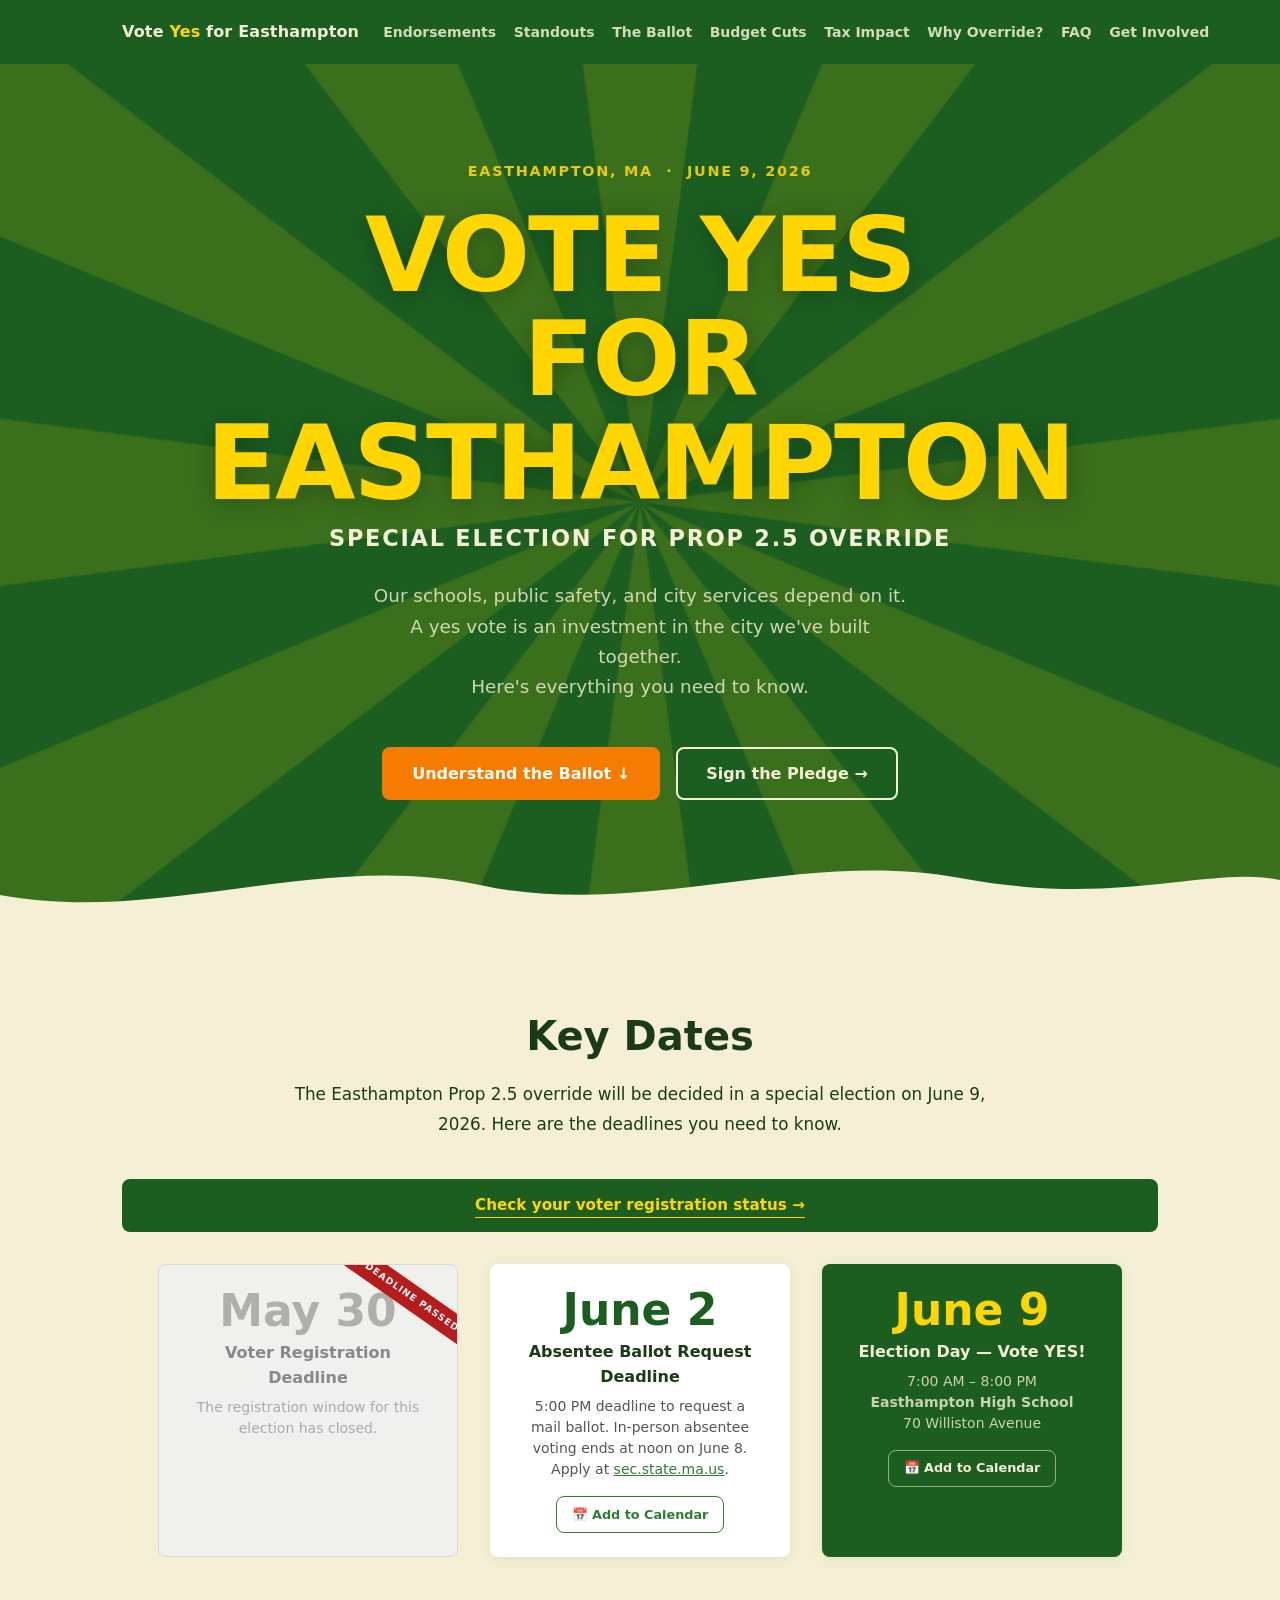
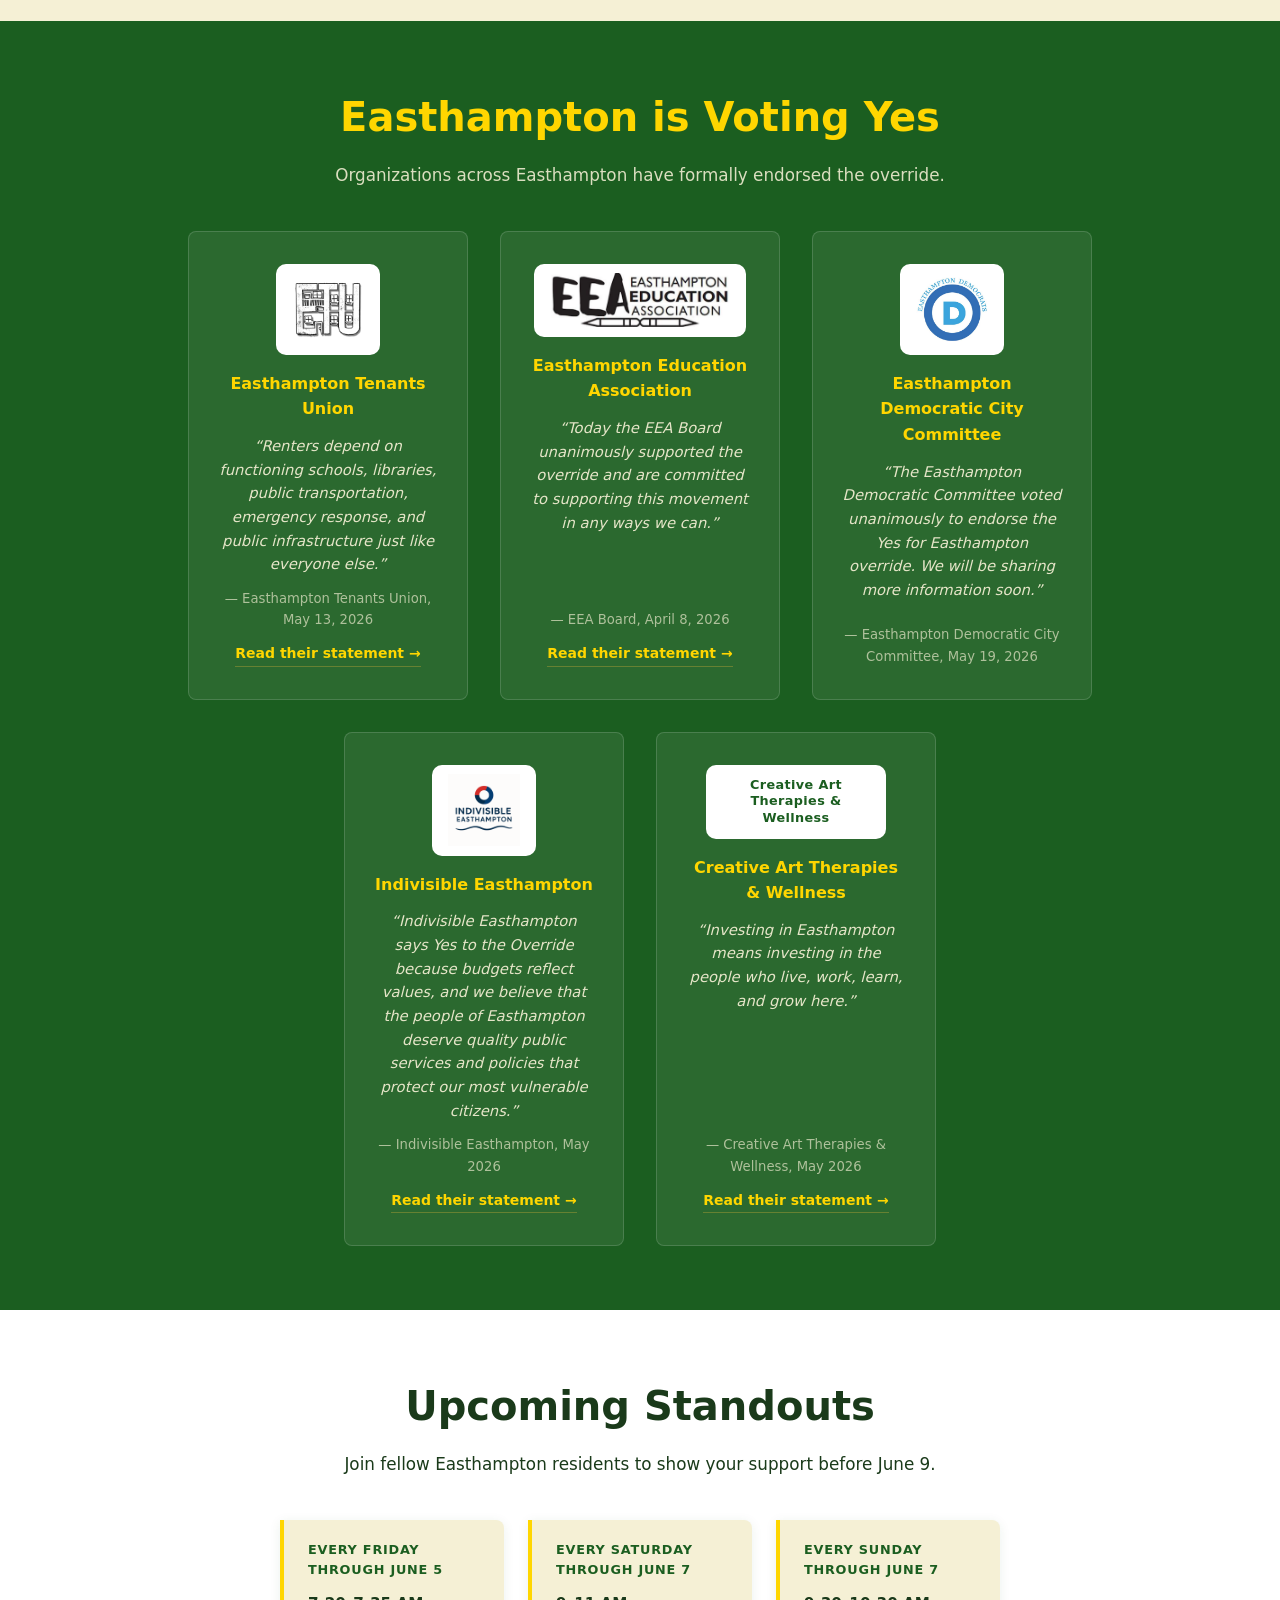
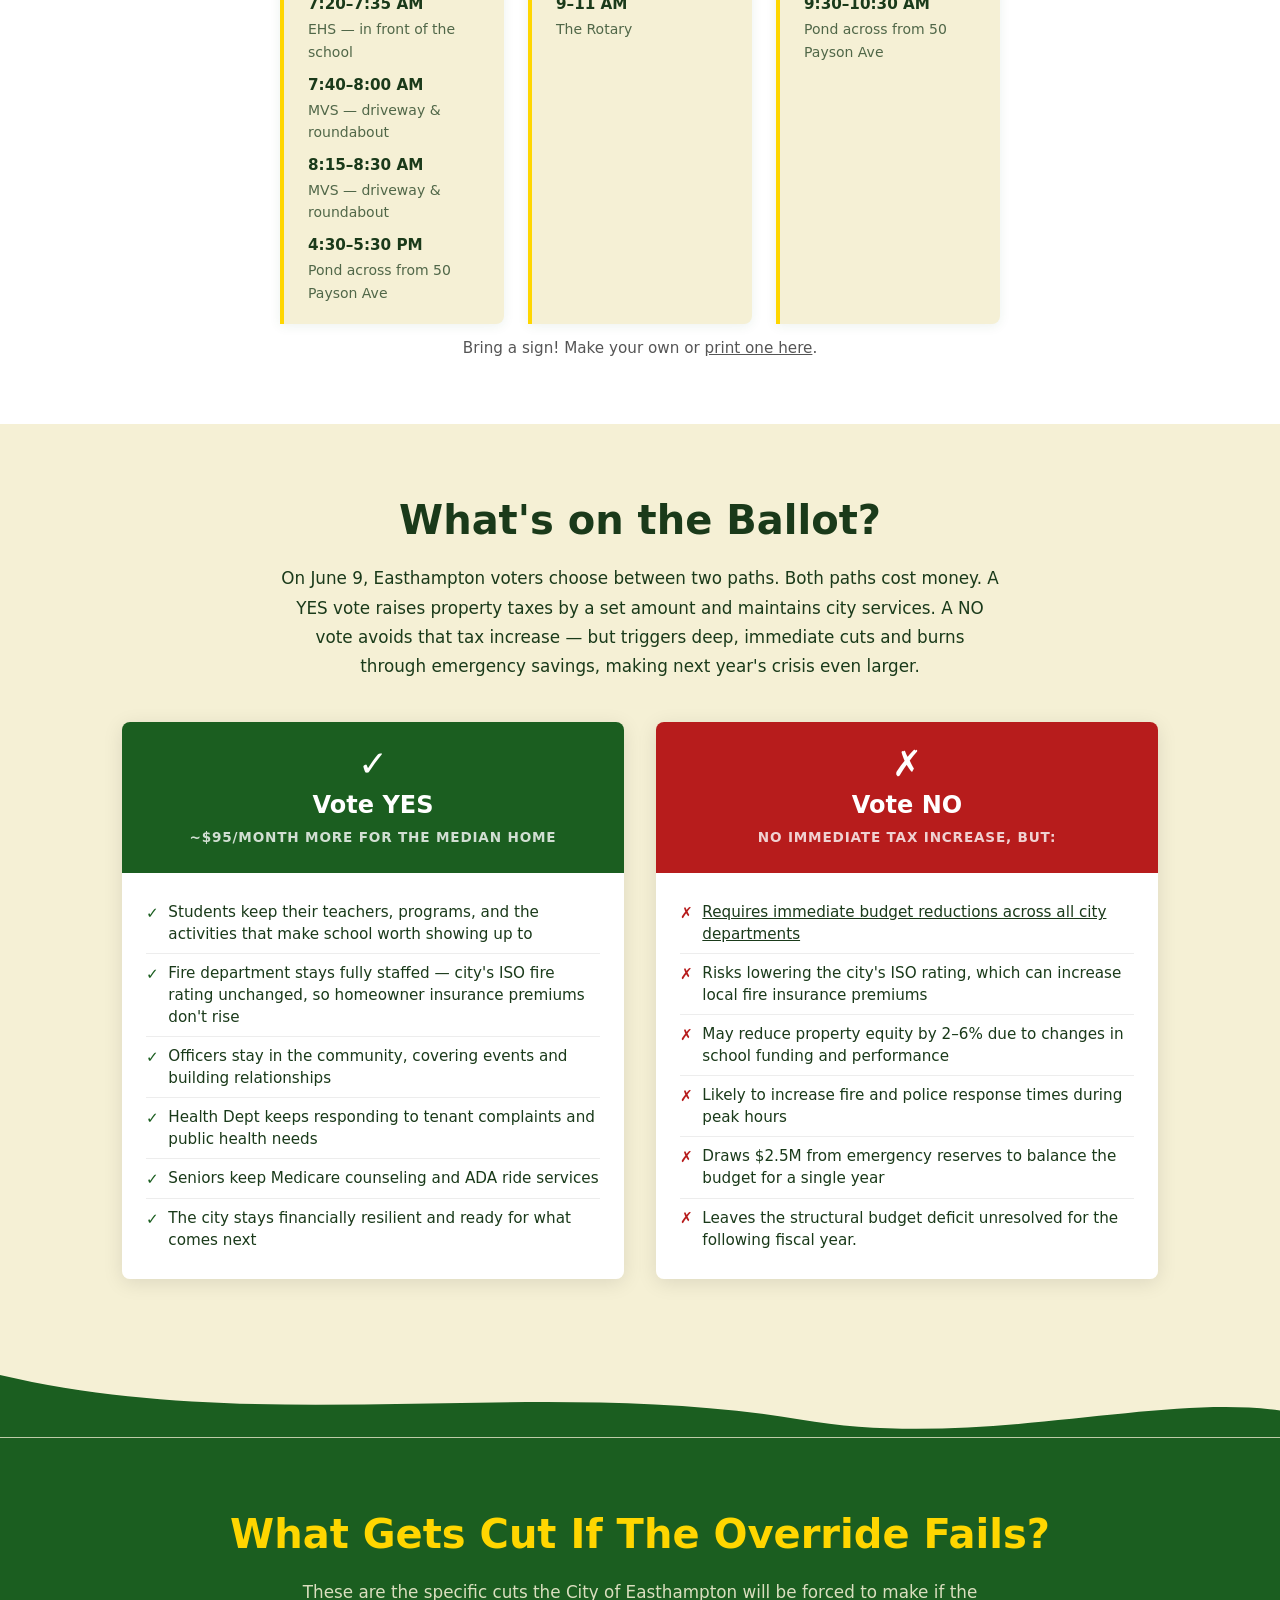
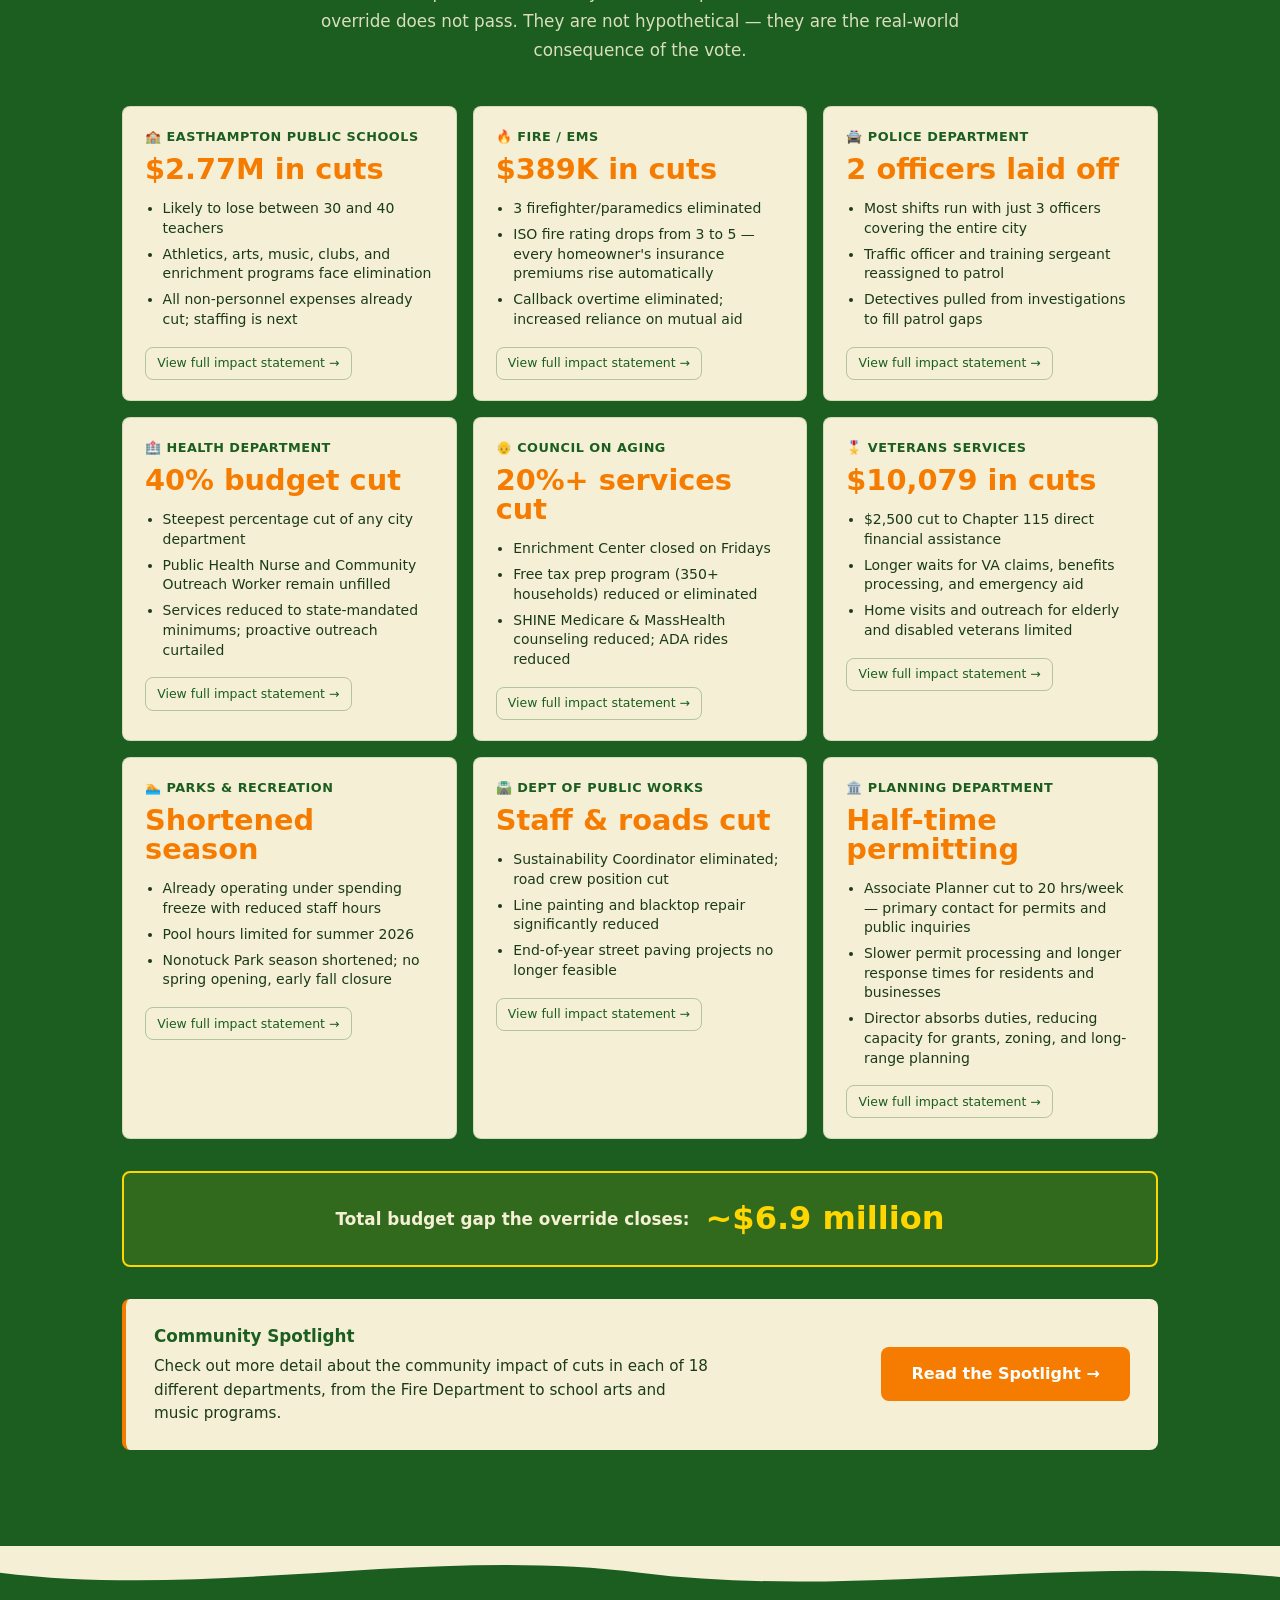
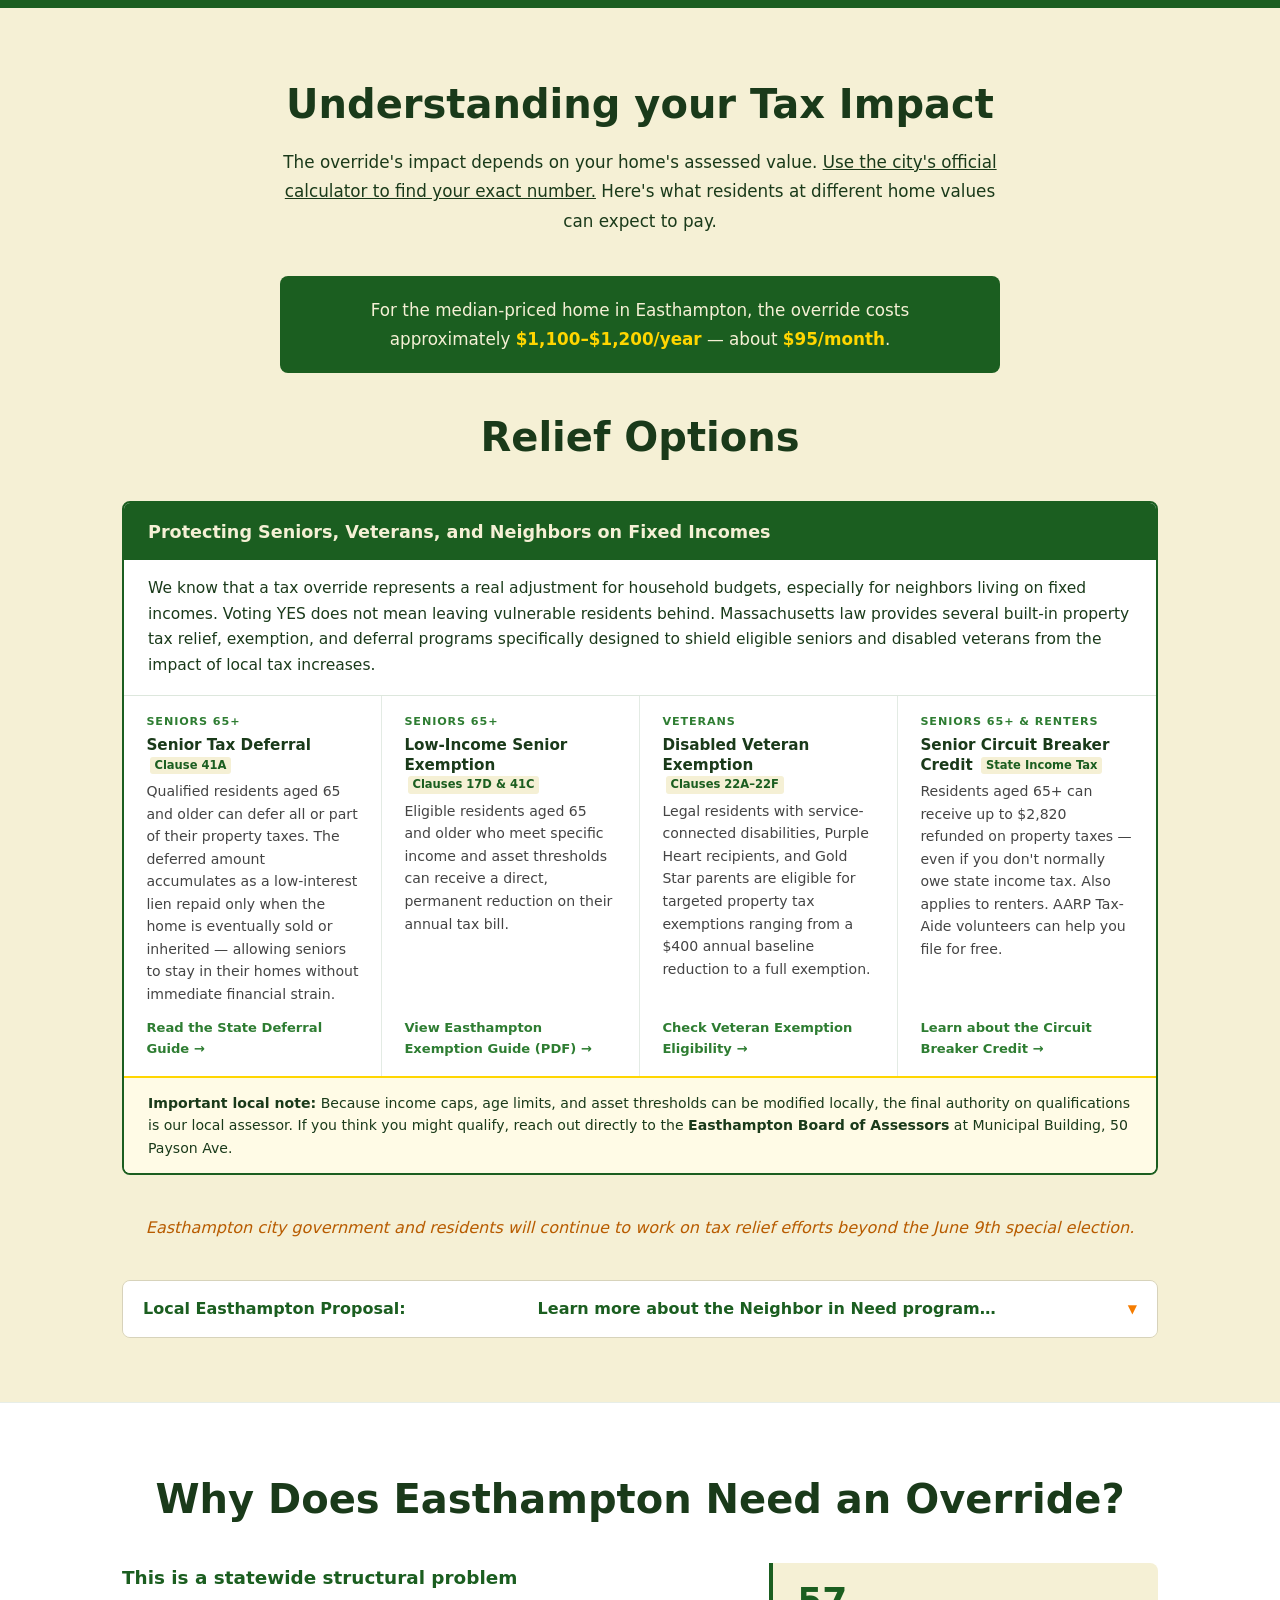
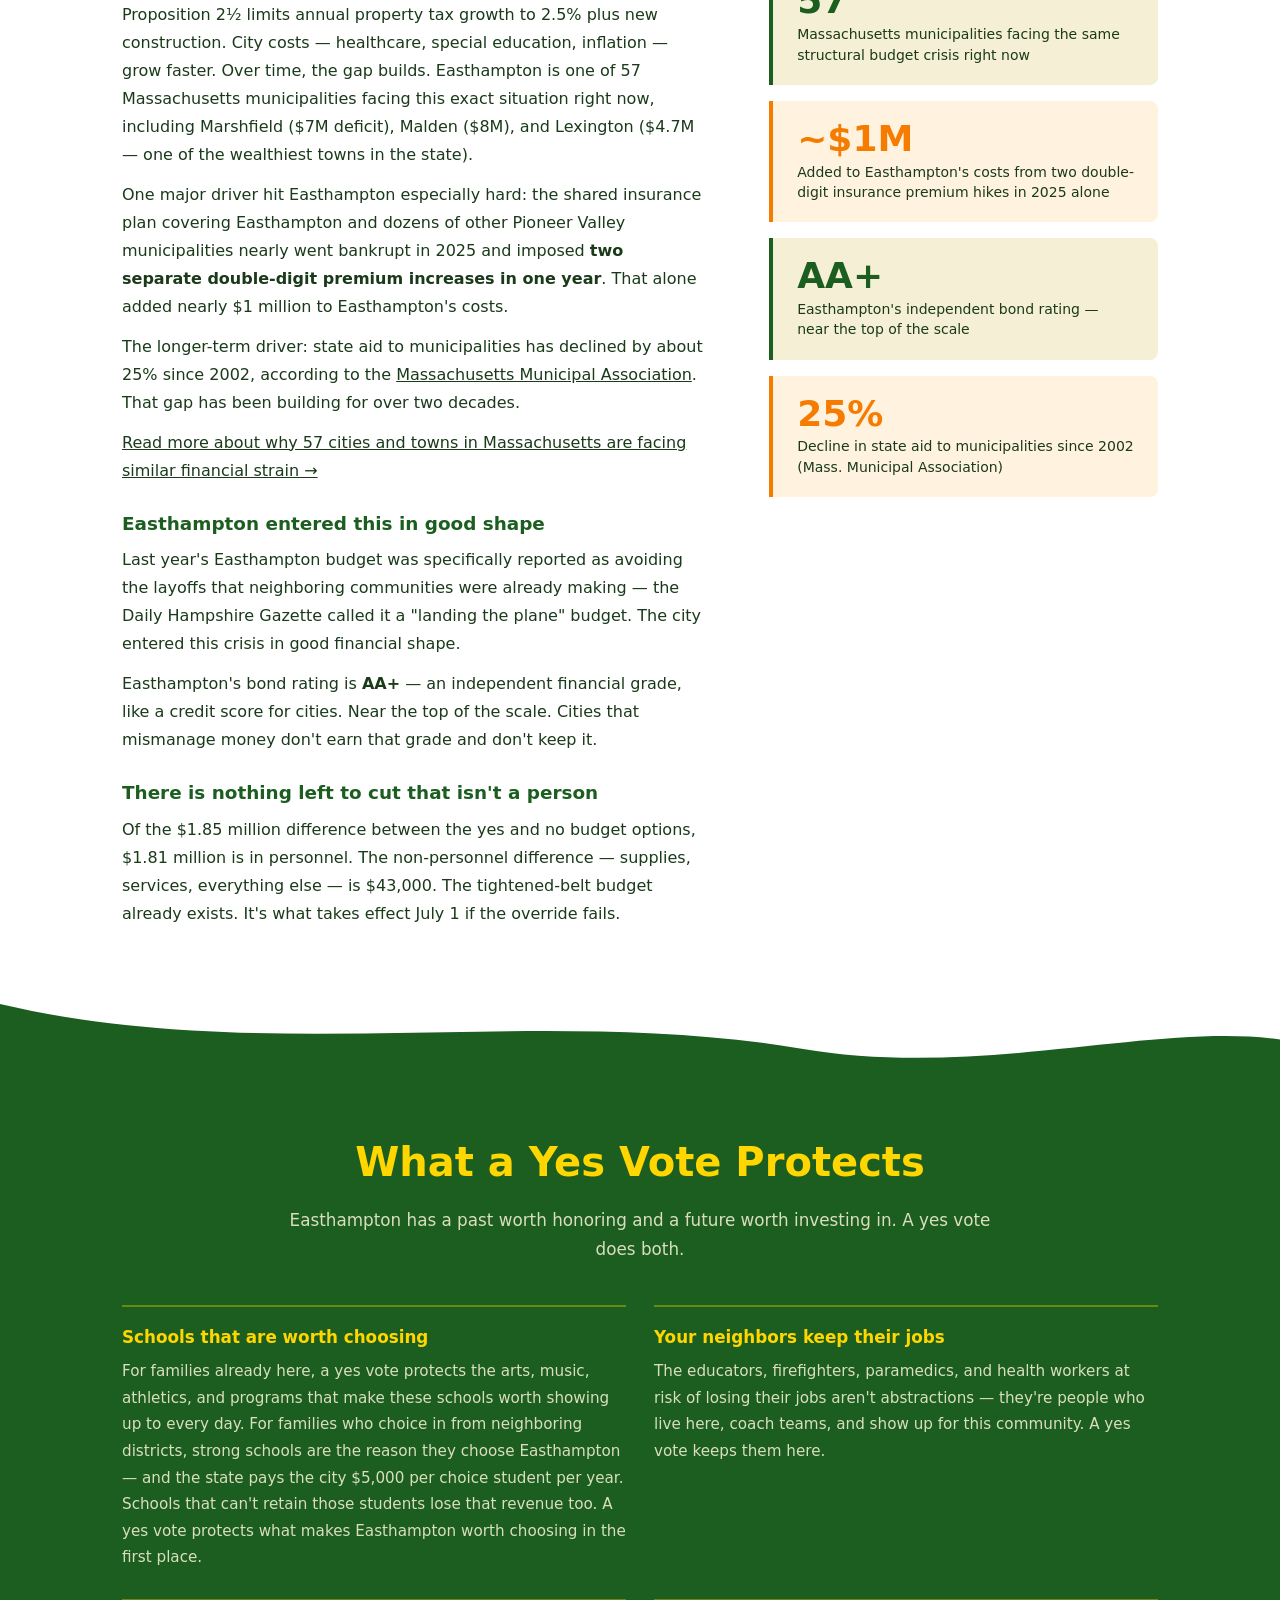
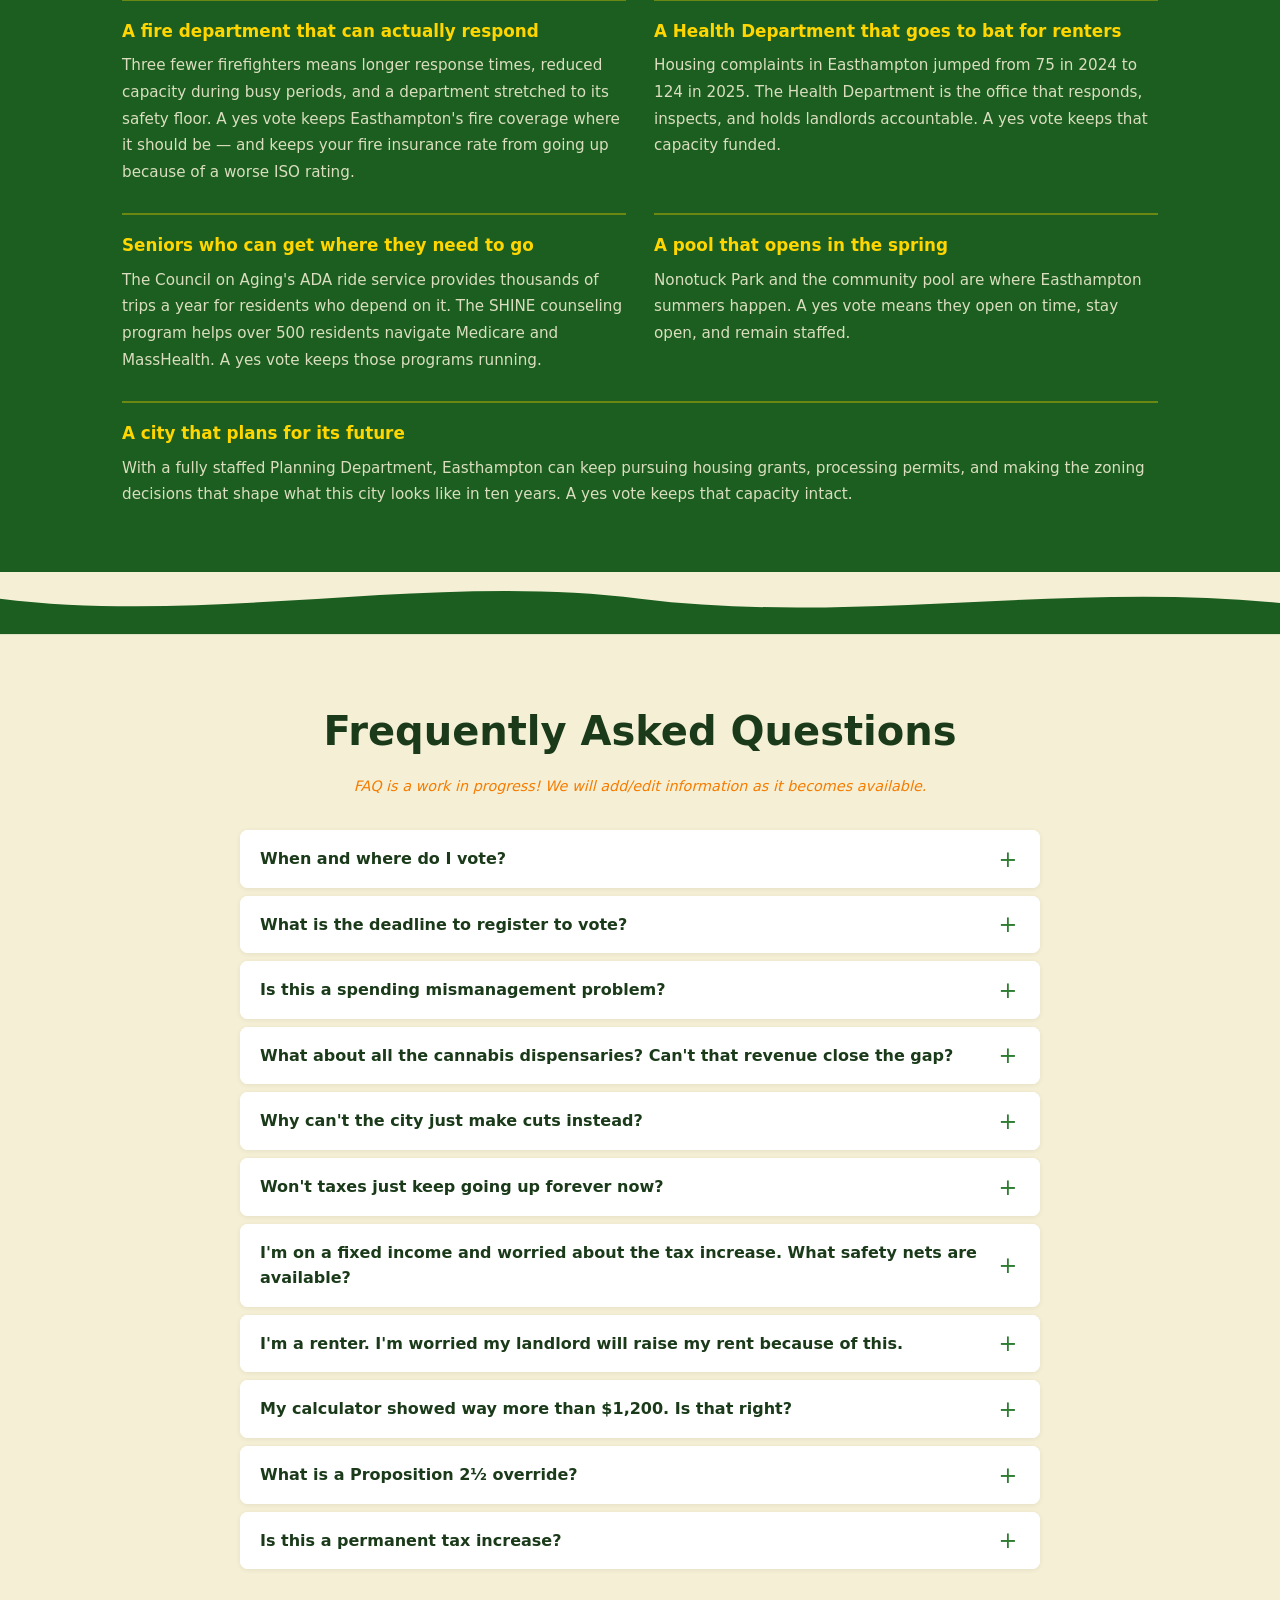
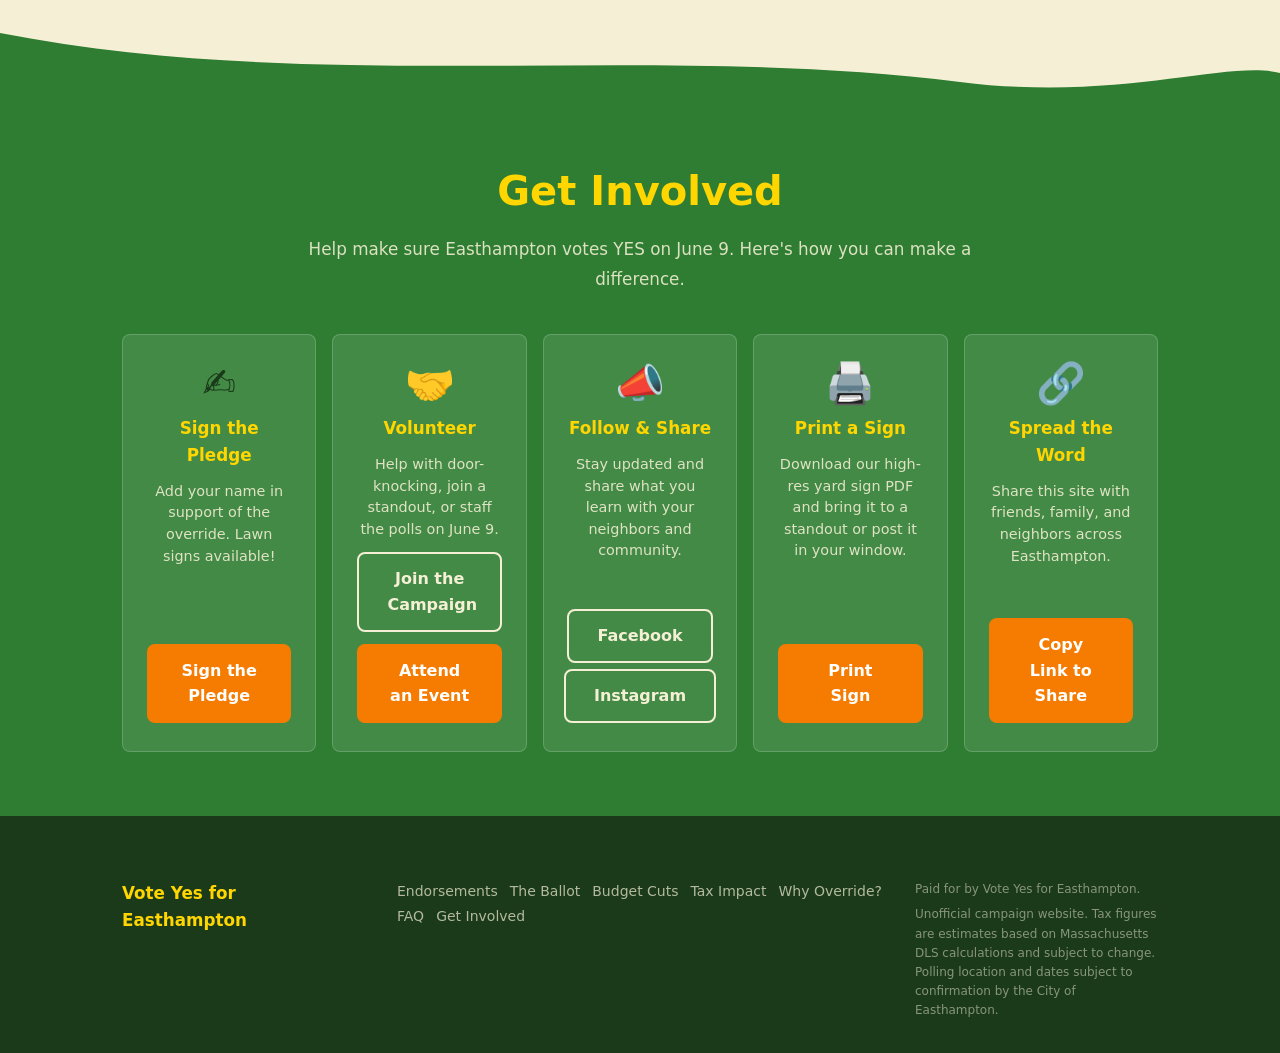
==== index.html @ bcf684bb "you go back. jack. do it again." ====
<!DOCTYPE html>
<html lang="en">
<head>
  <meta charset="UTF-8">
  <meta name="viewport" content="width=device-width, initial-scale=1.0">
  <title>Easthampton Override Vote — Prop 2.5 Special Election, June 9, 2026</title>
  <meta name="description" content="Vote YES on the Easthampton Prop 2.5 override in the June 9 special election. Protect our schools, fire, police, library, and city services from deep budget cuts.">
  <meta property="og:title" content="Vote Yes for Easthampton — June 9, 2026">
  <meta property="og:description" content="Vote YES on June 9 to protect Easthampton's schools, public safety, and city services.">
  <meta property="og:image" content="/assets/og-image.png">
  <meta property="og:type" content="website">
  <meta property="og:url" content="https://yesforeasthampton.org/">
  <meta property="og:site_name" content="Yes for Easthampton">
  <meta name="twitter:card" content="summary_large_image">
  <link rel="canonical" href="https://yesforeasthampton.org/">
  <script type="application/ld+json">
  [
    {
      "@context": "https://schema.org",
      "@type": "Event",
      "name": "Easthampton Special Election for Prop 2.5 Override",
      "startDate": "2026-06-09",
      "endDate": "2026-06-09",
      "eventStatus": "https://schema.org/EventScheduled",
      "eventAttendanceMode": "https://schema.org/OfflineEventAttendanceMode",
      "location": {
        "@type": "Place",
        "name": "Easthampton High School",
        "address": {
          "@type": "PostalAddress",
          "streetAddress": "70 Williston Avenue",
          "addressLocality": "Easthampton",
          "addressRegion": "MA",
          "postalCode": "01027"
        }
      },
      "description": "Vote YES on the Prop 2.5 override in Easthampton's June 9 special election to protect schools, public safety, and city services.",
      "image": "https://yesforeasthampton.org/assets/og-image.png",
      "organizer": {
        "@type": "Organization",
        "name": "Yes for Easthampton",
        "url": "https://yesforeasthampton.org"
      }
    },
    {
      "@context": "https://schema.org",
      "@type": "FAQPage",
      "mainEntity": [
        {
          "@type": "Question",
          "name": "When and where do I vote in the Easthampton special election?",
          "acceptedAnswer": {
            "@type": "Answer",
            "text": "The Easthampton Prop 2.5 override special election is Tuesday, June 9, 2026, from 7:00 AM to 8:00 PM at Easthampton High School, 70 Williston Avenue. To request a mail-in absentee ballot, apply by 5:00 PM on June 2. In-person absentee voting ends at noon on June 8."
          }
        },
        {
          "@type": "Question",
          "name": "What is the deadline to register to vote in the Easthampton special election?",
          "acceptedAnswer": {
            "@type": "Answer",
            "text": "The voter registration deadline was Saturday, May 30, 2026 — that window has now closed. If you registered before the deadline, you can check your voter registration status at sec.state.ma.us."
          }
        },
        {
          "@type": "Question",
          "name": "What is the Easthampton Prop 2.5 override?",
          "acceptedAnswer": {
            "@type": "Answer",
            "text": "Proposition 2½ is a Massachusetts law that limits annual property tax growth to 2.5% plus new construction. An override is a voter-approved measure that permanently raises the levy limit above that cap. Easthampton's costs — healthcare, special education, inflation — have grown faster than 2.5% per year. Vote yes and taxes rise by a set amount to fund services. Vote no and the city cuts deeply, immediately, across every department."
          }
        },
        {
          "@type": "Question",
          "name": "Why can't Easthampton just make budget cuts instead of an override?",
          "acceptedAnswer": {
            "@type": "Answer",
            "text": "The city has already submitted the tightened-belt budget — that's the YES budget. Cutting every non-school department back to 2022 levels saves roughly $1–2 million, but the gap is $8.5 million. There is no viable path to a balanced budget through cuts alone without truly devastating reductions to schools, fire, police, and all other city departments."
          }
        },
        {
          "@type": "Question",
          "name": "Is the Easthampton override a permanent tax increase?",
          "acceptedAnswer": {
            "@type": "Answer",
            "text": "Yes, a Prop 2.5 override permanently raises the levy limit. But so are the services it protects — schools don't close themselves after a few years, and neither does a fire station. The permanence is what allows the city to plan responsibly and retain staff."
          }
        }
      ]
    },
    {
      "@context": "https://schema.org",
      "@type": "Organization",
      "name": "Yes for Easthampton",
      "url": "https://yesforeasthampton.org",
      "description": "Campaign supporting the Easthampton Prop 2.5 override in the June 9, 2026 special election."
    }
  ]
  </script>
  <link rel="icon" href="/assets/favicon.png" sizes="32x32" type="image/png">
  <link rel="apple-touch-icon" href="/assets/apple-touch-icon.png">
  <link rel="stylesheet" href="style.css">
</head>
<body>

  <!-- ===== NAVIGATION ===== -->
  <header id="site-header">
    <nav class="nav-inner container">
      <a href="#hero" class="nav-logo">Vote <span>Yes</span> for Easthampton</a>
      <button class="nav-toggle" aria-label="Open navigation menu" aria-expanded="false">
        <span class="nav-toggle__bar"></span>
        <span class="nav-toggle__bar"></span>
        <span class="nav-toggle__bar"></span>
      </button>
      <ul class="nav-links" role="list">
        <li><a href="#endorsements">Endorsements</a></li>
        <li><a href="#events">Standouts</a></li>
        <li><a href="#ballot">The Ballot</a></li>
        <li><a href="#cuts">Budget Cuts</a></li>
        <li><a href="#tax">Tax Impact</a></li>
        <li><a href="#why">Why Override?</a></li>
        <li><a href="#faq">FAQ</a></li>
        <li><a href="#involved">Get Involved</a></li>
      </ul>
    </nav>
  </header>

  <main>

    <!-- ===== HERO ===== -->
    <section id="hero" aria-label="Vote Yes for Easthampton">
      <!-- Sunburst background: 12 golden rays at 30° intervals -->
      <div class="hero__bg" aria-hidden="true">
        <svg class="hero__sunburst-svg" viewBox="0 0 800 800" preserveAspectRatio="xMidYMid slice" xmlns="http://www.w3.org/2000/svg">
          <g transform="translate(400,400)" fill="#FFD600" opacity="0.14">
            <polygon points="0,0 -78,-596 78,-596"/>
            <polygon points="0,0 -78,-596 78,-596" transform="rotate(30)"/>
            <polygon points="0,0 -78,-596 78,-596" transform="rotate(60)"/>
            <polygon points="0,0 -78,-596 78,-596" transform="rotate(90)"/>
            <polygon points="0,0 -78,-596 78,-596" transform="rotate(120)"/>
            <polygon points="0,0 -78,-596 78,-596" transform="rotate(150)"/>
            <polygon points="0,0 -78,-596 78,-596" transform="rotate(180)"/>
            <polygon points="0,0 -78,-596 78,-596" transform="rotate(210)"/>
            <polygon points="0,0 -78,-596 78,-596" transform="rotate(240)"/>
            <polygon points="0,0 -78,-596 78,-596" transform="rotate(270)"/>
            <polygon points="0,0 -78,-596 78,-596" transform="rotate(300)"/>
            <polygon points="0,0 -78,-596 78,-596" transform="rotate(330)"/>
          </g>
        </svg>
      </div>

      <div class="hero__content container">
        <p class="hero__eyebrow">Easthampton, MA &nbsp;·&nbsp; June 9, 2026</p>
        <h1 class="hero__title">Vote Yes<br>for Easthampton</h1>
        <p class="hero__subtitle">Special Election for Prop 2.5 Override</p>
        <p class="hero__tagline">
          Our schools, public safety, and city services depend on it.<br>
          A yes vote is an investment in the city we've built together.<br>
          Here's everything you need to know.
        </p>
        <div class="hero__ctas">
          <a href="#ballot" class="btn btn--amber">Understand the Ballot ↓</a>
          <a href="https://docs.google.com/forms/d/e/1FAIpQLSfEiK0X0AnmsUq_Fk6Nvq_eaq7ptcLy3euMyUdit_QFpdcDpw/viewform?usp=header" class="btn btn--outline" target="_blank" rel="noopener">Sign the Pledge →</a>
        </div>
      </div>

      <!-- Rolling hills transition into the cream section below -->
      <div class="hero__hills" aria-hidden="true">
        <svg viewBox="0 0 1440 110" preserveAspectRatio="none" xmlns="http://www.w3.org/2000/svg">
          <path d="M0,110 L0,65 C180,95 360,20 540,55 C720,90 900,18 1080,48 C1260,78 1360,35 1440,50 L1440,110 Z" fill="#F5F0D5"/>
        </svg>
      </div>
    </section>

    <!-- ===== KEY DATES ===== -->
    <section id="dates" aria-label="Key Dates">
      <div class="container">
        <h2 class="section-heading">Key Dates</h2>
        <p class="section-intro">The Easthampton Prop 2.5 override will be decided in a special election on June 9, 2026. Here are the deadlines you need to know.</p>

        <div class="reg-status-banner">
          <a href="https://www.sec.state.ma.us/VoterRegistrationSearch/MyVoterRegStatus.aspx" target="_blank" rel="noopener" class="reg-status-banner__link">Check your voter registration status →</a>
        </div>

        <div class="dates-grid">

          <div class="date-card date-card--expired">
            <div class="date-card__date">May 30</div>
            <div class="date-card__label">Voter Registration Deadline</div>
            <div class="date-card__note">
              The registration window for this election has closed.
            </div>
          </div>

          <div class="date-card">
            <div class="date-card__date">June 2</div>
            <div class="date-card__label">Absentee Ballot Request Deadline</div>
            <div class="date-card__note">
              5:00 PM deadline to request a mail ballot. In-person absentee voting
              ends at noon on June 8. Apply at
              <a href="https://www.sec.state.ma.us/ele/eleabsentee/absenteeabout.htm" target="_blank" rel="noopener">sec.state.ma.us</a>.
            </div>
            <details class="cal-dropdown"
              data-cal-title="Absentee Ballot Request Deadline — Vote Yes for Easthampton"
              data-cal-date="20260602"
              data-cal-details="Last day to request a mail-in absentee ballot (5:00 PM deadline). Apply at sec.state.ma.us. In-person absentee voting ends at noon on June 8. More info: yesforeasthampton.org"
              data-cal-ics="/assets/absentee-june2.ics">
              <summary>📅 Add to Calendar</summary>
              <div class="cal-dropdown__options">
                <a class="cal-dropdown__option cal-dropdown__option--google" target="_blank" rel="noopener">Google Calendar</a>
                <a class="cal-dropdown__option cal-dropdown__option--outlook" target="_blank" rel="noopener">Outlook.com</a>
                <a class="cal-dropdown__option cal-dropdown__option--ics">Apple / Other (.ics)</a>
              </div>
            </details>
          </div>

          <div class="date-card date-card--primary">
            <div class="date-card__date">June 9</div>
            <div class="date-card__label">Election Day — Vote YES!</div>
            <div class="date-card__note">
              7:00 AM – 8:00 PM<br>
              <strong>Easthampton High School</strong><br>
              70 Williston Avenue
            </div>
            <details class="cal-dropdown"
              data-cal-title="Vote YES — Easthampton Override Election Day"
              data-cal-date="20260609"
              data-cal-details="Polls open 7:00 AM–8:00 PM at Easthampton High School, 70 Williston Avenue, Easthampton. Vote YES on the Prop 2.5 override! More info: yesforeasthampton.org"
              data-cal-location="Easthampton High School, 70 Williston Avenue, Easthampton, MA"
              data-cal-ics="/assets/vote-june9.ics">
              <summary>📅 Add to Calendar</summary>
              <div class="cal-dropdown__options">
                <a class="cal-dropdown__option cal-dropdown__option--google" target="_blank" rel="noopener">Google Calendar</a>
                <a class="cal-dropdown__option cal-dropdown__option--outlook" target="_blank" rel="noopener">Outlook.com</a>
                <a class="cal-dropdown__option cal-dropdown__option--ics">Apple / Other (.ics)</a>
              </div>
            </details>
          </div>

        </div>
      </div>
    </section>

    <!-- ===== ENDORSEMENTS ===== -->
    <section id="endorsements" aria-label="Endorsements">
      <div class="container">
        <h2 class="section-heading section-heading--light">Easthampton is Voting Yes</h2>
        <p class="section-intro section-intro--light">Organizations across Easthampton have formally endorsed the override.</p>
        <div class="endorsement-grid">

          <div class="endorsement-card">
            <div class="endorsement-card__logo">
              <img src="assets/logo-etu.webp" alt="Easthampton Tenants Union logo" />
            </div>
            <p class="endorsement-card__org">Easthampton Tenants Union</p>
            <blockquote class="endorsement-card__quote">&ldquo;Renters depend on functioning schools, libraries, public transportation, emergency response, and public infrastructure just like everyone else.&rdquo;</blockquote>
            <p class="endorsement-card__cite">&mdash; Easthampton Tenants Union, May 13, 2026</p>
            <a href="https://easthamptontenantsunion.org/easthampton-tenants-union-endorses-proposition-2%C2%BD-override/" class="endorsement-card__link" target="_blank" rel="noopener">Read their statement &rarr;</a>
          </div>

          <div class="endorsement-card">
            <div class="endorsement-card__logo">
              <img src="assets/logo-eea.png" alt="Easthampton Education Association logo" />
            </div>
            <p class="endorsement-card__org">Easthampton Education Association</p>
            <blockquote class="endorsement-card__quote">&ldquo;Today the EEA Board unanimously supported the override and are committed to supporting this movement in any ways we can.&rdquo;</blockquote>
            <p class="endorsement-card__cite">&mdash; EEA Board, April 8, 2026</p>
            <a href="https://sites.google.com/view/eeamembers/home" class="endorsement-card__link" target="_blank" rel="noopener">Read their statement &rarr;</a>
          </div>

          <div class="endorsement-card">
            <div class="endorsement-card__logo">
              <img src="assets/easthampton-dems.jpg" alt="Easthampton Democratic City Committee logo" />
            </div>
            <p class="endorsement-card__org">Easthampton Democratic City Committee</p>
            <blockquote class="endorsement-card__quote">&ldquo;The Easthampton Democratic Committee voted unanimously to endorse the Yes for Easthampton override. We will be sharing more information soon.&rdquo;</blockquote>
            <p class="endorsement-card__cite">&mdash; Easthampton Democratic City Committee, May 19, 2026</p>
          </div>

          <div class="endorsement-card">
            <div class="endorsement-card__logo">
              <img src="assets/logo-indivisible-easthampton.png" alt="Indivisible Easthampton logo" />
            </div>
            <p class="endorsement-card__org">Indivisible Easthampton</p>
            <blockquote class="endorsement-card__quote">&ldquo;Indivisible Easthampton says Yes to the Override because budgets reflect values, and we believe that the people of Easthampton deserve quality public services and policies that protect our most vulnerable citizens.&rdquo;</blockquote>
            <p class="endorsement-card__cite">&mdash; Indivisible Easthampton, May 2026</p>
            <a href="https://www.facebook.com/permalink.php?story_fbid=pfbid0vTGLV2x16SWqtJD2zyGr7SL26E7W1kmekM6U9CspnkcEzbLdAD3hMNZjeiGmaUaal&id=61587426091022" class="endorsement-card__link" target="_blank" rel="noopener">Read their statement &rarr;</a>
          </div>

          <div class="endorsement-card">
            <div class="endorsement-card__logo--text">Creative Art Therapies &amp; Wellness</div>
            <p class="endorsement-card__org">Creative Art Therapies &amp; Wellness</p>
            <blockquote class="endorsement-card__quote">&ldquo;Investing in Easthampton means investing in the people who live, work, learn, and grow here.&rdquo;</blockquote>
            <p class="endorsement-card__cite">&mdash; Creative Art Therapies &amp; Wellness, May 2026</p>
            <a href="https://www.facebook.com/share/p/1FjYCzTKZU/" class="endorsement-card__link" target="_blank" rel="noopener">Read their statement &rarr;</a>
          </div>

        </div>
      </div>
    </section>

    <!-- ===== STANDOUTS / EVENTS ===== -->
    <section id="events" aria-label="Upcoming Standouts">
      <div class="container">
        <h2 class="section-heading">Upcoming Standouts</h2>
        <p class="section-intro">Join fellow Easthampton residents to show your support before June 9.</p>
        <div class="events-list">

          <div class="event-group">
            <h3 class="event-group__recurrence">Every Friday through June 5</h3>
            <ul class="event-times" role="list">
              <li><span class="event-time">7:20–7:35 AM</span><span class="event-location">EHS — in front of the school</span></li>
              <li><span class="event-time">7:40–8:00 AM</span><span class="event-location">MVS — driveway &amp; roundabout</span></li>
              <li><span class="event-time">8:15–8:30 AM</span><span class="event-location">MVS — driveway &amp; roundabout</span></li>
              <li><span class="event-time">4:30–5:30 PM</span><span class="event-location">Pond across from 50 Payson Ave</span></li>
            </ul>
          </div>

          <div class="event-group">
            <h3 class="event-group__recurrence">Every Saturday through June 7</h3>
            <ul class="event-times" role="list">
              <li><span class="event-time">9–11 AM</span><span class="event-location">The Rotary</span></li>
            </ul>
          </div>

          <div class="event-group">
            <h3 class="event-group__recurrence">Every Sunday through June 7</h3>
            <ul class="event-times" role="list">
              <li><span class="event-time">9:30–10:30 AM</span><span class="event-location">Pond across from 50 Payson Ave</span></li>
            </ul>
          </div>

        </div>
        <p class="events-sign-note">Bring a sign! Make your own or <a href="assets/sign-v2.pdf" target="_blank" rel="noopener">print one here</a>.</p>
      </div>
    </section>

    <!-- ===== THE BALLOT ===== -->
    <section id="ballot" aria-label="The Ballot">
      <div class="container">
        <h2 class="section-heading">What's on the Ballot?</h2>
        <p class="section-intro">
          On June 9, Easthampton voters choose between two paths. Both paths cost money.
          A YES vote raises property taxes by a set amount and maintains city services.
          A NO vote avoids that tax increase — but triggers deep, immediate cuts and
          burns through emergency savings, making next year's crisis even larger.
        </p>
        <div class="ballot-cards">

          <!-- YES card -->
          <div class="ballot-card ballot-card--yes">
            <div class="ballot-card__header">
              <span class="ballot-card__icon">✓</span>
              <h3>Vote YES</h3>
              <p>~$95/month more for the median home</p>
            </div>
            <ul class="ballot-card__list">
              <li>Students keep their teachers, programs, and the activities that make school worth showing up to</li>
              <li>Fire department stays fully staffed — city's ISO fire rating unchanged, so homeowner insurance premiums don't rise</li>
              <li>Officers stay in the community, covering events and building relationships</li>
              <li>Health Dept keeps responding to tenant complaints and public health needs</li>
              <li>Seniors keep Medicare counseling and ADA ride services</li>
              <li>The city stays financially resilient and ready for what comes next</li>
            </ul>
          </div>

          <!-- NO card -->
          <div class="ballot-card ballot-card--no">
            <div class="ballot-card__header">
              <span class="ballot-card__icon">✗</span>
              <h3>Vote NO</h3>
              <p>No immediate tax increase, but:</p>
            </div>
            <ul class="ballot-card__list">
              <li><a href="#cuts">Requires immediate budget reductions across all city departments</a></li>
              <li>Risks lowering the city's ISO rating, which can increase local fire insurance premiums</li>
              <li>May reduce property equity by 2–6% due to changes in school funding and performance</li>
              <li>Likely to increase fire and police response times during peak hours</li>
              <li>Draws $2.5M from emergency reserves to balance the budget for a single year</li>
              <li>Leaves the structural budget deficit unresolved for the following fiscal year.</li>
            </ul>
          </div>

        </div>
      </div>
    </section>

    <!-- Hills transition: cream → forest green -->
    <div class="hills-divider hills-divider--cream" aria-hidden="true">
      <svg viewBox="0 0 1440 70" preserveAspectRatio="none" xmlns="http://www.w3.org/2000/svg">
        <path d="M0,0 C300,70 600,0 900,50 C1100,85 1300,20 1440,40 L1440,70 L0,70 Z" fill="#1B5E20"/>
      </svg>
    </div>

    <!-- ===== BUDGET CUTS ===== -->
    <section id="cuts" aria-label="Budget Cuts at Stake">
      <div class="container">
        <h2 class="section-heading section-heading--light">What Gets Cut If The Override Fails?</h2>
        <p class="section-intro section-intro--light">
          These are the specific cuts the City of Easthampton will be forced to make
          if the override does not pass. They are not hypothetical — they are the
          real-world consequence of the vote.
        </p>
        <div class="cuts-grid">

          <div class="cut-card">
            <div class="cut-card__dept">🏫 Easthampton Public Schools</div>
            <div class="cut-card__amount">$2.77M in cuts</div>
            <ul class="cut-card__list">
              <li>Likely to lose between 30 and 40 teachers</li>
              <li>Athletics, arts, music, clubs, and enrichment programs face elimination</li>
              <li>All non-personnel expenses already cut; staffing is next</li>
            </ul>
            <button class="cut-card__detail-btn" data-modal="modal-schools">View full impact statement →</button>
          </div>

          <div class="cut-card">
            <div class="cut-card__dept">🔥 Fire / EMS</div>
            <div class="cut-card__amount">$389K in cuts</div>
            <ul class="cut-card__list">
              <li>3 firefighter/paramedics eliminated</li>
              <li>ISO fire rating drops from 3 to 5 — every homeowner's insurance premiums rise automatically</li>
              <li>Callback overtime eliminated; increased reliance on mutual aid</li>
            </ul>
            <button class="cut-card__detail-btn" data-modal="modal-fire">View full impact statement →</button>
          </div>

          <div class="cut-card">
            <div class="cut-card__dept">🚔 Police Department</div>
            <div class="cut-card__amount">2 officers laid off</div>
            <ul class="cut-card__list">
              <li>Most shifts run with just 3 officers covering the entire city</li>
              <li>Traffic officer and training sergeant reassigned to patrol</li>
              <li>Detectives pulled from investigations to fill patrol gaps</li>
            </ul>
            <button class="cut-card__detail-btn" data-modal="modal-police">View full impact statement →</button>
          </div>

          <div class="cut-card">
            <div class="cut-card__dept">🏥 Health Department</div>
            <div class="cut-card__amount">40% budget cut</div>
            <ul class="cut-card__list">
              <li>Steepest percentage cut of any city department</li>
              <li>Public Health Nurse and Community Outreach Worker remain unfilled</li>
              <li>Services reduced to state-mandated minimums; proactive outreach curtailed</li>
            </ul>
            <button class="cut-card__detail-btn" data-modal="modal-health">View full impact statement →</button>
          </div>

          <div class="cut-card">
            <div class="cut-card__dept">👴 Council on Aging</div>
            <div class="cut-card__amount">20%+ services cut</div>
            <ul class="cut-card__list">
              <li>Enrichment Center closed on Fridays</li>
              <li>Free tax prep program (350+ households) reduced or eliminated</li>
              <li>SHINE Medicare &amp; MassHealth counseling reduced; ADA rides reduced</li>
            </ul>
            <button class="cut-card__detail-btn" data-modal="modal-aging">View full impact statement →</button>
          </div>

          <div class="cut-card">
            <div class="cut-card__dept">🎖️ Veterans Services</div>
            <div class="cut-card__amount">$10,079 in cuts</div>
            <ul class="cut-card__list">
              <li>$2,500 cut to Chapter 115 direct financial assistance</li>
              <li>Longer waits for VA claims, benefits processing, and emergency aid</li>
              <li>Home visits and outreach for elderly and disabled veterans limited</li>
            </ul>
            <button class="cut-card__detail-btn" data-modal="modal-veterans">View full impact statement →</button>
          </div>

          <div class="cut-card">
            <div class="cut-card__dept">🏊 Parks &amp; Recreation</div>
            <div class="cut-card__amount">Shortened season</div>
            <ul class="cut-card__list">
              <li>Already operating under spending freeze with reduced staff hours</li>
              <li>Pool hours limited for summer 2026</li>
              <li>Nonotuck Park season shortened; no spring opening, early fall closure</li>
            </ul>
            <button class="cut-card__detail-btn" data-modal="modal-parks">View full impact statement →</button>
          </div>

          <div class="cut-card">
            <div class="cut-card__dept">🛣️ Dept of Public Works</div>
            <div class="cut-card__amount">Staff &amp; roads cut</div>
            <ul class="cut-card__list">
              <li>Sustainability Coordinator eliminated; road crew position cut</li>
              <li>Line painting and blacktop repair significantly reduced</li>
              <li>End-of-year street paving projects no longer feasible</li>
            </ul>
            <button class="cut-card__detail-btn" data-modal="modal-dpw">View full impact statement →</button>
          </div>

          <div class="cut-card">
            <div class="cut-card__dept">🏛️ Planning Department</div>
            <div class="cut-card__amount">Half-time permitting</div>
            <ul class="cut-card__list">
              <li>Associate Planner cut to 20 hrs/week — primary contact for permits and public inquiries</li>
              <li>Slower permit processing and longer response times for residents and businesses</li>
              <li>Director absorbs duties, reducing capacity for grants, zoning, and long-range planning</li>
            </ul>
            <button class="cut-card__detail-btn" data-modal="modal-planning">View full impact statement →</button>
          </div>

        </div>

        <div class="cuts-total">
          <span class="cuts-total__label">Total budget gap the override closes:</span>
          <span class="cuts-total__amount">~$6.9 million</span>
        </div>
        <div class="spotlight-promo">
          <div class="spotlight-promo__text">
            <h3>Community Spotlight</h3>
            <p>Check out more detail about the community impact of cuts in each of 18 different departments, from the Fire Department to school arts and music programs.</p>
          </div>
          <a href="/spotlight" class="btn btn--amber">Read the Spotlight →</a>
        </div>
      </div>
    </section>

    <!-- Hills transition: forest green → cream -->
    <div class="hills-divider hills-divider--green" aria-hidden="true">
      <svg viewBox="0 0 1440 70" preserveAspectRatio="none" xmlns="http://www.w3.org/2000/svg">
        <path d="M0,70 L0,30 C240,60 480,0 720,30 C960,60 1200,10 1440,35 L1440,0 L0,0 Z" fill="#F5F0D5"/>
      </svg>
    </div>

    <!-- ===== TAX IMPACT ===== -->
    <section id="tax" aria-label="Tax Impact">
      <div class="container">
        <h2 class="section-heading">Understanding your Tax Impact</h2>
        <p class="section-intro">
          The override's impact depends on your home's assessed value.
          <a href="https://easthamptonma.gov/983/Override" target="_blank" rel="noopener">Use the city's official calculator to find your exact number.</a>
          Here's what residents at different home values can expect to pay.
        </p>

        <div class="tax-callout">
          For the median-priced home in Easthampton, the override costs approximately
          <strong>$1,100–$1,200/year</strong> —
          about <strong>$95/month</strong>.
        </div>

        <div class="table-wrapper" hidden>
          <!-- UPDATE: replace every $[X] in this table with real calculated figures.
               Formula: Annual Increase = (override_amount / levy_base) × assessed_value
               Contact the MA DLS or the City Assessor's office for the levy base figure. -->
          <table class="tax-table">
            <caption>Estimated Annual Property Tax Impact — Prop 2.5 Override</caption>
            <thead>
              <tr>
                <th scope="col">Assessed Home Value</th>
                <th scope="col">Current Annual Tax</th>
                <th scope="col">With Override</th>
                <th scope="col">Annual Increase</th>
                <th scope="col">Per Month</th>
              </tr>
            </thead>
            <tbody>
              <tr>
                <td data-label="Assessed Value">$200,000</td>
                <td data-label="Current Tax">$[X]</td>
                <td data-label="With Override">$[X]</td>
                <td data-label="Annual Increase">$[X]</td>
                <td data-label="Per Month">$[X]</td>
              </tr>
              <tr>
                <td data-label="Assessed Value">$250,000</td>
                <td data-label="Current Tax">$[X]</td>
                <td data-label="With Override">$[X]</td>
                <td data-label="Annual Increase">$[X]</td>
                <td data-label="Per Month">$[X]</td>
              </tr>
              <tr>
                <td data-label="Assessed Value">$300,000</td>
                <td data-label="Current Tax">$[X]</td>
                <td data-label="With Override">$[X]</td>
                <td data-label="Annual Increase">$[X]</td>
                <td data-label="Per Month">$[X]</td>
              </tr>
              <tr>
                <td data-label="Assessed Value">$350,000</td>
                <td data-label="Current Tax">$[X]</td>
                <td data-label="With Override">$[X]</td>
                <td data-label="Annual Increase">$[X]</td>
                <td data-label="Per Month">$[X]</td>
              </tr>
              <!-- UPDATE: mark the median row — change class to tax-table__highlight and update the $[MEDIAN] value -->
              <tr class="tax-table__highlight">
                <td data-label="Assessed Value">$[MEDIAN] <span class="tax-table__median-label">median</span></td>
                <td data-label="Current Tax">$[X]</td>
                <td data-label="With Override">$[X]</td>
                <td data-label="Annual Increase">$[X]</td>
                <td data-label="Per Month">$[X]</td>
              </tr>
              <tr>
                <td data-label="Assessed Value">$450,000</td>
                <td data-label="Current Tax">$[X]</td>
                <td data-label="With Override">$[X]</td>
                <td data-label="Annual Increase">$[X]</td>
                <td data-label="Per Month">$[X]</td>
              </tr>
              <tr>
                <td data-label="Assessed Value">$500,000</td>
                <td data-label="Current Tax">$[X]</td>
                <td data-label="With Override">$[X]</td>
                <td data-label="Annual Increase">$[X]</td>
                <td data-label="Per Month">$[X]</td>
              </tr>
              <tr>
                <td data-label="Assessed Value">$600,000</td>
                <td data-label="Current Tax">$[X]</td>
                <td data-label="With Override">$[X]</td>
                <td data-label="Annual Increase">$[X]</td>
                <td data-label="Per Month">$[X]</td>
              </tr>
              <tr>
                <td data-label="Assessed Value">$750,000</td>
                <td data-label="Current Tax">$[X]</td>
                <td data-label="With Override">$[X]</td>
                <td data-label="Annual Increase">$[X]</td>
                <td data-label="Per Month">$[X]</td>
              </tr>
            </tbody>
          </table>
        </div>

        <p class="tax-source" hidden>
          Source: City of Easthampton FY27 Budget (Mayor Salem Derby, May 8, 2026).
          Tax figures are estimates based on the current Easthampton residential tax rate and are subject to change.
          <a href="https://easthamptonma.gov/983/Override" target="_blank" rel="noopener">
            Use the city's official override calculator for your exact figures.
          </a>
        </p>

        <h2 class="section-heading">Relief Options</h2>

        <div class="relief-panel">
          <h3 class="relief-panel__heading">Protecting Seniors, Veterans, and Neighbors on Fixed Incomes</h3>
          <p class="relief-panel__intro">
            We know that a tax override represents a real adjustment for household budgets, especially for neighbors living on
            fixed incomes. Voting YES does not mean leaving vulnerable residents behind. Massachusetts law provides several
            built-in property tax relief, exemption, and deferral programs specifically designed to shield eligible seniors
            and disabled veterans from the impact of local tax increases.
          </p>
          <div class="relief-items">
            <div class="relief-item">
              <div class="relief-item__label">Seniors 65+</div>
              <div class="relief-item__title">Senior Tax Deferral <span class="relief-item__clause">Clause 41A</span></div>
              <p class="relief-item__desc">
                Qualified residents aged 65 and older can defer all or part of their property taxes. The deferred amount
                accumulates as a low-interest lien repaid only when the home is eventually sold or inherited — allowing
                seniors to stay in their homes without immediate financial strain.
              </p>
              <a class="relief-item__link" href="https://www.mass.gov/doc/guide-to-real-estate-tax-deferrals-for-qualifying-persons/download" target="_blank" rel="noopener">
                Read the State Deferral Guide &rarr;
              </a>
            </div>
            <div class="relief-item">
              <div class="relief-item__label">Seniors 65+</div>
              <div class="relief-item__title">Low-Income Senior Exemption <span class="relief-item__clause">Clauses 17D &amp; 41C</span></div>
              <p class="relief-item__desc">
                Eligible residents aged 65 and older who meet specific income and asset thresholds can receive a direct,
                permanent reduction on their annual tax bill.              </p>
              <a class="relief-item__link" href="https://easthamptonma.gov/DocumentCenter/View/9098/Pamphlet-Senior-Surv-Sp-FY26" target="_blank" rel="noopener">
                View Easthampton Exemption Guide (PDF) &rarr;
              </a>
            </div>
            <div class="relief-item">
              <div class="relief-item__label">Veterans</div>
              <div class="relief-item__title">Disabled Veteran Exemption <span class="relief-item__clause">Clauses 22A–22F</span></div>
              <p class="relief-item__desc">
                Legal residents with service-connected disabilities, Purple Heart recipients, and Gold Star parents are eligible
                for targeted property tax exemptions ranging from a $400 annual baseline reduction to a full exemption.
              </p>
              <a class="relief-item__link" href="https://www.mass.gov/info-details/local-property-tax-exemptions-for-veterans" target="_blank" rel="noopener">
                Check Veteran Exemption Eligibility &rarr;
              </a>
            </div>
            <div class="relief-item">
              <div class="relief-item__label">Seniors 65+ &amp; Renters</div>
              <div class="relief-item__title">Senior Circuit Breaker Credit <span class="relief-item__clause">State Income Tax</span></div>
              <p class="relief-item__desc">
                Residents aged 65+ can receive up to $2,820 refunded on property taxes — even if you don't normally owe
                state income tax. Also applies to renters. AARP Tax-Aide volunteers can help you file for free.
              </p>
              <a class="relief-item__link" href="https://www.mass.gov/info-details/massachusetts-senior-circuit-breaker-tax-credit" target="_blank" rel="noopener">
                Learn about the Circuit Breaker Credit &rarr;
              </a>
            </div>
          </div>
          <div class="relief-panel__note">
            <strong>Important local note:</strong> Because income caps, age limits, and asset thresholds can be modified locally,
            the final authority on qualifications is our local assessor. If you think you might qualify, reach out directly to the
            <strong>Easthampton Board of Assessors</strong> at Municipal Building, 50 Payson Ave.
          </div>
        </div>
      </div>
    </section>

    <p style="text-align:center;font-style:italic;margin:0;padding:1.5rem 1rem;background:var(--color-cream);color:#b85c00;">Easthampton city government and residents will continue to work on tax relief efforts beyond the June 9th special election.</p>

    <!-- ===== RELIEF OPTIONS ===== -->
    <section id="neighbor-in-need" aria-label="Relief Options">
      <div class="container">
        <details class="nin-details">
          <summary class="nin-summary">
            <strong>Local Easthampton Proposal:</strong> Learn more about the Neighbor in Need program&hellip;
            <span class="nin-summary__icon" aria-hidden="true">&#9660;</span>
          </summary>
          <div class="nin-content">
            <h3 class="nin-subheading">The Neighbor in Need Program</h3>
            <div class="nin-proposed-banner">
              &#9888; Proposed — Awaiting City Council Approval
            </div>
            <p class="section-intro">
              Mayor Derby has proposed a community-funded safety net to protect Easthampton's most vulnerable residents
              from losing their homes due to property tax burdens — funded entirely by voluntary donations and a voluntary
              tax bill checkoff. No cost to the city budget, no impact on local tax rates.
            </p>

        <div class="nin-features">
          <div class="nin-feature">
            <div class="nin-feature__icon" aria-hidden="true">🏛️</div>
            <div>
              <strong>Locally Administered</strong>
              <p>Needs-based awards applied directly to property tax bills.</p>
            </div>
          </div>
          <div class="nin-feature">
            <div class="nin-feature__icon" aria-hidden="true">❤️</div>
            <div>
              <strong>100% Voluntary</strong>
              <p>Funded entirely by community donations and a voluntary tax bill checkoff.</p>
            </div>
          </div>
          <div class="nin-feature">
            <div class="nin-feature__icon" aria-hidden="true">🛡️</div>
            <div>
              <strong>Zero Budget Impact</strong>
              <p>No cost to the city budget and no impact on local tax rates.</p>
            </div>
          </div>
        </div>

        <h3 class="nin-subheading">One Program, Two Paths</h3>
        <div class="nin-paths">
          <div class="nin-path nin-path--a">
            <div class="nin-path__header">
              <span class="nin-path__label">Path A</span>
              <div class="nin-path__title">The Statutory Fund</div>
              <div class="nin-path__law">M.G.L. c. 60, §3D</div>
              <p class="nin-path__desc">The established route for elderly and disabled residents on fixed incomes.</p>
            </div>
            <ul class="nin-path__list">
              <li>Age 60+ or disabled</li>
              <li>Low income status</li>
              <li>Owns and occupies property as primary residence</li>
            </ul>
          </div>
          <div class="nin-path nin-path--b">
            <div class="nin-path__header">
              <span class="nin-path__label">Path B</span>
              <div class="nin-path__title">The Hardship Fund</div>
              <div class="nin-path__law">M.G.L. c. 44, §53A</div>
              <p class="nin-path__desc">A new, locally-defined route for any homeowner facing an unexpected, extraordinary financial crisis.</p>
            </div>
            <ul class="nin-path__list">
              <li>Household income ≤80% of Hampshire County AMI</li>
              <li>Owns and occupies property as primary residence</li>
              <li>Experienced a qualifying triggering event (job loss, medical crisis, domestic violence, natural disaster) within the past 24 months</li>
              <li>Faces a material risk of tax delinquency or loss of home</li>
            </ul>
          </div>
        </div>

        <h3 class="nin-subheading">How It Works</h3>
        <div class="nin-process">
          <div class="nin-step">
            <div class="nin-step__num">1</div>
            <div class="nin-step__content">
              <div class="nin-step__title">Apply <span class="nin-step__season">· Spring</span></div>
              <p>A 45-day window to submit a confidential application — online, by mail, or in person. Every applicant receives a secure ID number to protect their privacy throughout the process.</p>
            </div>
          </div>
          <div class="nin-step">
            <div class="nin-step__num">2</div>
            <div class="nin-step__content">
              <div class="nin-step__title">Review <span class="nin-step__season">· Summer</span></div>
              <p>The Taxation Aid Committee reviews and scores applications in executive session — weighing income, hardship magnitude, and tax burden. Identities remain 100% confidential throughout.</p>
            </div>
          </div>
          <div class="nin-step">
            <div class="nin-step__num">3</div>
            <div class="nin-step__content">
              <div class="nin-step__title">Relief <span class="nin-step__season">· Fall</span></div>
              <p>Awards of $300–$1,500 are applied directly as credits to your Q4 property tax bill. Non-selected applicants go on a waitlist and may receive an award if additional funds become available.</p>
            </div>
          </div>
        </div>

          </div><!-- /.nin-content -->
        </details>
      </div>
    </section>

    <!-- ===== WHY OVERRIDE? ===== -->
    <section id="why" aria-label="Why Override?">
      <div class="container">
        <h2 class="section-heading">Why Does Easthampton Need an Override?</h2>
        <div class="why-content">
          <div class="why-text">
            <h3>This is a statewide structural problem</h3>
            <p>
              Proposition 2½ limits annual property tax growth to 2.5% plus new construction.
              City costs — healthcare, special education, inflation — grow faster. Over time,
              the gap builds. Easthampton is one of 57 Massachusetts municipalities facing this
              exact situation right now, including Marshfield ($7M deficit), Malden ($8M),
              and Lexington ($4.7M — one of the wealthiest towns in the state).
            </p>
            <p>
              One major driver hit Easthampton especially hard: the shared insurance plan
              covering Easthampton and dozens of other Pioneer Valley municipalities nearly
              went bankrupt in 2025 and imposed <strong>two separate double-digit premium
              increases in one year</strong>. That alone added nearly $1 million to
              Easthampton's costs.
            </p>
            <p>
              The longer-term driver: state aid to municipalities has declined by about 25%
              since 2002, according to the <a href="https://www.mma.org/wp-content/uploads/2025/10/MMA-APerfectStorm-HistoricFiscalPressures-report-10.9.25.pdf" target="_blank" rel="noopener">Massachusetts Municipal Association</a>. That gap has
              been building for over two decades.
            </p>
            <p>
              <a href="https://www.mma.org/wp-content/uploads/2025/10/MMA-APerfectStorm-HistoricFiscalPressures-report-10.9.25.pdf" target="_blank" rel="noopener">Read more about why 57 cities and towns in Massachusetts are facing similar financial strain →</a>
            </p>

            <h3>Easthampton entered this in good shape</h3>
            <p>
              Last year's Easthampton budget was specifically reported as avoiding the layoffs
              that neighboring communities were already making — the Daily Hampshire Gazette
              called it a "landing the plane" budget. The city entered this crisis in good
              financial shape.
            </p>
            <p>
              Easthampton's bond rating is <strong>AA+</strong> — an independent financial
              grade, like a credit score for cities. Near the top of the scale. Cities that
              mismanage money don't earn that grade and don't keep it.
            </p>

            <h3>There is nothing left to cut that isn't a person</h3>
            <p>
              Of the $1.85 million difference between the yes and no budget options,
              $1.81 million is in personnel. The non-personnel difference — supplies,
              services, everything else — is $43,000. The tightened-belt budget already
              exists. It's what takes effect July 1 if the override fails.
            </p>
          </div>

          <div class="why-visual">
            <div class="why-stat-card">
              <div class="why-stat-card__number">57</div>
              <div class="why-stat-card__label">Massachusetts municipalities facing the same structural budget crisis right now</div>
            </div>
            <div class="why-stat-card why-stat-card--accent">
              <div class="why-stat-card__number">~$1M</div>
              <div class="why-stat-card__label">Added to Easthampton's costs from two double-digit insurance premium hikes in 2025 alone</div>
            </div>
            <div class="why-stat-card">
              <div class="why-stat-card__number">AA+</div>
              <div class="why-stat-card__label">Easthampton's independent bond rating — near the top of the scale</div>
            </div>
            <div class="why-stat-card why-stat-card--accent">
              <div class="why-stat-card__number">25%</div>
              <div class="why-stat-card__label">Decline in state aid to municipalities since 2002 (Mass. Municipal Association)</div>
            </div>
          </div>
        </div>
      </div>
    </section>

    <!-- Hills transition: white → forest green -->
    <div class="hills-divider hills-divider--white" aria-hidden="true">
      <svg viewBox="0 0 1440 70" preserveAspectRatio="none" xmlns="http://www.w3.org/2000/svg">
        <path d="M0,0 C300,70 600,0 900,50 C1100,85 1300,20 1440,40 L1440,70 L0,70 Z" fill="#1B5E20"/>
      </svg>
    </div>

    <!-- ===== WHAT A YES VOTE PROTECTS ===== -->
    <section id="yes-protects" aria-label="What a Yes Vote Protects">
      <div class="container">
        <h2 class="section-heading section-heading--light">What a Yes Vote Protects</h2>
        <p class="section-intro section-intro--light">Easthampton has a past worth honoring and a future worth investing in. A yes vote does both.</p>
        <div class="protects-grid">

          <div class="protects-item">
            <h3 class="protects-item__title">Schools that are worth choosing</h3>
            <p>For families already here, a yes vote protects the arts, music, athletics, and programs that make these schools worth showing up to every day. For families who choice in from neighboring districts, strong schools are the reason they choose Easthampton — and the state pays the city $5,000 per choice student per year. Schools that can't retain those students lose that revenue too. A yes vote protects what makes Easthampton worth choosing in the first place.</p>
          </div>

          <div class="protects-item">
            <h3 class="protects-item__title">Your neighbors keep their jobs</h3>
            <p>The educators, firefighters, paramedics, and health workers at risk of losing their jobs aren't abstractions — they're people who live here, coach teams, and show up for this community. A yes vote keeps them here.</p>
          </div>

          <div class="protects-item">
            <h3 class="protects-item__title">A fire department that can actually respond</h3>
            <p>Three fewer firefighters means longer response times, reduced capacity during busy periods, and a department stretched to its safety floor. A yes vote keeps Easthampton's fire coverage where it should be — and keeps your fire insurance rate from going up because of a worse ISO rating.</p>
          </div>

          <div class="protects-item">
            <h3 class="protects-item__title">A Health Department that goes to bat for renters</h3>
            <p>Housing complaints in Easthampton jumped from 75 in 2024 to 124 in 2025. The Health Department is the office that responds, inspects, and holds landlords accountable. A yes vote keeps that capacity funded.</p>
          </div>

          <div class="protects-item">
            <h3 class="protects-item__title">Seniors who can get where they need to go</h3>
            <p>The Council on Aging's ADA ride service provides thousands of trips a year for residents who depend on it. The SHINE counseling program helps over 500 residents navigate Medicare and MassHealth. A yes vote keeps those programs running.</p>
          </div>

          <div class="protects-item">
            <h3 class="protects-item__title">A pool that opens in the spring</h3>
            <p>Nonotuck Park and the community pool are where Easthampton summers happen. A yes vote means they open on time, stay open, and remain staffed.</p>
          </div>

          <div class="protects-item protects-item--full">
            <h3 class="protects-item__title">A city that plans for its future</h3>
            <p>With a fully staffed Planning Department, Easthampton can keep pursuing housing grants, processing permits, and making the zoning decisions that shape what this city looks like in ten years. A yes vote keeps that capacity intact.</p>
          </div>

        </div>
      </div>
    </section>

    <!-- Hills transition: forest green → cream -->
    <div class="hills-divider hills-divider--green" aria-hidden="true">
      <svg viewBox="0 0 1440 70" preserveAspectRatio="none" xmlns="http://www.w3.org/2000/svg">
        <path d="M0,70 L0,30 C240,60 480,0 720,30 C960,60 1200,10 1440,35 L1440,0 L0,0 Z" fill="#F5F0D5"/>
      </svg>
    </div>

        <!-- ===== FAQ ===== -->
    <section id="faq" aria-label="Frequently Asked Questions">
      <div class="container">
        <h2 class="section-heading">Frequently Asked Questions</h2>
        <p class="faq-disclaimer">FAQ is a work in progress! We will add/edit information as it becomes available.</p>
        <div class="faq-list">

          <div class="faq-item">
            <button class="faq-question" aria-expanded="false">
              <span>When and where do I vote?</span>
              <span class="faq-icon" aria-hidden="true">+</span>
            </button>
            <div class="faq-answer" hidden>
              <p>
                Election Day is <strong>Tuesday, June 9, 2026</strong>, from
                <strong>7:00 AM to 8:00 PM</strong> at
                <strong>Easthampton High School, 70 Williston Avenue</strong>.
                Not sure if you're registered?
                <a href="https://www.sec.state.ma.us/VoterRegistrationSearch/MyVoterRegStatus.aspx" target="_blank" rel="noopener">Check your voter registration status →</a>
              </p>
              <details class="cal-dropdown"
                data-cal-title="Vote YES — Easthampton Override Election Day"
                data-cal-date="20260609"
                data-cal-details="Polls open 7:00 AM–8:00 PM at Easthampton High School, 70 Williston Avenue, Easthampton. Vote YES on the Prop 2.5 override! More info: yesforeasthampton.org"
                data-cal-location="Easthampton High School, 70 Williston Avenue, Easthampton, MA"
                data-cal-ics="/assets/vote-june9.ics">
                <summary>📅 Add June 9 to Calendar</summary>
                <div class="cal-dropdown__options">
                  <a class="cal-dropdown__option cal-dropdown__option--google" target="_blank" rel="noopener">Google Calendar</a>
                  <a class="cal-dropdown__option cal-dropdown__option--outlook" target="_blank" rel="noopener">Outlook.com</a>
                  <a class="cal-dropdown__option cal-dropdown__option--ics">Apple / Other (.ics)</a>
                </div>
              </details>
              <p>
                To request a mail-in absentee ballot, apply by 5:00 PM on June 2.
                In-person absentee voting ends at noon on June 8.
                Contact the <a href="https://www.easthamptonma.gov/164/Elections-Voting" target="_blank" rel="noopener">City Clerk's office</a>
                at 413-529-1400 x460 or <a href="mailto:cityclerk@easthamptonma.gov">cityclerk@easthamptonma.gov</a>.
              </p>
              <details class="cal-dropdown"
                data-cal-title="Absentee Ballot Request Deadline — Vote Yes for Easthampton"
                data-cal-date="20260602"
                data-cal-details="Last day to request a mail-in absentee ballot (5:00 PM deadline). Apply at sec.state.ma.us. In-person absentee voting ends at noon on June 8. More info: yesforeasthampton.org"
                data-cal-ics="/assets/absentee-june2.ics">
                <summary>📅 Add June 2 Deadline to Calendar</summary>
                <div class="cal-dropdown__options">
                  <a class="cal-dropdown__option cal-dropdown__option--google" target="_blank" rel="noopener">Google Calendar</a>
                  <a class="cal-dropdown__option cal-dropdown__option--outlook" target="_blank" rel="noopener">Outlook.com</a>
                  <a class="cal-dropdown__option cal-dropdown__option--ics">Apple / Other (.ics)</a>
                </div>
              </details>
            </div>
          </div>

          <div class="faq-item">
            <button class="faq-question" aria-expanded="false">
              <span>What is the deadline to register to vote?</span>
              <span class="faq-icon" aria-hidden="true">+</span>
            </button>
            <div class="faq-answer" hidden>
              <p>
                The voter registration deadline was <strong>Saturday, May 30, 2026</strong> — that window has now closed.
                If you registered before the deadline, you can
                <a href="https://www.sec.state.ma.us/VoterRegistrationSearch/MyVoterRegStatus.aspx" target="_blank" rel="noopener">check your voter registration status →</a>
              </p>
            </div>
          </div>

          <div class="faq-item">
            <button class="faq-question" aria-expanded="false">
              <span>Is this a spending mismanagement problem?</span>
              <span class="faq-icon" aria-hidden="true">+</span>
            </button>
            <div class="faq-answer" hidden>
              <p>
                No. The same situation is affecting 57 Massachusetts municipalities at once,
                including Marshfield ($7M deficit), Malden ($8M), and Lexington ($4.7M — one
                of the wealthiest towns in the state). This is a statewide structural problem,
                not a local one.
              </p>
              <p>
                One major driver: the shared insurance plan covering Easthampton and dozens of
                other Pioneer Valley municipalities nearly went bankrupt in 2025 and imposed
                two separate double-digit premium increases in one year. That alone added nearly
                $1 million to Easthampton's costs.
              </p>
              <p>
                The longer-term driver: state aid to municipalities has declined by about 25%
                since 2002 (<a href="https://www.mma.org/wp-content/uploads/2025/10/MMA-APerfectStorm-HistoricFiscalPressures-report-10.9.25.pdf" target="_blank" rel="noopener">Massachusetts Municipal Association</a>). Last year's Easthampton budget
                was specifically called a "landing the plane" budget by the Daily Hampshire Gazette
                — the city entered this crisis in good financial shape. Easthampton's bond rating
                is <strong>AA+</strong>. Cities that mismanage money don't earn that grade.
              </p>
              <p>
                <a href="https://www.mma.org/wp-content/uploads/2025/10/MMA-APerfectStorm-HistoricFiscalPressures-report-10.9.25.pdf" target="_blank" rel="noopener">Read more about why 57 cities and towns in Massachusetts are facing similar financial strain →</a>
              </p>
            </div>
          </div>

          <div class="faq-item">
            <button class="faq-question" aria-expanded="false">
              <span>What about all the cannabis dispensaries? Can't that revenue close the gap?</span>
              <span class="faq-icon" aria-hidden="true">+</span>
            </button>
            <div class="faq-answer" hidden>
              <p>
                No. The large cannabis taxes (10.75% excise + 6.25% sales) go to the state,
                not Easthampton. The city's local 3% share is already built into the budget —
                it doesn't sit in a separate account waiting to be used. Even a record year for
                local dispensaries brings in only hundreds of thousands of dollars, not the
                $6.9 million needed to close the gap.
              </p>
            </div>
          </div>

          <div class="faq-item">
            <button class="faq-question" aria-expanded="false">
              <span>Why can't the city just make cuts instead?</span>
              <span class="faq-icon" aria-hidden="true">+</span>
            </button>
            <div class="faq-answer" hidden>
              <p>
                The city has already submitted the tightened-belt budget — that's the YES budget.
                The cutting-everything-reasonable budget is what takes effect July 1 if the override
                passes. The override is there to prevent truly debilitating and unprecedented cuts
                to people and services.
              </p>
              <p>
                "Why can't we cut everything but the schools?" Cutting every non-school department
                back to 2022 levels saves roughly $1–2 million. The gap is $8.5 million. If the
                city did this, we would eliminate firefighters, reduce police coverage, gut the
                health department, and cut senior services — and still need a significant override
                (almost as much as the $6.9 million, if we didn't cut schools at all!).
              </p>
              <p>
                <strong>There's no viable way to a balanced budget by making cuts to everything
                but schools.</strong> A NO vote doesn't lead to a smarter, leaner budget; it
                actually leads to truly disastrous cuts to our schools, plus major cuts —
                including personnel — to all other city departments.
              </p>
            </div>
          </div>

          <div class="faq-item">
            <button class="faq-question" aria-expanded="false">
              <span>Won't taxes just keep going up forever now?</span>
              <span class="faq-icon" aria-hidden="true">+</span>
            </button>
            <div class="faq-answer" hidden>
              <p>
                An override permanently raises the tax base, but a no vote has real, practical
                costs too. Research shows that a decline in school quality reduces home values
                by 2–6%. On a typical Easthampton home at median value, that's approximately
                $8,000–$25,000 in lost equity.
              </p>
              <p>
                Also: Easthampton currently has an ISO fire rating of 3. If fire staffing is cut,
                that rating drops to 5, and most homeowners would see fire insurance premiums
                increase — automatically, regardless of property value.
              </p>
              <p>
                And: the no-override budget burns through $2.5 million in reserves to get through
                just one year. Next year, the city faces the same gap, now bigger, with less to
                fall back on. Think of it like putting a large expense on a credit card. The bill
                doesn't go away — it comes back larger, and with less savings to cover it.
              </p>
              <p>
                A yes vote costs homeowners roughly $95/month on average and maintains most services.
                A no vote avoids that increase but risks insurance premium increases, equity loss,
                and a larger budget crisis next year. Both paths cost money — a yes vote creates
                more stability.
              </p>
            </div>
          </div>

          <div class="faq-item">
            <button class="faq-question" aria-expanded="false">
              <span>I'm on a fixed income and worried about the tax increase. What safety nets are available?</span>
              <span class="faq-icon" aria-hidden="true">+</span>
            </button>
            <div class="faq-answer" hidden>
              <p>
                This is an important question, and the answer is: more than most people realize. A successful override ensures that vital municipal services — like the Senior Center, public health programs, and reliable infrastructure — remain strong for everyone. But it shouldn't come at the cost of forcing long-term residents out of their homes.
              </p>
              <p>The Commonwealth of Massachusetts provides several statutory programs specifically to protect vulnerable homeowners:</p>
              <ol class="faq-relief-list">
                <li>
                  <strong>For Seniors 65+ — Tax Deferral (Clause 41A):</strong> You can defer all or part of your property taxes. This acts as a low-interest placeholder on the property that isn't paid back until the home is sold or changes hands — completely easing immediate cash-flow burdens.
                  <a href="https://www.mass.gov/doc/guide-to-real-estate-tax-deferrals-for-qualifying-persons/download" target="_blank" rel="noopener">Read the State Deferral Guide</a>
                </li>
                <li>
                  <strong>For Seniors 65+ — Exemption (Clauses 17D &amp; 41C):</strong> A direct reduction of the annual tax bill is available for residents 65 and older who meet specific local income and asset limits.                  <a href="https://easthamptonma.gov/DocumentCenter/View/9098/Pamphlet-Senior-Surv-Sp-FY26" target="_blank" rel="noopener">View Easthampton Exemption Guide (PDF)</a>
                </li>
                <li>
                  <strong>For Veterans — Exemptions (Clauses 22A–22F):</strong> Partial to full property tax exemptions are available for disabled veterans, surviving spouses, and Gold Star parents depending on VA disability rating.
                  <a href="https://www.mass.gov/info-details/local-property-tax-exemptions-for-veterans" target="_blank" rel="noopener">Review Veteran Exemptions</a>
                </li>
                <li>
                  <strong>For Seniors 65+ &amp; Renters — Circuit Breaker Credit:</strong> A state income tax credit that can refund up to $2,820 of property taxes — even if you don't normally owe state taxes. Also applies to renters paying rent that includes property tax. AARP Tax-Aide volunteers can help you file for free.
                  <a href="https://www.mass.gov/info-details/massachusetts-senior-circuit-breaker-tax-credit" target="_blank" rel="noopener">Learn about the Circuit Breaker Credit</a> ·
                  <a href="https://www.aarp.org/money/taxes/aarp_taxaide/" target="_blank" rel="noopener">Find AARP Tax-Aide help</a>
                </li>
              </ol>
              <p>
                Mayor Derby has also proposed the <a href="#neighbor-in-need"><strong>Neighbor in Need Program</strong></a> —
                a community-funded safety net that would apply tax relief credits ($300–$1,500) directly to property bills
                for qualifying low-income homeowners. It is currently awaiting City Council approval.
              </p>
              <p class="faq-relief-note">
                <strong>Next step:</strong> Because individual municipalities can adopt more generous income caps or lower age limits, exact qualifications vary. Reach out to the <strong>Easthampton Board of Assessors</strong> at City Hall — they can walk you through the options, confirm local thresholds, and help you apply.
              </p>
              <p>
                Worth noting: if the override fails, the Council on Aging cuts Medicare counseling
                and ADA ride services, and Veterans Services reduces home visits. The seniors most
                worried about the financial cost of the override are the same ones who lose the most
                in services if it fails.
              </p>
            </div>
          </div>

          <div class="faq-item">
            <button class="faq-question" aria-expanded="false">
              <span>I'm a renter. I'm worried my landlord will raise my rent because of this.</span>
              <span class="faq-icon" aria-hidden="true">+</span>
            </button>
            <div class="faq-answer" hidden>
              <p>
                This is your city and your vote, whether you own or rent.
              </p>
              <p>
                Your landlord pays the property tax, not you, and there is no legal mechanism that
                requires or automatically triggers a rent increase because of an override. Whether
                they pass the cost on is entirely their choice.
              </p>
              <p>
                What the override does protect for renters is less visible but real: a fully funded
                Health Department is the office that responds to housing complaints and holds
                landlords accountable for code violations. If the override fails, that budget drops
                by 40%. Renters could end up with a landlord who raises rent anyway — and a city
                with significantly less capacity to help them fight back.
              </p>
              <p>
                And yes — any registered voter in Easthampton can vote on this, whether you own
                property or rent.
              </p>
              <p>
                The <a href="https://easthamptontenantsunion.org/easthampton-tenants-union-endorses-proposition-2%C2%BD-override/" target="_blank" rel="noopener">Easthampton Tenants Union</a>
                - the city's organized voice for renters - voted to formally endorse a yes vote 
                for the override on June 9. In their words: "Housing justice doesn't stop at the walls 
                of an apartment building. A city that can't maintain basic services becomes less livable 
                for working people very quickly."
              </p>
            </div>
          </div>

          <div class="faq-item">
            <button class="faq-question" aria-expanded="false">
              <span>My calculator showed way more than $1,200. Is that right?</span>
              <span class="faq-icon" aria-hidden="true">+</span>
            </button>
            <div class="faq-answer" hidden>
              <p>
                The $1,100–$1,200 figure applies to a home at the average assessed value in
                Easthampton. If your number is higher, your home's assessed value may be above
                average — or you may be looking at a different calculation.
              </p>
              <p>
                If you think your home's assessed value is wrong, that's worth addressing
                separately through an abatement application with the
                <a href="https://www.easthamptonma.gov/159/Assessor" target="_blank" rel="noopener">Assessor's Office</a>
                — regardless of how the override vote goes. A successful abatement lowers your
                tax bill and carries forward in future assessments.
              </p>
            </div>
          </div>

          <div class="faq-item">
            <button class="faq-question" aria-expanded="false">
              <span>What is a Proposition 2½ override?</span>
              <span class="faq-icon" aria-hidden="true">+</span>
            </button>
            <div class="faq-answer" hidden>
              <p>
                Proposition 2½ is a Massachusetts law that limits annual property tax growth to
                2.5% plus new construction. An override is a voter-approved measure that
                permanently raises the levy limit above that cap.
              </p>
              <p>
                Easthampton's costs — healthcare, special education, inflation — have grown faster
                than 2.5% per year. Vote yes and taxes rise by a set amount to fund services.
                Vote no and the city cuts deeply, immediately, across every department — and
                the same problem comes back larger next year.
              </p>
            </div>
          </div>

          <div class="faq-item">
            <button class="faq-question" aria-expanded="false">
              <span>Is this a permanent tax increase?</span>
              <span class="faq-icon" aria-hidden="true">+</span>
            </button>
            <div class="faq-answer" hidden>
              <p>
                Yes, a Prop 2.5 override permanently raises the levy limit. But so are the services
                it protects — schools don't close themselves after a few years, and neither does a
                fire station. The permanence is what allows the city to plan responsibly and retain staff.
              </p>
            </div>
          </div>

        </div>
      </div>
    </section>

    <!-- Hills transition: cream → mid green -->
    <div class="hills-divider hills-divider--cream" aria-hidden="true">
      <svg viewBox="0 0 1440 70" preserveAspectRatio="none" xmlns="http://www.w3.org/2000/svg">
        <path d="M0,0 C360,70 720,10 1080,55 C1260,78 1380,30 1440,45 L1440,70 L0,70 Z" fill="#2E7D32"/>
      </svg>
    </div>

    <!-- ===== GET INVOLVED ===== -->
    <section id="involved" aria-label="Get Involved">
      <div class="container">
        <h2 class="section-heading section-heading--light">Get Involved</h2>
        <p class="section-intro section-intro--light">
          Help make sure Easthampton votes YES on June 9.
          Here's how you can make a difference.
        </p>
        <div class="involved-grid">

          <div class="involved-card">
            <div class="involved-card__icon" aria-hidden="true">✍️</div>
            <h3>Sign the Pledge</h3>
            <p>Add your name in support of the override. Lawn signs available!</p>
            <a href="https://docs.google.com/forms/d/e/1FAIpQLSfEiK0X0AnmsUq_Fk6Nvq_eaq7ptcLy3euMyUdit_QFpdcDpw/viewform?usp=header" class="btn btn--amber" target="_blank" rel="noopener">Sign the Pledge</a>
          </div>

          <div class="involved-card">
            <div class="involved-card__icon" aria-hidden="true">🤝</div>
            <h3>Volunteer</h3>
            <p>Help with door-knocking, join a standout, or staff the polls on June 9.</p>
            <a href="https://forms.gle/dcDhYHs4Vrb64S8Z6" class="btn btn--outline" target="_blank" rel="noopener">Join the Campaign</a>
            <a href="https://docs.google.com/forms/d/e/1FAIpQLSesEqgc9lHAJMyZzOO0MJPOtRz3_JPWBU3sj8Hacr3nn6kTSQ/viewform" class="btn btn--amber" target="_blank" rel="noopener">Attend an Event</a>
          </div>

          <div class="involved-card">
            <div class="involved-card__icon" aria-hidden="true">📣</div>
            <h3>Follow &amp; Share</h3>
            <p>Stay updated and share what you learn with your neighbors and community.</p>
            <div class="involved-card__socials">
              <a href="https://www.facebook.com/profile.php?id=61589700444570" class="btn btn--outline" target="_blank" rel="noopener">Facebook</a>
              <a href="https://www.instagram.com/vote_yes_for_easthampton/" class="btn btn--outline" target="_blank" rel="noopener">Instagram</a>
            </div>
          </div>

          <div class="involved-card">
            <div class="involved-card__icon" aria-hidden="true">🖨️</div>
            <h3>Print a Sign</h3>
            <p>Download our high-res yard sign PDF and bring it to a standout or post it in your window.</p>
            <a href="assets/sign-v2.pdf" class="btn btn--amber" target="_blank" rel="noopener">Print Sign</a>
          </div>

          <div class="involved-card">
            <div class="involved-card__icon" aria-hidden="true">🔗</div>
            <h3>Spread the Word</h3>
            <p>Share this site with friends, family, and neighbors across Easthampton.</p>
            <button class="btn btn--amber btn-copy-link">Copy Link to Share</button>
          </div>

        </div>
      </div>
    </section>

  </main>

  <!-- ===== FOOTER ===== -->
  <footer id="footer">
    <div class="container footer-inner">

      <div class="footer-brand">
        <p class="footer-logo">Vote Yes for Easthampton</p>
      </div>

      <nav class="footer-nav" aria-label="Footer navigation">
        <a href="#endorsements">Endorsements</a>
        <a href="#ballot">The Ballot</a>
        <a href="#cuts">Budget Cuts</a>
        <a href="#tax">Tax Impact</a>
        <a href="#why">Why Override?</a>
        <a href="#faq">FAQ</a>
        <a href="#involved">Get Involved</a>
      </nav>

      <div class="footer-disclaimer">
        <p>Paid for by Vote Yes for Easthampton.</p>
        <p>
          Unofficial campaign website. Tax figures are estimates based on Massachusetts DLS
          calculations and subject to change. Polling location and dates subject to
          confirmation by the City of Easthampton.
        </p>
      </div>

    </div>
  </footer>

  <!-- ===== LAWN SIGN COMING SOON MODAL ===== -->
  <!-- ===== DEPARTMENT DETAIL MODALS ===== -->

  <dialog id="modal-schools" class="dept-modal" aria-label="School Department — Full Impact Statement">
    <div class="dept-modal__inner">
      <div class="dept-modal__header">
        <h2>🏫 School Department</h2>
        <button class="dept-modal__close" aria-label="Close">✕</button>
      </div>
      <div class="dept-modal__byline">May 14th, 2026 · Kiam Jamrog-McQuaid, Easthampton City Councilor At-Large</div>
      <div class="dept-modal__body">
        <p>The schools would face a $2.77 million cut if the override does not pass, resulting in a significant loss to teachers and programs. We are likely to lose between 30 and 40 teachers.</p>
        <p>Beyond staffing, the district has indicated that extracurricular programs such as athletics, arts, music, clubs, and other enrichment activities would face major cuts or elimination under the no-override budget. The administration has already cut every non-personnel expense it can identify outside of the legally mandated services the district must provide.</p>
        <p>Full budget scenarios for both outcomes will be presented at the May 26th School Committee meeting. It is also worth noting that the $6.9 million override is itself a considerable reduction in services. the school budget would still see $922,000 in cuts even if the override passes.</p>
        <p><strong>Major Impacts at a Glance:</strong></p>
        <ul>
          <li>$2.77M in cuts if override fails vs. $922K if it passes</li>
          <li>Likely to lose between 30 and 40 teachers</li>
          <li>If override passes, the district intends to issue reasonable assurance of renewal to as many as possible</li>
          <li>Athletics, arts, music, clubs, and enrichment programs face major cuts or elimination</li>
          <li>District has already eliminated every non-personnel expense it can identify</li>
        </ul>
      </div>
      <div class="dept-modal__footer">
        Questions? Reach out at <a href="mailto:kiammcquaid@gmail.com">kiammcquaid@gmail.com</a>
      </div>
    </div>
  </dialog>

  <dialog id="modal-fire" class="dept-modal" aria-label="Fire / EMS — Full Impact Statement">
    <div class="dept-modal__inner">
      <div class="dept-modal__header">
        <h2>🔥 Fire / EMS</h2>
        <button class="dept-modal__close" aria-label="Close">✕</button>
      </div>
      <div class="dept-modal__byline">May 14th, 2026 · Kiam Jamrog-McQuaid, Easthampton City Councilor At-Large</div>
      <div class="dept-modal__body">
        <p>The Easthampton Fire/EMS Department is facing $389,000 in cuts, $334,500 from fire operations and $54,500 from EMS. The most immediate and serious consequence would be the elimination of three full-time firefighter/paramedic positions. This would mean most shifts would run with seven people, which is close to the department's minimum staffing floor of six. This would leave a smaller cushion for staffing challenges due to injuries or medical leave. With callback overtime also cut entirely, the city would have to rely on mutual aid from neighboring communities far more frequently. This is also a potential added expense.</p>
        <p>Other regular expenses, such as annual service on hoses, pumps, ladders, extrication equipment, and personal protective equipment would all be cut. This means national safety standards and industry best practices would no longer be met, and equipment that fails in the field may simply be taken out of service. Additionally, OSHA's "2-in / 2-out" rule requires that at least two firefighters enter a structure together and two remain outside ready for rescue before interior fire suppression can begin. With reduced staffing, if there is no immediate life rescue situation, the department will not be able to initiate interior operations until enough units arrive to meet this federal requirement.</p>
        <p>Additionally, many of the department's community-facing programs would be eliminated, including CPR and AED classes, fire extinguisher training, the smoke and carbon monoxide detector installation program, home safety visits, participation in HarvestFest and Winterfest, and the sharps disposal program, among others. The peer support app for responder mental health would also be discontinued.</p>
        <p><strong>Major Impacts at a Glance:</strong></p>
        <ul>
          <li>Three full-time firefighter/paramedic positions eliminated</li>
          <li>ISO rating expected to revert from 3 to 5, raising homeowner insurance rates city-wide</li>
          <li>All callback overtime cut — significantly increased reliance on mutual aid from neighboring communities</li>
          <li>Annual equipment maintenance eliminated (hoses, pumps, ladders, PPE) — national safety standards no longer met</li>
          <li>Interior fire suppression may be delayed until OSHA 2-in/2-out staffing requirements are met on scene</li>
          <li>All live fire, active shooter, and officer training eliminated</li>
          <li>Community programs ended: CPR classes, home safety visits, smoke/CO installation, sharps disposal, community events</li>
        </ul>
      </div>
      <div class="dept-modal__footer">
        Questions? Reach out at <a href="mailto:kiammcquaid@gmail.com">kiammcquaid@gmail.com</a>
      </div>
    </div>
  </dialog>

  <dialog id="modal-police" class="dept-modal" aria-label="Police Department — Full Impact Statement">
    <div class="dept-modal__inner">
      <div class="dept-modal__header">
        <h2>🚔 Police Department</h2>
        <button class="dept-modal__close" aria-label="Close">✕</button>
      </div>
      <div class="dept-modal__byline">May 14th, 2026 · Kiam Jamrog-McQuaid, Easthampton City Councilor At-Large</div>
      <div class="dept-modal__body">
        <p>The Police Department would face two officer layoffs and a deep cut to its overtime budget, meaning that most shifts would run with just three officers covering the entire city. This could create real concerns about response times and officer safety. To maintain minimum patrol coverage, the traffic officer position would be absorbed into regular patrol, and the training sergeant would be reassigned to patrol as well. Detectives would be pulled from ongoing investigations to cover patrol shifts when overtime is unavailable, meaning active cases would slow or stall.</p>
        <p>With the overtime budget largely eliminated, the department would also have to withdraw from most community functions, including event coverage for the Rag Shag Parade, the Memorial Day Parade, Whobilation, Winterfest, and Walk and Bike to School days, among others.</p>
        <p><strong>Major Impacts at a Glance:</strong></p>
        <ul>
          <li>Two officers laid off</li>
          <li>Decrease to three officers covering the entire city on most shifts, longer response times</li>
          <li>Traffic officer position eliminated; reassigned to regular patrol</li>
          <li>Training sergeant reassigned to patrol duties</li>
          <li>Detectives pulled from investigations to cover patrol gaps</li>
          <li>No officer coverage for most community events: Rag Shag, Memorial Day Parade, Winterfest, Whobilation, Walk/Bike to School, and others</li>
        </ul>
      </div>
      <div class="dept-modal__footer">
        Questions? Reach out at <a href="mailto:kiammcquaid@gmail.com">kiammcquaid@gmail.com</a>
      </div>
    </div>
  </dialog>

  <dialog id="modal-health" class="dept-modal" aria-label="Health Department — Full Impact Statement">
    <div class="dept-modal__inner">
      <div class="dept-modal__header">
        <h2>🏥 Health Department</h2>
        <button class="dept-modal__close" aria-label="Close">✕</button>
      </div>
      <div class="dept-modal__byline">May 14th, 2026 · Kiam Jamrog-McQuaid, Easthampton City Councilor At-Large</div>
      <div class="dept-modal__body">
        <p>The Health Department is facing a $108,000 reduction, nearly 40% of its FY26 approved budget, and the steepest percentage cut of any city department.</p>
        <p>The most urgent gaps involve two positions that were approved in the FY26 budget but have remained unfilled due to the city-wide hiring freeze: a Public Health Nurse and a Community Outreach Worker. A second consecutive year without either position would leave substantial holes in the city's capacity to serve its most vulnerable residents. The department has maintained a shared services agreement with Northampton to cover some nursing functions such as vaccinations, infectious disease tracking, and homebound visits, but that agreement explicitly states it is meant to supplement, not replace, a city-funded nurse.</p>
        <p>The demand on health department's services has grown significantly in recent years. Resident public health complaints increased from 75 in 2024 to 124 in 2025, with 52 already logged in the first four months of 2026. Inspections jumped from 333 to 519 over the same period. Budget cuts would reduce services to state-mandated minimums, and the proactive capacity the department has built, including support for tenants enforcing housing code standards and holding landlords accountable, would contract significantly.</p>
        <p><strong>Major Impacts at a Glance:</strong></p>
        <ul>
          <li>Roughly 40% reduction from FY26 budget, highest percentage cut of any department</li>
          <li>Public Health Nurse position remains unfilled for a second consecutive year</li>
          <li>Community Outreach Worker remains unfilled; primary connection for vulnerable residents to housing, food, healthcare, and behavioral health services</li>
          <li>Services reduced to state-mandated minimums; proactive outreach and prevention curtailed</li>
          <li>Complaint and inspection volume has risen sharply since 2024, reduced staffing making it harder to keep up</li>
        </ul>
      </div>
      <div class="dept-modal__footer">
        Questions? Reach out at <a href="mailto:kiammcquaid@gmail.com">kiammcquaid@gmail.com</a>
      </div>
    </div>
  </dialog>

  <dialog id="modal-aging" class="dept-modal" aria-label="Council on Aging — Full Impact Statement">
    <div class="dept-modal__inner">
      <div class="dept-modal__header">
        <h2>👴 Council on Aging / Enrichment Center</h2>
        <button class="dept-modal__close" aria-label="Close">✕</button>
      </div>
      <div class="dept-modal__byline">May 14th, 2026 · Kiam Jamrog-McQuaid, Easthampton City Councilor At-Large</div>
      <div class="dept-modal__body">
        <p>The Council on Aging would need to reduce staffing and close on Fridays. The department would need to reduce senior center programming and services by at least 20% to absorb the cuts. The free tax preparation program currently provided for over 350 households would be reduced or eliminated due to lack of capacity. Other outreach and benefits counseling services would see decreases as well, including free SHINE (Medicare and MassHealth) counseling. Over 500 residents in Easthampton currently rely on these services. Significant reductions would also need to be made to the affordable ADA ride service that helps provided thousands of one-way rides per year.</p>
        <p><strong>Major Impacts at a Glance:</strong></p>
        <ul>
          <li>Less staffing, ECOA closed on Fridays</li>
          <li>Reduction or elimination of free tax preparation program</li>
          <li>Reductions to outreach &amp; SHINE (Medicare &amp; MassHealth) counseling</li>
          <li>Reduced capacity for affordable ADA ride service</li>
        </ul>
      </div>
      <div class="dept-modal__footer">
        Questions? Reach out at <a href="mailto:kiammcquaid@gmail.com">kiammcquaid@gmail.com</a>
      </div>
    </div>
  </dialog>

  <dialog id="modal-veterans" class="dept-modal" aria-label="Veterans Services — Full Impact Statement">
    <div class="dept-modal__inner">
      <div class="dept-modal__header">
        <h2>🎖️ Veterans Services</h2>
        <button class="dept-modal__close" aria-label="Close">✕</button>
      </div>
      <div class="dept-modal__byline">May 14th, 2026 · Kiam Jamrog-McQuaid, Easthampton City Councilor At-Large</div>
      <div class="dept-modal__body">
        <p>Veterans Services is facing $10,079 in required cuts: a $5,100 reduction in operational expenses, a $2,500 cut to Chapter 115 veterans' benefits, and a four-hour reduction in staff work schedules.</p>
        <p>Chapter 115 provides direct financial assistance to income-eligible veterans and their dependents, such as homelessness prevention, emergency aid, and basic support. Reduced hours and operational capacity mean longer wait times for appointments, less time for the claims research and case development that connects veterans to earned benefits, and reduced ability to identify outside funding sources.</p>
        <p>Community-facing programs like coffee hours and other outreach events would need to be reduced or eliminated. Home visits for elderly, disabled, and isolated veterans would be limited. Staff would no longer be able to attend training conferences to stay current on benefits, programs, and policy changes. Outreach to newly discharged veterans, surviving spouses, and underserved veterans who may not know what they're entitled to would also decline.</p>
        <p><strong>Major Impacts at a Glance:</strong></p>
        <ul>
          <li>$2,500 cut to Chapter 115 benefits, reduction in direct financial assistance to eligible veterans and families</li>
          <li>Longer wait times for VA claims assistance, benefits processing, and emergency aid</li>
          <li>Veteran outreach programs (coffee hours, community events) reduced or eliminated</li>
          <li>Home visits for elderly, disabled, and vulnerable veterans limited</li>
          <li>Staff training and conferences cut, reduced ability to stay current on programs and available benefits</li>
          <li>Outreach to newly discharged veterans and surviving spouses would decline</li>
        </ul>
      </div>
      <div class="dept-modal__footer">
        Questions? Reach out at <a href="mailto:kiammcquaid@gmail.com">kiammcquaid@gmail.com</a>
      </div>
    </div>
  </dialog>

  <dialog id="modal-parks" class="dept-modal" aria-label="Parks &amp; Recreation — Full Impact Statement">
    <div class="dept-modal__inner">
      <div class="dept-modal__header">
        <h2>🏊 Parks &amp; Recreation</h2>
        <button class="dept-modal__close" aria-label="Close">✕</button>
      </div>
      <div class="dept-modal__byline">May 14th, 2026 · Kiam Jamrog-McQuaid, Easthampton City Councilor At-Large</div>
      <div class="dept-modal__body">
        <p>The Parks and Recreation Department has already been operating under a spending freeze, with part-time staff hours reduced as an immediate cost-cutting measure. If the override does not pass, the impacts in FY27 would include a level-funded payroll budget with no wage increases, limited pool hours for summer 2026, and a significantly shortened season at Nonotuck Park. This would likely mean no soft opening in the spring, and earlier closure in the fall. Depending on the final budget picture, staff layoffs or further hourly reductions are also on the table.</p>
        <p><strong>Major Impacts at a Glance:</strong></p>
        <ul>
          <li>Already operating under spending freeze with reduced part-time staff hours</li>
          <li>Payroll level-funded in FY27, no wage increases</li>
          <li>Pool hours limited for summer 2026</li>
          <li>Nonotuck Park season shortened, no spring soft opening, early fall closure</li>
          <li>Potential layoffs or additional hourly reductions for staff</li>
        </ul>
      </div>
      <div class="dept-modal__footer">
        Questions? Reach out at <a href="mailto:kiammcquaid@gmail.com">kiammcquaid@gmail.com</a>
      </div>
    </div>
  </dialog>

  <dialog id="modal-dpw" class="dept-modal" aria-label="Department of Public Works — Full Impact Statement">
    <div class="dept-modal__inner">
      <div class="dept-modal__header">
        <h2>🛣️ Department of Public Works</h2>
        <button class="dept-modal__close" aria-label="Close">✕</button>
      </div>
      <div class="dept-modal__byline">May 14th, 2026 · Kiam Jamrog-McQuaid, Easthampton City Councilor At-Large</div>
      <div class="dept-modal__body">
        <p>The Department of Public Works is facing cuts to both staffing and operations. The Sustainability Coordinator position would be essentially eliminated, and the Highway Division would lose one Heavy Motor Equipment Operator (HMEO). This would have an impact on how long it takes to plow streets and complete routine maintenance work.</p>
        <p>Additionally, funding for line painting and blacktop repair would be significantly reduced, and the end-of-year complete street paving projects that the DPW has been able to fund through O&amp;M savings would no longer be possible. Last year, those funds allowed the city to pave Mayher, Bay, and Grove streets.</p>
        <p><strong>Major Impacts at a Glance:</strong></p>
        <ul>
          <li>Sustainability Coordinator position essentially eliminated</li>
          <li>Highway Division loses one HMEO, longer times for plowing and routine road maintenance</li>
          <li>Funding for line painting and blacktop repair significantly reduced</li>
          <li>End-of-year complete street paving projects (e.g., Mayher, Bay, Grove) no longer feasible</li>
          <li>No margin in existing budget, any cuts push needed maintenance into deferral</li>
        </ul>
      </div>
      <div class="dept-modal__footer">
        Questions? Reach out at <a href="mailto:kiammcquaid@gmail.com">kiammcquaid@gmail.com</a>
      </div>
    </div>
  </dialog>

  <dialog id="modal-planning" class="dept-modal" aria-label="Planning Department — Full Impact Statement">
    <div class="dept-modal__inner">
      <div class="dept-modal__header">
        <h2>🏛️ Planning Department</h2>
        <button class="dept-modal__close" aria-label="Close">✕</button>
      </div>
      <div class="dept-modal__byline">May 14th, 2026 · Kiam Jamrog-McQuaid, Easthampton City Councilor At-Large</div>
      <div class="dept-modal__body">
        <p>The Arts and Culture Director, Conservation Agent, and Senior Planner each face a four-hour biweekly reduction in hours. The most significant cut falls on the Associate Planner position, which would drop from full-time to 20 hours per week.</p>
        <p>The Associate Planner is the department's primary public-facing contact, with duties including fielding inquiries, processing permits, coordinating with applicants and boards, and handling the day-to-day functions that residents and businesses interact with most directly. Cutting that role to half-time will mean slower permit processing, delayed responses to public inquiries, and longer turnaround times across the board.</p>
        <p>Because many of these responsibilities are required by state law and local ordinance, the planning director will need to absorb much of that work. This would mean significantly less capacity for grant management, policy development, zoning updates, and long-term planning efforts.</p>
        <p>All staff training, professional development, and travel funding has been eliminated. The Conservation Agent's site visits will be limited to when a city vehicle is available. Memberships with the American Planning Association and the Massachusetts Association of Planning Directors have been cut entirely.</p>
        <p><strong>Major Impacts at a Glance:</strong></p>
        <ul>
          <li>Associate Planner reduced to 20 hrs/week, severe reduction to planning department's primary public contact for permits and inquiries</li>
          <li>Permit processing, application reviews, and public response times will slow</li>
          <li>Planning Director absorbs permitting duties, reducing capacity for grants, zoning policy, and long-range planning</li>
          <li>Conservation Agent site visits limited to city vehicle availability</li>
          <li>All professional development, travel, and training funding eliminated</li>
          <li>APA and MA Association of Planning Directors memberships cut</li>
        </ul>
      </div>
      <div class="dept-modal__footer">
        Questions? Reach out at <a href="mailto:kiammcquaid@gmail.com">kiammcquaid@gmail.com</a>
      </div>
    </div>
  </dialog>

  <script src="main.js"></script>
</body>
</html>
---- style.css ----
/* ===== CUSTOM PROPERTIES ===== */
:root {
  --color-green-forest: #1B5E20;
  --color-green-mid:    #2E7D32;
  --color-amber:        #F57C00;
  --color-gold:         #FFD600;
  --color-cream:        #F5F0D5;
  --color-text-dark:    #1A3A1A;
  --color-white:        #FFFFFF;
  --color-red-deep:     #B71C1C;

  --font: system-ui, -apple-system, 'Segoe UI', Roboto, Helvetica, Arial, sans-serif;

  --space-xs: 0.5rem;
  --space-sm: 1rem;
  --space-md: 2rem;
  --space-lg: 4rem;
  --space-xl: 6rem;

  --max-width: 1100px;
  --nav-height: 64px;
  --radius: 8px;
}

/* ===== RESET ===== */
*, *::before, *::after { box-sizing: border-box; margin: 0; padding: 0; }
ul { list-style: none; }
button { font: inherit; border: none; cursor: pointer; background: transparent; }
img, svg { display: block; max-width: 100%; }
a { color: inherit; }

/* ===== BASE ===== */
html {
  scroll-behavior: smooth;
  scroll-padding-top: var(--nav-height);
}

body {
  font-family: var(--font);
  color: var(--color-text-dark);
  line-height: 1.6;
  -webkit-font-smoothing: antialiased;
  background: var(--color-green-forest);
}

/* ===== UTILITIES ===== */
.container {
  max-width: var(--max-width);
  margin: 0 auto;
  padding: 0 var(--space-md);
}

@media (max-width: 600px) {
  .container { padding: 0 var(--space-sm); }
}

.section-heading {
  font-size: clamp(1.75rem, 4vw, 2.5rem);
  font-weight: 800;
  text-align: center;
  margin-bottom: 0.75rem;
  color: var(--color-text-dark);
}
.section-heading--light { color: var(--color-gold); }

.section-intro {
  max-width: 720px;
  margin: 0 auto 2.5rem;
  text-align: center;
  font-size: 1.05rem;
  line-height: 1.75;
  color: var(--color-text-dark);
}
.section-intro--light {
  color: var(--color-cream);
  opacity: 0.88;
}

/* Buttons */
.btn {
  display: inline-block;
  padding: 0.75rem 1.75rem;
  border-radius: var(--radius);
  font-weight: 700;
  font-size: 1rem;
  text-decoration: none;
  transition: opacity 0.15s, transform 0.15s;
  white-space: nowrap;
  cursor: pointer;
  border: 2px solid transparent;
}
.btn:hover  { opacity: 0.87; transform: translateY(-2px); }
.btn:active { opacity: 1;    transform: translateY(0); }

.btn--amber   { background: var(--color-amber); color: var(--color-white); }
.btn--outline {
  background: transparent;
  color: var(--color-cream);
  border-color: var(--color-cream);
}
.btn--outline:hover { background: rgba(255,255,255,0.1); opacity: 1; }
.btn--sm { font-size: 0.875rem; padding: 0.45rem 0.9rem; }


/* ===== NAVIGATION ===== */
#site-header {
  position: sticky;
  top: 0;
  z-index: 100;
  height: var(--nav-height);
  background: var(--color-green-forest);
  transition: box-shadow 0.3s;
}
#site-header.scrolled {
  box-shadow: 0 2px 16px rgba(0, 0, 0, 0.4);
}

.nav-inner {
  display: flex;
  align-items: center;
  justify-content: space-between;
  height: 100%;
  gap: var(--space-sm);
}

.nav-logo {
  font-weight: 800;
  font-size: 1rem;
  text-decoration: none;
  color: var(--color-cream);
  white-space: nowrap;
  flex-shrink: 0;
  letter-spacing: 0.01em;
}
.nav-logo span {
  color: var(--color-gold);
}

.nav-links {
  display: flex;
  gap: 0.1rem;
  align-items: center;
}
.nav-links a {
  display: block;
  padding: 0.4rem 0.5rem;
  color: var(--color-cream);
  text-decoration: none;
  font-size: 0.875rem;
  font-weight: 600;
  border-radius: 4px;
  transition: background 0.15s;
  opacity: 0.85;
  white-space: nowrap;
}
.nav-links a:hover  { background: rgba(255,255,255,0.12); opacity: 1; }
.nav-links a.active { color: var(--color-gold); opacity: 1; }

/* Hamburger button */
.nav-toggle {
  display: none;
  flex-direction: column;
  gap: 5px;
  padding: 8px;
  background: transparent;
}
.nav-toggle__bar {
  display: block;
  width: 22px;
  height: 2px;
  background: var(--color-cream);
  border-radius: 2px;
  transition: transform 0.2s, opacity 0.2s;
}

@media (max-width: 1060px) {
  .nav-toggle { display: flex; }

  .nav-links {
    display: none;
    position: absolute;
    top: var(--nav-height);
    left: 0;
    right: 0;
    flex-direction: column;
    gap: 0;
    background: var(--color-green-forest);
    padding: var(--space-xs) 0 var(--space-sm);
    box-shadow: 0 8px 24px rgba(0,0,0,0.35);
  }
  .nav-links.nav-links--open { display: flex; }
  .nav-links a {
    padding: 0.85rem 1.5rem;
    border-radius: 0;
    font-size: 1rem;
    opacity: 1;
  }
}


/* ===== HERO ===== */
#hero {
  position: relative;
  min-height: calc(100vh - var(--nav-height));
  background: var(--color-green-forest);
  display: flex;
  flex-direction: column;
  align-items: center;
  justify-content: center;
  overflow: hidden;
}

.hero__bg {
  position: absolute;
  inset: 0;
  display: flex;
  align-items: center;
  justify-content: center;
  pointer-events: none;
}
.hero__sunburst-svg {
  width: 100%;
  height: 100%;
}

.hero__content {
  position: relative;
  z-index: 2;
  text-align: center;
  padding: var(--space-xl) var(--space-md) 140px;
}

.hero__eyebrow {
  font-size: 0.9rem;
  font-weight: 700;
  letter-spacing: 0.12em;
  text-transform: uppercase;
  color: var(--color-gold);
  margin-bottom: 1.25rem;
  opacity: 0.9;
}

.hero__title {
  font-size: clamp(3rem, 9vw, 6.5rem);
  font-weight: 900;
  line-height: 1.0;
  color: var(--color-gold);
  text-transform: uppercase;
  letter-spacing: -0.02em;
  margin-bottom: 0.4rem;
  text-shadow: 0 3px 24px rgba(0,0,0,0.25);
}

.hero__subtitle {
  font-size: clamp(1rem, 2.5vw, 1.4rem);
  font-weight: 700;
  color: var(--color-cream);
  letter-spacing: 0.08em;
  text-transform: uppercase;
  margin-bottom: 1.5rem;
}

.hero__tagline {
  font-size: clamp(1rem, 2vw, 1.15rem);
  color: var(--color-cream);
  opacity: 0.82;
  max-width: 540px;
  margin: 0 auto 2.75rem;
  line-height: 1.65;
}

.hero__ctas {
  display: flex;
  gap: 1rem;
  justify-content: center;
  flex-wrap: wrap;
}

.hero__hills {
  position: absolute;
  bottom: 0;
  left: 0;
  right: 0;
  height: 110px;
  z-index: 1;
  pointer-events: none;
}
.hero__hills svg {
  width: 100%;
  height: 100%;
}


/* ===== KEY DATES ===== */
#dates {
  background: var(--color-cream);
  padding: var(--space-lg) 0;
}

.dates-grid {
  display: flex;
  gap: var(--space-md);
  justify-content: center;
  flex-wrap: wrap;
  margin-top: var(--space-md);
}

.date-card {
  background: var(--color-white);
  border-radius: var(--radius);
  padding: 1.5rem 2rem;
  text-align: center;
  box-shadow: 0 2px 12px rgba(27,94,32,0.1);
  min-width: 200px;
  flex: 1;
  max-width: 300px;
}
.date-card--primary {
  background: var(--color-green-forest);
}
.date-card--primary .date-card__date  { color: var(--color-gold); }
.date-card--primary .date-card__label { color: var(--color-cream); }
.date-card--primary .date-card__note  { color: var(--color-cream); opacity: 0.8; }

.date-card__date {
  font-size: 2.75rem;
  font-weight: 900;
  color: var(--color-green-forest);
  line-height: 1;
  margin-bottom: 0.4rem;
}
.date-card__label {
  font-weight: 700;
  font-size: 1rem;
  color: var(--color-text-dark);
  margin-bottom: 0.4rem;
}
.date-card__note {
  font-size: 0.875rem;
  color: #555;
  line-height: 1.5;
}
.date-card__note a { color: var(--color-green-mid); text-decoration: underline; }

/* Expired / past-deadline date card */
.date-card--expired {
  background: #f0f0ef;
  border: 1px solid #d8d8d6;
  box-shadow: none;
  position: relative;
  overflow: hidden;
}
.date-card--expired::before {
  content: 'DEADLINE PASSED';
  position: absolute;
  top: 20px;
  right: -30px;
  width: 150px;
  background: #b71c1c;
  color: #fff;
  font-size: 0.58rem;
  font-weight: 900;
  letter-spacing: 0.12em;
  padding: 5px 0;
  text-align: center;
  transform: rotate(35deg);
  white-space: nowrap;
  text-transform: uppercase;
}
.date-card--expired .date-card__date  { color: #b0b0aa; }
.date-card--expired .date-card__label { color: #888; }
.date-card--expired .date-card__note  { color: #aaa; }

/* Voter registration status banner */
.reg-status-banner {
  display: flex;
  align-items: center;
  justify-content: center;
  gap: 0.75rem 1rem;
  background: var(--color-green-forest);
  color: var(--color-cream);
  padding: 0.875rem 1.75rem;
  border-radius: var(--radius);
  margin: var(--space-md) 0 0.5rem;
  flex-wrap: wrap;
  text-align: center;
}
.reg-status-banner__text {
  font-weight: 600;
  font-size: 0.95rem;
}
.reg-status-banner__link {
  color: var(--color-gold);
  font-weight: 700;
  font-size: 0.95rem;
  text-decoration: none;
  border-bottom: 1.5px solid var(--color-gold);
  transition: opacity 0.15s;
  white-space: nowrap;
}
.reg-status-banner__link:hover { opacity: 0.8; }


/* ===== ENDORSEMENTS ===== */
#endorsements {
  background: var(--color-green-forest);
  padding: var(--space-lg) 0;
  text-align: center;
}

.endorsement-grid {
  display: flex;
  flex-wrap: wrap;
  justify-content: center;
  gap: var(--space-md);
  margin-top: var(--space-md);
  max-width: 960px;
  margin-left: auto;
  margin-right: auto;
}

.endorsement-card {
  flex: 0 1 280px;
  background: rgba(255,255,255,0.07);
  border: 1px solid rgba(255,255,255,0.15);
  border-radius: var(--radius);
  padding: 2rem 1.75rem;
  display: flex;
  flex-direction: column;
  align-items: center;
  gap: 0.75rem;
  text-align: center;
}

.endorsement-card__logo--text {
  background: white;
  border-radius: 10px;
  padding: 0.75rem 1.25rem;
  display: flex;
  align-items: center;
  justify-content: center;
  margin-bottom: 0.25rem;
  font-weight: 800;
  font-size: 0.8rem;
  color: var(--color-green-forest);
  letter-spacing: 0.03em;
  text-align: center;
  line-height: 1.3;
  max-width: 180px;
}

.endorsement-card__logo {
  background: white;
  border-radius: 10px;
  padding: 0.6rem 1rem;
  display: flex;
  align-items: center;
  justify-content: center;
  margin-bottom: 0.25rem;
}
.endorsement-card__logo img {
  max-height: 72px;
  max-width: 180px;
  width: auto;
  object-fit: contain;
}

.endorsement-card__org {
  font-weight: 700;
  font-size: 1rem;
  color: var(--color-gold);
}

.endorsement-card__quote {
  font-style: italic;
  font-size: 0.925rem;
  color: var(--color-cream);
  line-height: 1.6;
  opacity: 0.92;
  margin: 0;
  flex: 1;
}

.endorsement-card__cite {
  font-size: 0.825rem;
  color: var(--color-cream);
  opacity: 0.65;
}

.endorsement-card__link {
  color: var(--color-gold);
  font-weight: 600;
  font-size: 0.875rem;
  text-decoration: none;
  border-bottom: 1px solid rgba(212,175,55,0.35);
  padding-bottom: 1px;
  transition: opacity 0.15s;
}
.endorsement-card__link:hover { opacity: 0.75; }

/* ===== THE BALLOT ===== */
#ballot {
  background: var(--color-cream);
  padding: var(--space-lg) 0 var(--space-xl);
}

/* ===== EVENTS / STANDOUTS ===== */
#events {
  background: var(--color-white);
  padding: var(--space-lg) 0;
}

.events-list {
  display: grid;
  grid-template-columns: 1fr;
  gap: 1.5rem;
  max-width: 720px;
  margin: 0 auto;
}

@media (min-width: 700px) {
  .events-list { grid-template-columns: repeat(3, 1fr); }
}

.event-group {
  border-left: 4px solid var(--color-gold);
  border-radius: 0 8px 8px 0;
  background: var(--color-cream);
  padding: 1.25rem 1.5rem;
  box-shadow: 0 2px 12px rgba(27,94,32,0.08);
}

.event-group__recurrence {
  font-size: 0.8rem;
  font-weight: 800;
  text-transform: uppercase;
  letter-spacing: 0.06em;
  color: var(--color-green-forest);
  margin: 0 0 0.75rem;
}

.event-times {
  list-style: none;
  margin: 0;
  padding: 0;
  display: flex;
  flex-direction: column;
  gap: 0.6rem;
}

.event-times li {
  display: flex;
  flex-direction: column;
  gap: 0.1rem;
}

.event-time {
  font-weight: 700;
  font-size: 0.95rem;
  color: var(--color-text-dark);
}

.event-location {
  font-size: 0.875rem;
  color: var(--color-text-dark);
  opacity: 0.75;
}

.events-rsvp {
  text-align: center;
  margin-top: 2rem;
}

.events-sign-note {
  text-align: center;
  margin-top: 0.75rem;
  font-size: 0.95rem;
  color: var(--color-text-muted, #555);
}

/* ===== BALLOT ===== */
.ballot-cards {
  display: grid;
  grid-template-columns: 1fr 1fr;
  gap: var(--space-md);
  margin-top: var(--space-md);
}
@media (max-width: 620px) {
  .ballot-cards { grid-template-columns: 1fr; }
}

.ballot-card {
  border-radius: var(--radius);
  overflow: hidden;
  box-shadow: 0 4px 20px rgba(0,0,0,0.1);
}
.ballot-card__header {
  padding: 1.5rem 1.75rem;
  text-align: center;
}
.ballot-card__icon {
  display: block;
  font-size: 2.25rem;
  margin-bottom: 0.25rem;
  line-height: 1;
}
.ballot-card__header h3 {
  font-size: 1.5rem;
  font-weight: 900;
  margin-bottom: 0.2rem;
}
.ballot-card__header p {
  font-size: 0.85rem;
  font-weight: 600;
  text-transform: uppercase;
  letter-spacing: 0.06em;
  opacity: 0.8;
}

.ballot-card--yes .ballot-card__header { background: var(--color-green-forest); color: var(--color-white); }
.ballot-card--no  .ballot-card__header { background: var(--color-red-deep);     color: var(--color-white); }

.ballot-card__list {
  padding: 1.25rem 1.5rem;
  background: var(--color-white);
}
.ballot-card__list li {
  display: flex;
  align-items: flex-start;
  gap: 0.6rem;
  padding: 0.5rem 0;
  border-bottom: 1px solid rgba(0,0,0,0.07);
  font-size: 0.95rem;
  line-height: 1.45;
}
.ballot-card__list li:last-child { border-bottom: none; }

.ballot-card--yes .ballot-card__list li::before {
  content: "✓";
  color: var(--color-green-forest);
  font-weight: 800;
  flex-shrink: 0;
  margin-top: 0.05rem;
}
.ballot-card--no .ballot-card__list li::before {
  content: "✗";
  color: var(--color-red-deep);
  font-weight: 800;
  flex-shrink: 0;
  margin-top: 0.05rem;
}


/* ===== HILLS DIVIDERS ===== */
.hills-divider {
  line-height: 0;
  font-size: 0;
}
.hills-divider svg {
  width: 100%;
  display: block;
}
.hills-divider--cream { background: var(--color-cream); }
.hills-divider--green { background: var(--color-green-forest); }


/* ===== BUDGET CUTS ===== */
#cuts {
  background: var(--color-green-forest);
  padding: var(--space-lg) 0 var(--space-xl);
}

.cuts-grid {
  display: grid;
  grid-template-columns: repeat(2, 1fr);
  gap: var(--space-sm);
  margin-top: var(--space-md);
}
@media (max-width: 580px) {
  .cuts-grid { grid-template-columns: 1fr; }
}
@media (min-width: 900px) {
  .cuts-grid { grid-template-columns: repeat(3, 1fr); }
}

.cut-card {
  background: var(--color-cream);
  border: 1px solid rgba(27,94,32,0.15);
  border-radius: var(--radius);
  padding: 1.25rem 1.375rem;
}
.cut-card__dept {
  font-weight: 700;
  font-size: 0.8rem;
  color: var(--color-green-forest);
  text-transform: uppercase;
  letter-spacing: 0.04em;
  margin-bottom: 0.5rem;
}
.cut-card__amount {
  font-size: 1.8rem;
  font-weight: 900;
  color: var(--color-amber);
  line-height: 1;
  margin-bottom: 0.75rem;
}
.cut-card__list {
  list-style: disc;
  padding-left: 1.1em;
}
.cut-card__list li {
  font-size: 0.875rem;
  color: var(--color-text-dark);
  padding: 0.2rem 0;
  line-height: 1.4;
}

.cuts-total {
  margin-top: var(--space-md);
  display: flex;
  align-items: center;
  justify-content: center;
  gap: 1rem;
  flex-wrap: wrap;
  text-align: center;
  background: rgba(255,214,0,0.1);
  border: 2px solid var(--color-gold);
  border-radius: var(--radius);
  padding: 1.25rem 2rem;
}
.cuts-total__label  { color: var(--color-cream); font-size: 1.05rem; font-weight: 600; }
.cuts-total__amount { color: var(--color-gold); font-size: 2rem; font-weight: 900; }

.cut-card__detail-btn {
  background: none;
  border: 1px solid rgba(27,94,32,0.3);
  color: var(--color-green-forest);
  font-size: 0.78rem;
  font-family: inherit;
  padding: 0.35rem 0.7rem;
  border-radius: var(--radius);
  cursor: pointer;
  margin-top: 0.875rem;
  display: inline-block;
  transition: background 0.15s, border-color 0.15s, color 0.15s;
}
.cut-card__detail-btn:hover {
  background: rgba(27,94,32,0.06);
  border-color: var(--color-green-forest);
  color: var(--color-green-forest);
}

/* ===== DEPARTMENT DETAIL MODALS ===== */
.dept-modal {
  border: none;
  border-radius: var(--radius);
  padding: 0;
  width: min(720px, 92vw);
  max-height: 86vh;
  overflow: hidden;
  box-shadow: 0 24px 64px rgba(0,0,0,0.45);
  margin: auto;
  background: var(--color-cream);
}
.dept-modal::backdrop {
  background: rgba(0,0,0,0.6);
}
.dept-modal__inner {
  display: flex;
  flex-direction: column;
  max-height: 86vh;
}
.dept-modal__header {
  display: flex;
  align-items: center;
  justify-content: space-between;
  gap: 1rem;
  background: var(--color-green-forest);
  padding: 1.25rem 1.5rem 0.75rem;
  flex-shrink: 0;
}
.dept-modal__header h2 {
  margin: 0;
  font-size: 1.2rem;
  color: var(--color-gold);
  font-weight: 800;
}
.dept-modal__close {
  background: none;
  border: none;
  color: rgba(245,240,213,0.7);
  font-size: 1.1rem;
  cursor: pointer;
  padding: 0.25rem 0.5rem;
  line-height: 1;
  border-radius: 4px;
  flex-shrink: 0;
  transition: color 0.15s, background 0.15s;
}
.dept-modal__close:hover {
  color: var(--color-cream);
  background: rgba(255,255,255,0.1);
}
.dept-modal__byline {
  background: var(--color-green-forest);
  color: rgba(245,240,213,0.6);
  font-size: 0.77rem;
  font-style: italic;
  padding: 0 1.5rem 1rem;
  flex-shrink: 0;
}
.dept-modal__body {
  padding: 1.375rem 1.5rem 1rem;
  overflow-y: auto;
  flex: 1;
  background: var(--color-cream);
  color: var(--color-text-dark);
  scrollbar-color: rgba(27,94,32,0.25) var(--color-cream);
}
.dept-modal__body::-webkit-scrollbar { width: 8px; background: var(--color-cream); }
.dept-modal__body::-webkit-scrollbar-thumb { background: rgba(27,94,32,0.25); border-radius: 4px; }
.dept-modal__body::-webkit-scrollbar-thumb:hover { background: rgba(27,94,32,0.45); }
.dept-modal__body p {
  margin-bottom: 0.875rem;
  line-height: 1.6;
  font-size: 0.875rem;
}
.dept-modal__body p strong {
  font-size: 0.875rem;
}
.dept-modal__body ul {
  list-style: disc;
  padding-left: 1.25rem;
  margin: 0;
}
.dept-modal__body ul li {
  font-size: 0.875rem;
  line-height: 1.5;
  padding: 0.18rem 0;
  color: var(--color-text-dark);
}
.dept-modal__footer {
  padding: 0.75rem 1.5rem;
  background: var(--color-cream);
  border-top: 1px solid rgba(27,94,32,0.12);
  font-size: 0.77rem;
  color: rgba(26,58,26,0.65);
  flex-shrink: 0;
}
.dept-modal__footer a {
  color: var(--color-green-forest);
  text-decoration: underline;
}

.lawn-sign-modal__body {
  text-align: center;
  padding: 2rem 1.5rem 1.75rem;
}
.lawn-sign-modal__soon {
  font-size: 1.75rem;
  font-weight: 900;
  color: var(--color-green-forest);
  margin-bottom: 0.625rem !important;
}


/* ===== TAX IMPACT ===== */
#tax {
  background: var(--color-cream);
  padding: var(--space-lg) 0 var(--space-sm);
}

.tax-callout {
  max-width: 720px;
  margin: 0 auto var(--space-md);
  background: var(--color-green-forest);
  color: var(--color-cream);
  border-radius: var(--radius);
  padding: 1.25rem 2rem;
  font-size: 1.05rem;
  line-height: 1.7;
  text-align: center;
}
.tax-callout strong { color: var(--color-gold); }

.table-wrapper {
  overflow-x: auto;
  border-radius: var(--radius);
  box-shadow: 0 2px 12px rgba(0,0,0,0.1);
  margin-bottom: 1rem;
}

.tax-table {
  width: 100%;
  border-collapse: collapse;
  background: var(--color-white);
  font-size: 0.95rem;
  min-width: 580px;
}
.tax-table caption {
  caption-side: top;
  text-align: left;
  padding: 0.75rem 1rem;
  font-weight: 700;
  font-size: 0.9rem;
  background: var(--color-green-forest);
  color: var(--color-cream);
}
.tax-table thead { background: var(--color-green-mid); }
.tax-table th {
  padding: 0.7rem 1rem;
  text-align: left;
  font-weight: 700;
  font-size: 0.8rem;
  text-transform: uppercase;
  letter-spacing: 0.05em;
  color: var(--color-white);
  white-space: nowrap;
}
.tax-table td {
  padding: 0.7rem 1rem;
  border-bottom: 1px solid rgba(0,0,0,0.07);
  white-space: nowrap;
}
.tax-table tbody tr:hover { background: rgba(27,94,32,0.04); }

.tax-table__highlight          { background: #FFF9C4 !important; font-weight: 700; }
.tax-table__highlight:hover    { background: #FFF59D !important; }

.tax-table__median-label {
  display: inline-block;
  font-size: 0.7rem;
  font-weight: 600;
  text-transform: uppercase;
  letter-spacing: 0.04em;
  background: var(--color-green-forest);
  color: var(--color-cream);
  padding: 0.1em 0.45em;
  border-radius: 3px;
  margin-left: 0.4em;
  vertical-align: middle;
}

.tax-source {
  font-size: 0.8rem;
  color: #666;
  line-height: 1.55;
  max-width: 700px;
}
.tax-source a { color: var(--color-green-mid); text-decoration: underline; }

/* Relief panel — Seniors, Veterans, Fixed Income */
.relief-panel {
  margin-top: var(--space-md);
  border: 2px solid var(--color-green-forest);
  border-radius: var(--radius);
  overflow: hidden;
  background: var(--color-white);
}

.relief-panel__heading {
  background: var(--color-green-forest);
  color: var(--color-cream);
  font-size: 1.1rem;
  font-weight: 700;
  margin: 0;
  padding: 0.9rem 1.5rem;
}

.relief-panel__intro {
  padding: 1rem 1.5rem 0.25rem;
  font-size: 0.97rem;
  line-height: 1.65;
  color: var(--color-text-dark);
}

.relief-items {
  display: grid;
  grid-template-columns: repeat(auto-fit, minmax(220px, 1fr));
  gap: 0;
  border-top: 1px solid rgba(27,94,32,0.15);
  margin-top: 0.75rem;
}

.relief-item {
  padding: 1.1rem 1.4rem;
  border-right: 1px solid rgba(27,94,32,0.12);
  display: flex;
  flex-direction: column;
  gap: 0.3rem;
}
.relief-item:last-child { border-right: none; }

.relief-item__label {
  font-size: 0.7rem;
  font-weight: 700;
  text-transform: uppercase;
  letter-spacing: 0.08em;
  color: var(--color-green-mid);
}

.relief-item__title {
  font-size: 0.95rem;
  font-weight: 700;
  color: var(--color-text-dark);
  line-height: 1.3;
}

.relief-item__clause {
  display: inline-block;
  font-size: 0.72rem;
  font-weight: 600;
  background: var(--color-cream);
  color: var(--color-green-forest);
  border-radius: 3px;
  padding: 0.1em 0.4em;
  margin-left: 0.3em;
  vertical-align: middle;
}

.relief-item__desc {
  font-size: 0.88rem;
  line-height: 1.6;
  color: #444;
  flex: 1;
  margin: 0;
}

.relief-item__link {
  font-size: 0.82rem;
  font-weight: 600;
  color: var(--color-green-mid);
  text-decoration: none;
  margin-top: 0.4rem;
}
.relief-item__link:hover { text-decoration: underline; }

.relief-panel__note {
  background: #fffbe6;
  border-top: 2px solid #FFD600;
  padding: 0.85rem 1.5rem;
  font-size: 0.88rem;
  line-height: 1.6;
  color: var(--color-text-dark);
}

@media (max-width: 640px) {
  .relief-items {
    grid-template-columns: 1fr;
  }
  .relief-item {
    border-right: none;
    border-bottom: 1px solid rgba(27,94,32,0.12);
  }
  .relief-item:last-child { border-bottom: none; }
}


/* ===== WHY OVERRIDE ===== */
#why {
  background: var(--color-white);
  padding: var(--space-lg) 0;
  border-top: 1px solid rgba(27,94,32,0.1);
}

.why-content {
  display: grid;
  grid-template-columns: 1fr;
  gap: var(--space-lg);
  margin-top: var(--space-md);
  align-items: start;
}
@media (min-width: 900px) {
  .why-content { grid-template-columns: 3fr 2fr; }
}

.why-text h3 {
  font-size: 1.15rem;
  font-weight: 700;
  color: var(--color-green-forest);
  margin: 1.5rem 0 0.5rem;
}
.why-text h3:first-child { margin-top: 0; }
.why-text p { line-height: 1.75; margin-bottom: 0.75rem; }

.why-visual {
  display: flex;
  flex-direction: column;
  gap: var(--space-sm);
}
.why-stat-card {
  background: var(--color-cream);
  border-left: 4px solid var(--color-green-forest);
  border-radius: 0 var(--radius) var(--radius) 0;
  padding: 1.25rem 1.5rem;
}
.why-stat-card--accent {
  border-left-color: var(--color-amber);
  background: #FFF3E0;
}
.why-stat-card__number {
  font-size: 2.25rem;
  font-weight: 900;
  color: var(--color-green-forest);
  line-height: 1;
  margin-bottom: 0.3rem;
}
.why-stat-card--accent .why-stat-card__number { color: var(--color-amber); }
.why-stat-card__label {
  font-size: 0.875rem;
  color: var(--color-text-dark);
  line-height: 1.45;
}


/* ===== WHAT A YES VOTE PROTECTS ===== */
#yes-protects {
  background: var(--color-green-forest);
  padding: var(--space-lg) 0;
}

.protects-grid {
  display: grid;
  grid-template-columns: 1fr;
  gap: 1.75rem;
  margin-top: var(--space-md);
}

@media (min-width: 680px) {
  .protects-grid { grid-template-columns: 1fr 1fr; }
  .protects-item--full { grid-column: 1 / -1; }
}

.protects-item {
  border-top: 2px solid rgba(255, 214, 0, 0.35);
  padding-top: 1.25rem;
}

.protects-item__title {
  font-size: 1.05rem;
  font-weight: 800;
  color: var(--color-gold);
  margin: 0 0 0.6rem;
  line-height: 1.3;
}

.protects-item p {
  margin: 0;
  color: var(--color-cream);
  opacity: 0.88;
  font-size: 0.95rem;
  line-height: 1.75;
}

.hills-divider--white { background: var(--color-white); }

/* ===== FAQ ===== */
#faq {
  background: var(--color-cream);
  padding: var(--space-lg) 0;
  border-top: 1px solid rgba(27,94,32,0.1);
}

.faq-disclaimer {
  text-align: center;
  font-style: italic;
  font-size: 0.9rem;
  color: var(--color-amber);
  margin-top: 0.75rem;
}

.faq-list {
  max-width: 800px;
  margin: var(--space-md) auto 0;
  display: flex;
  flex-direction: column;
  gap: 0.5rem;
}

.faq-item {
  background: var(--color-white);
  border-radius: var(--radius);
  box-shadow: 0 1px 5px rgba(0,0,0,0.08);
  /* Note: overflow is intentionally not hidden here so .cal-dropdown panels
     can escape the card boundary. Any child with its own background color
     needs its own border-radius on the relevant corners. */
}

.faq-question {
  width: 100%;
  display: flex;
  align-items: center;
  justify-content: space-between;
  gap: 1rem;
  padding: 1rem 1.25rem;
  text-align: left;
  font-weight: 600;
  font-size: 1rem;
  color: var(--color-text-dark);
  background: var(--color-white);
  transition: background 0.15s;
  border-radius: var(--radius);
}
.faq-question:hover { background: #f7f7f7; }
.faq-question[aria-expanded="true"] {
  background: var(--color-green-forest);
  color: var(--color-cream);
  border-radius: var(--radius) var(--radius) 0 0;
}
.faq-question[aria-expanded="true"] .faq-icon { color: var(--color-gold); }

.faq-icon {
  font-size: 1.4rem;
  font-weight: 300;
  line-height: 1;
  flex-shrink: 0;
  width: 1.5rem;
  text-align: center;
  color: var(--color-green-mid);
}

.faq-answer {
  padding: 1rem 1.25rem;
  border-top: 1px solid rgba(0,0,0,0.07);
  line-height: 1.7;
}
.faq-answer p + p { margin-top: 0.5rem; }
.faq-answer a { color: var(--color-green-mid); text-decoration: underline; }

.faq-relief-list {
  margin: 0.5rem 0 0.75rem 1.25rem;
  display: flex;
  flex-direction: column;
  gap: 0.6rem;
  font-size: 0.95rem;
}
.faq-relief-list li { line-height: 1.6; }
.faq-relief-list li a {
  display: inline-block;
  margin-left: 0.25em;
  font-size: 0.85rem;
  font-weight: 600;
  color: var(--color-green-mid);
  text-decoration: none;
}
.faq-relief-list li a:hover { text-decoration: underline; }

.faq-relief-note {
  background: #f7f5e8;
  border-left: 3px solid var(--color-green-mid);
  border-radius: 0 4px 4px 0;
  padding: 0.6rem 0.85rem;
  font-size: 0.9rem;
  line-height: 1.6;
  margin-top: 0.5rem;
}


/* ===== GET INVOLVED ===== */
#involved {
  background: var(--color-green-mid);
  padding: var(--space-lg) 0;
}

/* ===== GET INVOLVED ===== */
.involved-grid {
  display: grid;
  grid-template-columns: 1fr;
  gap: var(--space-sm);
  margin-top: var(--space-md);
}
@media (min-width: 500px) { .involved-grid { grid-template-columns: repeat(auto-fit, minmax(180px, 1fr)); } }

.involved-card {
  background: rgba(255,255,255,0.1);
  border: 1px solid rgba(255,255,255,0.18);
  border-radius: var(--radius);
  padding: 1.75rem 1.5rem;
  display: flex;
  flex-direction: column;
  align-items: center;
  text-align: center;
  gap: 0.75rem;
}
.involved-card__icon { font-size: 2.5rem; line-height: 1; }
.involved-card h3 {
  font-size: 1.05rem;
  font-weight: 700;
  color: var(--color-gold);
}
.involved-card p {
  font-size: 0.9rem;
  color: var(--color-cream);
  opacity: 0.88;
  line-height: 1.5;
  flex: 1;
}
.involved-card .btn {
  white-space: normal;
  max-width: 100%;
}

.involved-card__socials {
  display: flex;
  gap: 0.4rem;
  flex-wrap: wrap;
  justify-content: center;
}


/* ===== FOOTER ===== */
footer {
  background: var(--color-text-dark);
  color: var(--color-cream);
  padding: var(--space-lg) 0 var(--space-md);
}

.footer-inner {
  display: grid;
  grid-template-columns: 1fr;
  gap: var(--space-md);
}
@media (min-width: 600px) {
  .footer-inner { grid-template-columns: 1fr 1fr; }
}
@media (min-width: 900px) {
  .footer-inner { grid-template-columns: 1fr 2fr 1fr; }
}

.footer-logo {
  font-size: 1.05rem;
  font-weight: 800;
  color: var(--color-gold);
  margin-bottom: 0.4rem;
}
.footer-brand a {
  color: var(--color-cream);
  opacity: 0.75;
  font-size: 0.9rem;
  text-decoration: none;
}
.footer-brand a:hover { opacity: 1; text-decoration: underline; }

.footer-nav {
  display: flex;
  flex-wrap: wrap;
  gap: 0.2rem 0.75rem;
  align-content: flex-start;
}
.footer-nav a {
  color: var(--color-cream);
  text-decoration: none;
  font-size: 0.875rem;
  opacity: 0.7;
  transition: opacity 0.15s;
}
.footer-nav a:hover { opacity: 1; }

.footer-disclaimer {
  font-size: 0.75rem;
  color: var(--color-cream);
  opacity: 0.5;
  line-height: 1.6;
}
.footer-disclaimer p + p { margin-top: 0.4rem; }


/* ===== ADD TO CALENDAR ===== */
.cal-dropdown {
  position: relative;
  display: block;
  margin-top: 1rem;
  text-align: center;
}

.cal-dropdown > summary {
  list-style: none;
  display: inline-flex;
  align-items: center;
  gap: 0.35rem;
  padding: 0.45rem 0.9rem;
  border-radius: var(--radius);
  font-size: 0.8rem;
  font-weight: 600;
  font-family: var(--font);
  cursor: pointer;
  border: 1.5px solid var(--color-green-mid);
  color: var(--color-green-mid);
  background: transparent;
  transition: background 0.15s, color 0.15s, border-color 0.15s;
  user-select: none;
  white-space: nowrap;
}

.cal-dropdown > summary::-webkit-details-marker,
.cal-dropdown > summary::marker {
  display: none;
}

.cal-dropdown > summary:hover,
.cal-dropdown[open] > summary {
  background: var(--color-green-mid);
  color: var(--color-white);
}

/* On the dark primary card (June 9) */
.date-card--primary .cal-dropdown > summary {
  border-color: rgba(245, 240, 213, 0.55);
  color: var(--color-cream);
}
.date-card--primary .cal-dropdown > summary:hover,
.date-card--primary .cal-dropdown[open] > summary {
  background: rgba(255, 255, 255, 0.15);
  border-color: var(--color-cream);
}

.cal-dropdown__options {
  position: absolute;
  top: calc(100% + 6px);
  left: 50%;
  transform: translateX(-50%);
  min-width: 190px;
  background: var(--color-white);
  border-radius: var(--radius);
  box-shadow: 0 6px 24px rgba(0, 0, 0, 0.18);
  border: 1px solid rgba(0, 0, 0, 0.08);
  overflow: hidden;
  z-index: 200;
}

.cal-dropdown__option {
  display: block;
  padding: 0.65rem 1.1rem;
  font-size: 0.875rem;
  font-weight: 500;
  color: var(--color-text-dark);
  text-decoration: none;
  transition: background 0.1s;
  white-space: nowrap;
  cursor: pointer;
}

.cal-dropdown__option:hover {
  background: var(--color-cream);
}

.cal-dropdown__option + .cal-dropdown__option {
  border-top: 1px solid rgba(0, 0, 0, 0.06);
}


/* ===== NEIGHBOR IN NEED ===== */
#neighbor-in-need {
  background: var(--color-cream);
  padding: var(--space-sm) 0 var(--space-lg);
}

.nin-details {
  border: 1.5px solid rgba(0,0,0,0.12);
  border-radius: var(--radius);
  overflow: hidden;
}

.nin-summary {
  display: flex;
  align-items: center;
  justify-content: space-between;
  gap: 1rem;
  padding: 1rem 1.25rem;
  font-size: 1rem;
  font-weight: 600;
  color: var(--color-green-forest);
  cursor: pointer;
  list-style: none;
  background: var(--color-white);
  transition: background 0.15s;
  line-height: 1.5;
}
.nin-summary::-webkit-details-marker { display: none; }
.nin-summary::marker { display: none; }
.nin-summary:hover { background: #f0efe8; }

.nin-summary__icon {
  flex-shrink: 0;
  font-size: 0.75rem;
  color: var(--color-amber);
  transition: transform 0.2s;
}
.nin-details[open] .nin-summary__icon {
  transform: rotate(180deg);
}

.nin-content {
  padding: var(--space-md) var(--space-sm) var(--space-sm);
  border-top: 1.5px solid rgba(0,0,0,0.08);
}

.nin-content .section-heading {
  margin-bottom: 0.75rem;
}

.nin-proposed-banner {
  display: flex;
  align-items: center;
  justify-content: center;
  gap: 0.5rem;
  background: #FFF3CD;
  border: 1.5px solid #E0A800;
  color: #7A4F00;
  font-size: 0.9rem;
  font-weight: 700;
  text-align: center;
  padding: 0.65rem 1.25rem;
  border-radius: var(--radius);
  margin-bottom: 1.5rem;
  letter-spacing: 0.02em;
}

.nin-features {
  display: grid;
  grid-template-columns: repeat(3, 1fr);
  gap: 1.25rem;
  margin-bottom: 3rem;
}

.nin-feature {
  display: flex;
  gap: 0.75rem;
  align-items: flex-start;
  background: var(--color-white);
  border: 1px solid rgba(0,0,0,0.08);
  border-radius: var(--radius);
  padding: 1.25rem;
}

.nin-feature__icon {
  font-size: 1.5rem;
  flex-shrink: 0;
  line-height: 1;
}

.nin-feature strong {
  display: block;
  font-weight: 700;
  margin-bottom: 0.25rem;
  color: var(--color-text-dark);
}

.nin-feature p {
  font-size: 0.9rem;
  color: #555;
  margin: 0;
  line-height: 1.5;
}

.nin-subheading {
  font-size: 1.35rem;
  font-weight: 800;
  text-align: center;
  margin-bottom: 1.25rem;
  color: var(--color-text-dark);
}

.nin-paths {
  display: grid;
  grid-template-columns: 1fr 1fr;
  gap: 1.25rem;
  margin-bottom: 3rem;
}

.nin-path {
  border-radius: var(--radius);
  overflow: hidden;
  border: 1px solid rgba(0,0,0,0.1);
  display: flex;
  flex-direction: column;
}

.nin-path__list {
  flex: 1;
  list-style: none;
  padding: 1rem 1.25rem;
  background: var(--color-white);
  display: flex;
  flex-direction: column;
  gap: 0.5rem;
  margin: 0;
}

.nin-path__header {
  padding: 1.25rem 1.25rem 1rem;
}

.nin-path--a .nin-path__header {
  background: var(--color-green-forest);
  color: var(--color-white);
}

.nin-path--b .nin-path__header {
  background: var(--color-amber);
  color: var(--color-white);
}

.nin-path__label {
  display: inline-block;
  font-size: 0.75rem;
  font-weight: 700;
  letter-spacing: 0.1em;
  text-transform: uppercase;
  background: rgba(255,255,255,0.2);
  border-radius: 4px;
  padding: 0.15rem 0.6rem;
  margin-bottom: 0.6rem;
}

.nin-path__title {
  font-size: 1.1rem;
  font-weight: 800;
  margin-bottom: 0.15rem;
}

.nin-path__law {
  font-size: 0.8rem;
  opacity: 0.8;
  margin-bottom: 0.5rem;
  font-weight: 500;
}

.nin-path__desc {
  font-size: 0.9rem;
  opacity: 0.92;
  line-height: 1.5;
  margin: 0;
}

.nin-path__list li {
  font-size: 0.9rem;
  padding-left: 1.4rem;
  position: relative;
  color: var(--color-text-dark);
  line-height: 1.45;
}

.nin-path--a .nin-path__list li::before {
  content: '✓';
  position: absolute;
  left: 0;
  color: var(--color-green-forest);
  font-weight: 700;
}

.nin-path--b .nin-path__list li::before {
  content: '✓';
  position: absolute;
  left: 0;
  color: var(--color-amber);
  font-weight: 700;
}

.nin-process {
  display: flex;
  flex-direction: column;
  max-width: 620px;
  margin: 0 auto;
  background: var(--color-white);
  border-radius: var(--radius);
  padding: 1.5rem 1.75rem;
}

.nin-step {
  display: flex;
  gap: 1.25rem;
  align-items: flex-start;
  position: relative;
  padding-bottom: 2rem;
}

.nin-step:not(:last-child)::after {
  content: '';
  position: absolute;
  left: 1.25rem;
  top: 2.5rem;
  bottom: 0;
  width: 2px;
  background: rgba(0,0,0,0.12);
  transform: translateX(-50%);
}

.nin-step__num {
  width: 2.5rem;
  height: 2.5rem;
  flex-shrink: 0;
  border-radius: 50%;
  background: var(--color-green-forest);
  color: var(--color-white);
  font-weight: 800;
  font-size: 1rem;
  display: flex;
  align-items: center;
  justify-content: center;
  position: relative;
  z-index: 1;
}

.nin-step__content {
  padding-top: 0.3rem;
}

.nin-step__title {
  font-weight: 700;
  font-size: 1rem;
  margin-bottom: 0.35rem;
  color: var(--color-text-dark);
}

.nin-step__season {
  font-weight: 500;
  font-size: 0.85rem;
  color: #666;
}

.nin-step__content p {
  font-size: 0.92rem;
  color: #555;
  line-height: 1.6;
  margin: 0;
}

@media (max-width: 700px) {
  .nin-features { grid-template-columns: 1fr; }
  .nin-paths    { grid-template-columns: 1fr; }
}

/* ===== COMMUNITY SPOTLIGHT PROMO (main page added to budget cuts) ===== */

.spotlight-promo {
  display: flex;
  align-items: center;
  justify-content: space-between;
  gap: 2rem;
  background: var(--color-cream);
  border-radius: var(--radius);
  border-left: 4px solid var(--color-amber);
  padding: 1.5rem 1.75rem;
  margin-top: 2rem;
}

.spotlight-promo__text h3 {
  color: var(--color-green-forest);
  font-size: 1.05rem;
  font-weight: 700;
  margin: 0 0 0.35rem;
}

.spotlight-promo__text p {
  color: var(--color-text-dark);
  margin: 0;
  max-width: 58ch;
  font-size: 0.95rem;
  line-height: 1.55;
}

@media (max-width: 700px) {
  .spotlight-promo {
    flex-direction: column;
    align-items: flex-start;
    gap: 1rem;
    padding: 1.25rem 1.25rem 1.25rem 1.5rem;
  }
  .spotlight-promo__text p { max-width: none; }
}

/* ===== COMMUNITY SPOTLIGHT PAGE (spotlight.html) ===== */
.spotlight-page-header {
  background: var(--color-green-forest);
  padding: 1rem 0;
  position: sticky;
  top: 0;
  z-index: 100;
  box-shadow: 0 2px 8px rgba(0,0,0,0.18);
}

.spotlight-breadcrumb {
  color: var(--color-cream);
  text-decoration: none;
  font-weight: 600;
  font-size: 0.95rem;
}

.spotlight-breadcrumb:hover { text-decoration: underline; }

.spotlight-intro {
  background: var(--color-green-forest);
  color: var(--color-white);
  padding: 3rem 0 3.5rem;
  text-align: center;
}

.spotlight-intro h1 {
  color: var(--color-gold);
  font-size: clamp(1.8rem, 4vw, 2.8rem);
  margin-bottom: 1rem;
}

.spotlight-intro .section-intro { color: var(--color-cream); }

.spotlight-vote-cta {
  margin-top: 1.25rem;
  color: var(--color-cream);
}

.spotlight-vote-cta a {
  color: var(--color-gold);
}

.spotlight-accordion-section {
  background: var(--color-cream);
  padding: 3rem 0 5rem;
}

.spotlight-accordion-section .faq-list {
  max-width: 780px;
  margin: 0 auto;
}

.spotlight-links {
  list-style: none;
  padding: 0;
  margin: 1.25rem 0 0.75rem;
  display: flex;
  flex-direction: column;
  gap: 0.4rem;
}

.spotlight-links li { display: flex; gap: 0.35rem; align-items: baseline; }
.spotlight-links li::before { content: "📎"; flex-shrink: 0; }

.spotlight-links a {
  color: var(--color-green-forest);
  text-decoration: underline;
}
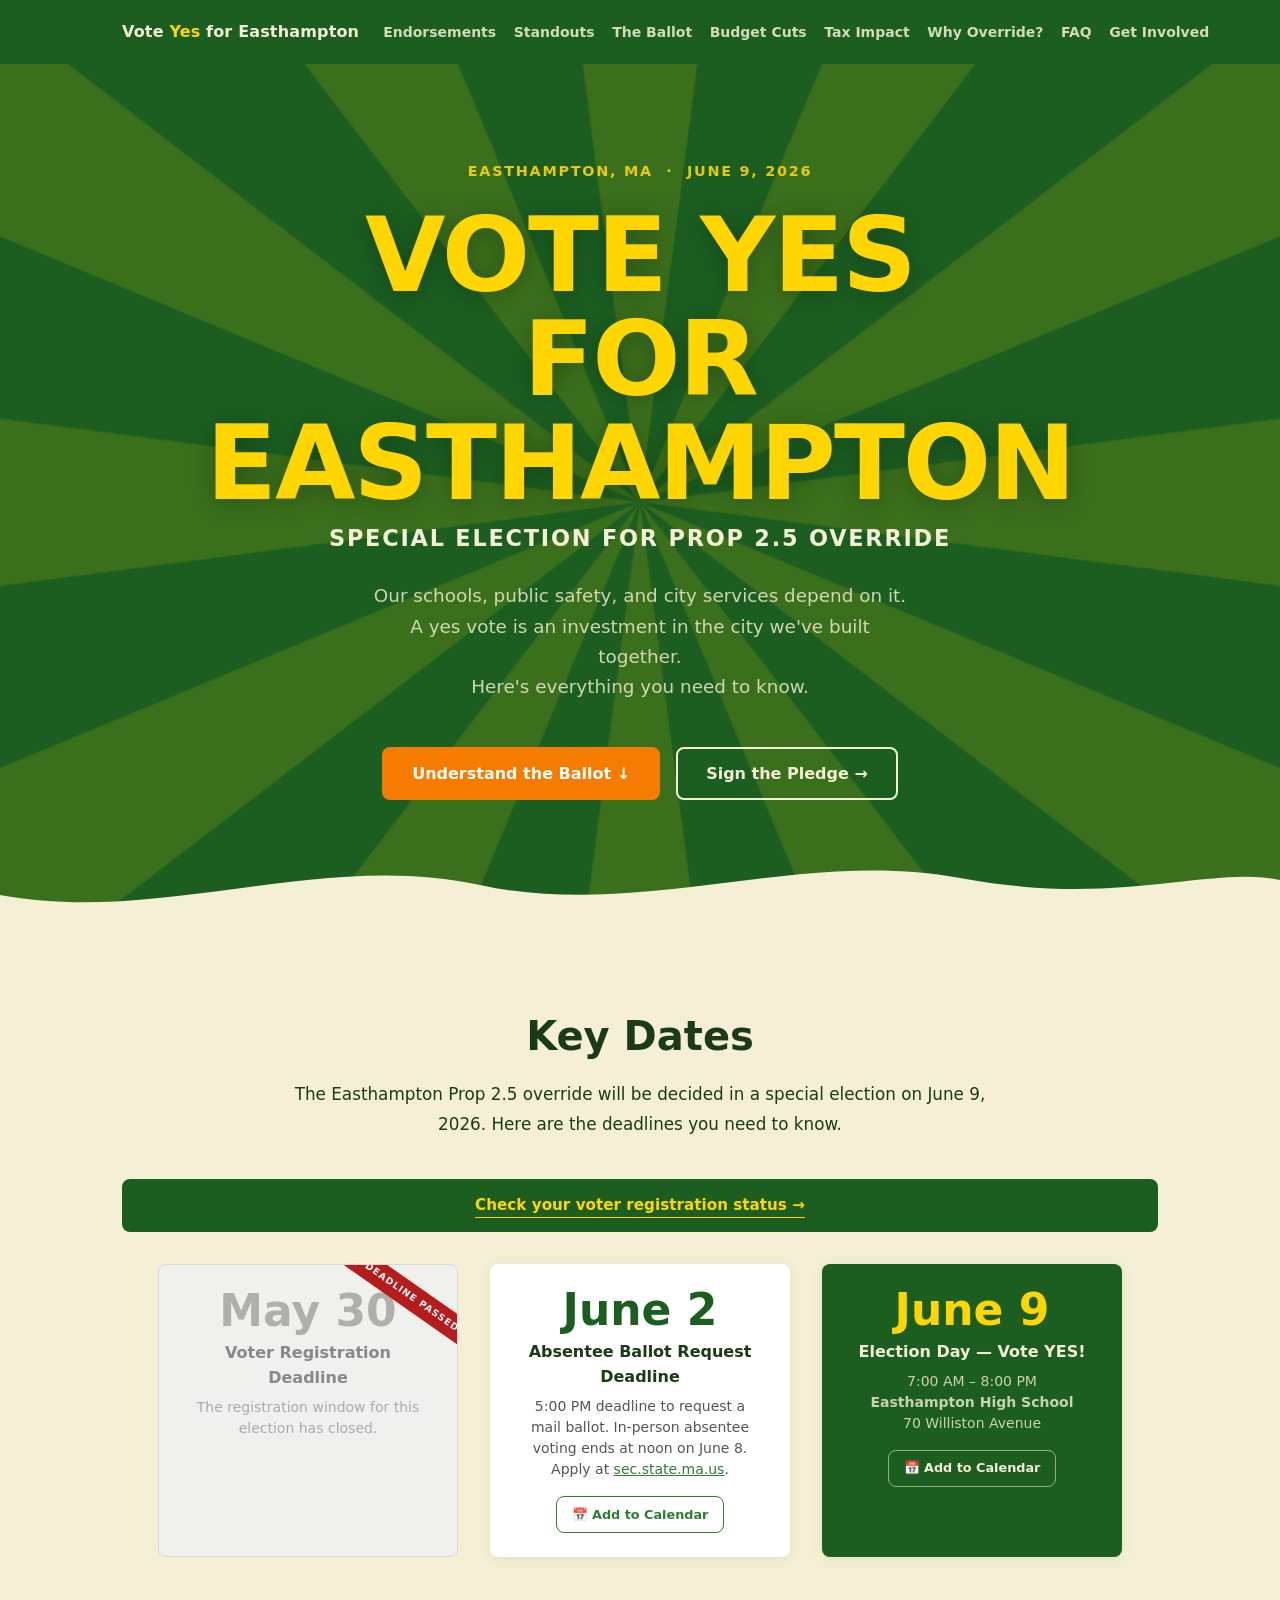
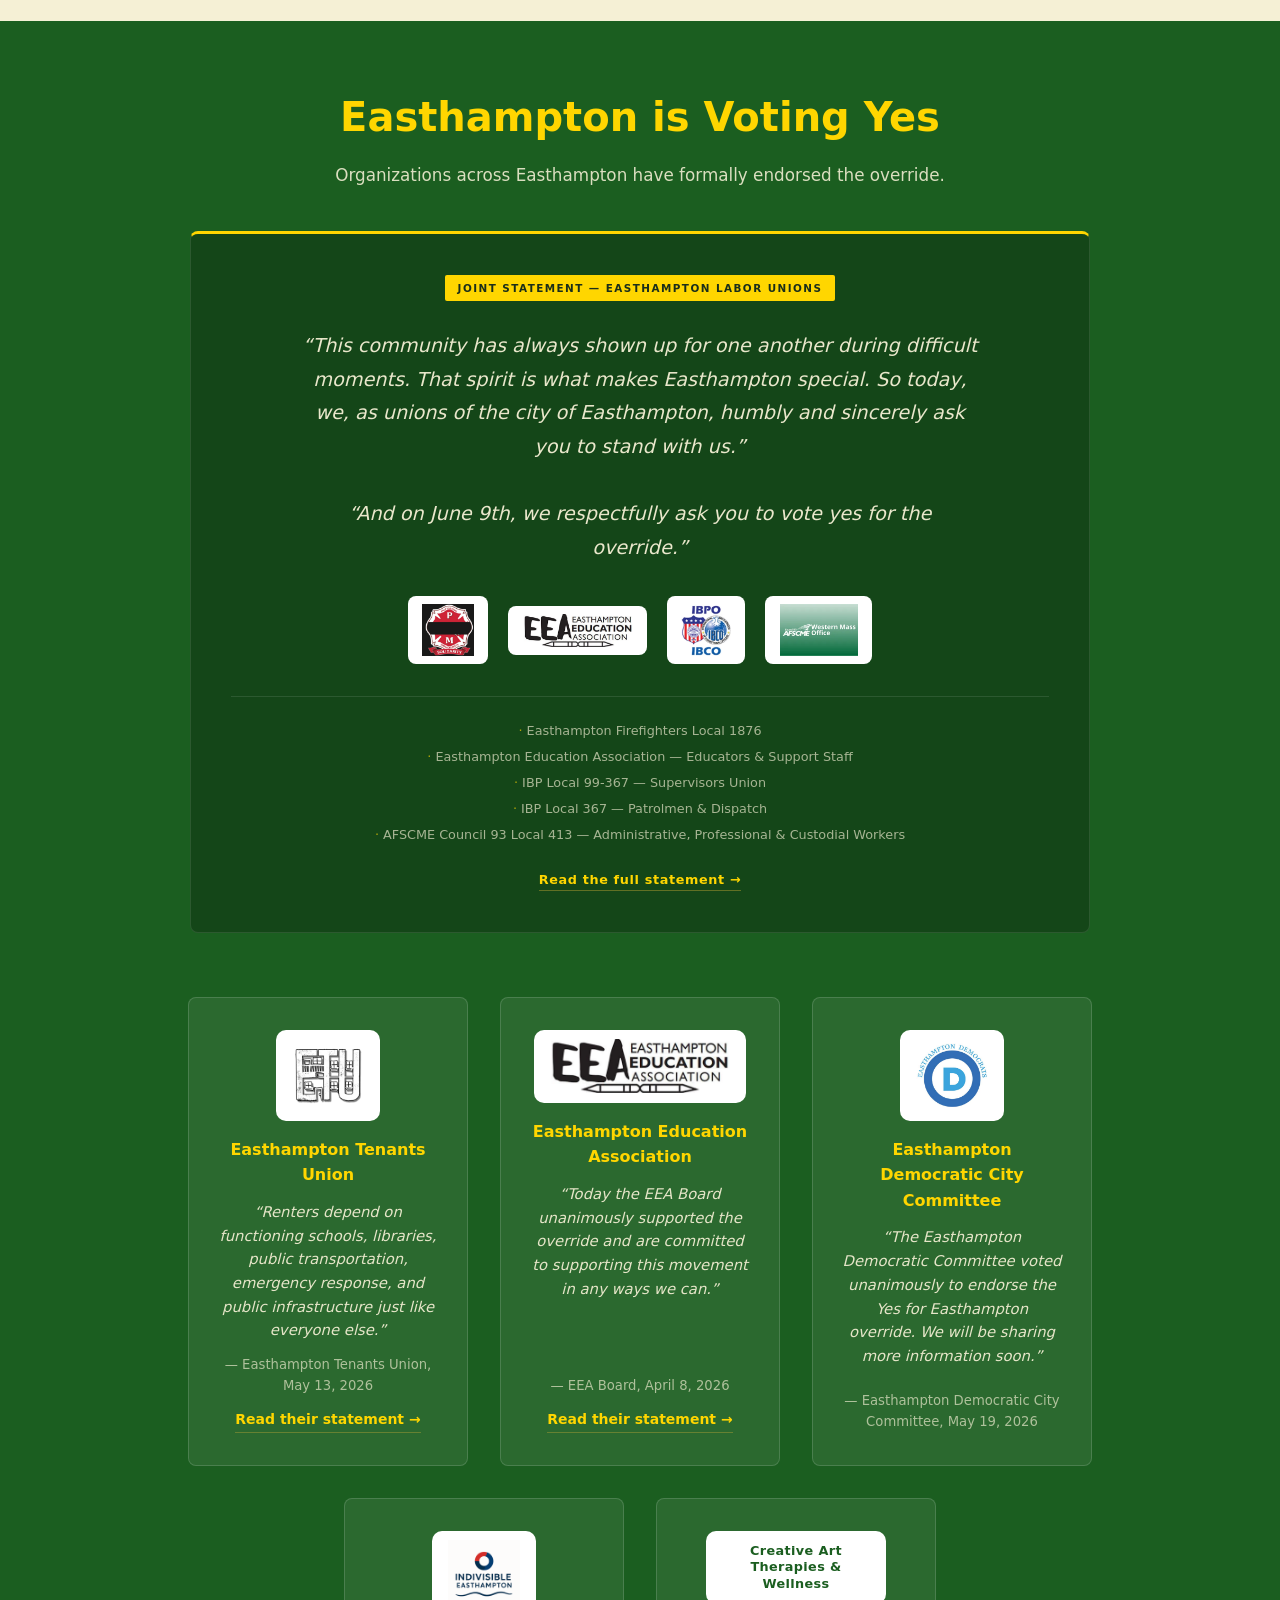
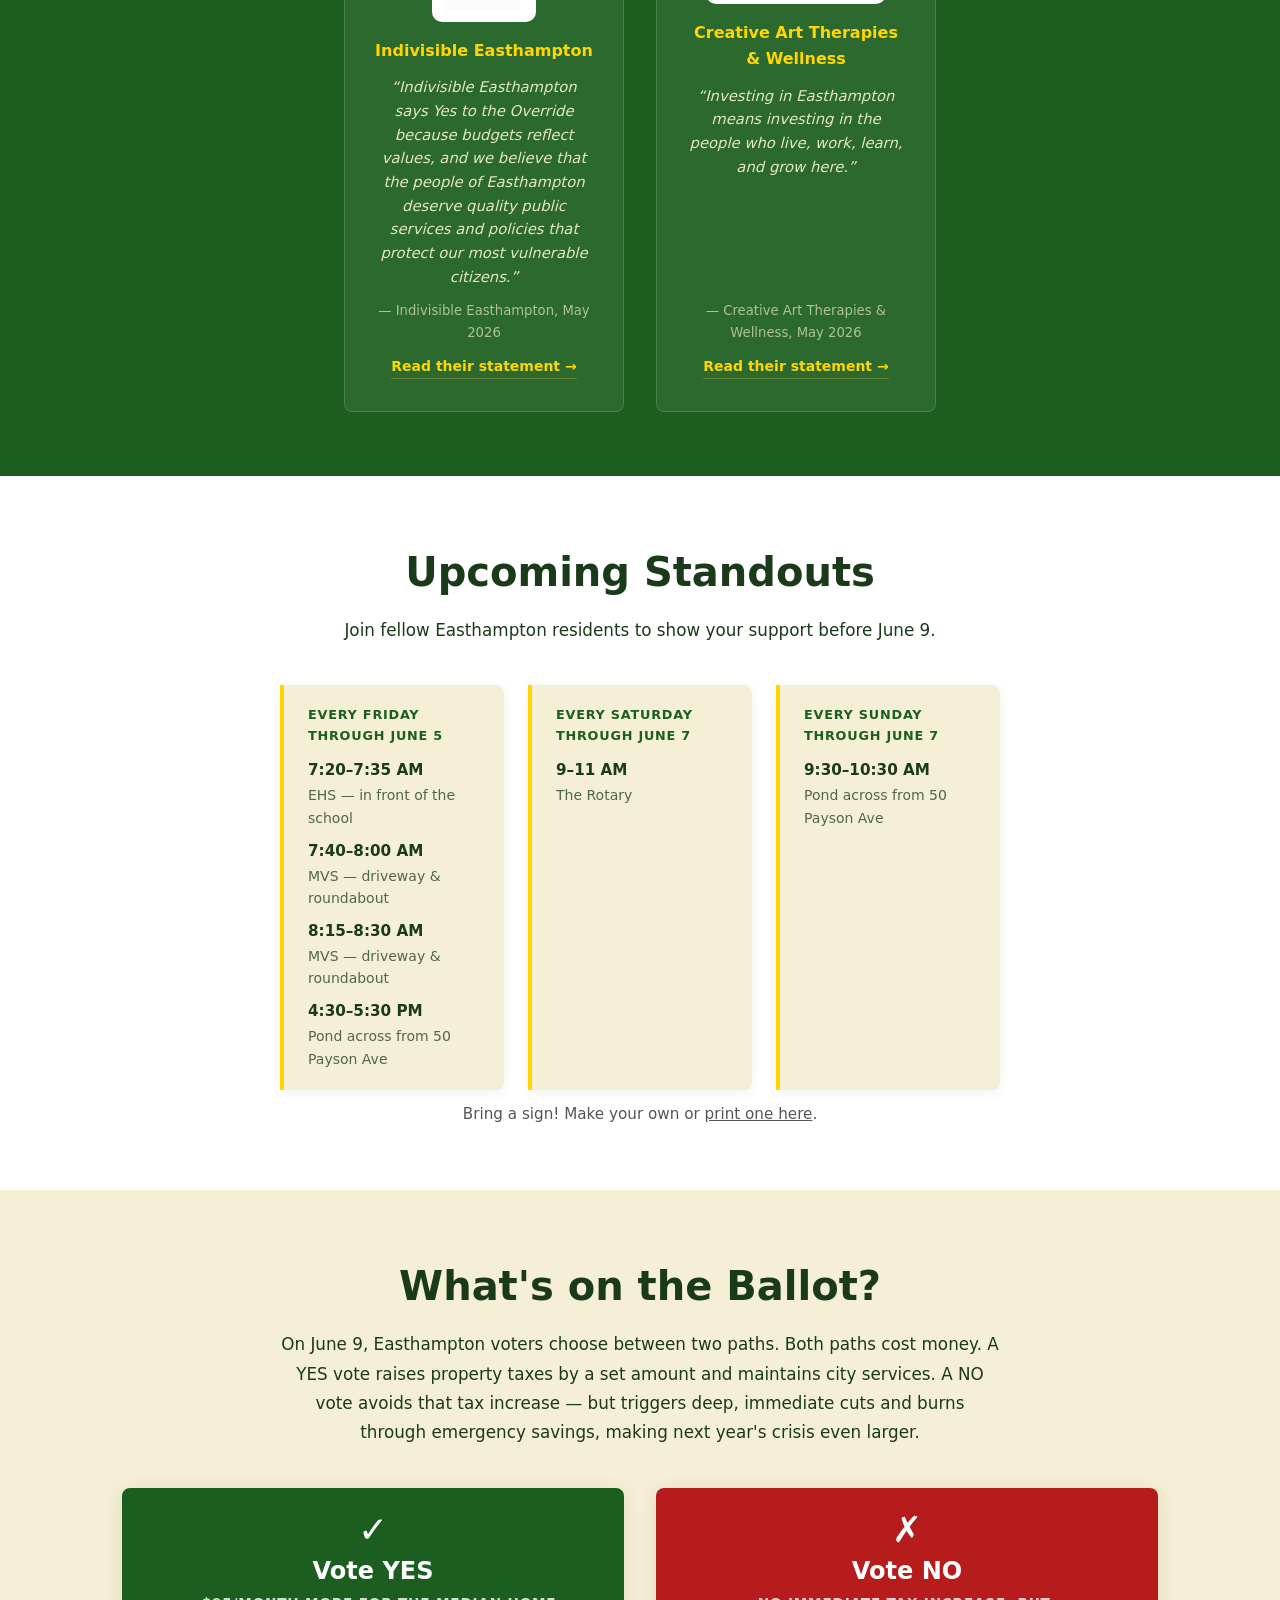
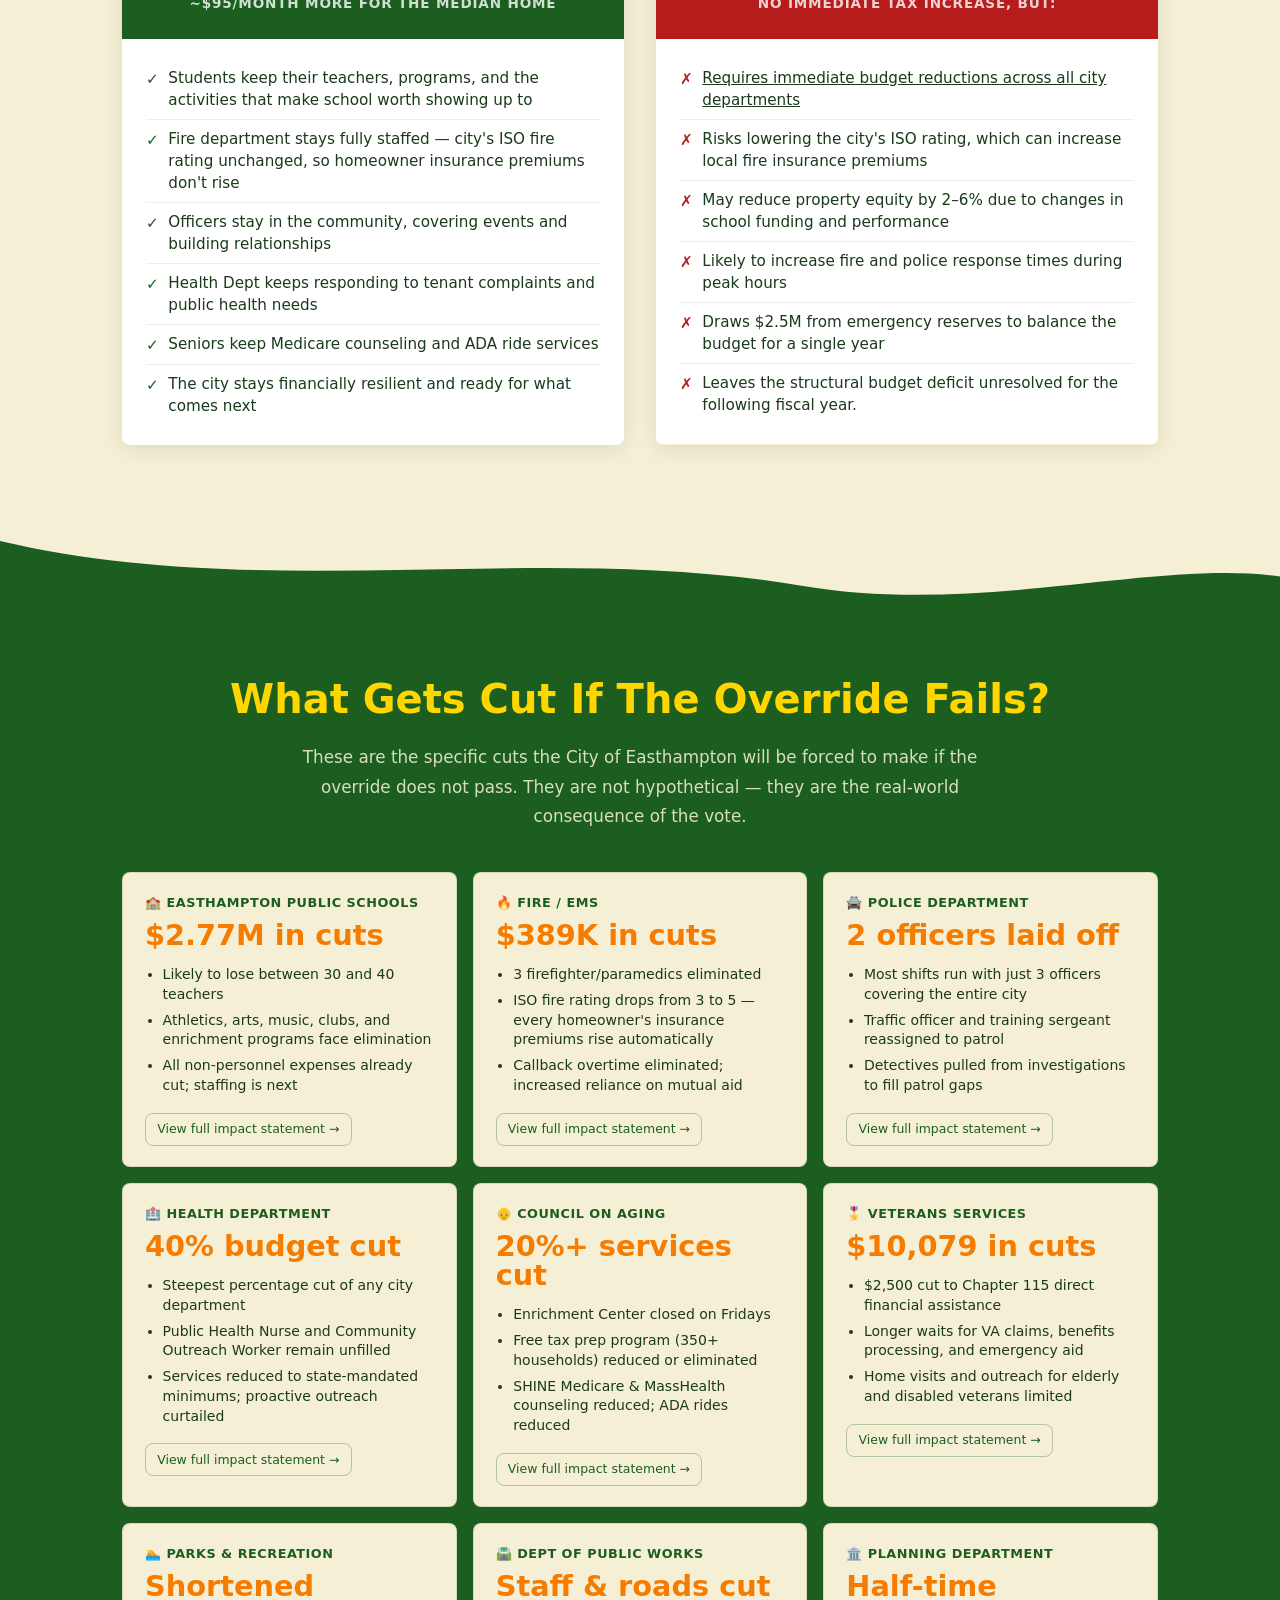
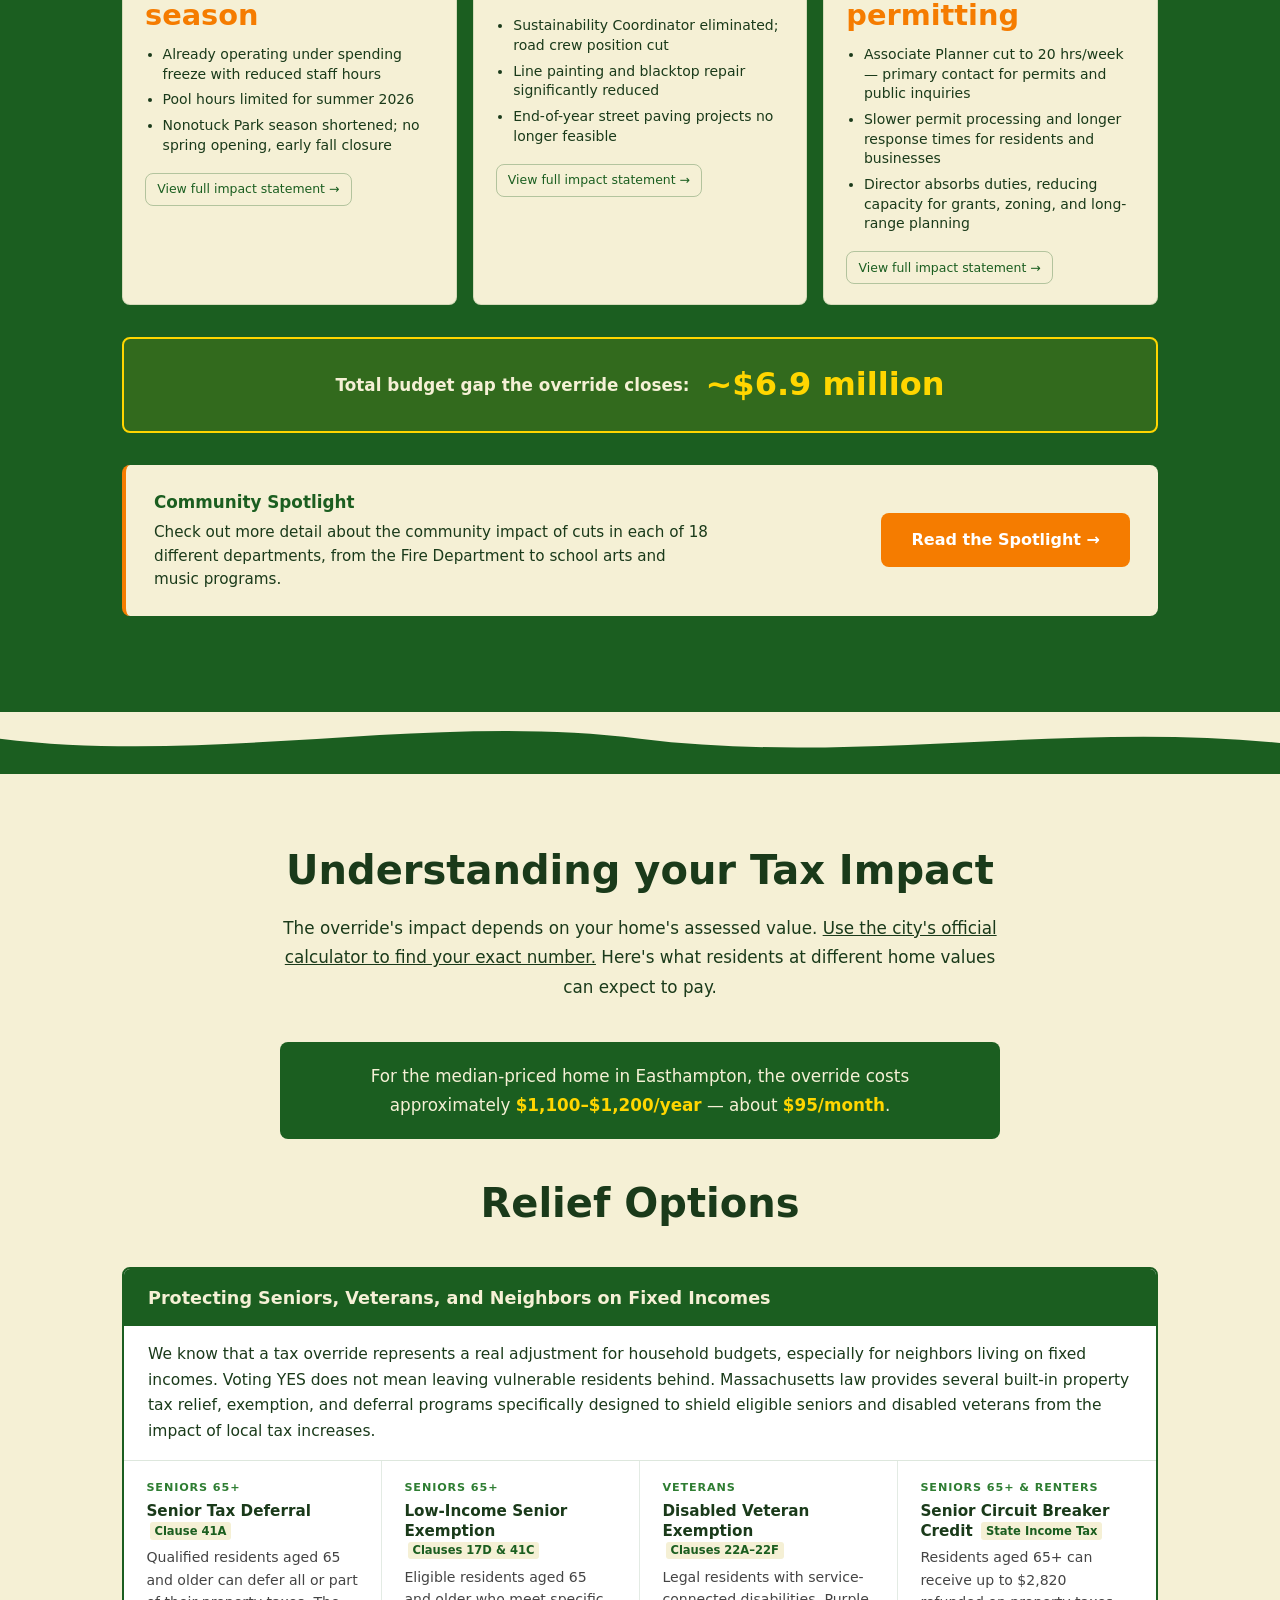
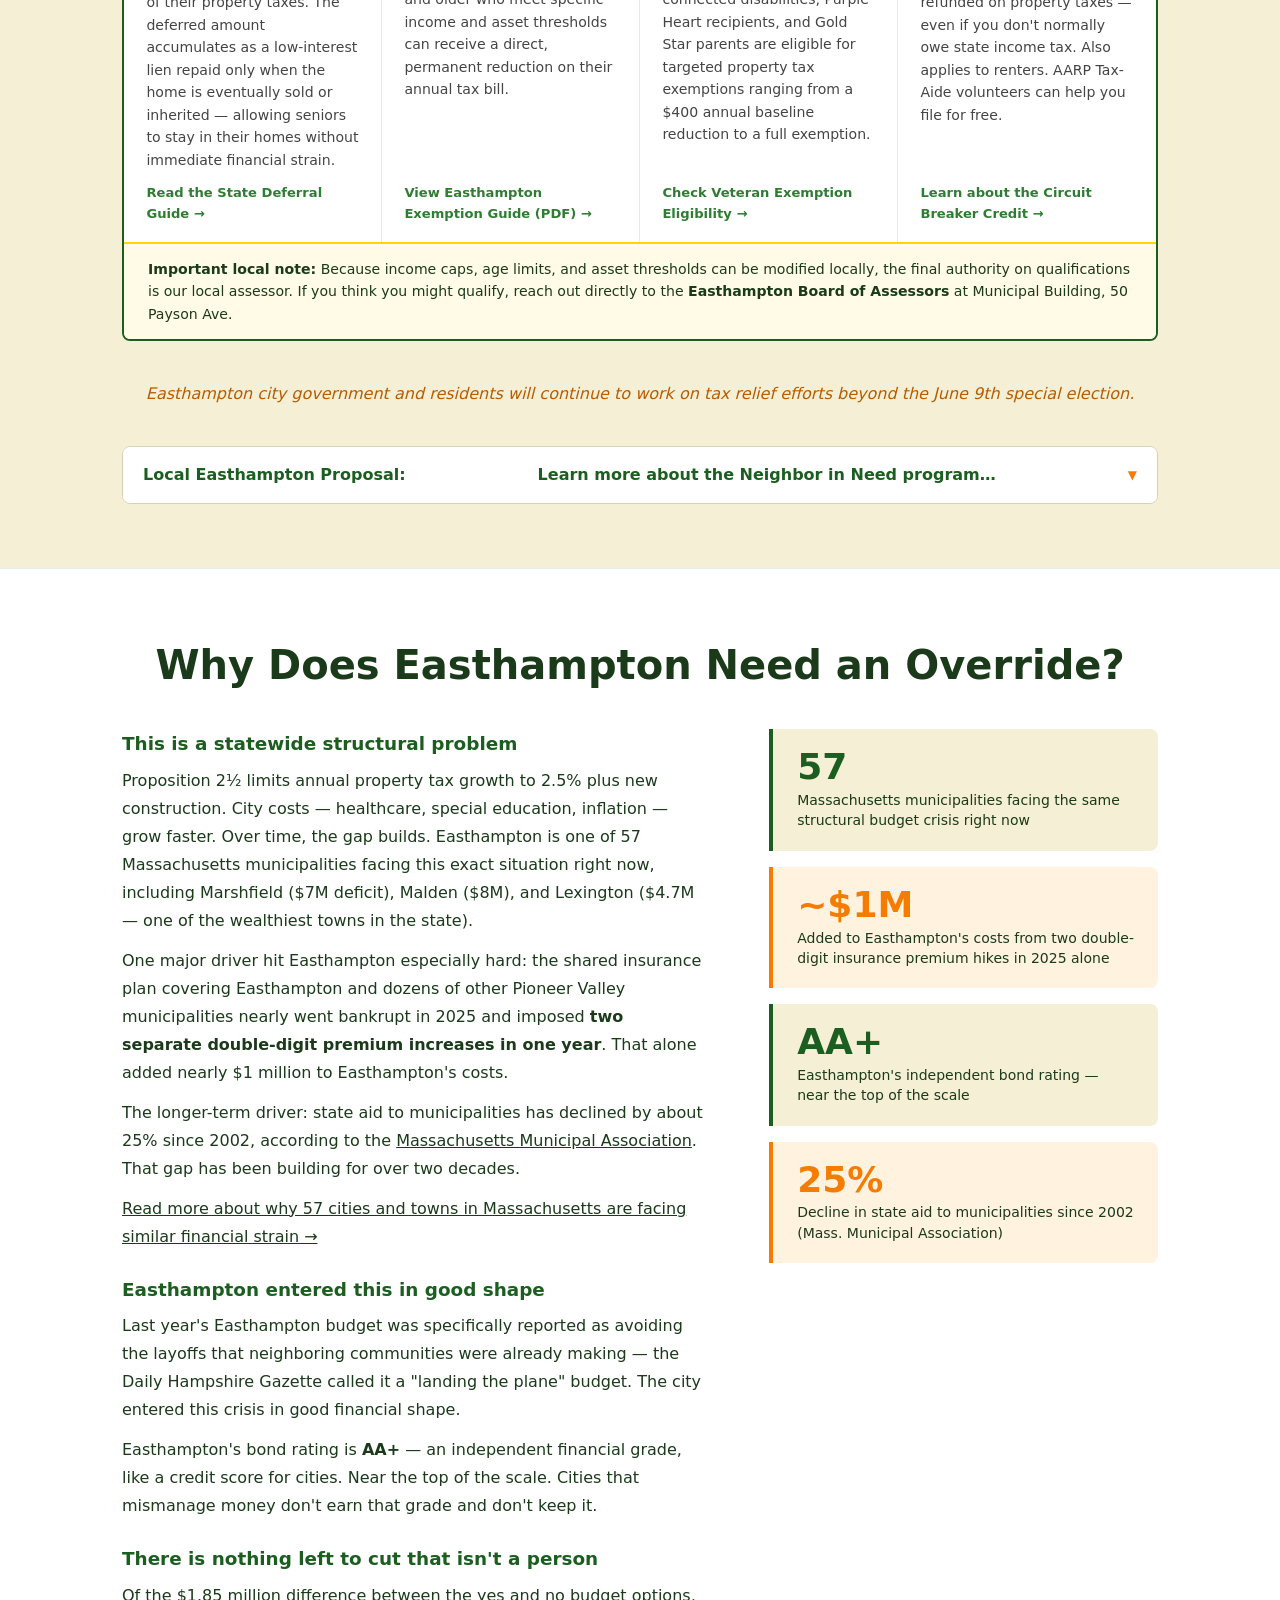
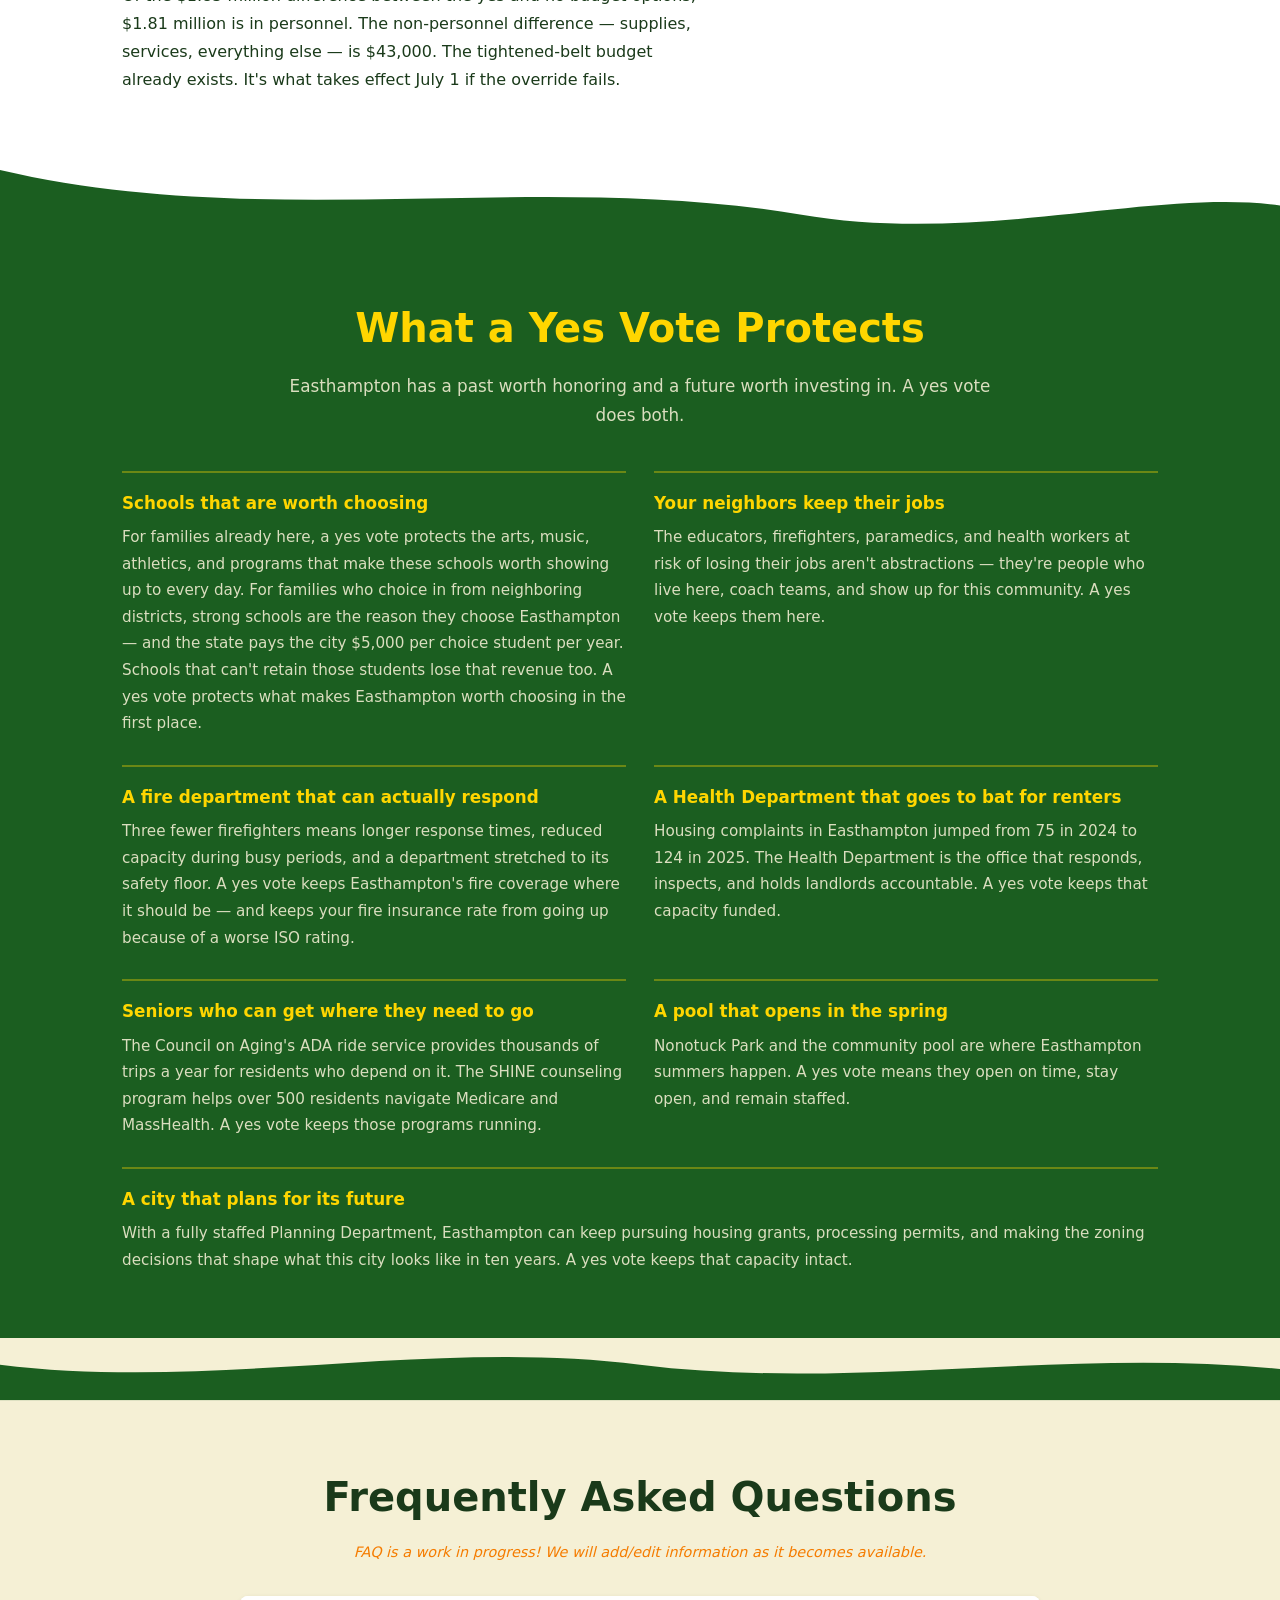
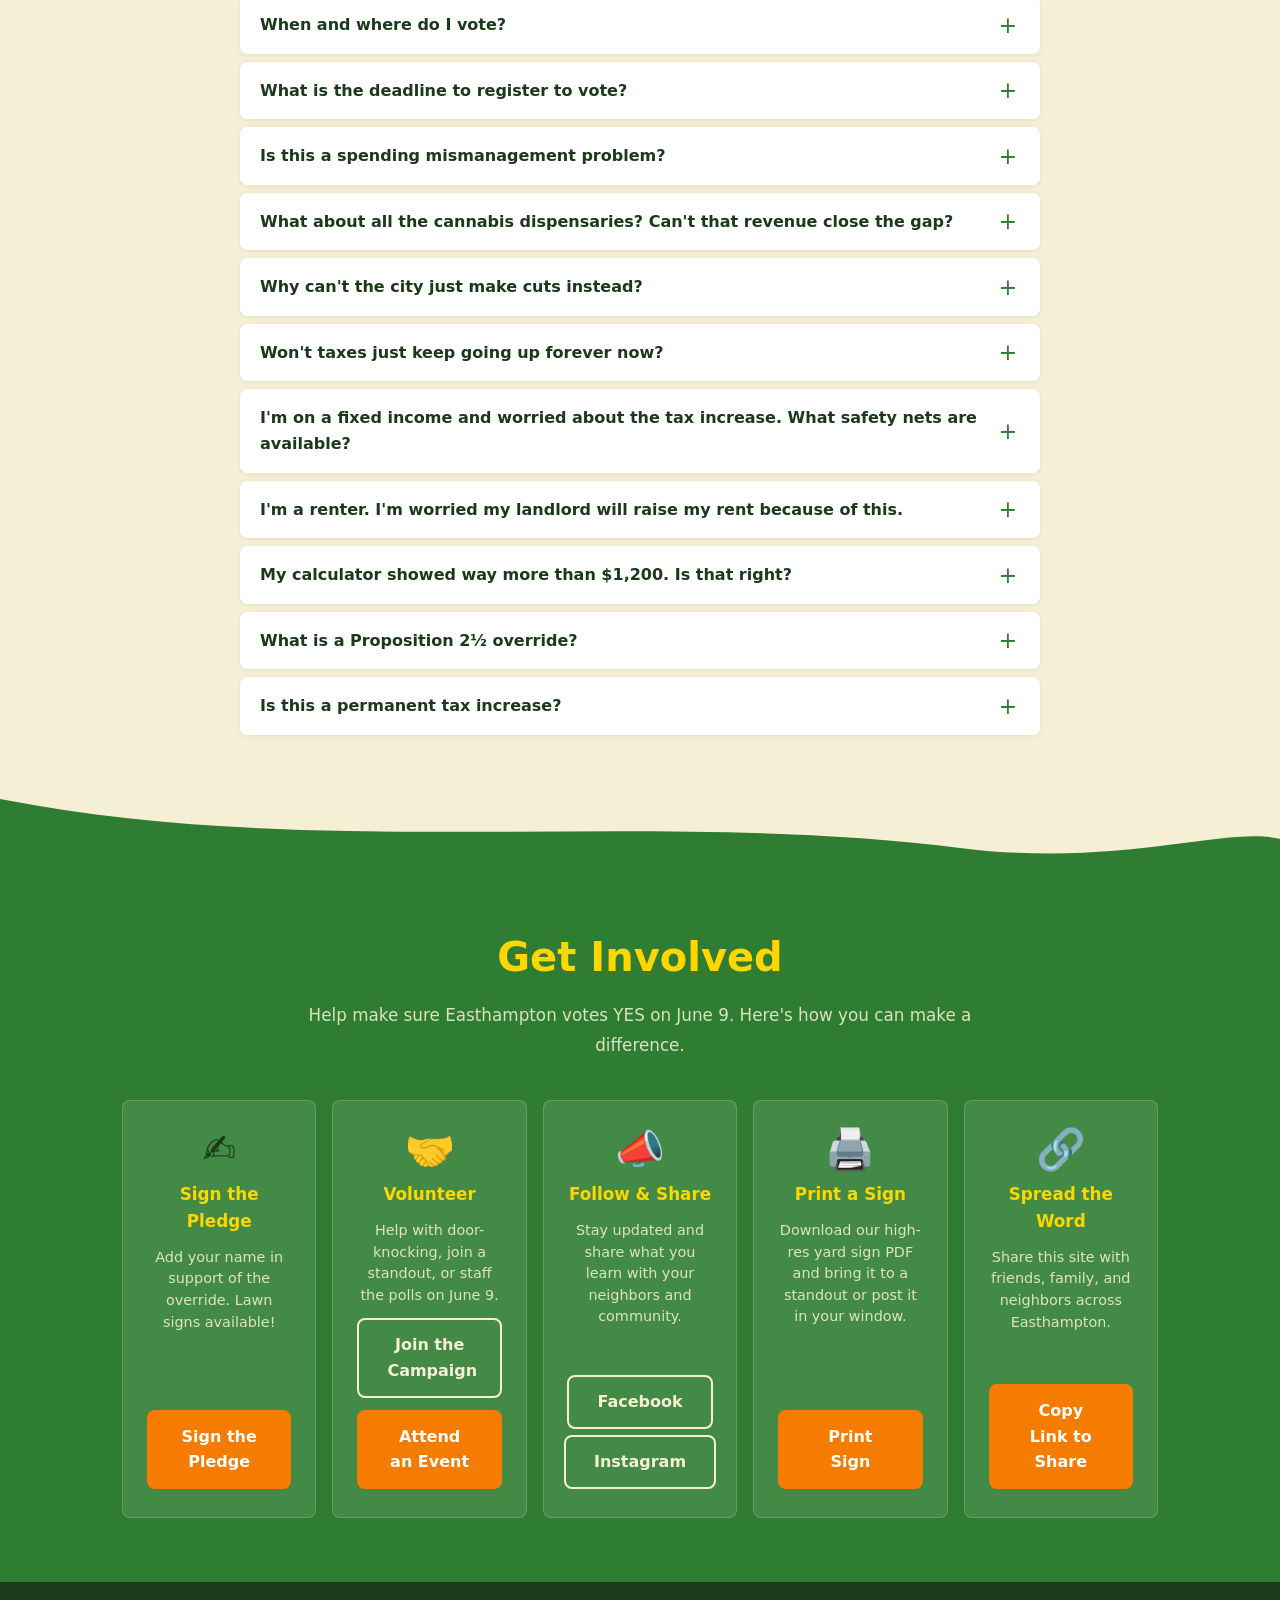
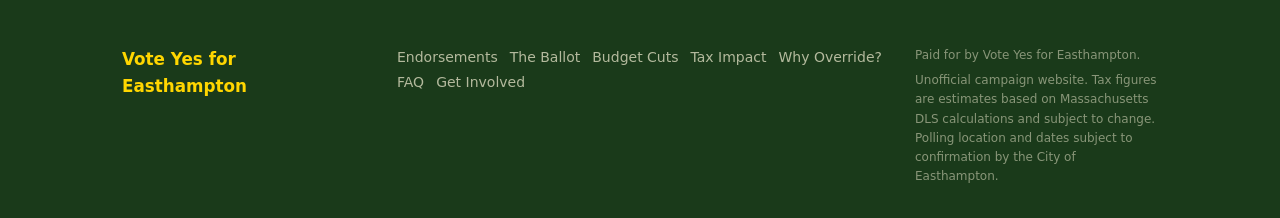
==== commit d9318622: "add link to full joint statement" ====
--- a/index.html
+++ b/index.html
@@ -246,6 +246,39 @@
       <div class="container">
         <h2 class="section-heading section-heading--light">Easthampton is Voting Yes</h2>
         <p class="section-intro section-intro--light">Organizations across Easthampton have formally endorsed the override.</p>
+
+        <!-- Labor coalition joint endorsement -->
+        <div class="labor-coalition">
+          <span class="labor-coalition__label">Joint Statement — Easthampton Labor Unions</span>
+          <blockquote class="labor-coalition__quote">
+            &ldquo;This community has always shown up for one another during difficult moments. That spirit is what makes Easthampton special. So today, we, as unions of the city of Easthampton, humbly and sincerely ask you to stand with us.&rdquo;
+            <br><br>
+            &ldquo;And on June 9th, we respectfully ask you to vote yes for the override.&rdquo;
+          </blockquote>
+          <div class="labor-coalition__logos">
+            <div class="labor-coalition__logo">
+              <img src="assets/easthampton-firefighters-local-1876.jpg" alt="Easthampton Firefighters Local 1876" />
+            </div>
+            <div class="labor-coalition__logo">
+              <img src="assets/logo-eea.png" alt="Easthampton Education Association" />
+            </div>
+            <div class="labor-coalition__logo">
+              <img src="assets/international-brotherhood-police-logo.avif" alt="International Brotherhood of Police" />
+            </div>
+            <div class="labor-coalition__logo">
+              <img src="assets/afscme-logo" alt="AFSCME" />
+            </div>
+          </div>
+          <ul class="labor-coalition__orgs">
+            <li>Easthampton Firefighters Local 1876</li>
+            <li>Easthampton Education Association — Educators &amp; Support Staff</li>
+            <li>IBP Local 99-367 — Supervisors Union</li>
+            <li>IBP Local 367 — Patrolmen &amp; Dispatch</li>
+            <li>AFSCME Council 93 Local 413 — Administrative, Professional &amp; Custodial Workers</li>
+          </ul>
+          <a href="https://sites.google.com/d/1EYHsptrGfJ3i756dV_AaQp0sqZNM5ljq/p/1VbQSPSTvSzgXr85QimP9f2TbQ4Eee-Sf/edit" class="labor-coalition__statement-link" target="_blank" rel="noopener">Read the full statement &rarr;</a>
+        </div>
+
         <div class="endorsement-grid">
 
           <div class="endorsement-card">
@@ -296,6 +329,7 @@
           </div>
 
         </div>
+
       </div>
     </section>
 
--- a/style.css
+++ b/style.css
@@ -52,6 +52,10 @@
 
 @media (max-width: 600px) {
   .container { padding: 0 var(--space-sm); }
+  .hero__content {
+    padding-left: var(--space-sm);
+    padding-right: var(--space-sm);
+  }
 }
 
 .section-heading {
@@ -241,7 +245,7 @@
 }
 
 .hero__title {
-  font-size: clamp(3rem, 9vw, 6.5rem);
+  font-size: clamp(2.25rem, 9vw, 6.5rem);
   font-weight: 900;
   line-height: 1.0;
   color: var(--color-gold);
@@ -413,7 +417,7 @@
   flex-wrap: wrap;
   justify-content: center;
   gap: var(--space-md);
-  margin-top: var(--space-md);
+  margin-top: var(--space-lg);
   max-width: 960px;
   margin-left: auto;
   margin-right: auto;
@@ -497,6 +501,109 @@
   transition: opacity 0.15s;
 }
 .endorsement-card__link:hover { opacity: 0.75; }
+
+/* ===== LABOR COALITION BLOCK ===== */
+.labor-coalition {
+  margin-top: var(--space-md);
+  padding: 2.5rem 2.5rem;
+  background: rgba(0,0,0,0.25);
+  border-radius: var(--radius);
+  border: 1px solid rgba(255,255,255,0.1);
+  border-top: 3px solid var(--color-gold);
+  text-align: center;
+  max-width: 900px;
+  margin-left: auto;
+  margin-right: auto;
+}
+
+.labor-coalition__label {
+  display: inline-block;
+  background: var(--color-gold);
+  color: #1a2e1a;
+  font-size: 0.65rem;
+  font-weight: 800;
+  letter-spacing: 0.14em;
+  text-transform: uppercase;
+  padding: 0.3rem 0.8rem;
+  border-radius: 2px;
+  margin-bottom: 1.75rem;
+}
+
+.labor-coalition__quote {
+  font-style: italic;
+  font-size: clamp(1rem, 2.2vw, 1.2rem);
+  color: var(--color-cream);
+  line-height: 1.75;
+  max-width: 680px;
+  margin: 0 auto 2rem;
+  opacity: 0.95;
+}
+
+.labor-coalition__logos {
+  display: flex;
+  flex-wrap: wrap;
+  justify-content: center;
+  align-items: center;
+  gap: 0.75rem 1.25rem;
+  margin-bottom: 2rem;
+}
+
+.labor-coalition__logo {
+  background: white;
+  border-radius: 8px;
+  padding: 0.5rem 0.9rem;
+  display: flex;
+  align-items: center;
+  justify-content: center;
+}
+
+.labor-coalition__logo img {
+  max-height: 52px;
+  max-width: 110px;
+  width: auto;
+  object-fit: contain;
+}
+
+.labor-coalition__orgs {
+  display: flex;
+  flex-wrap: wrap;
+  justify-content: center;
+  gap: 0.35rem 0;
+  padding: 0;
+  border-top: 1px solid rgba(255,255,255,0.1);
+  padding-top: 1.5rem;
+}
+
+.labor-coalition__orgs li {
+  font-size: 0.8rem;
+  color: var(--color-cream);
+  opacity: 0.65;
+  font-weight: 500;
+  width: 100%;
+}
+
+.labor-coalition__orgs li::before {
+  content: '· ';
+  color: var(--color-gold);
+  opacity: 1;
+}
+
+.labor-coalition__statement-link {
+  display: inline-block;
+  margin-top: 1.5rem;
+  font-size: 0.8rem;
+  font-weight: 700;
+  letter-spacing: 0.05em;
+  color: var(--color-gold);
+  text-decoration: none;
+  border-bottom: 1px solid rgba(212,175,55,0.4);
+  transition: border-color 0.2s, color 0.2s;
+}
+
+.labor-coalition__statement-link:hover {
+  color: #fff;
+  border-color: #fff;
+}
 
 /* ===== THE BALLOT ===== */
 #ballot {
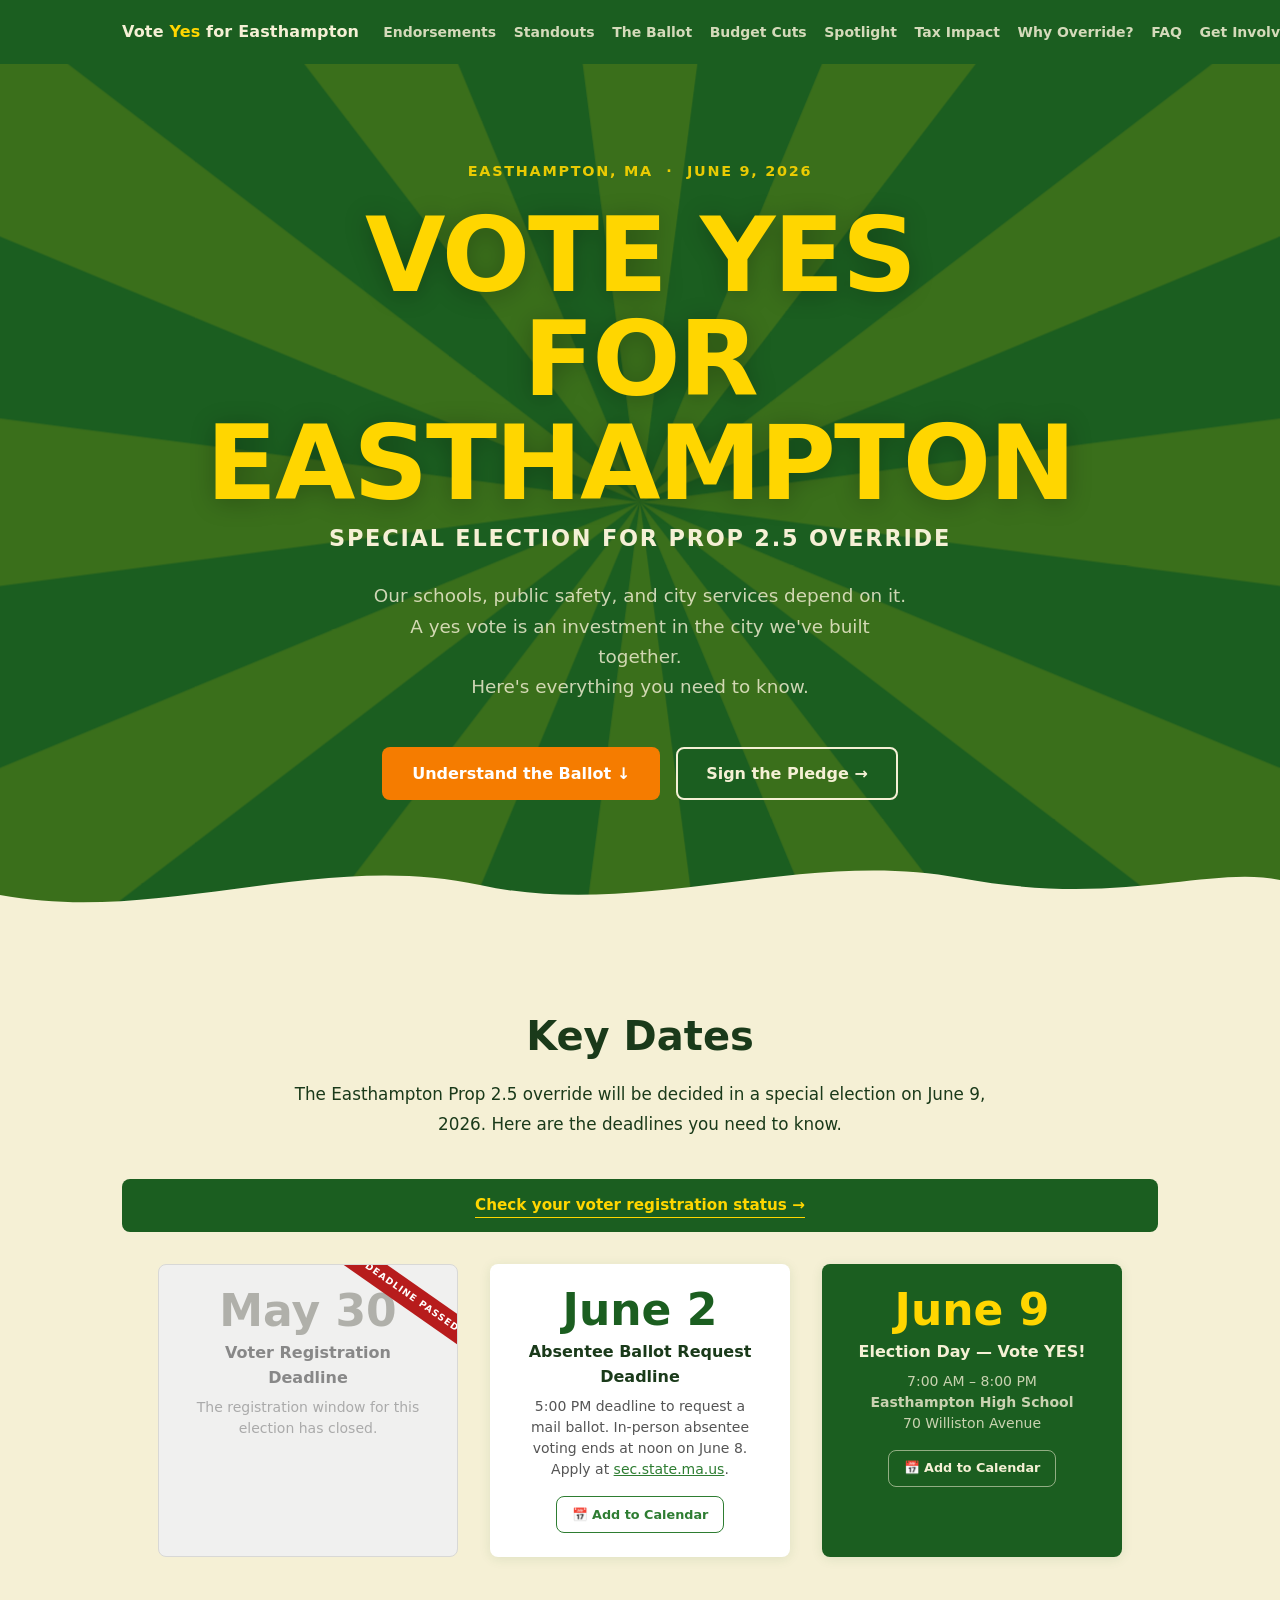
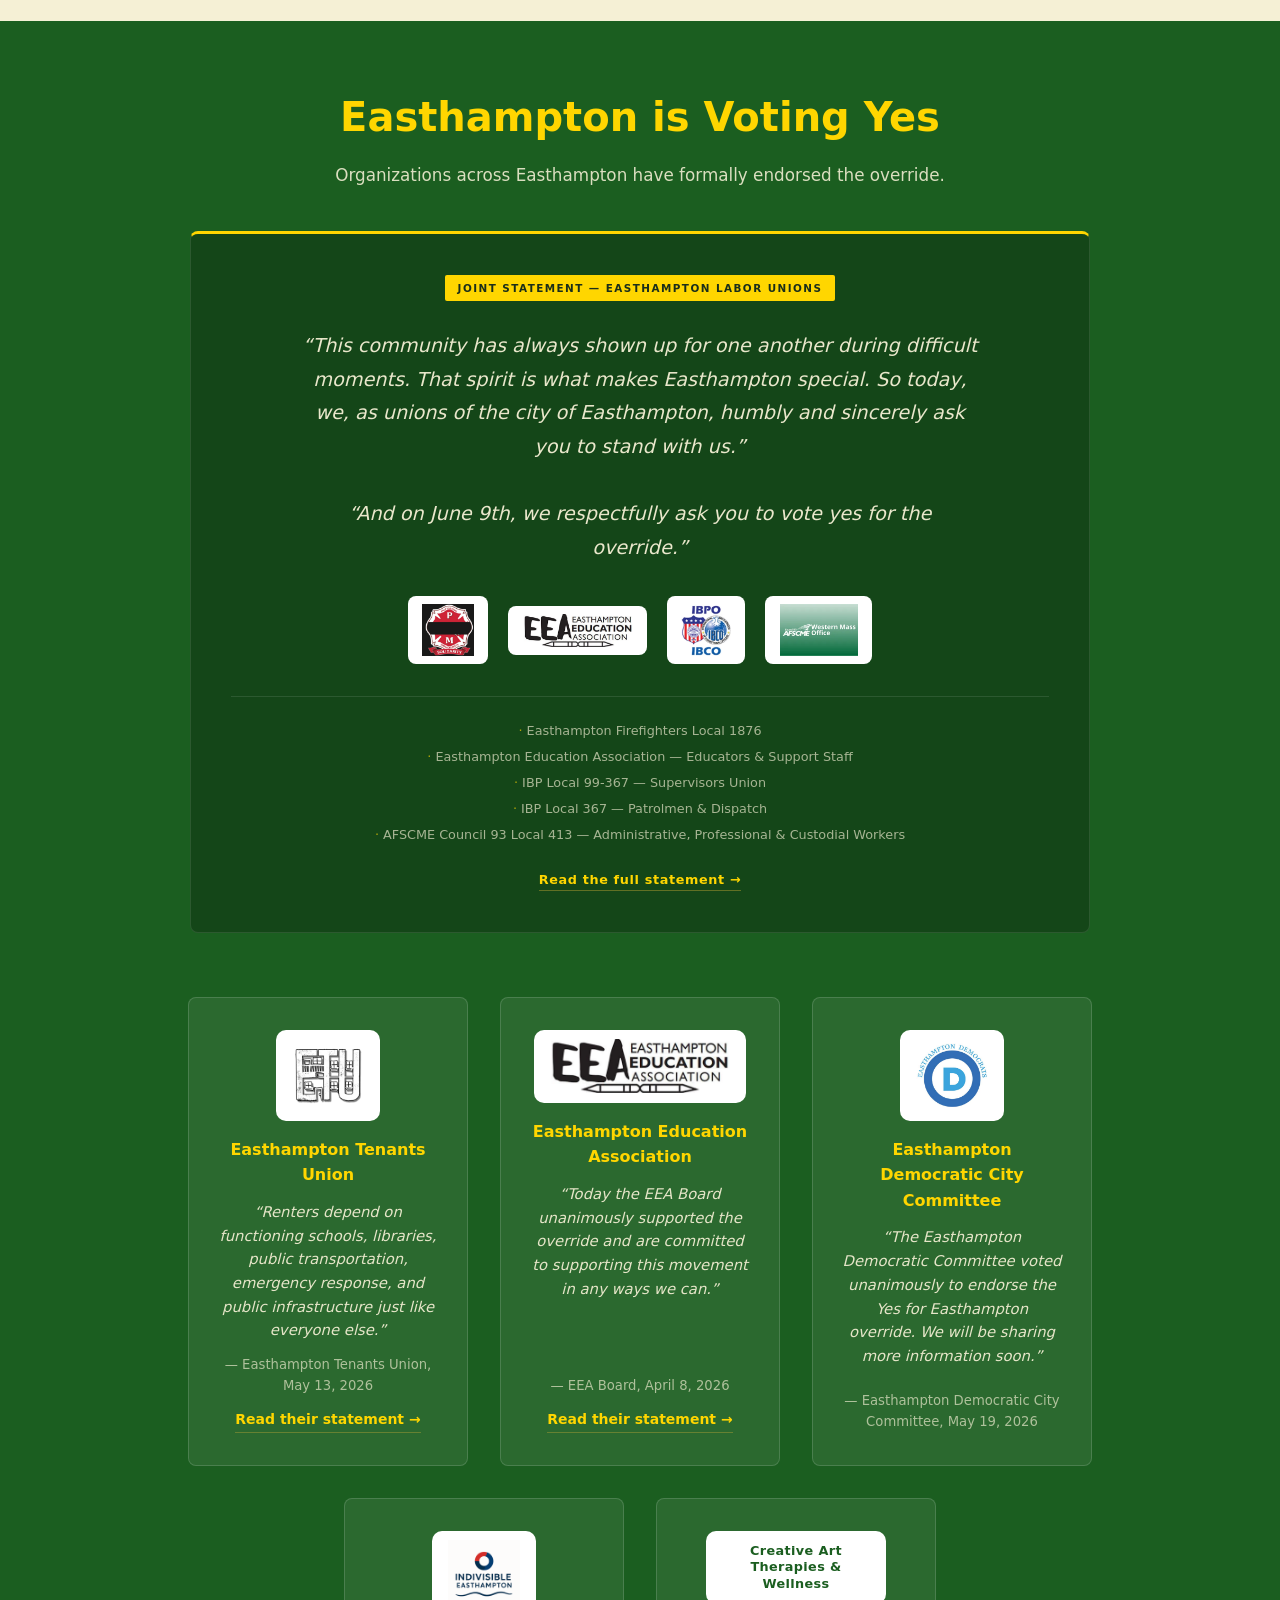
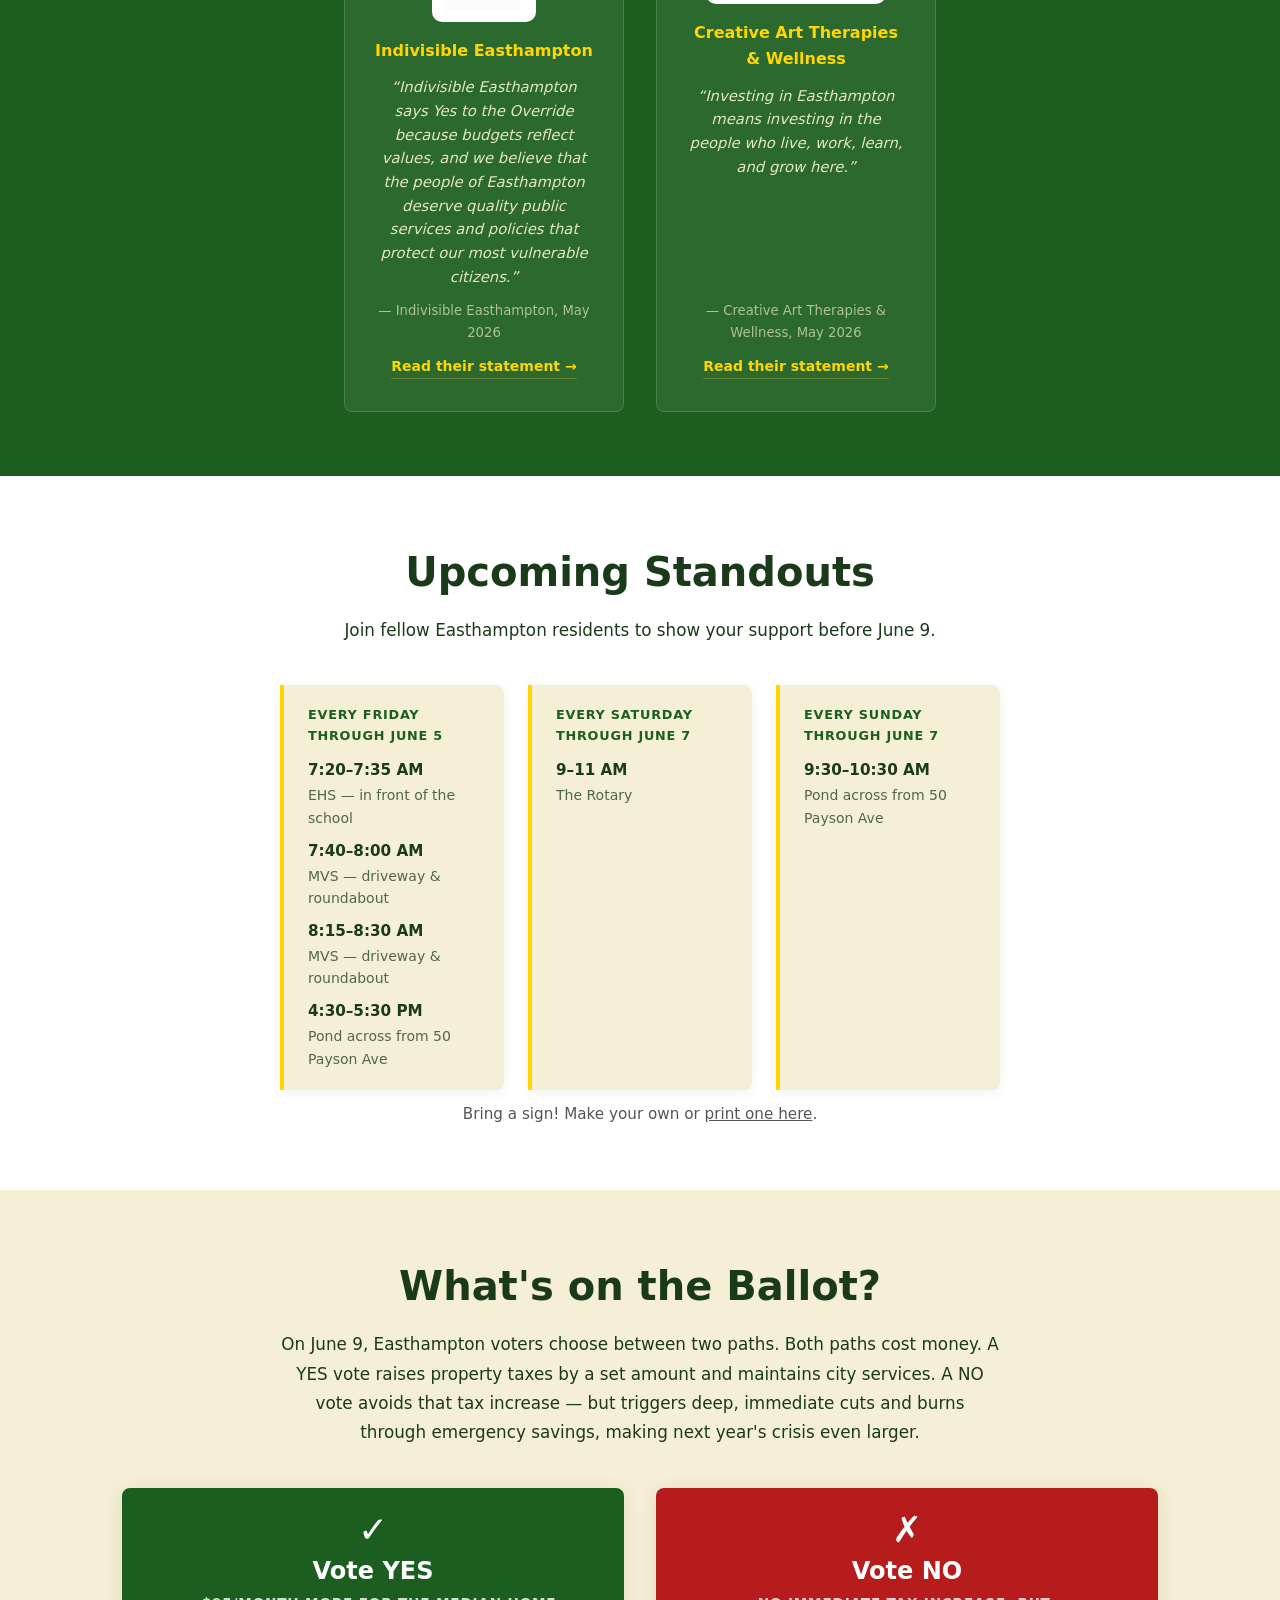
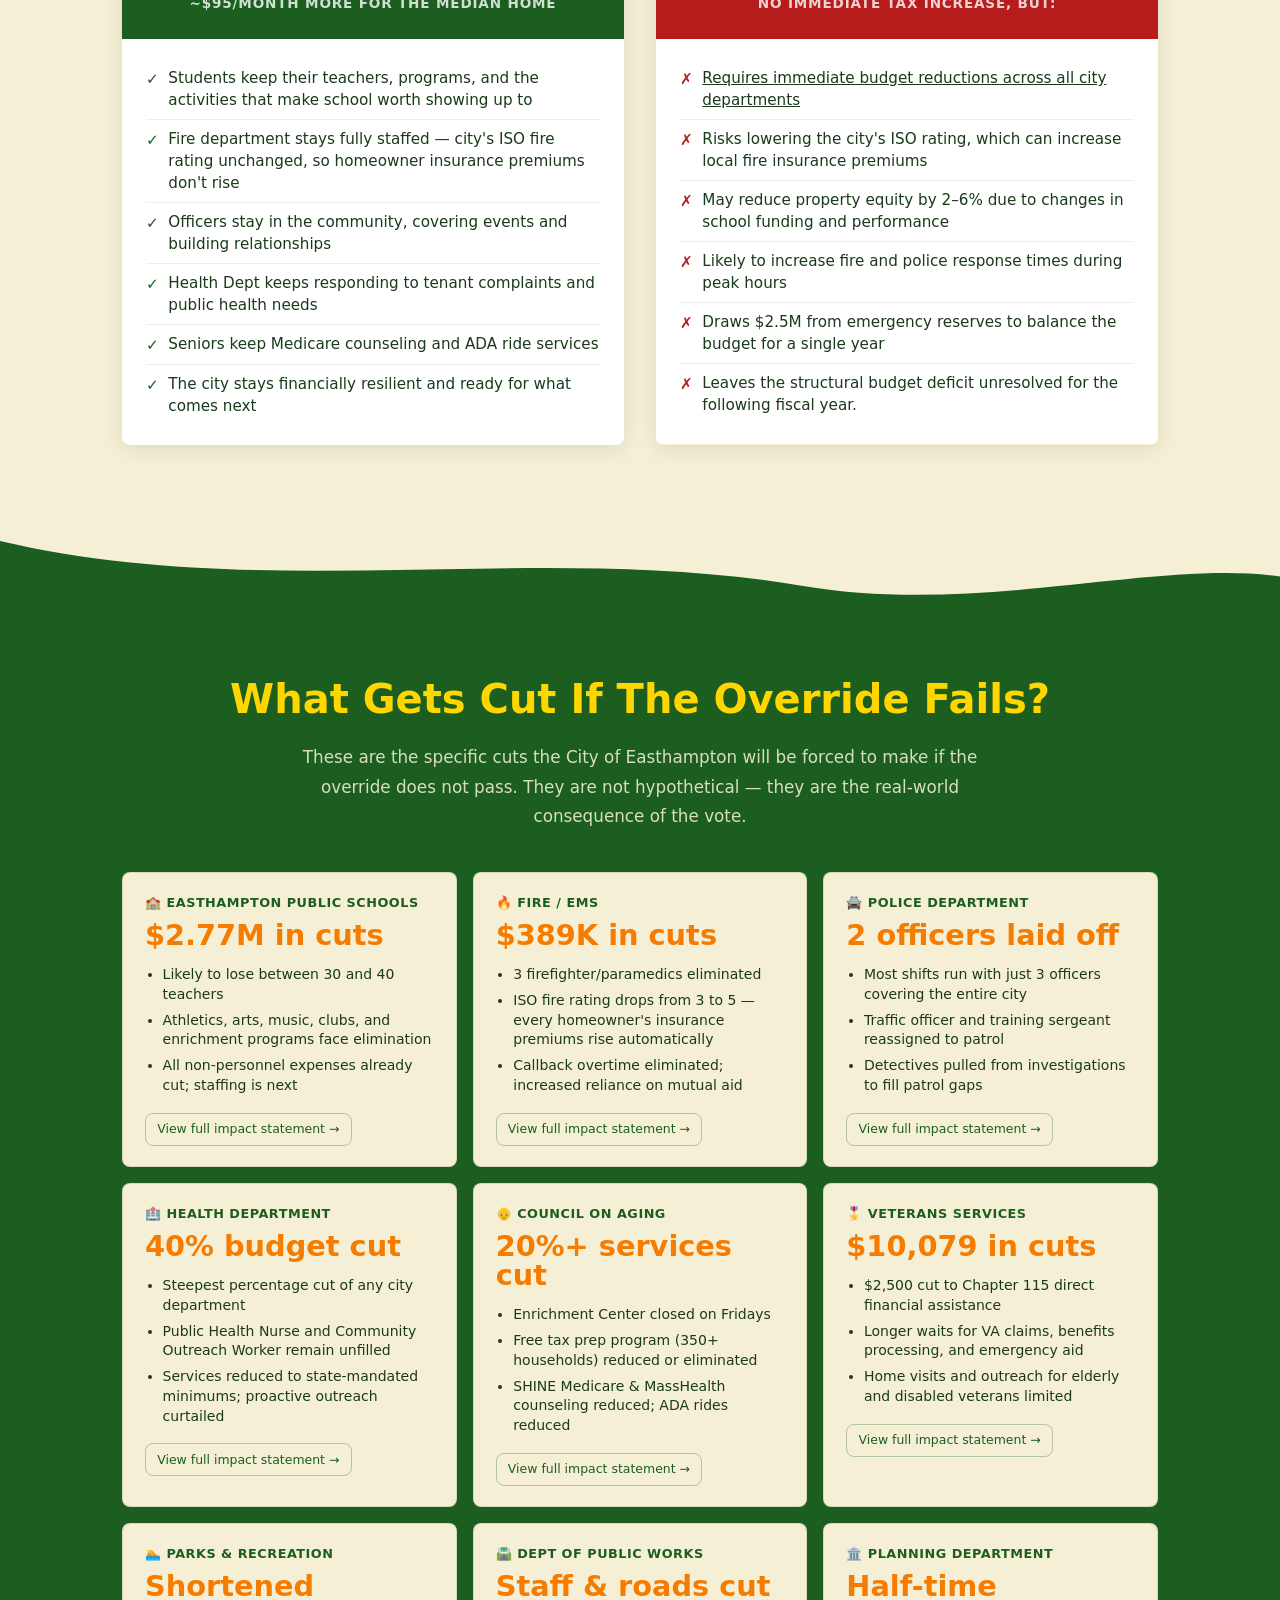
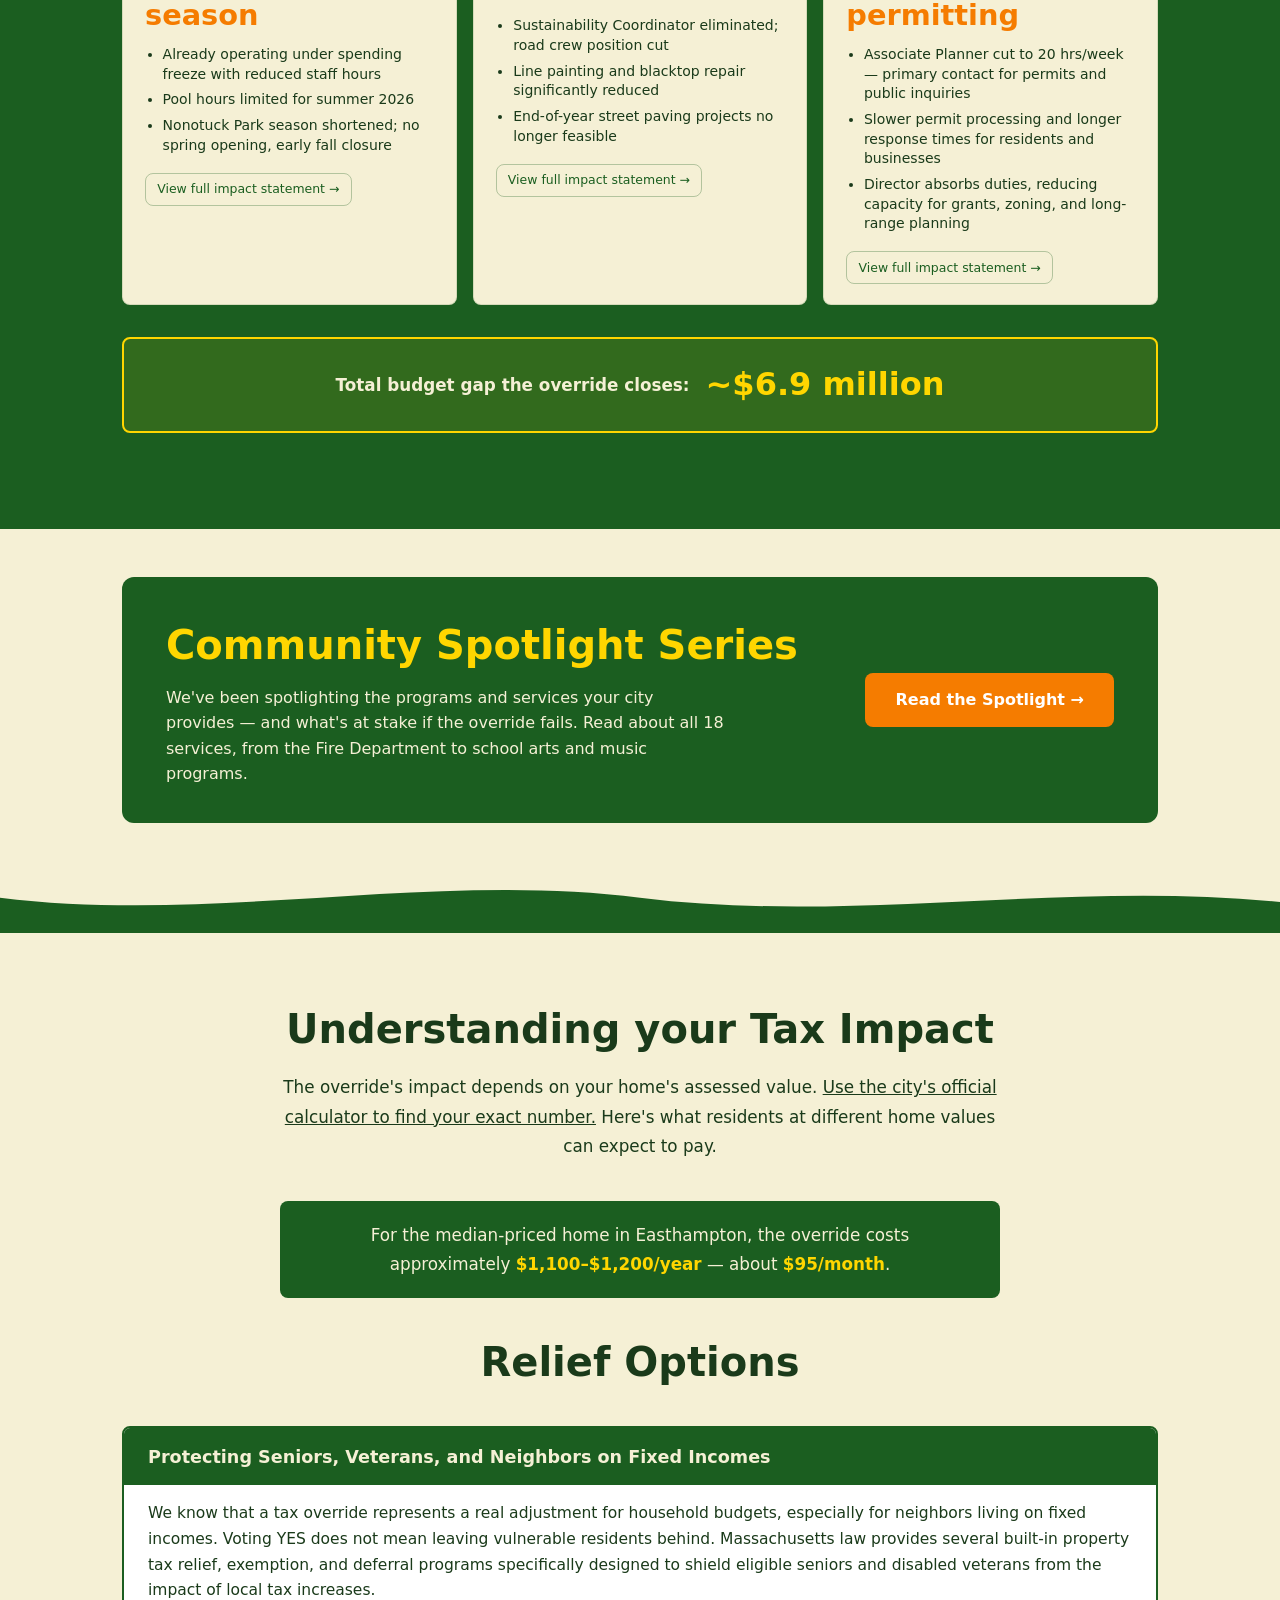
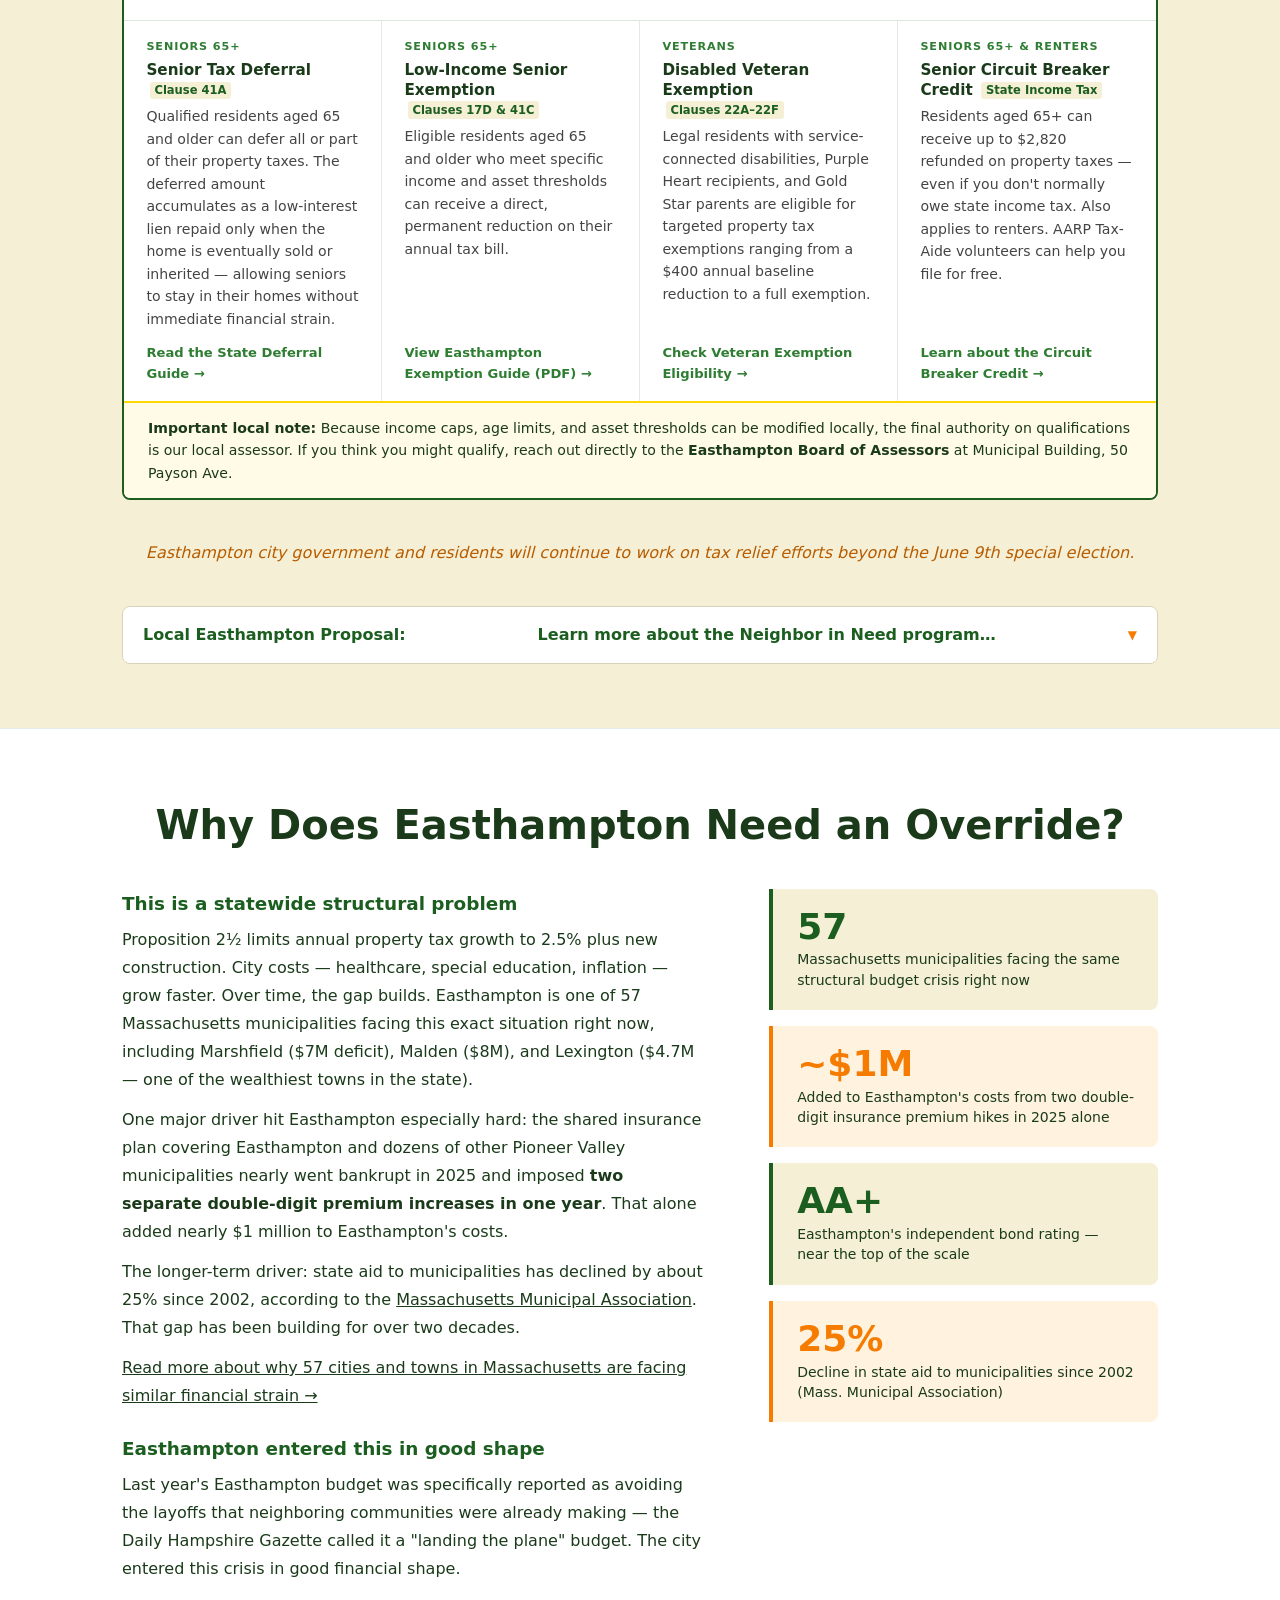
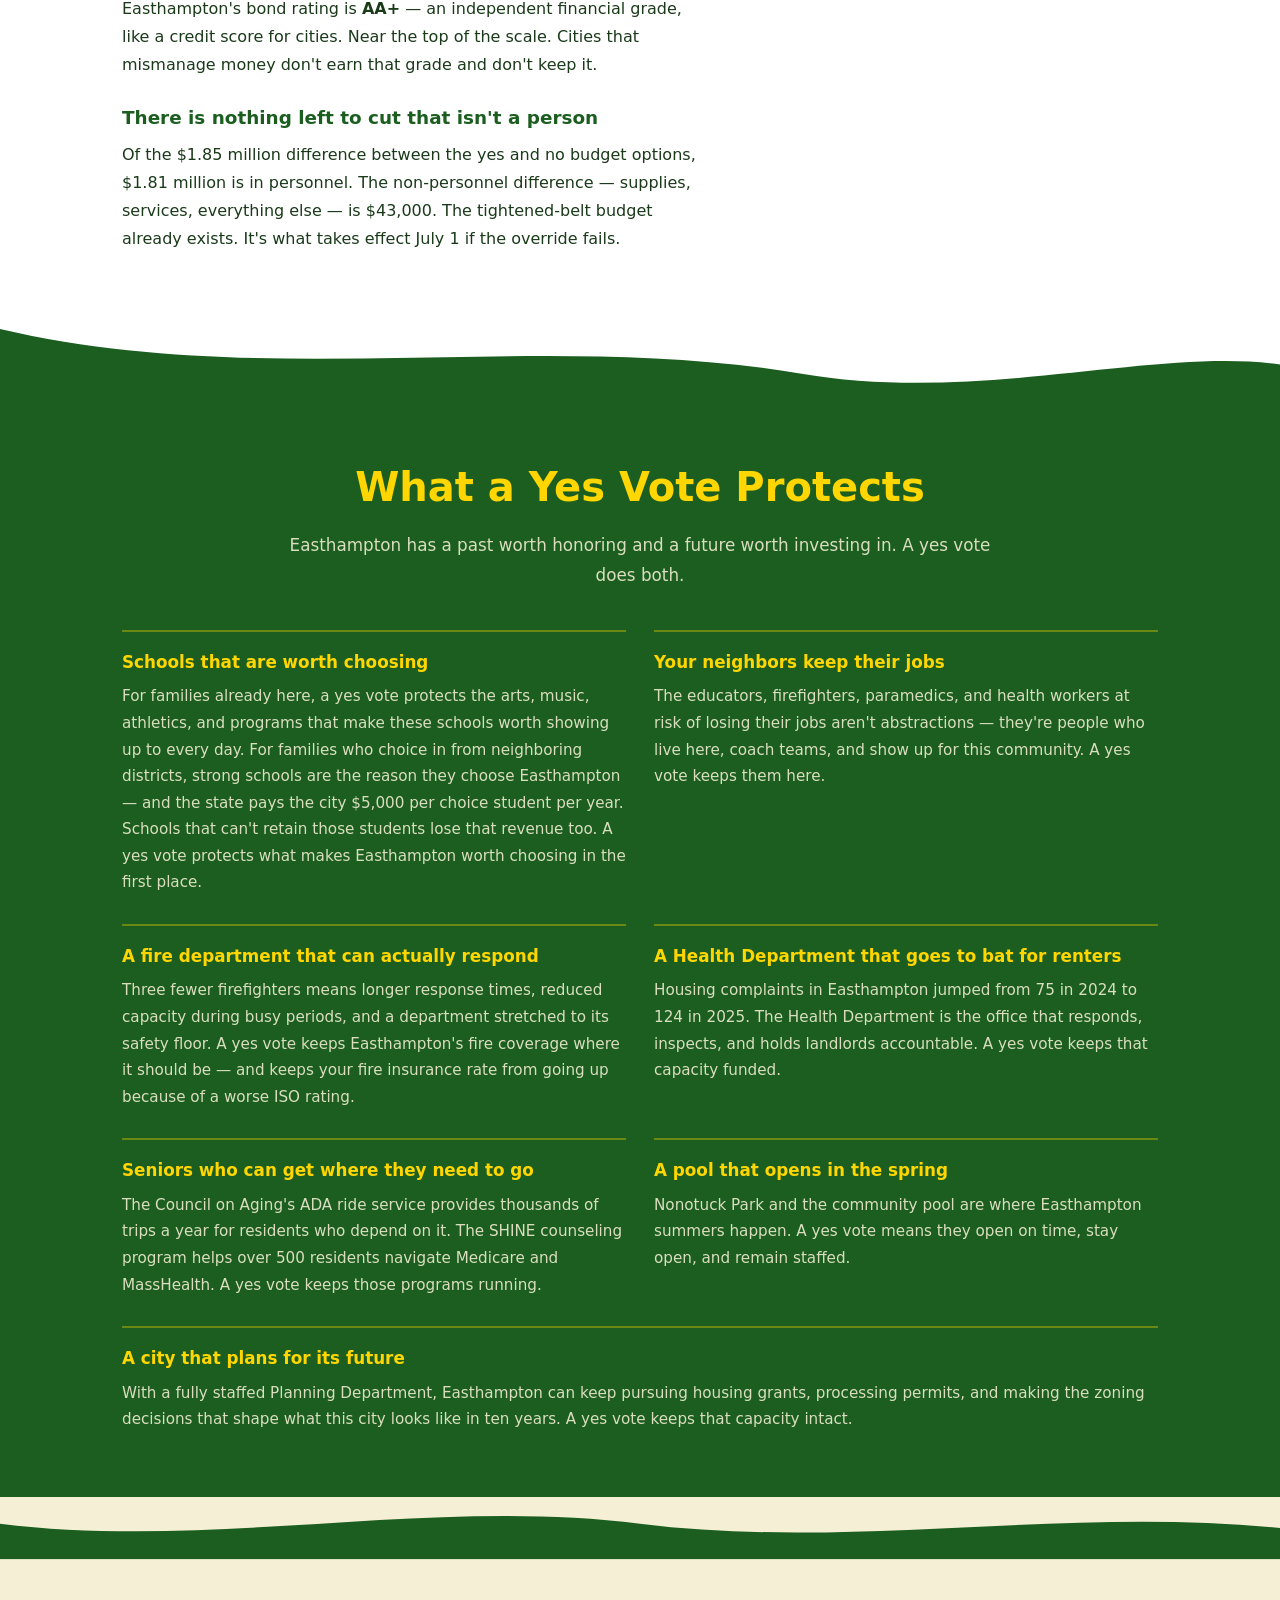
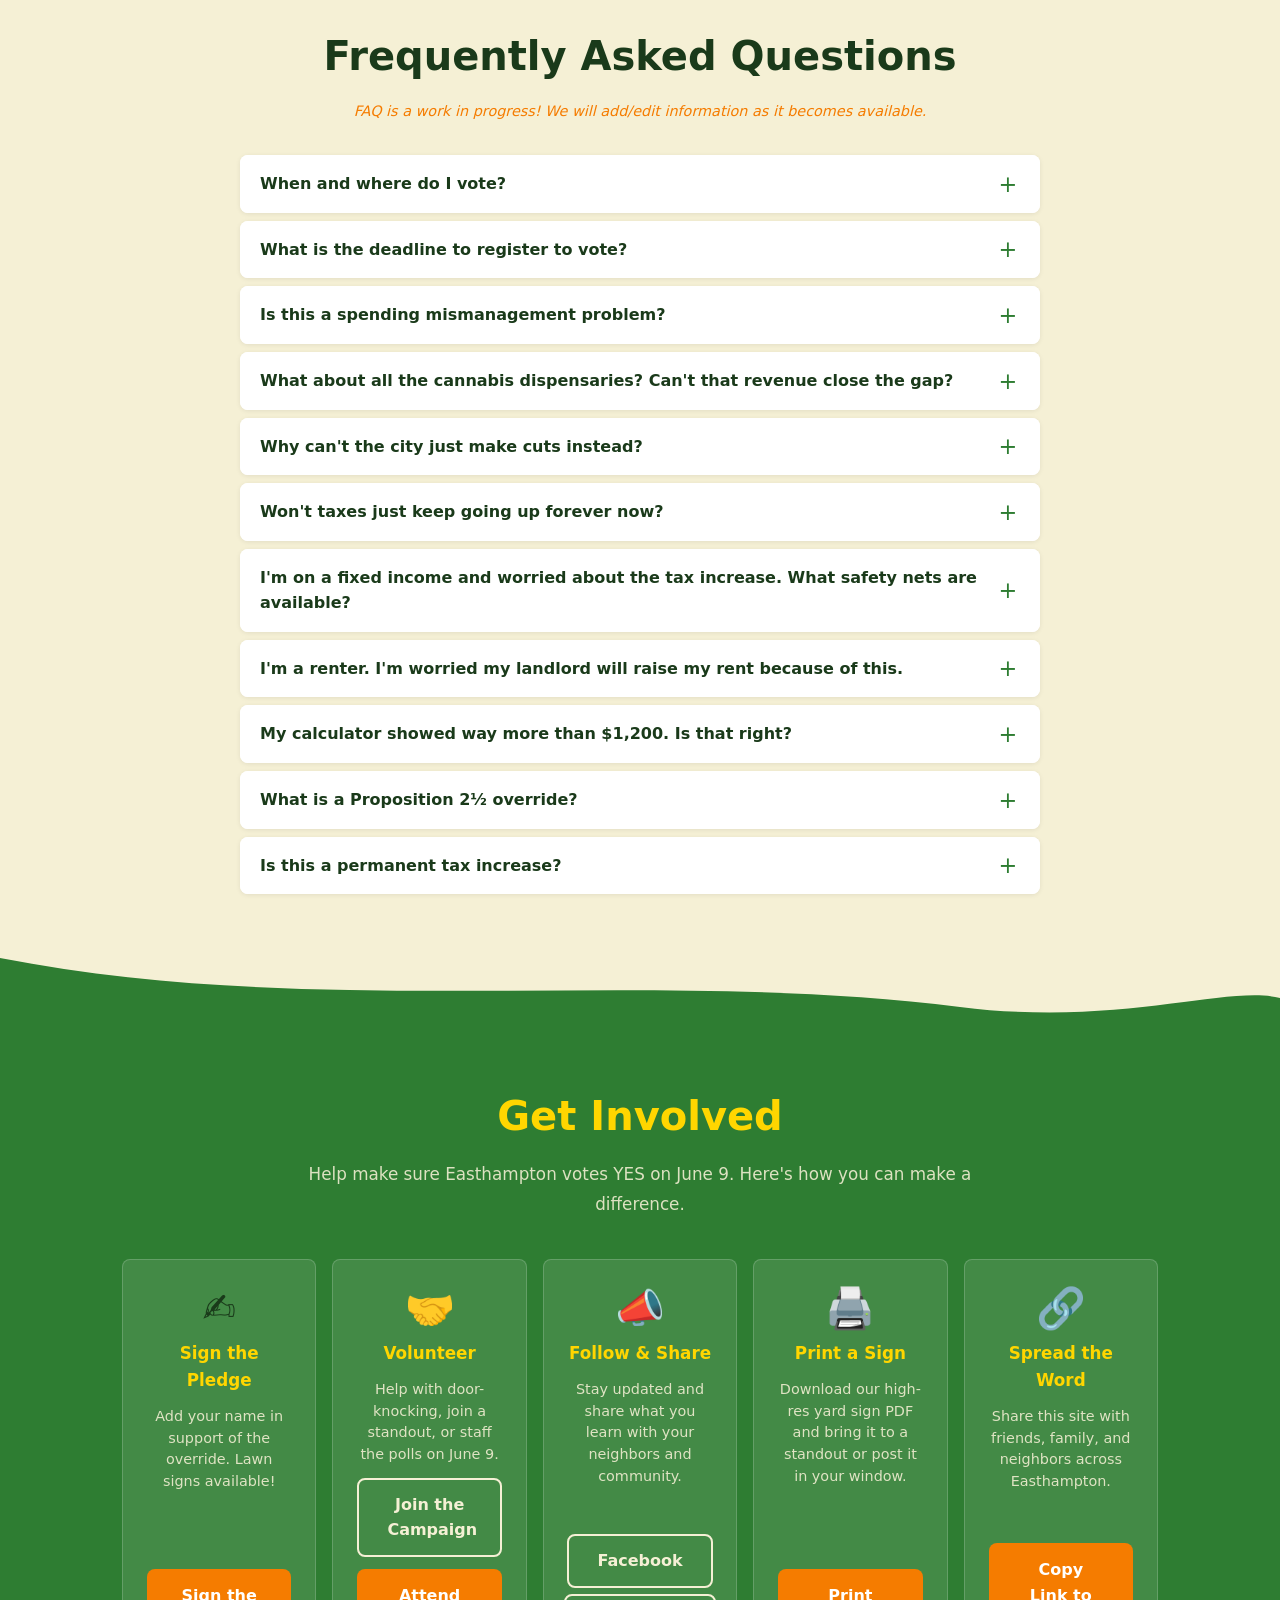
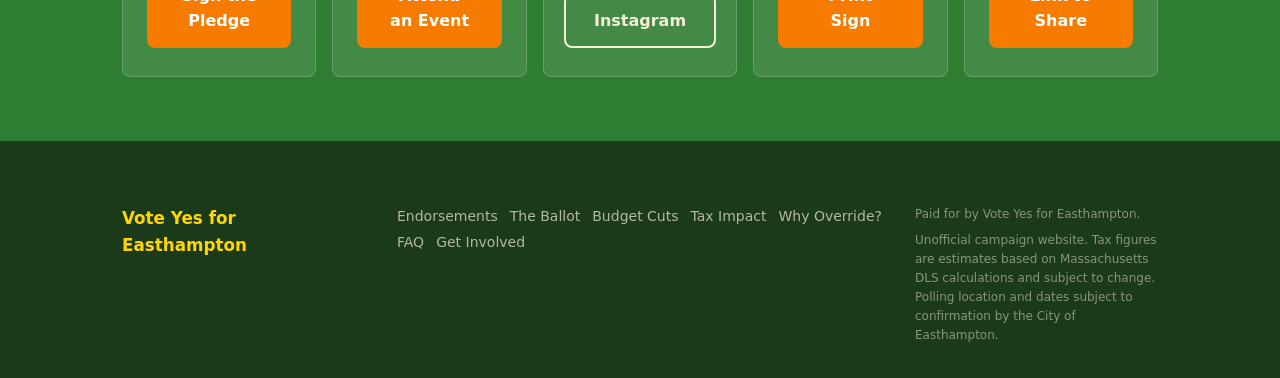
==== commit 2de37eb0: "Revert "you go back. jack. do it again." This reverts commit bcf684bb5cb6f4fa7bff7319ad9f5e06c74084c" ====
--- a/index.html
+++ b/index.html
@@ -117,6 +117,7 @@
         <li><a href="#events">Standouts</a></li>
         <li><a href="#ballot">The Ballot</a></li>
         <li><a href="#cuts">Budget Cuts</a></li>
+        <li><a href="#community-spotlight">Spotlight</a></li>
         <li><a href="#tax">Tax Impact</a></li>
         <li><a href="#why">Why Override?</a></li>
         <li><a href="#faq">FAQ</a></li>
@@ -542,10 +543,16 @@
           <span class="cuts-total__label">Total budget gap the override closes:</span>
           <span class="cuts-total__amount">~$6.9 million</span>
         </div>
+      </div>
+    </section>
+
+    <!-- ===== COMMUNITY SPOTLIGHT PROMO ===== -->
+    <section id="community-spotlight" aria-label="Community Spotlight Series">
+      <div class="container">
         <div class="spotlight-promo">
           <div class="spotlight-promo__text">
-            <h3>Community Spotlight</h3>
-            <p>Check out more detail about the community impact of cuts in each of 18 different departments, from the Fire Department to school arts and music programs.</p>
+            <h2 class="section-heading">Community Spotlight Series</h2>
+            <p>We've been spotlighting the programs and services your city provides — and what's at stake if the override fails. Read about all 18 services, from the Fire Department to school arts and music programs.</p>
           </div>
           <a href="/spotlight" class="btn btn--amber">Read the Spotlight →</a>
         </div>
--- a/style.css
+++ b/style.css
@@ -1838,41 +1838,40 @@
   .nin-paths    { grid-template-columns: 1fr; }
 }
 
-/* ===== COMMUNITY SPOTLIGHT PROMO (main page added to budget cuts) ===== */
+/* ===== COMMUNITY SPOTLIGHT PROMO (main page) ===== */
+#community-spotlight {
+  background: var(--color-cream);
+  padding: 3rem 0;
+}
 
 .spotlight-promo {
   display: flex;
   align-items: center;
   justify-content: space-between;
   gap: 2rem;
-  background: var(--color-cream);
-  border-radius: var(--radius);
-  border-left: 4px solid var(--color-amber);
-  padding: 1.5rem 1.75rem;
-  margin-top: 2rem;
-}
-
-.spotlight-promo__text h3 {
-  color: var(--color-green-forest);
-  font-size: 1.05rem;
-  font-weight: 700;
-  margin: 0 0 0.35rem;
+  background: var(--color-green-forest);
+  color: var(--color-white);
+  border-radius: 12px;
+  padding: 2.25rem 2.75rem;
+}
+
+.spotlight-promo__text .section-heading {
+  color: var(--color-gold);
+  margin-bottom: 0.5rem;
 }
 
 .spotlight-promo__text p {
-  color: var(--color-text-dark);
+  color: var(--color-cream);
   margin: 0;
-  max-width: 58ch;
-  font-size: 0.95rem;
-  line-height: 1.55;
+  max-width: 55ch;
+  line-height: 1.6;
 }
 
 @media (max-width: 700px) {
   .spotlight-promo {
     flex-direction: column;
-    align-items: flex-start;
-    gap: 1rem;
-    padding: 1.25rem 1.25rem 1.25rem 1.5rem;
+    text-align: center;
+    padding: 1.75rem 1.5rem;
   }
   .spotlight-promo__text p { max-width: none; }
 }
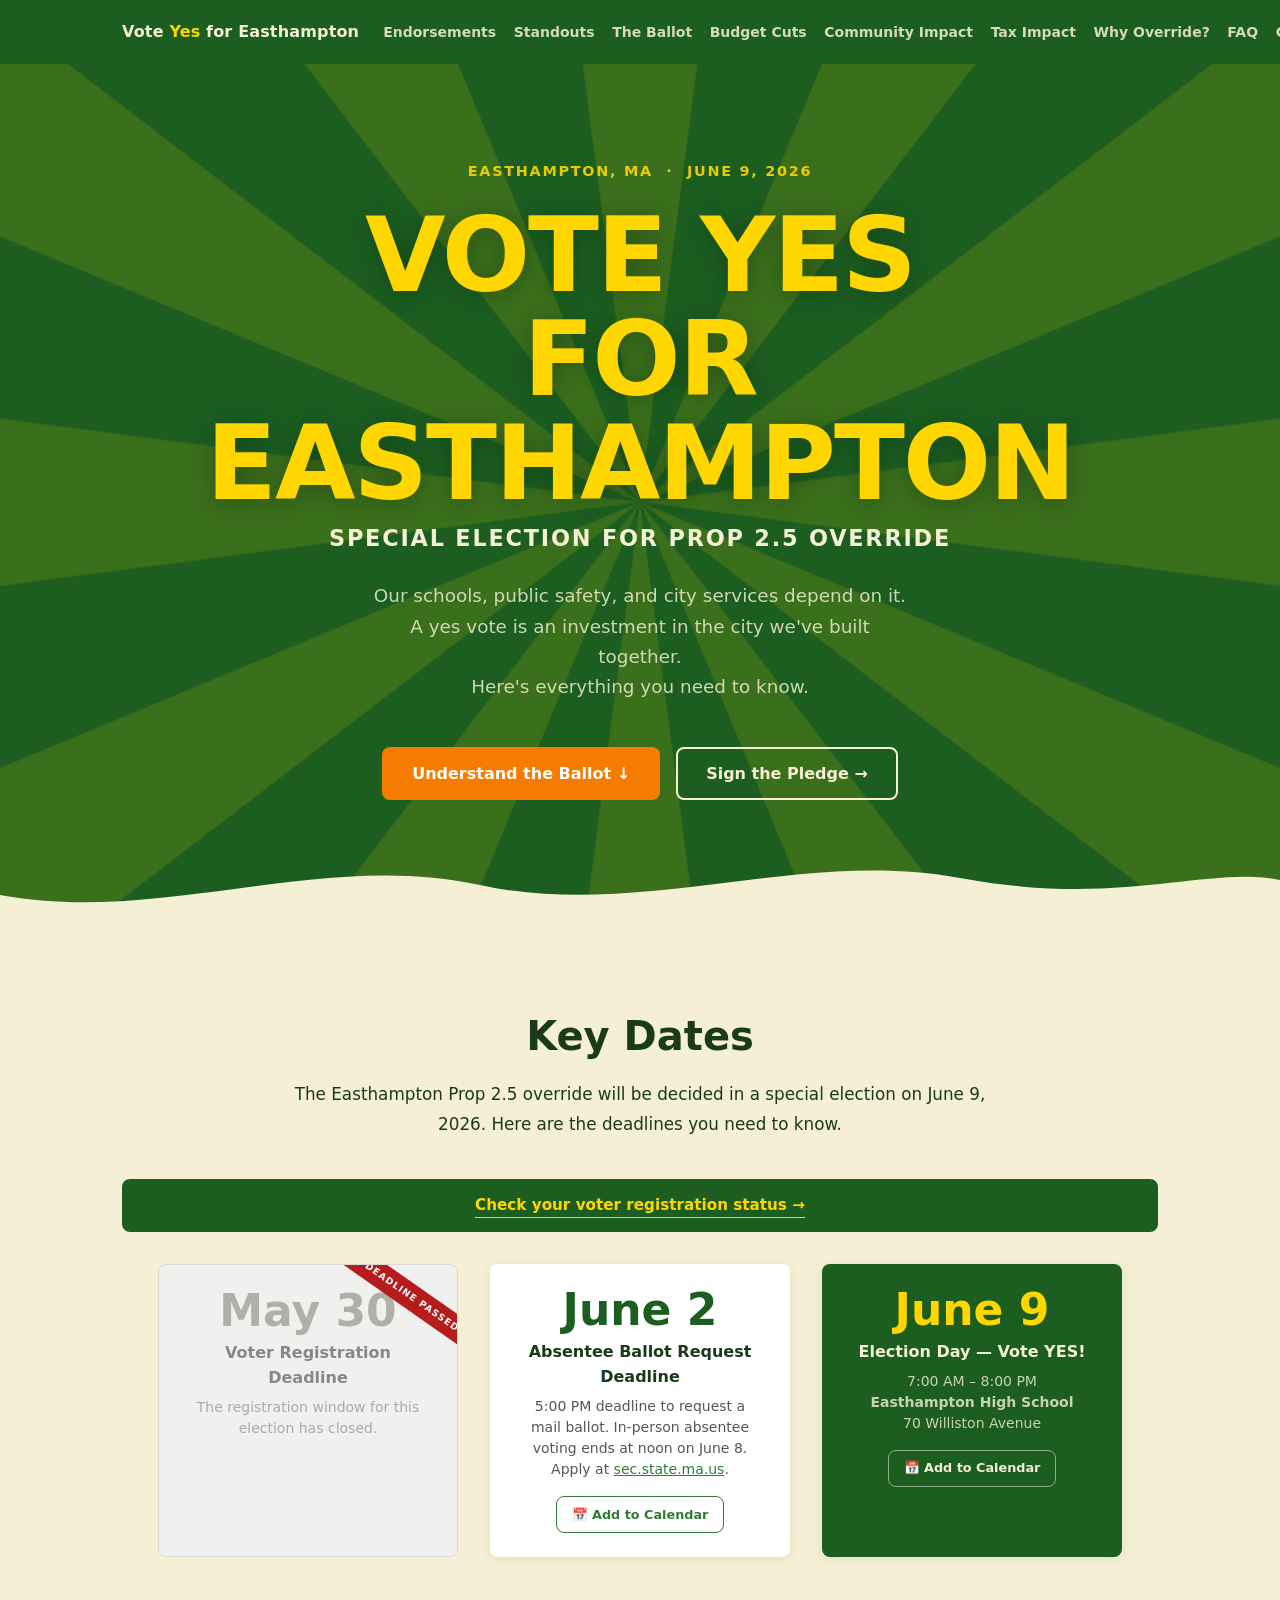
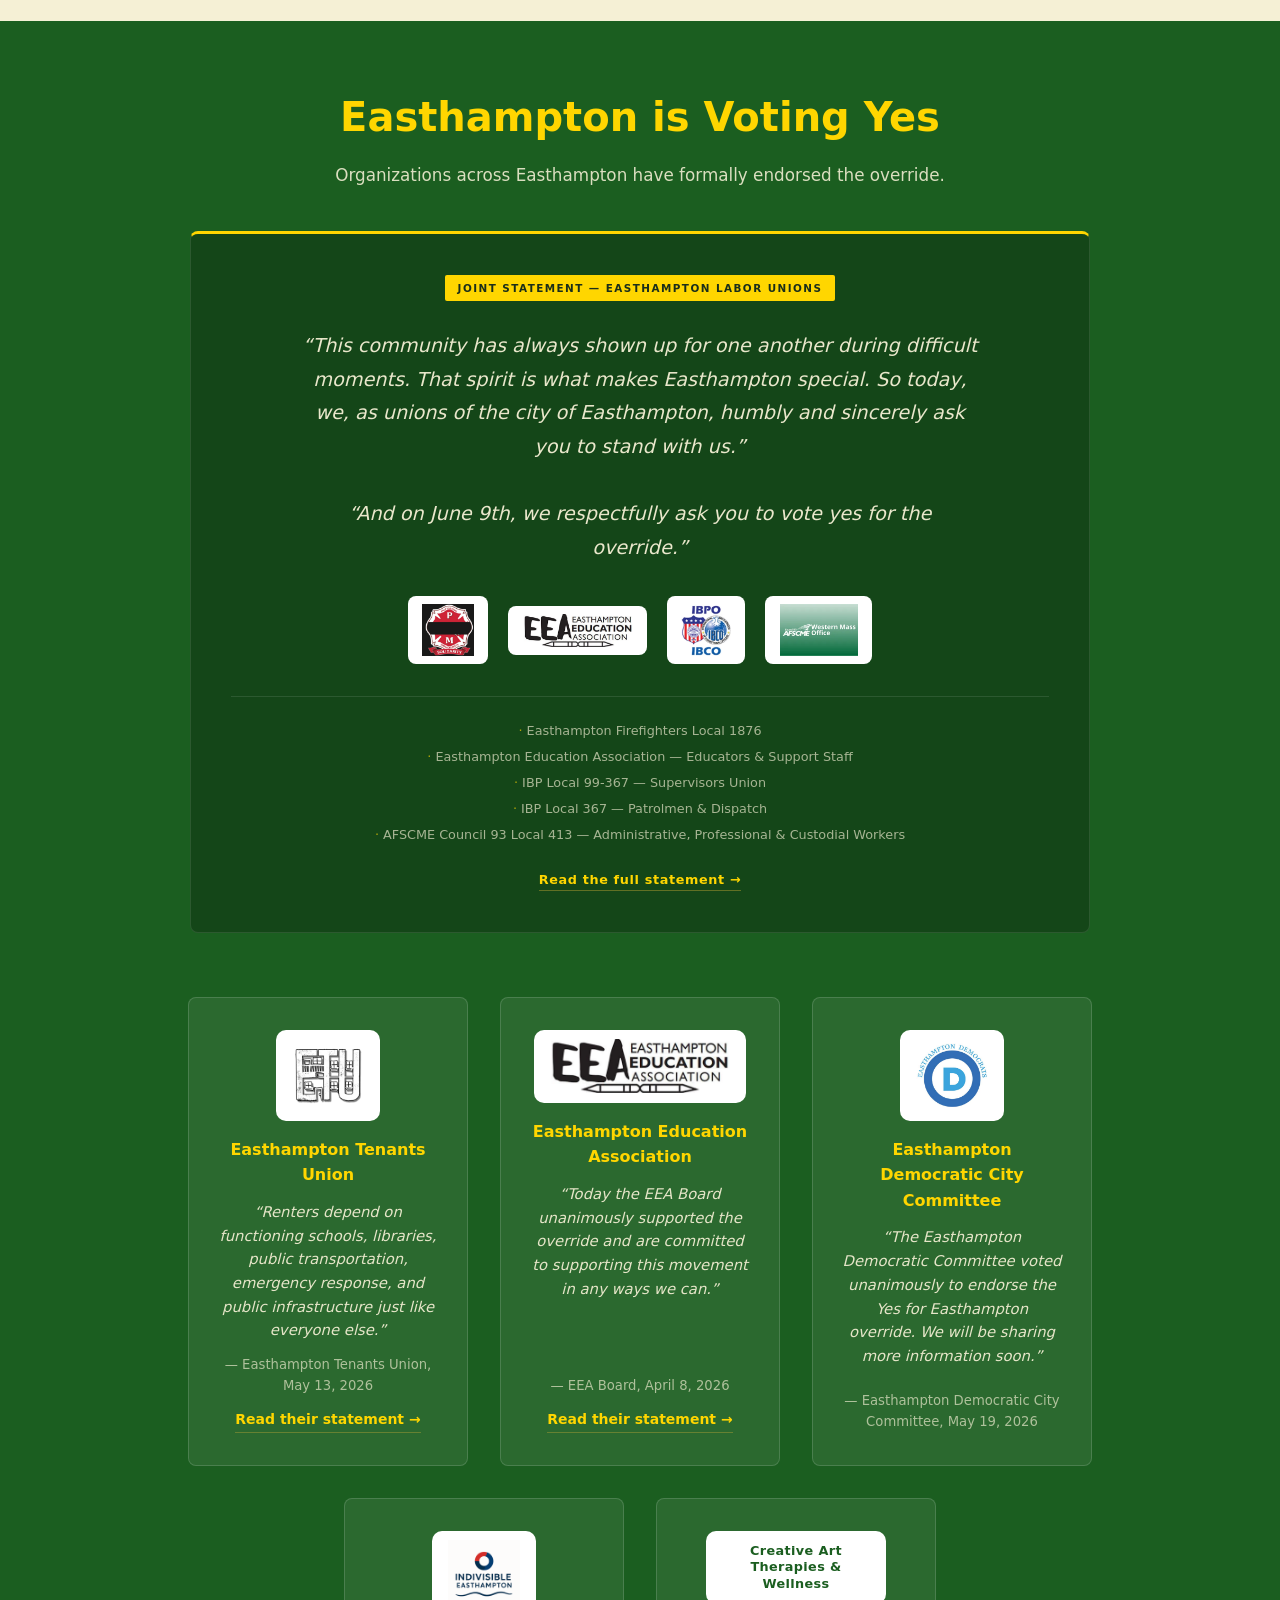
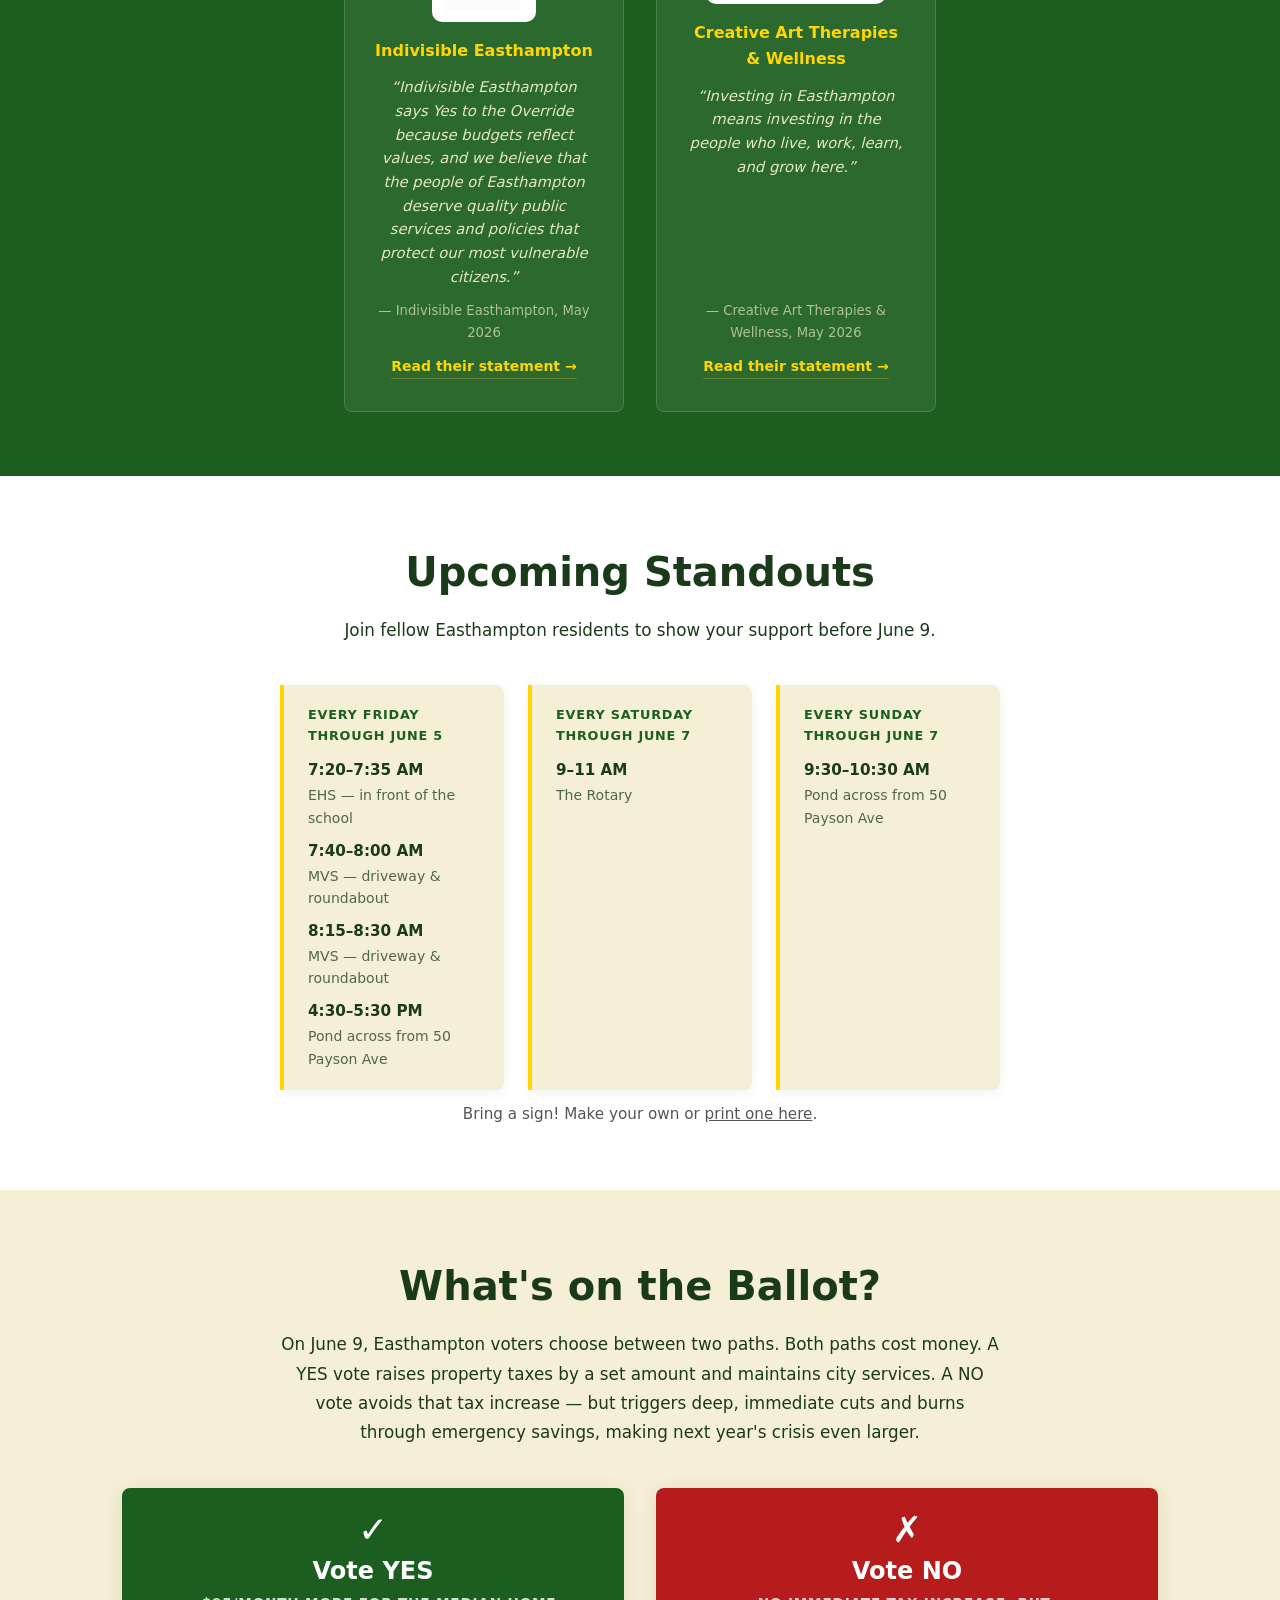
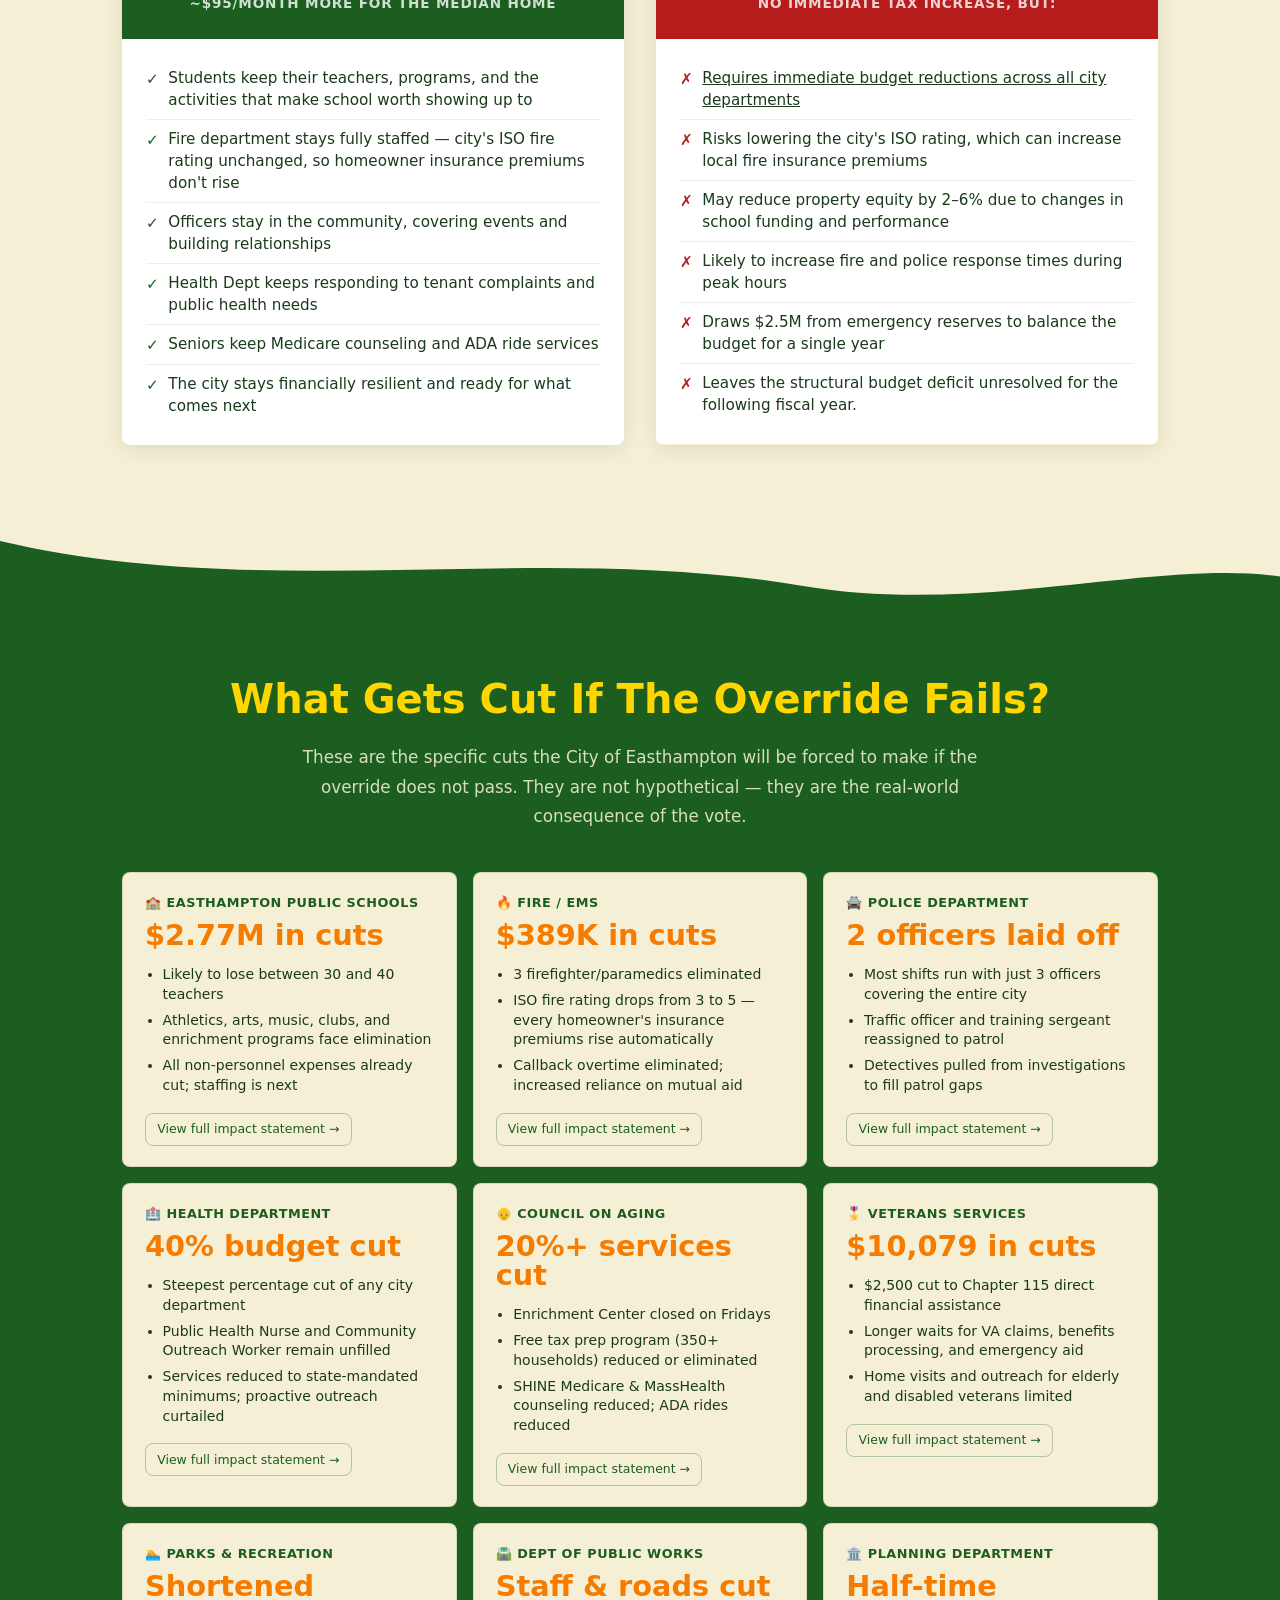
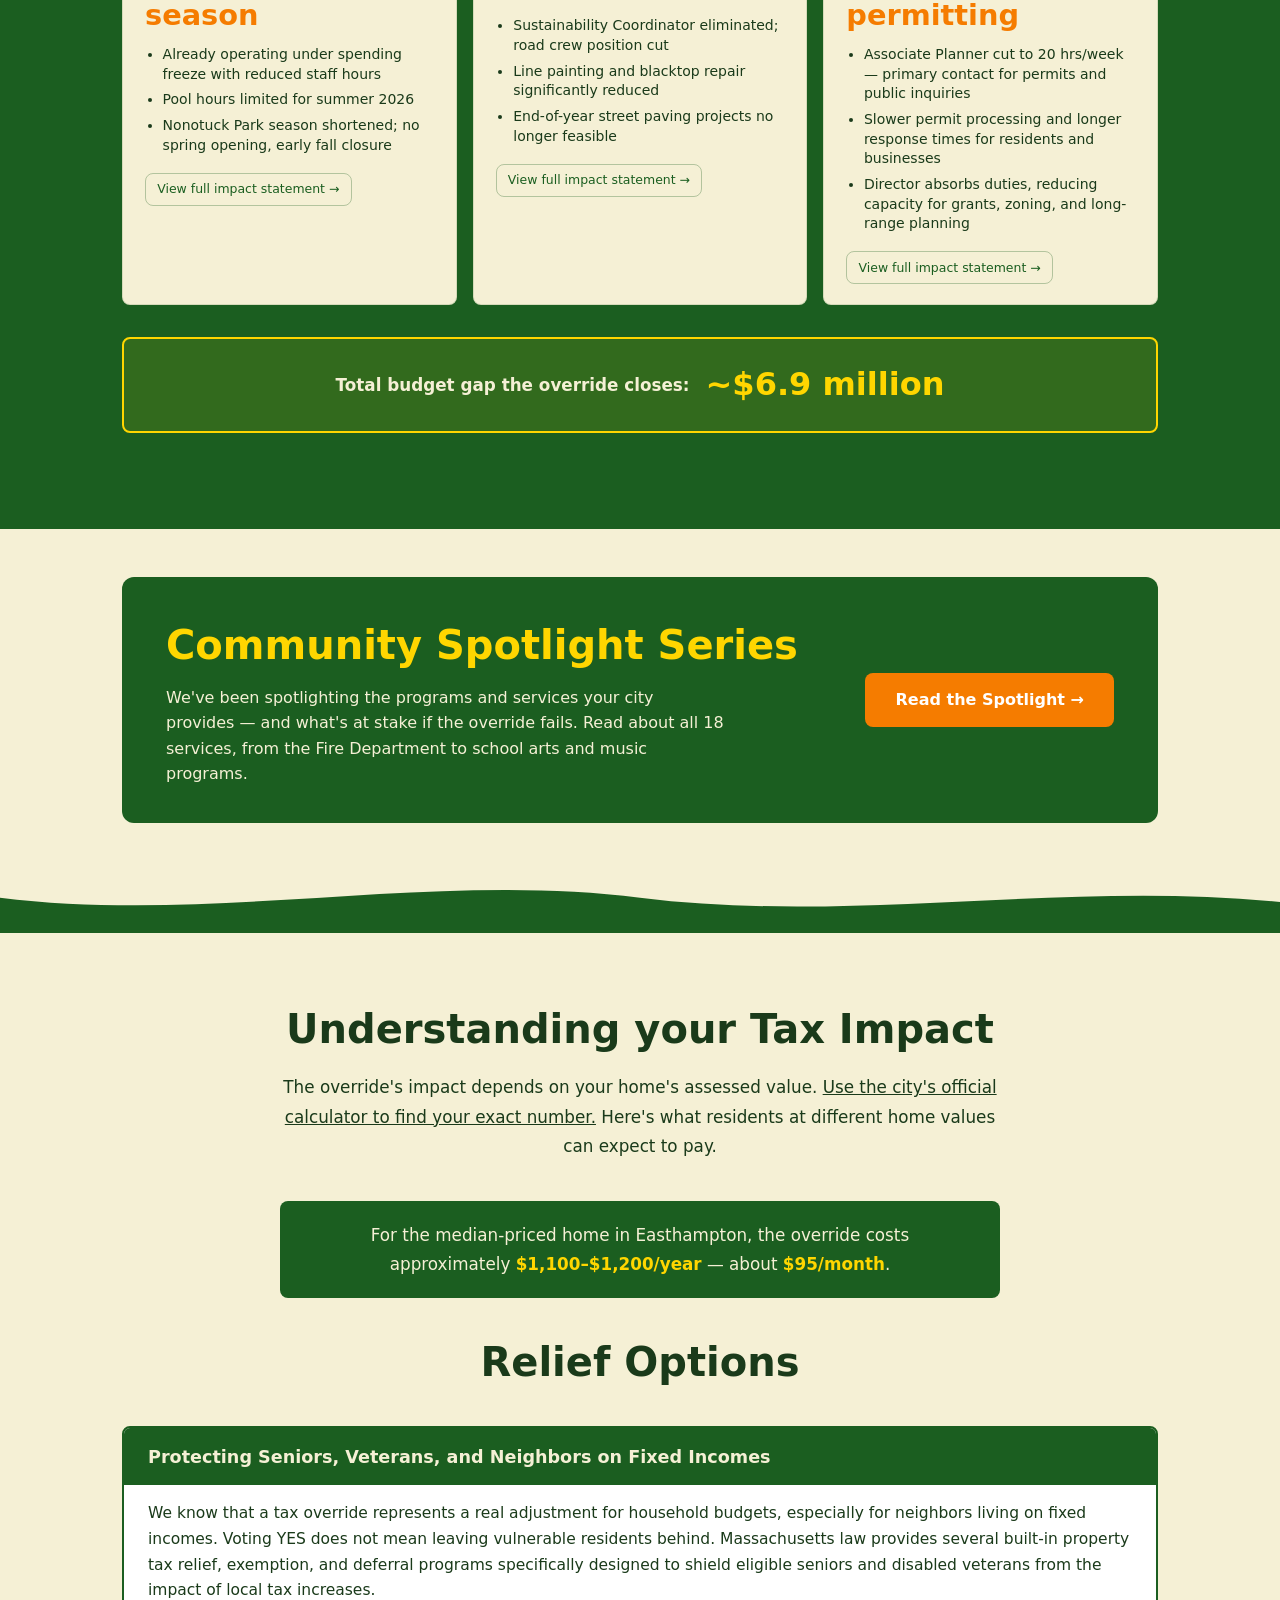
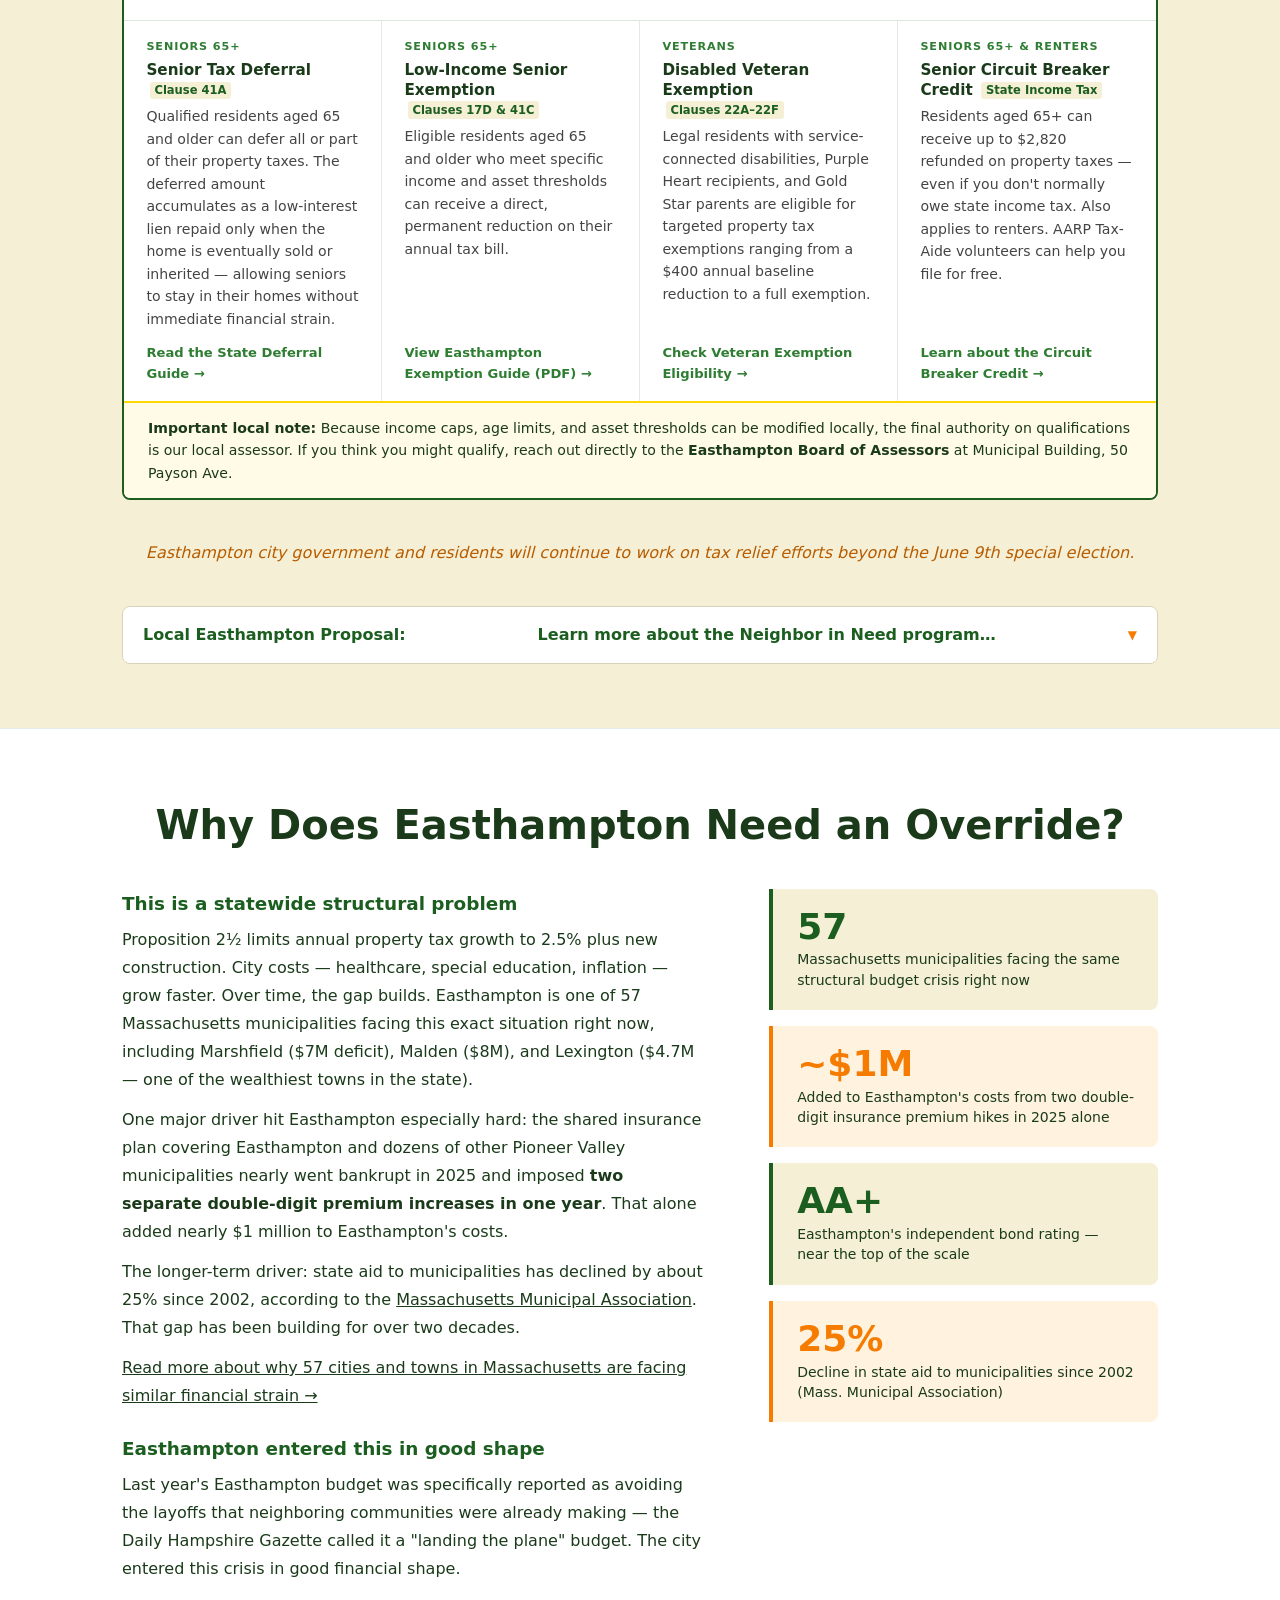
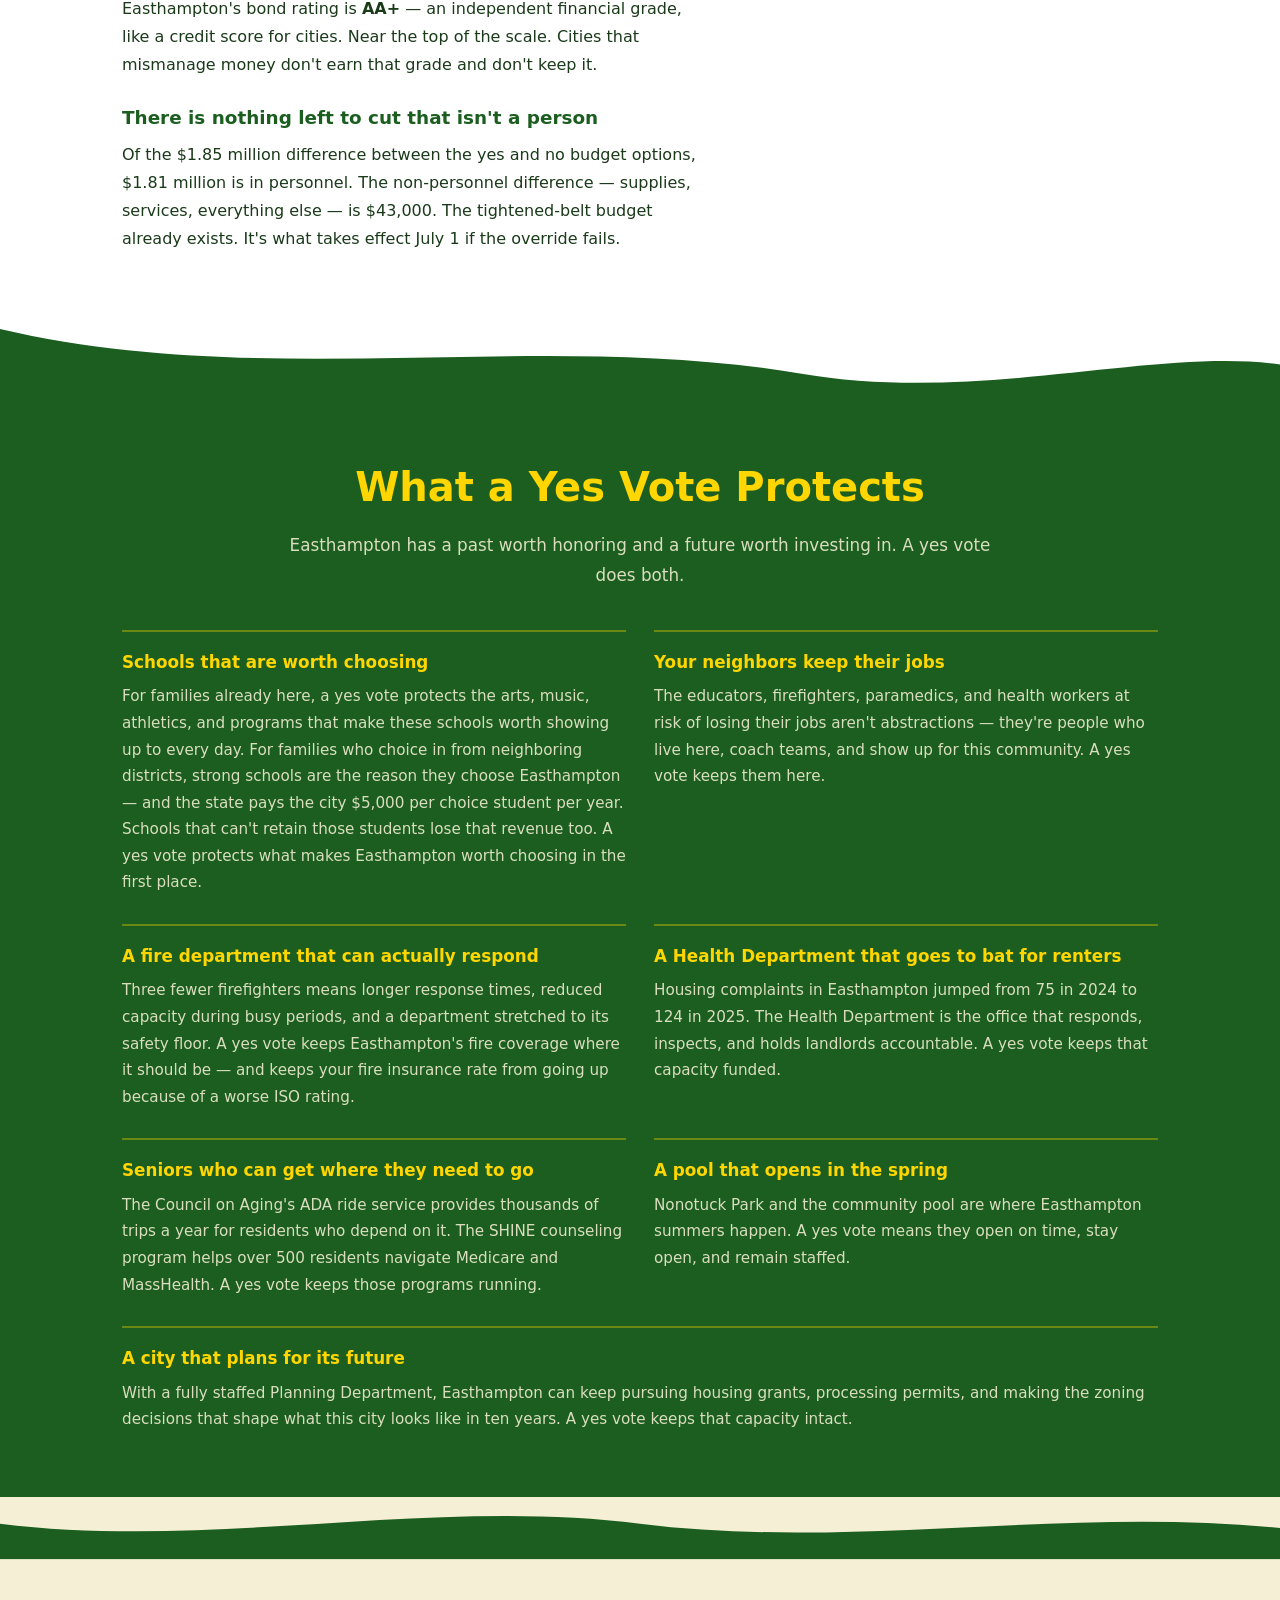
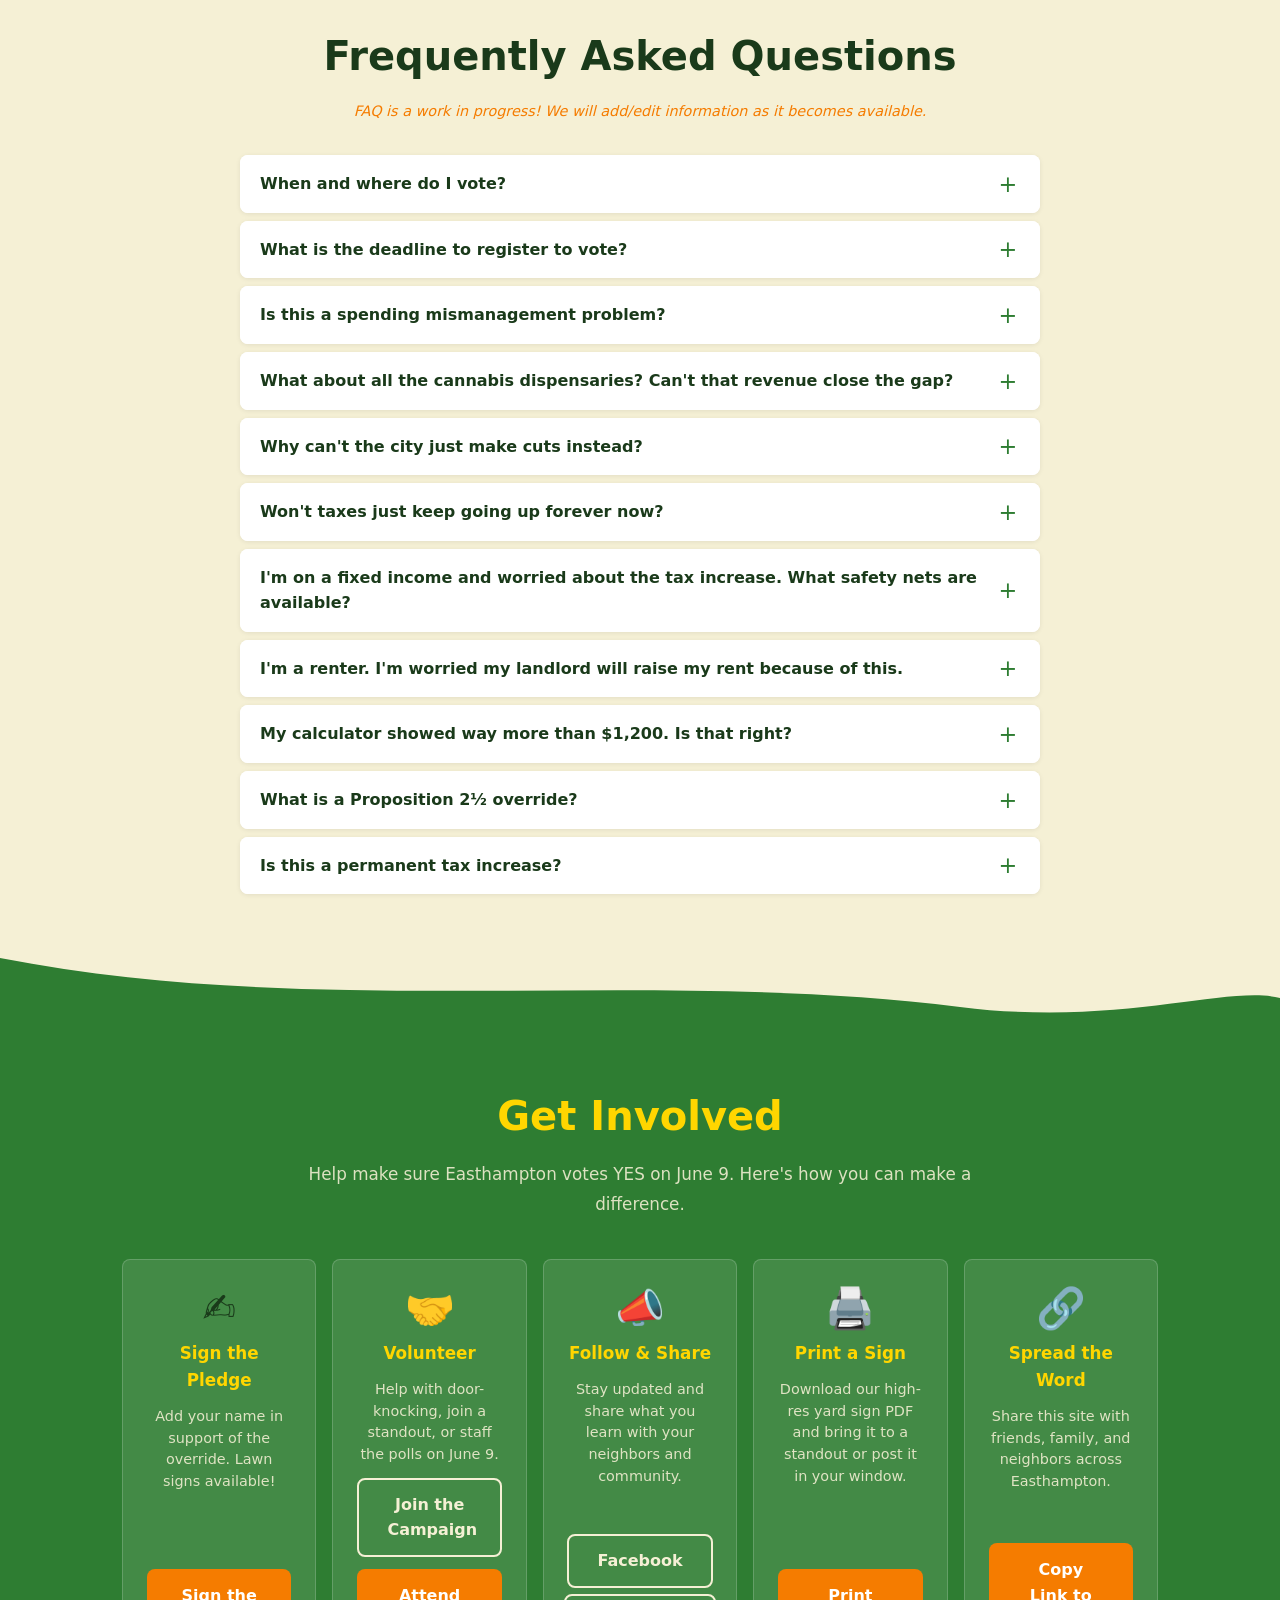
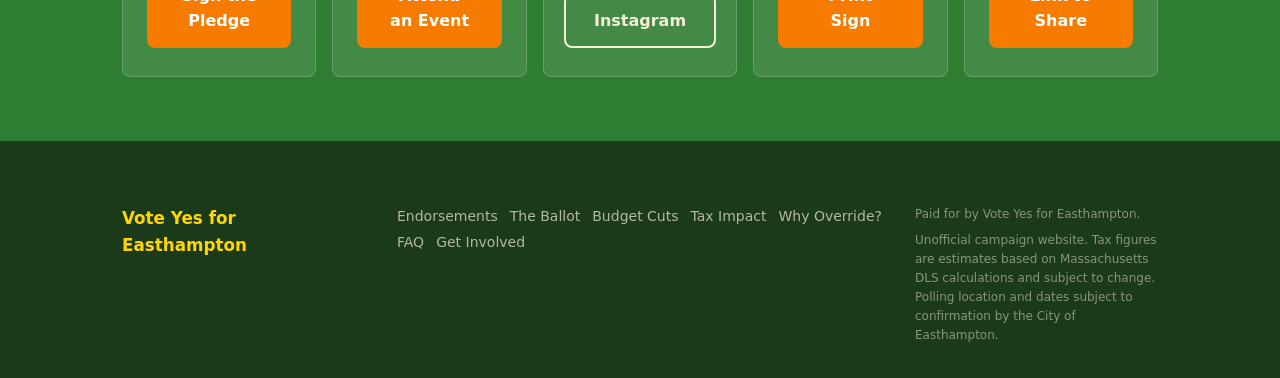
==== commit ade81174: "community impact nav" ====
--- a/index.html
+++ b/index.html
@@ -117,7 +117,7 @@
         <li><a href="#events">Standouts</a></li>
         <li><a href="#ballot">The Ballot</a></li>
         <li><a href="#cuts">Budget Cuts</a></li>
-        <li><a href="#community-spotlight">Spotlight</a></li>
+        <li><a href="#community-spotlight">Community Impact</a></li>
         <li><a href="#tax">Tax Impact</a></li>
         <li><a href="#why">Why Override?</a></li>
         <li><a href="#faq">FAQ</a></li>
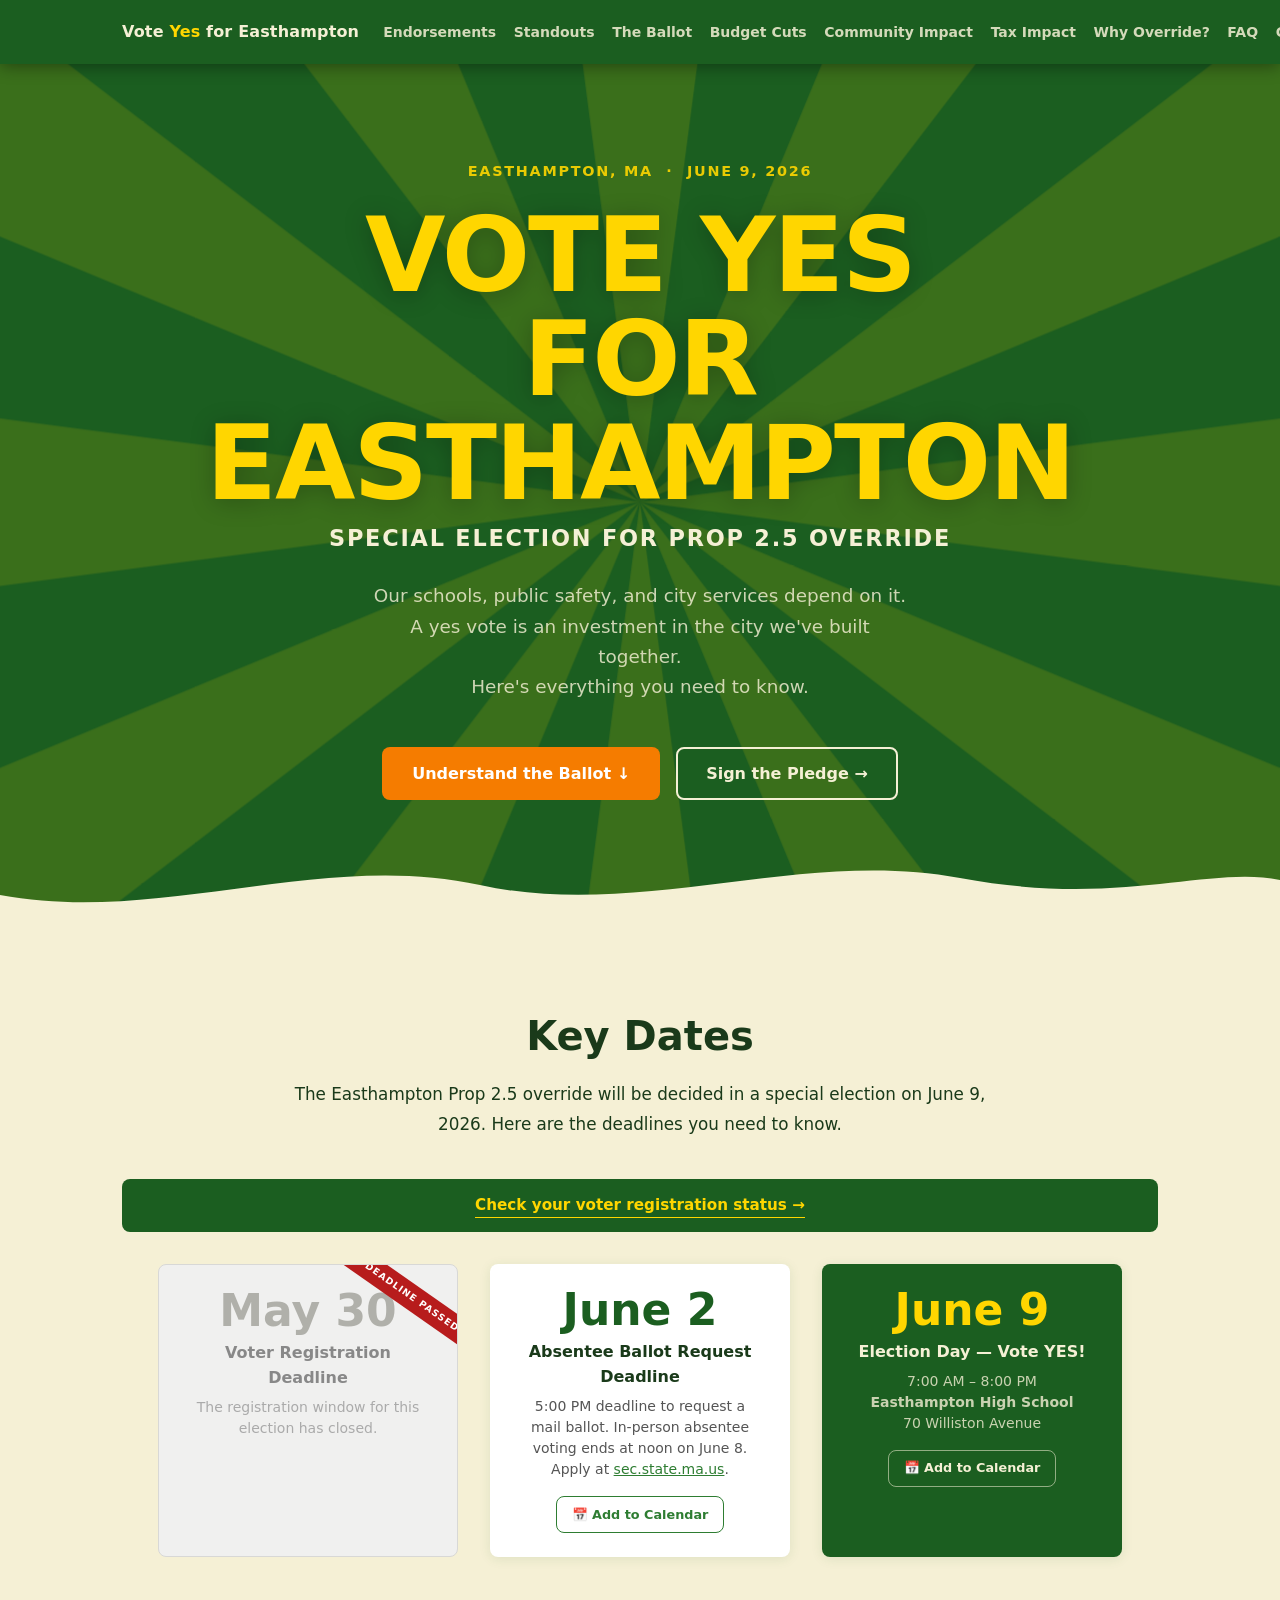
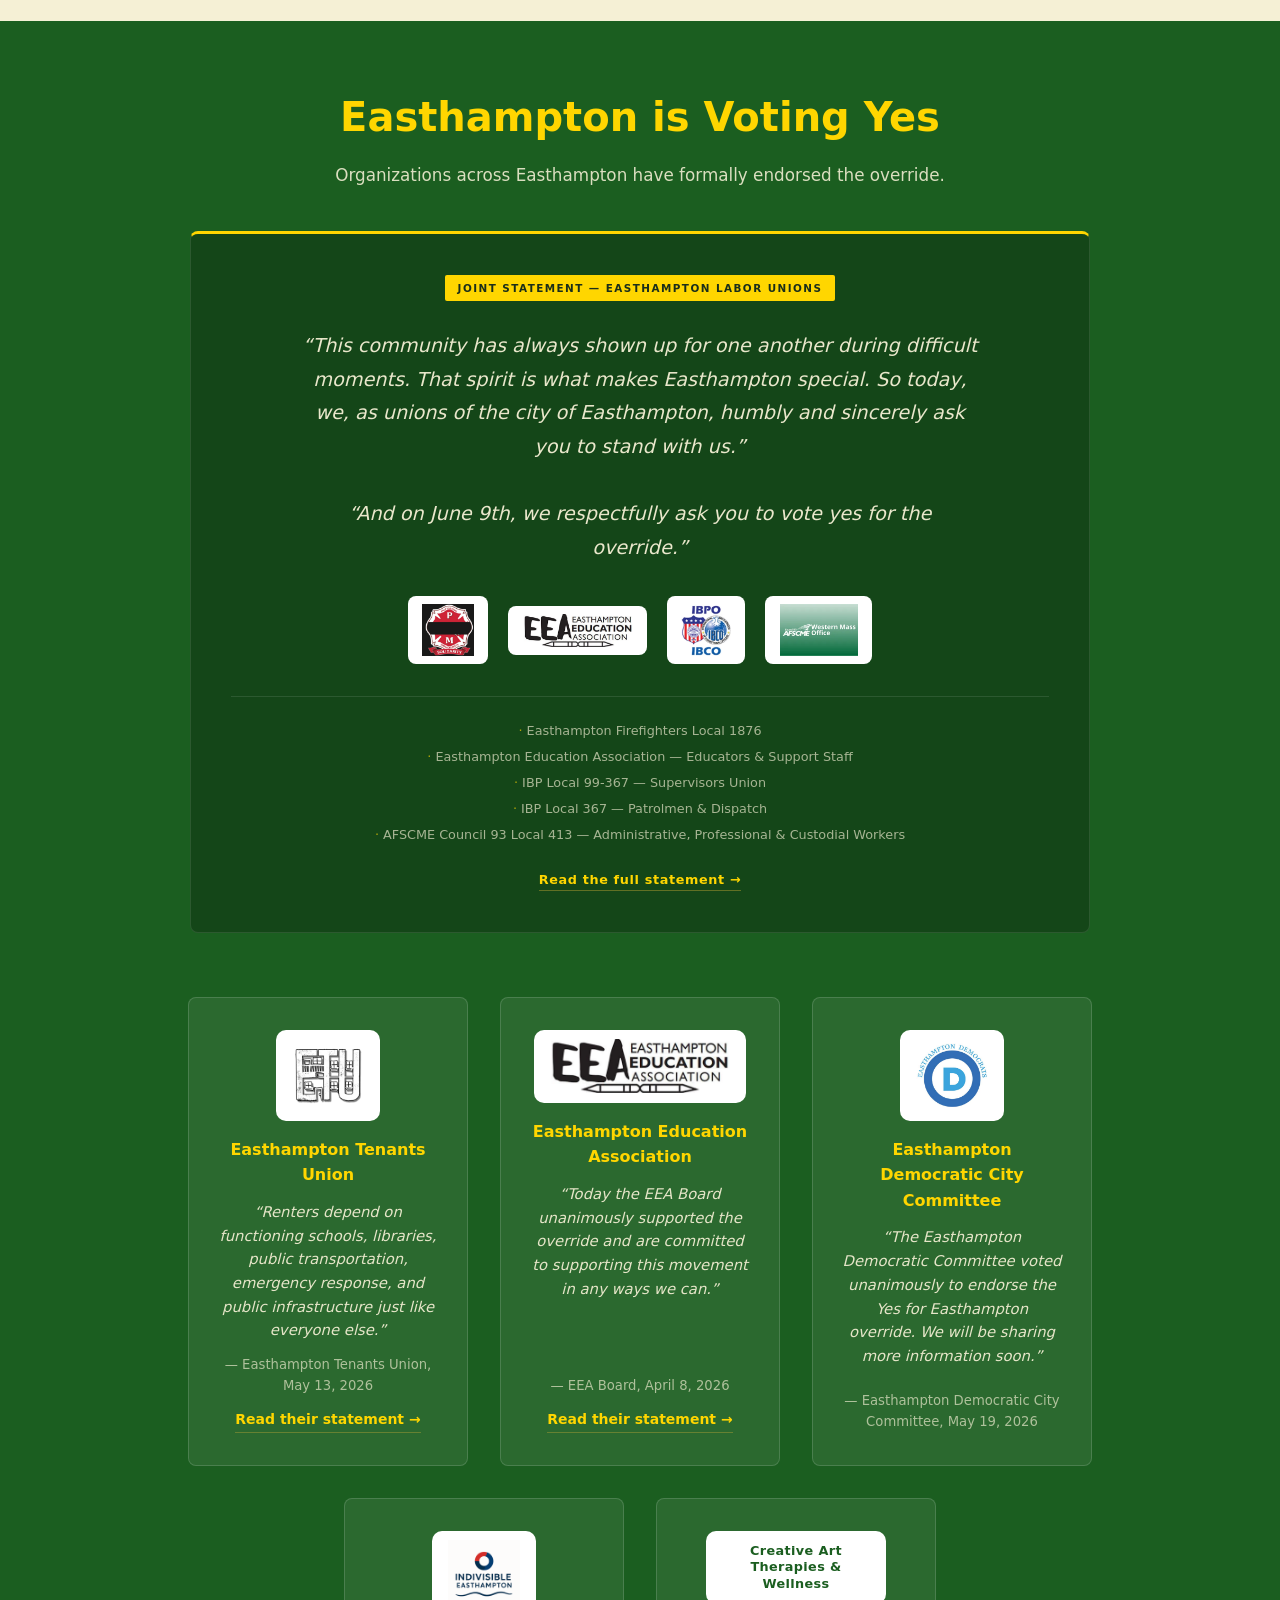
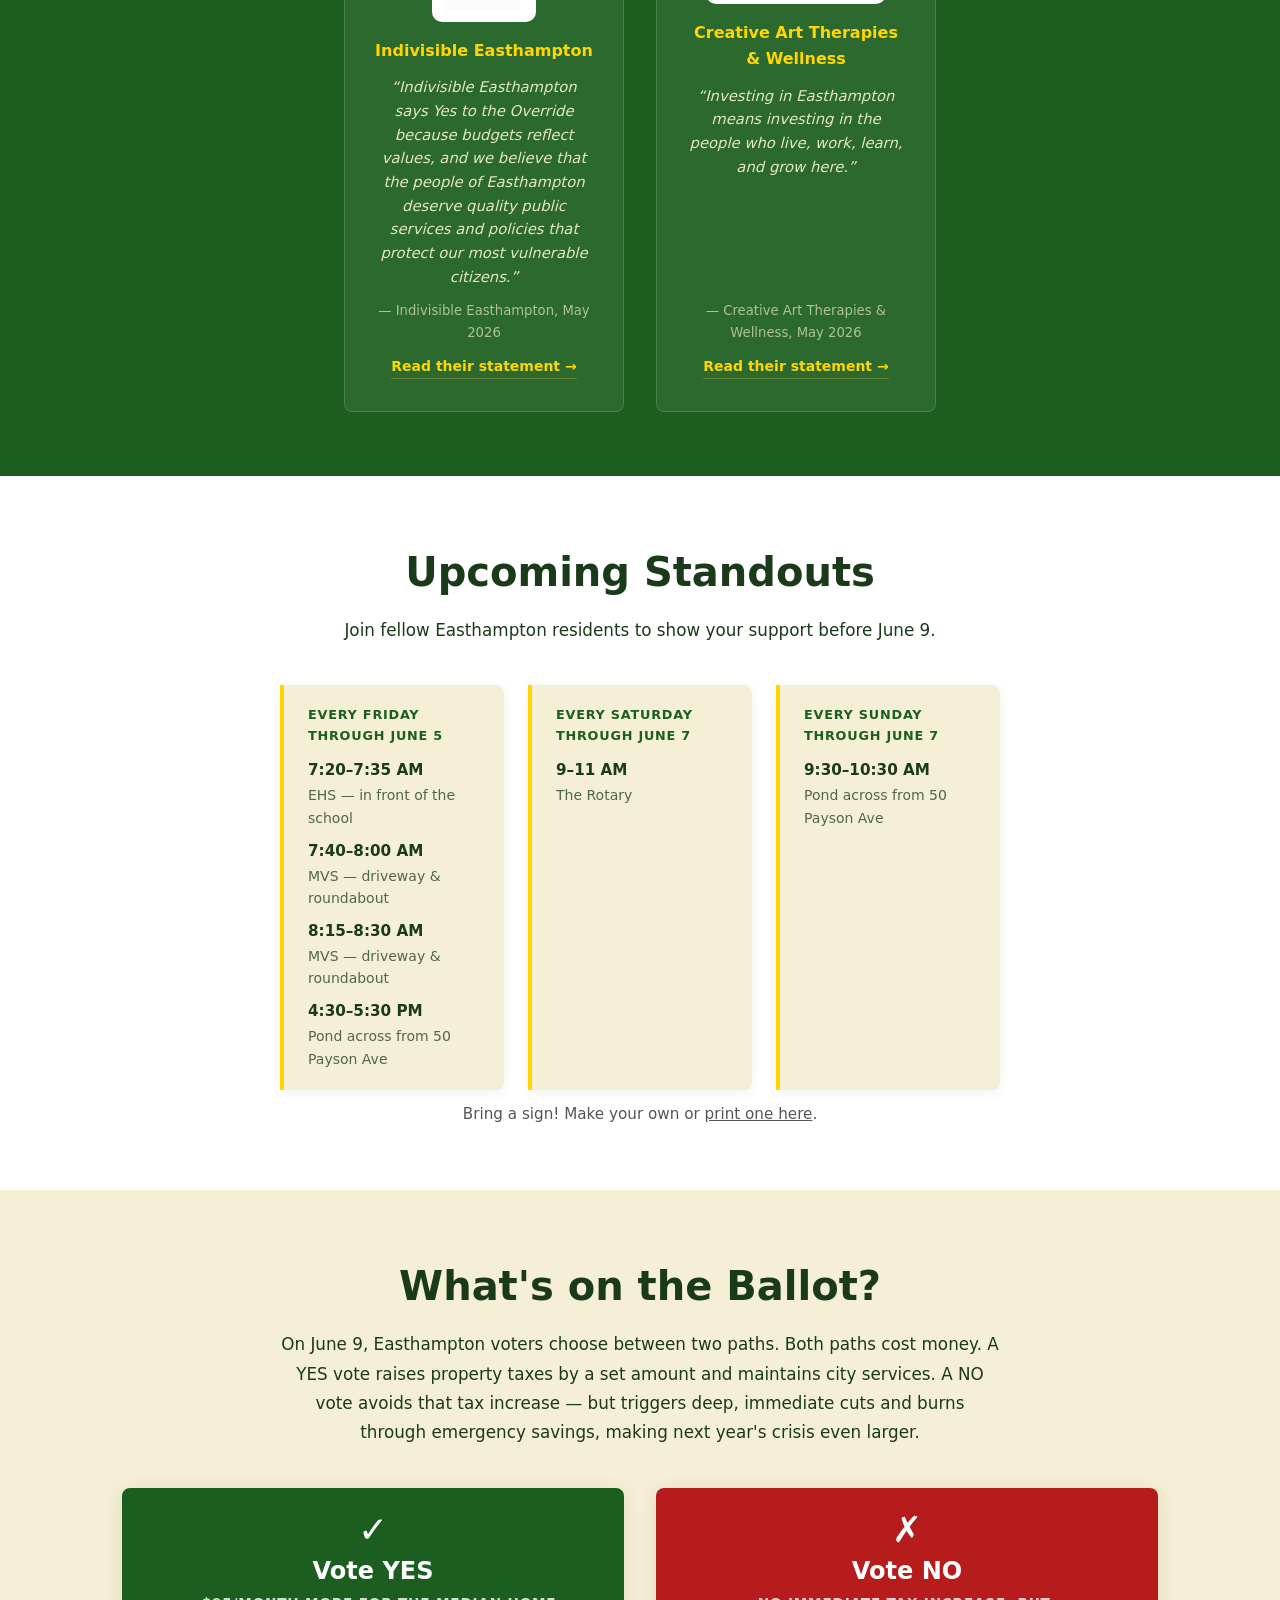
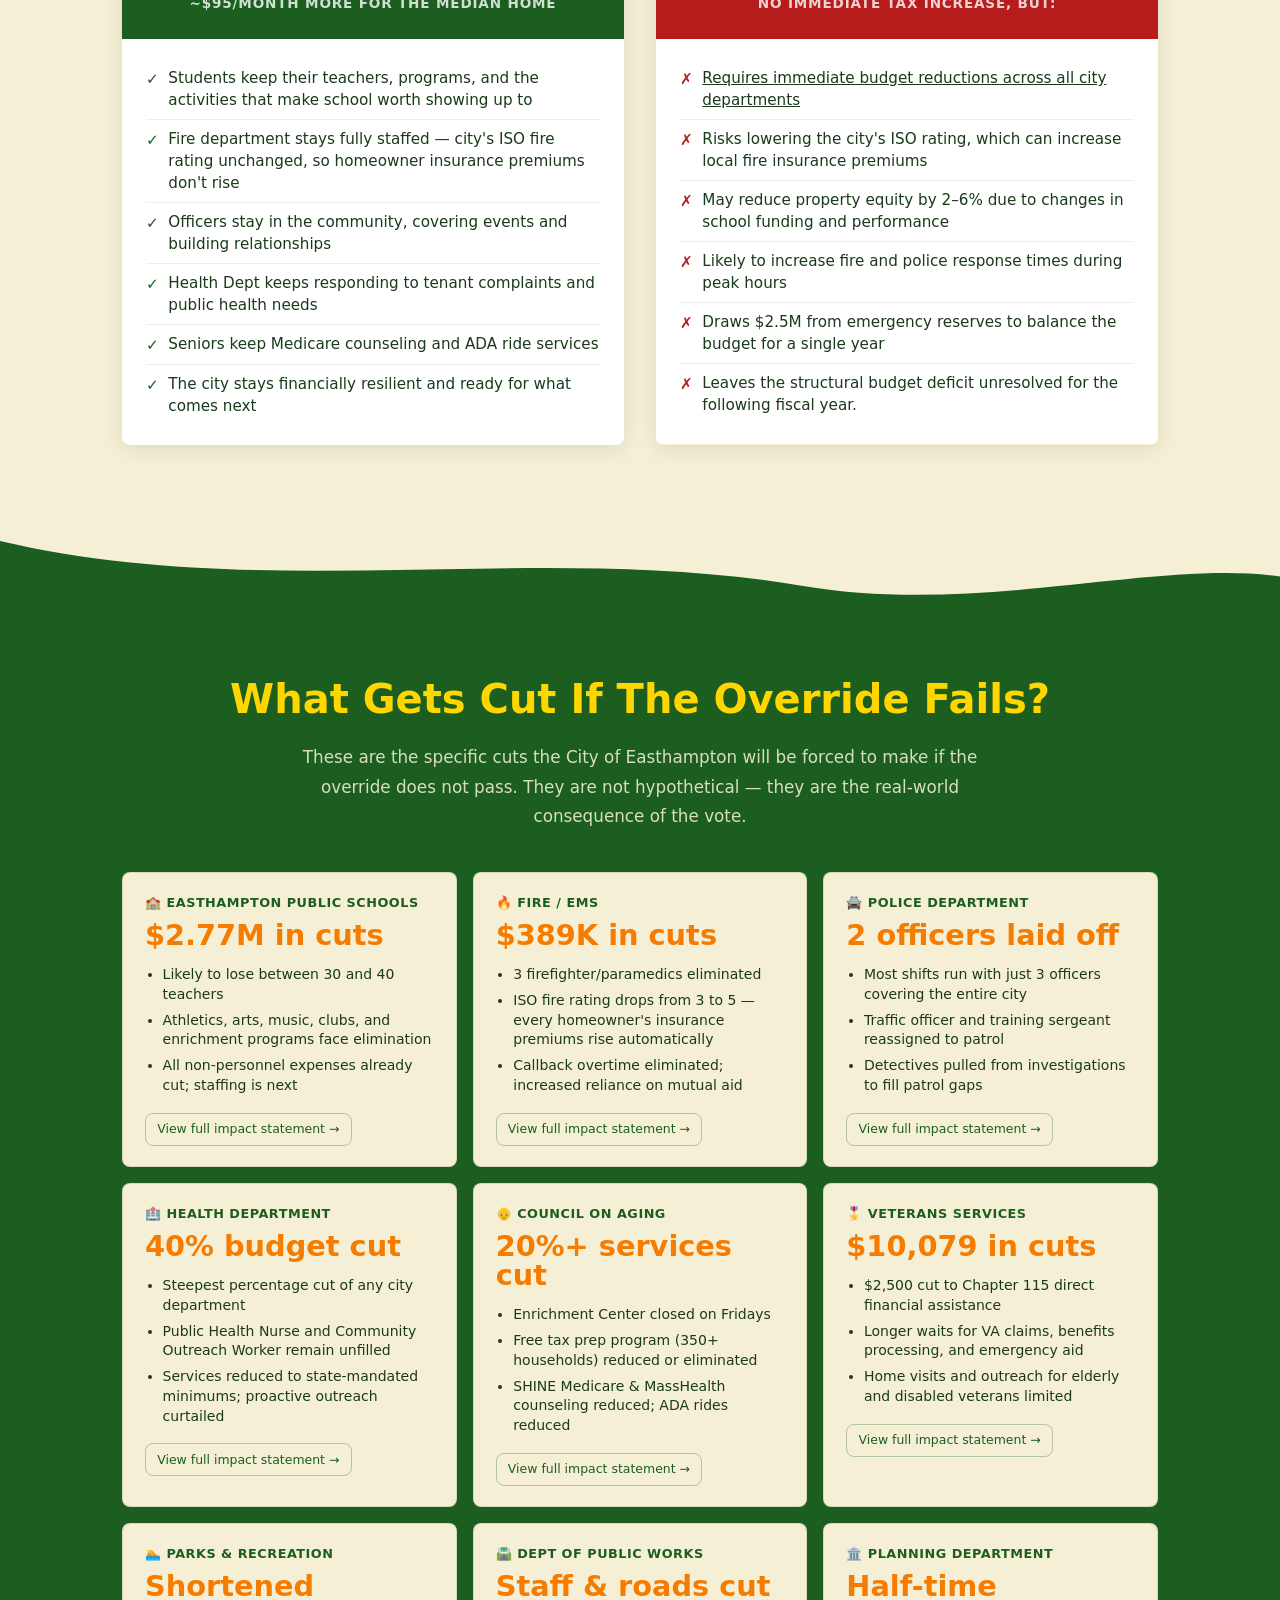
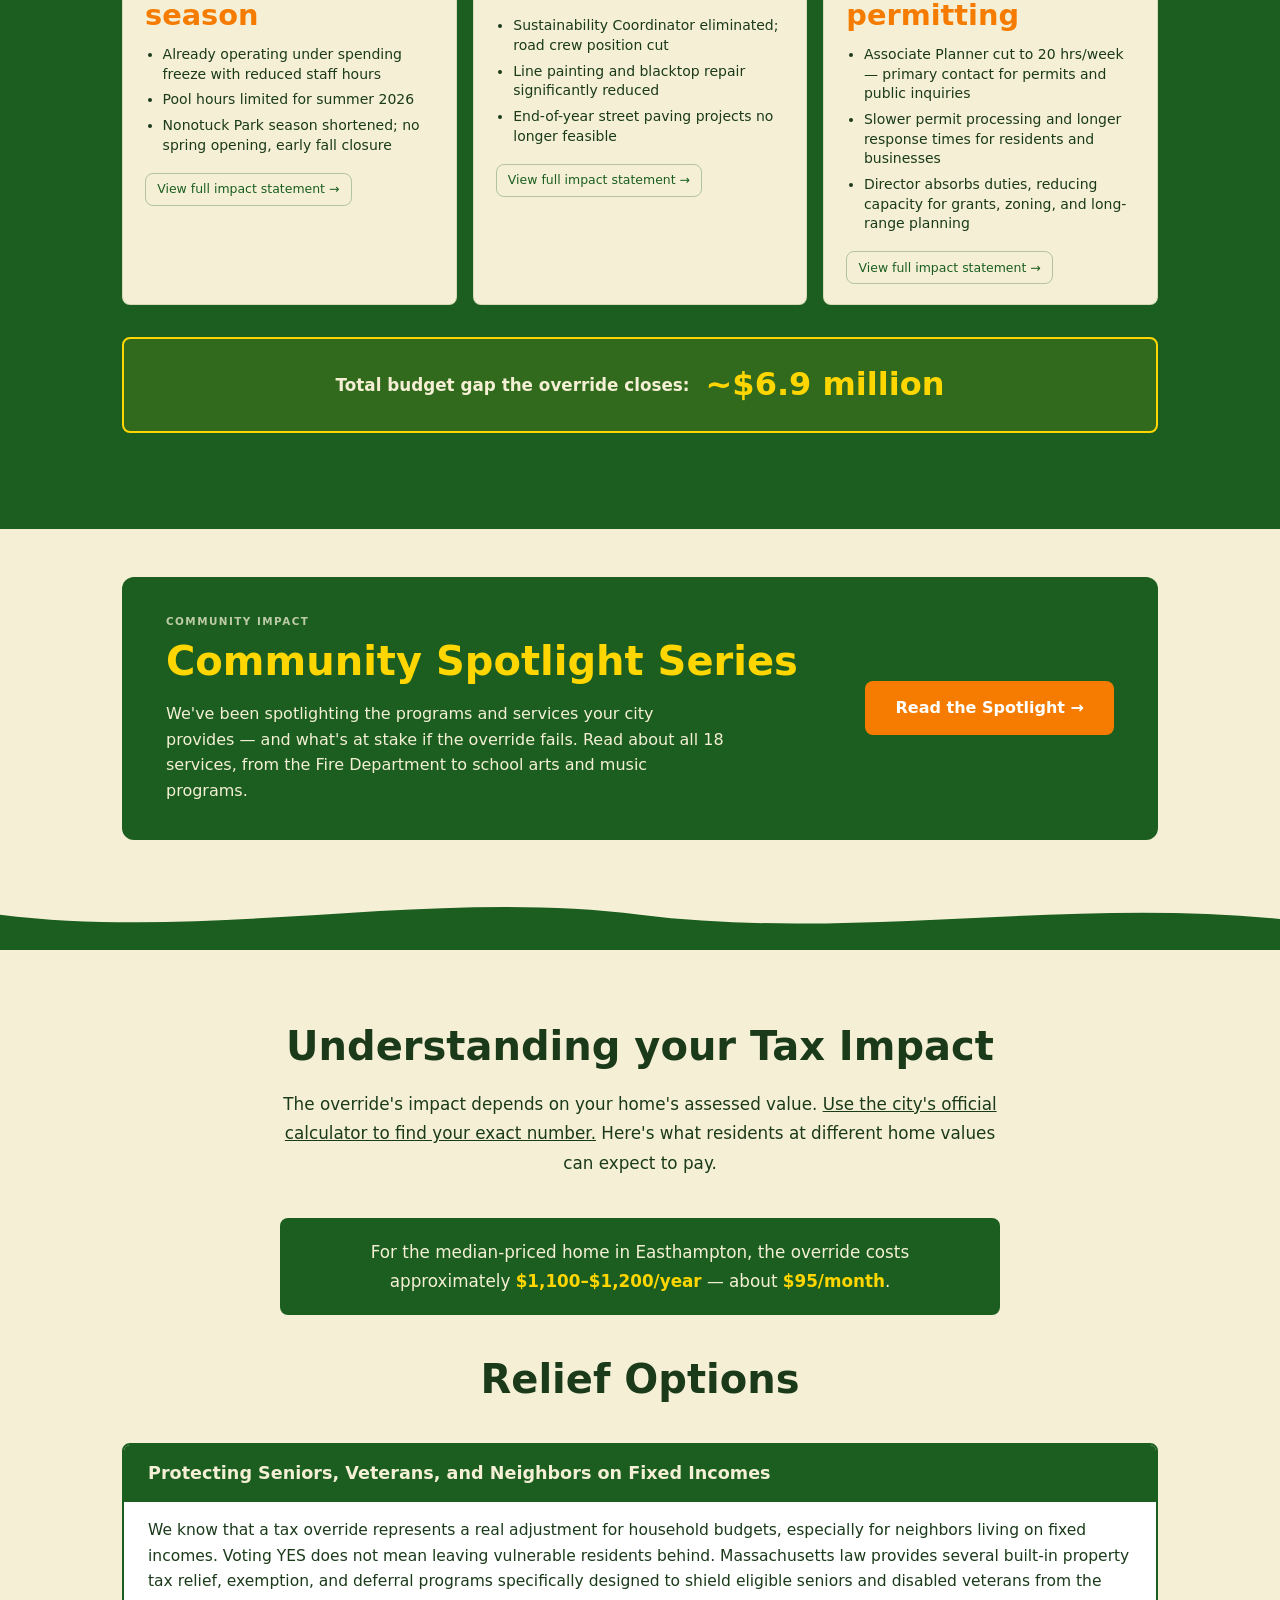
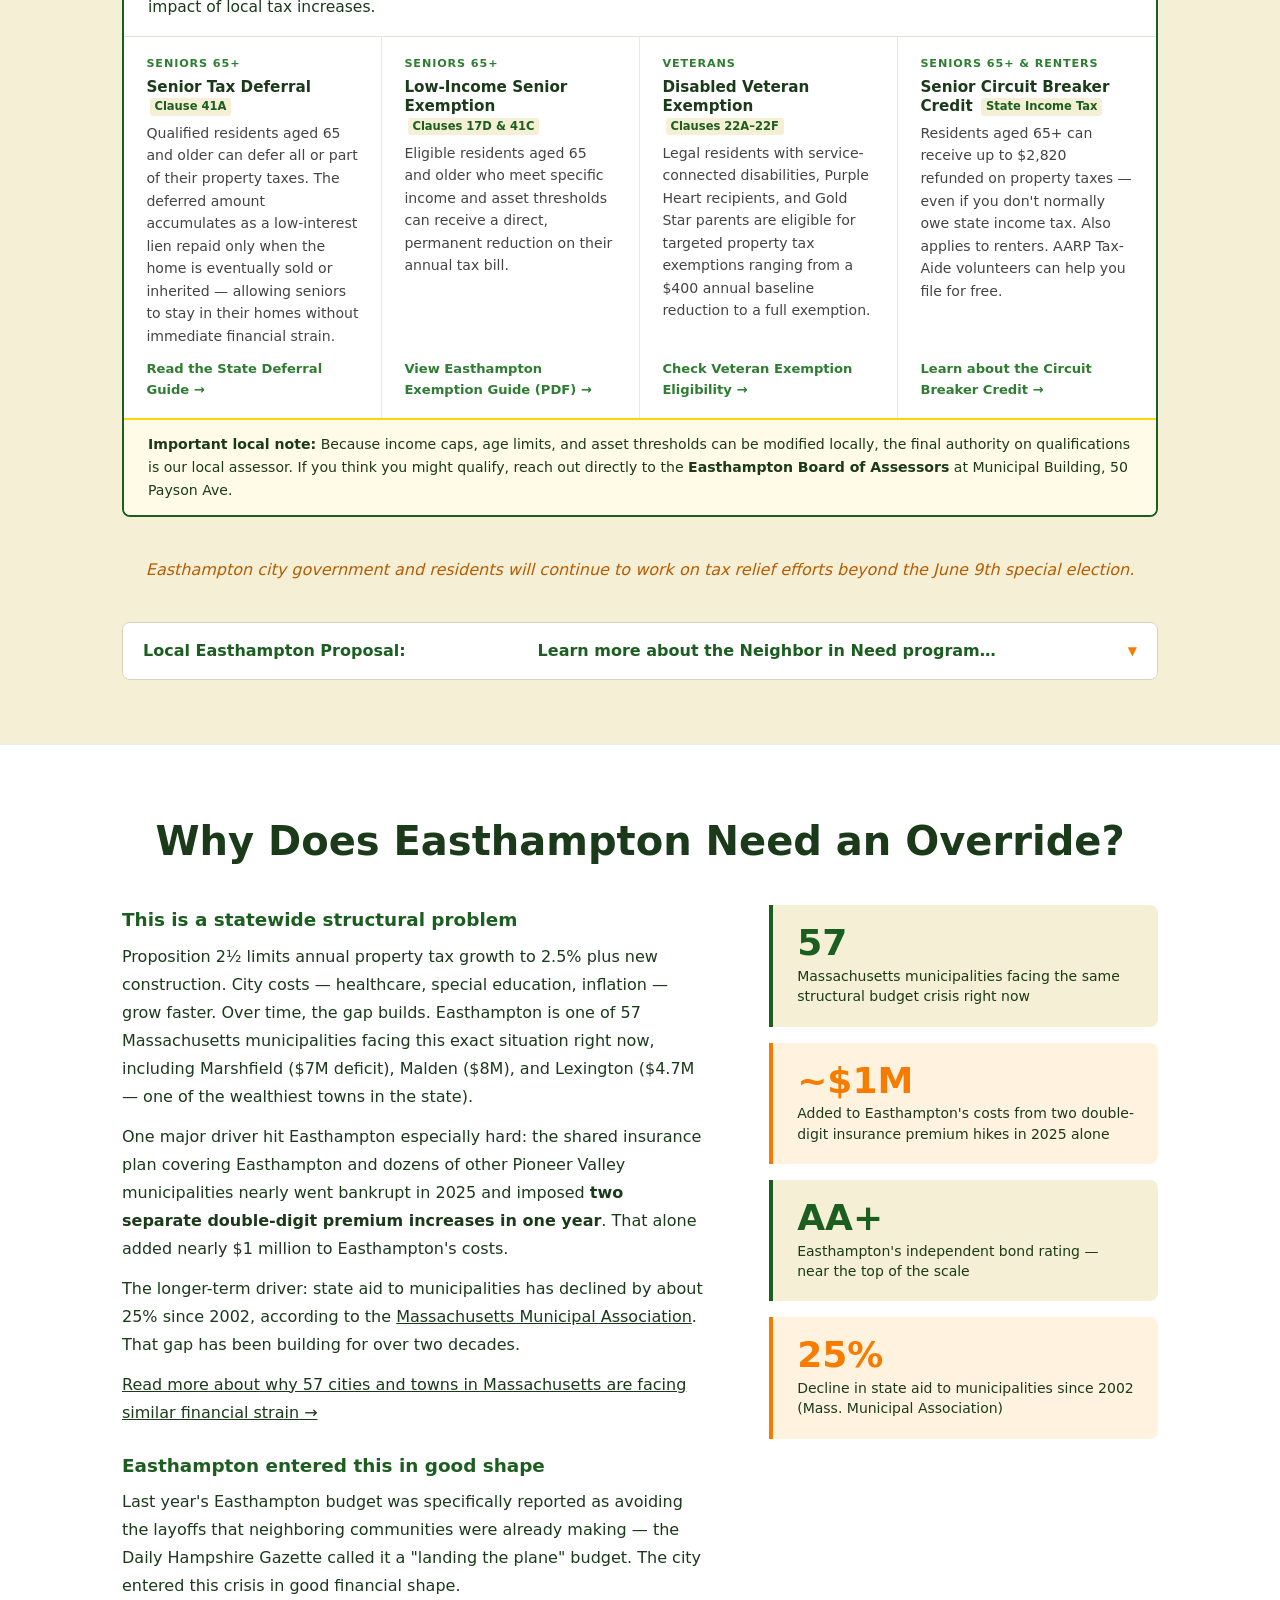
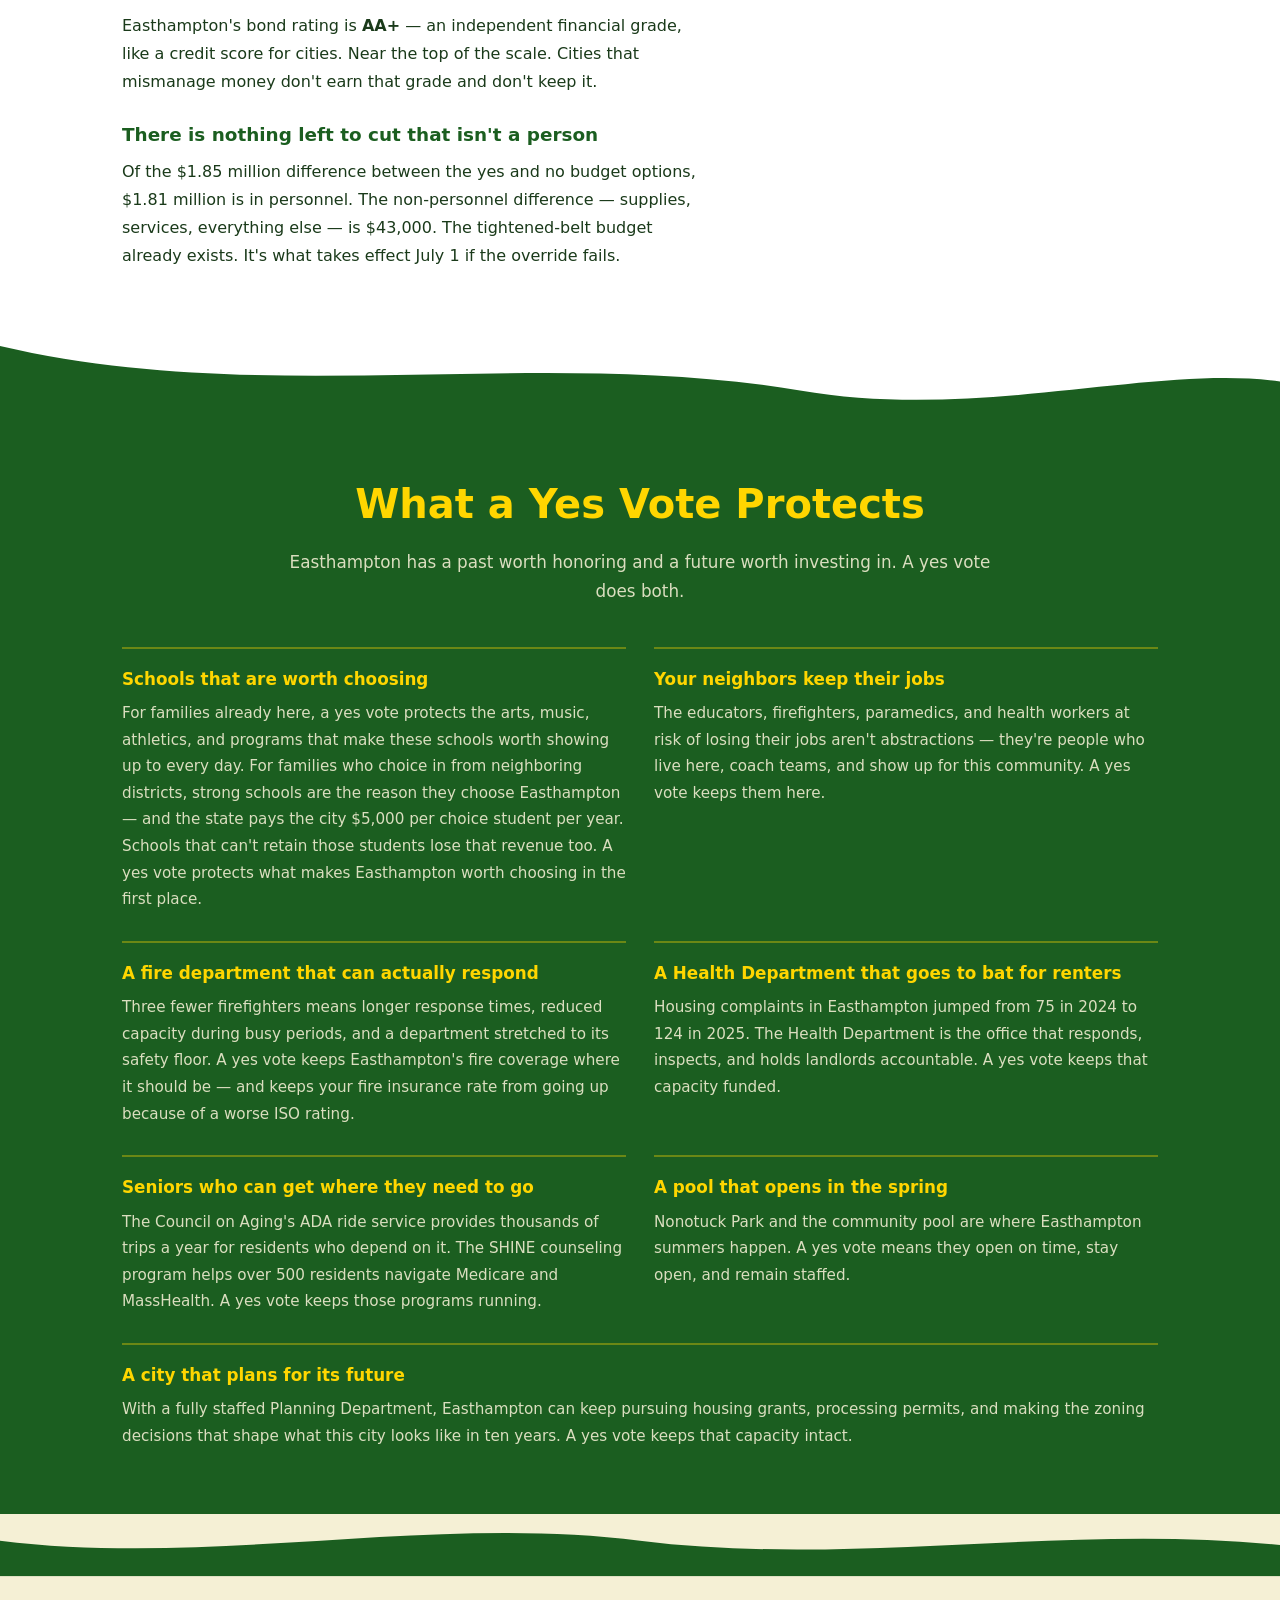
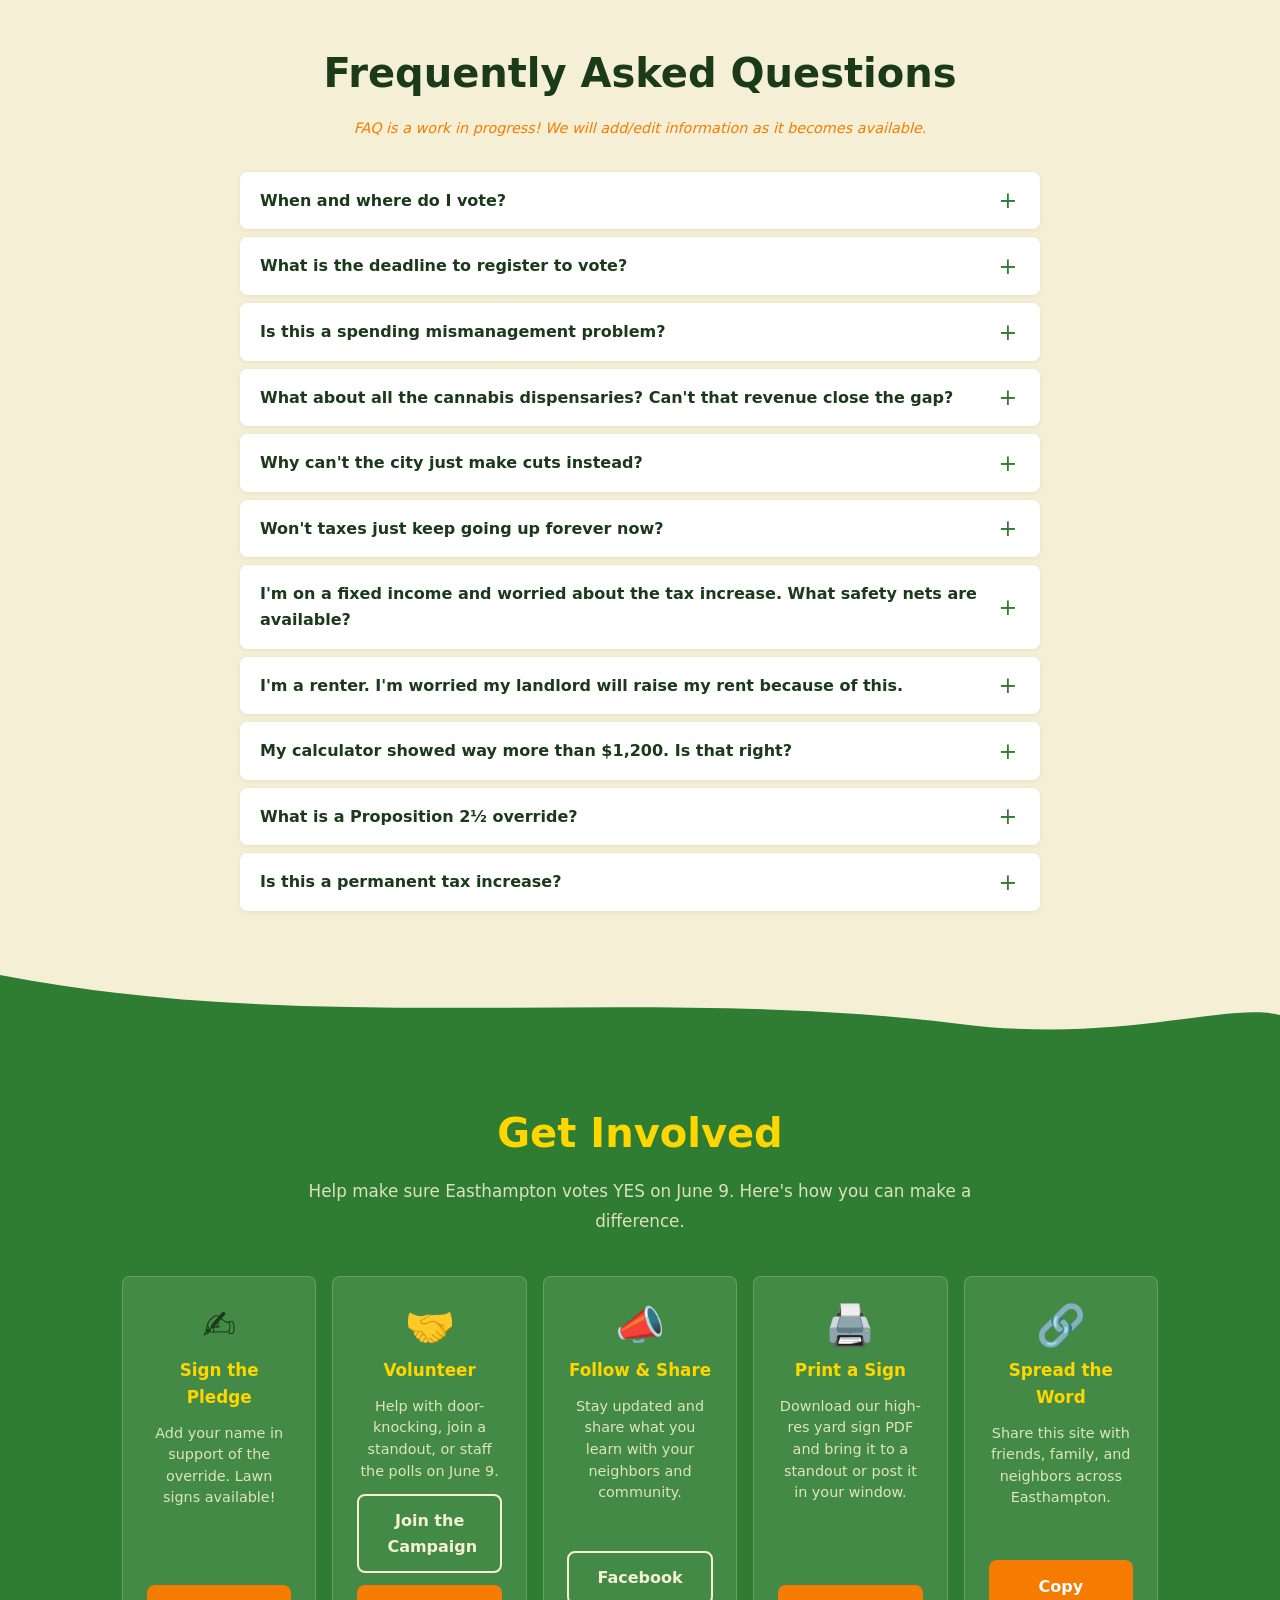
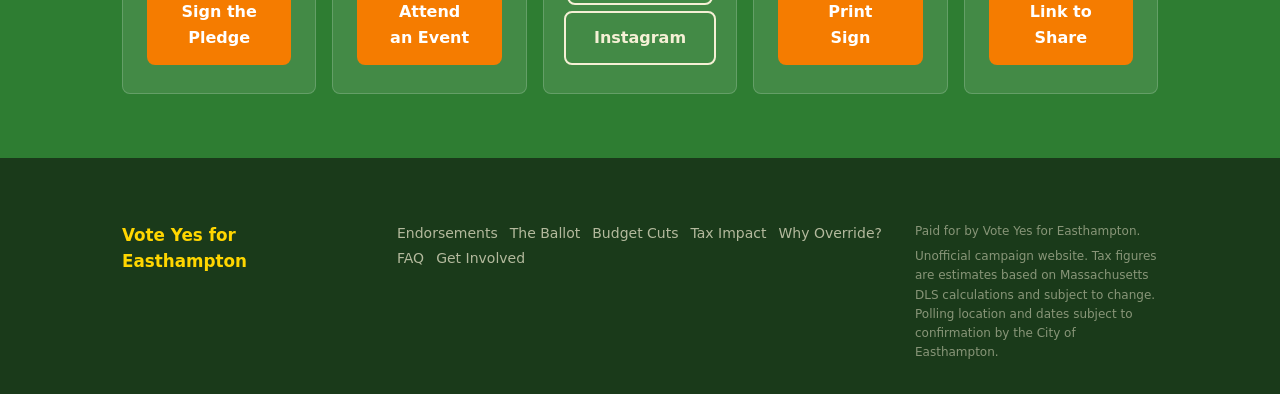
==== commit fad7700c: "add community impact eyebrow" ====
--- a/index.html
+++ b/index.html
@@ -551,6 +551,7 @@
       <div class="container">
         <div class="spotlight-promo">
           <div class="spotlight-promo__text">
+            <p class="spotlight-promo__eyebrow">Community Impact</p>
             <h2 class="section-heading">Community Spotlight Series</h2>
             <p>We've been spotlighting the programs and services your city provides — and what's at stake if the override fails. Read about all 18 services, from the Fire Department to school arts and music programs.</p>
           </div>
--- a/style.css
+++ b/style.css
@@ -1855,6 +1855,16 @@
   padding: 2.25rem 2.75rem;
 }
 
+.spotlight-promo__eyebrow {
+  font-size: 0.65rem;
+  font-weight: 800;
+  letter-spacing: 0.14em;
+  text-transform: uppercase;
+  color: var(--color-gold);
+  opacity: 0.75;
+  margin-bottom: 0.5rem;
+}
+
 .spotlight-promo__text .section-heading {
   color: var(--color-gold);
   margin-bottom: 0.5rem;
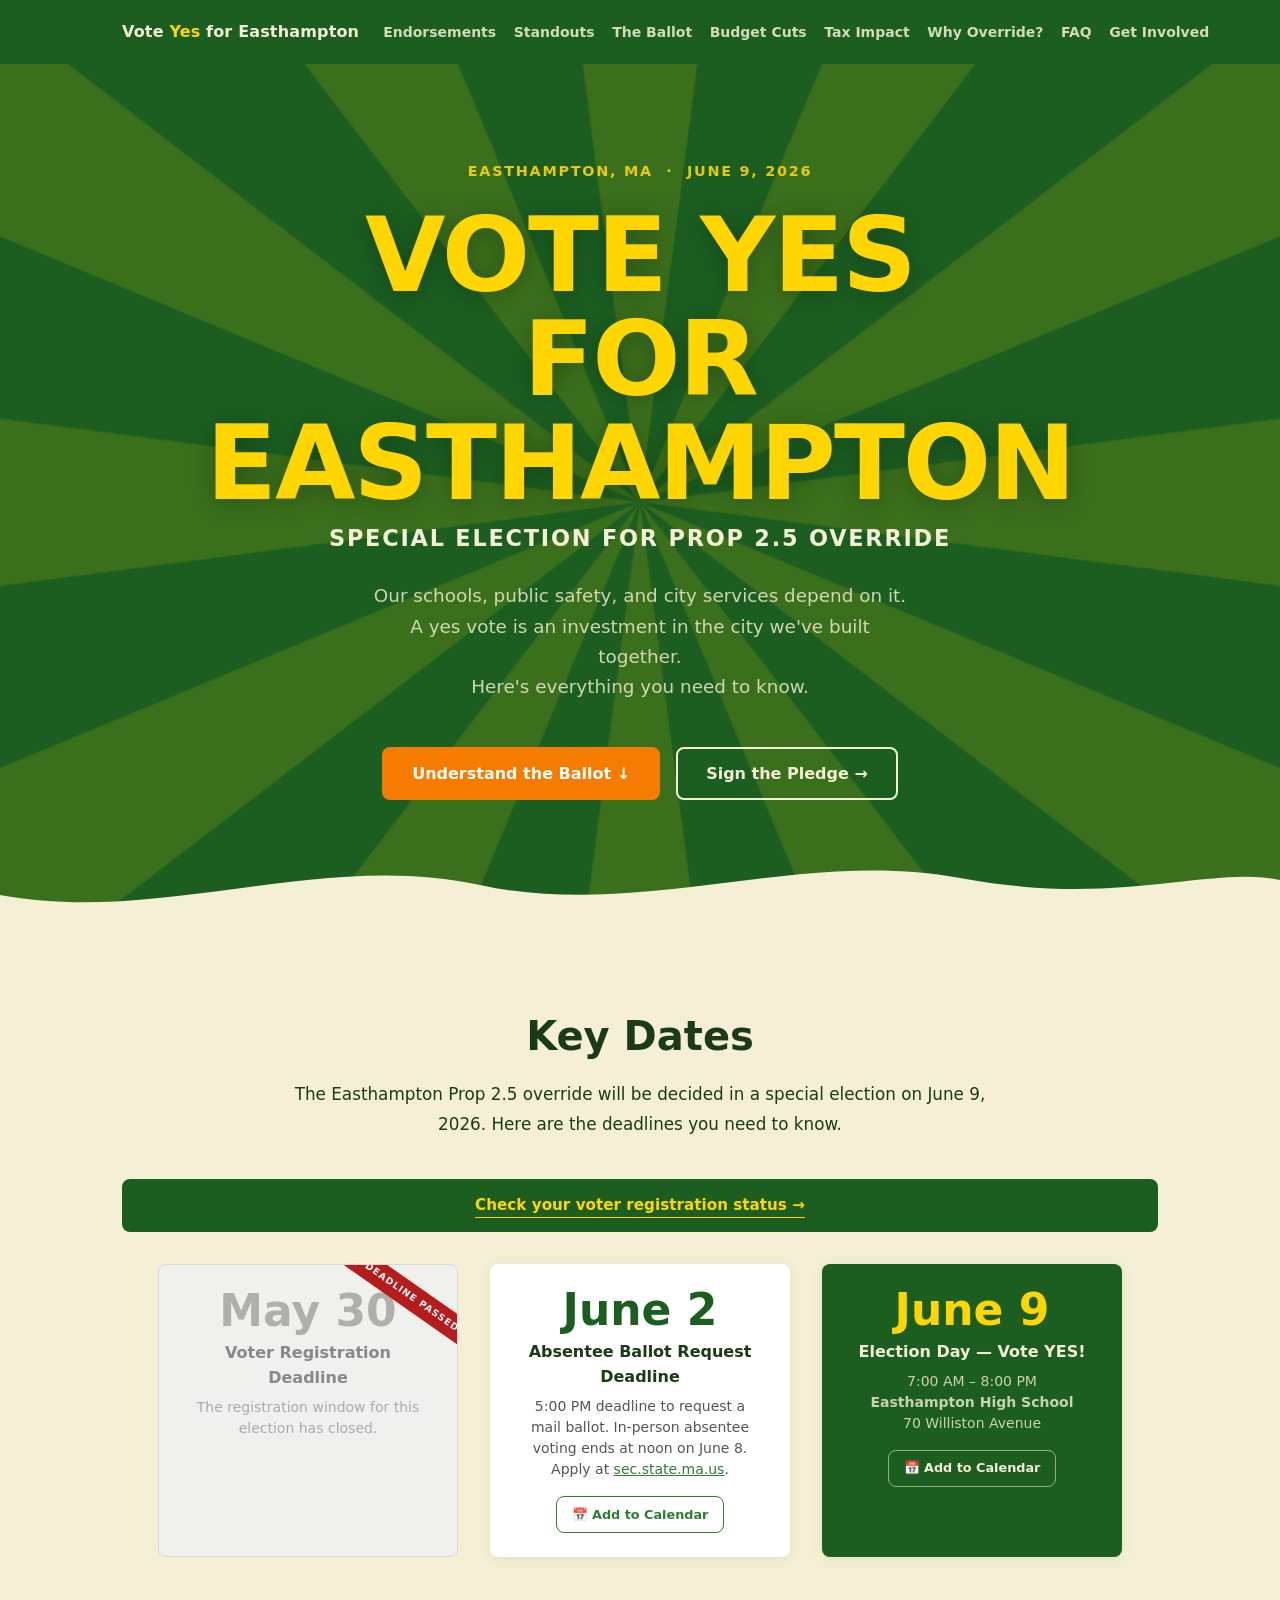
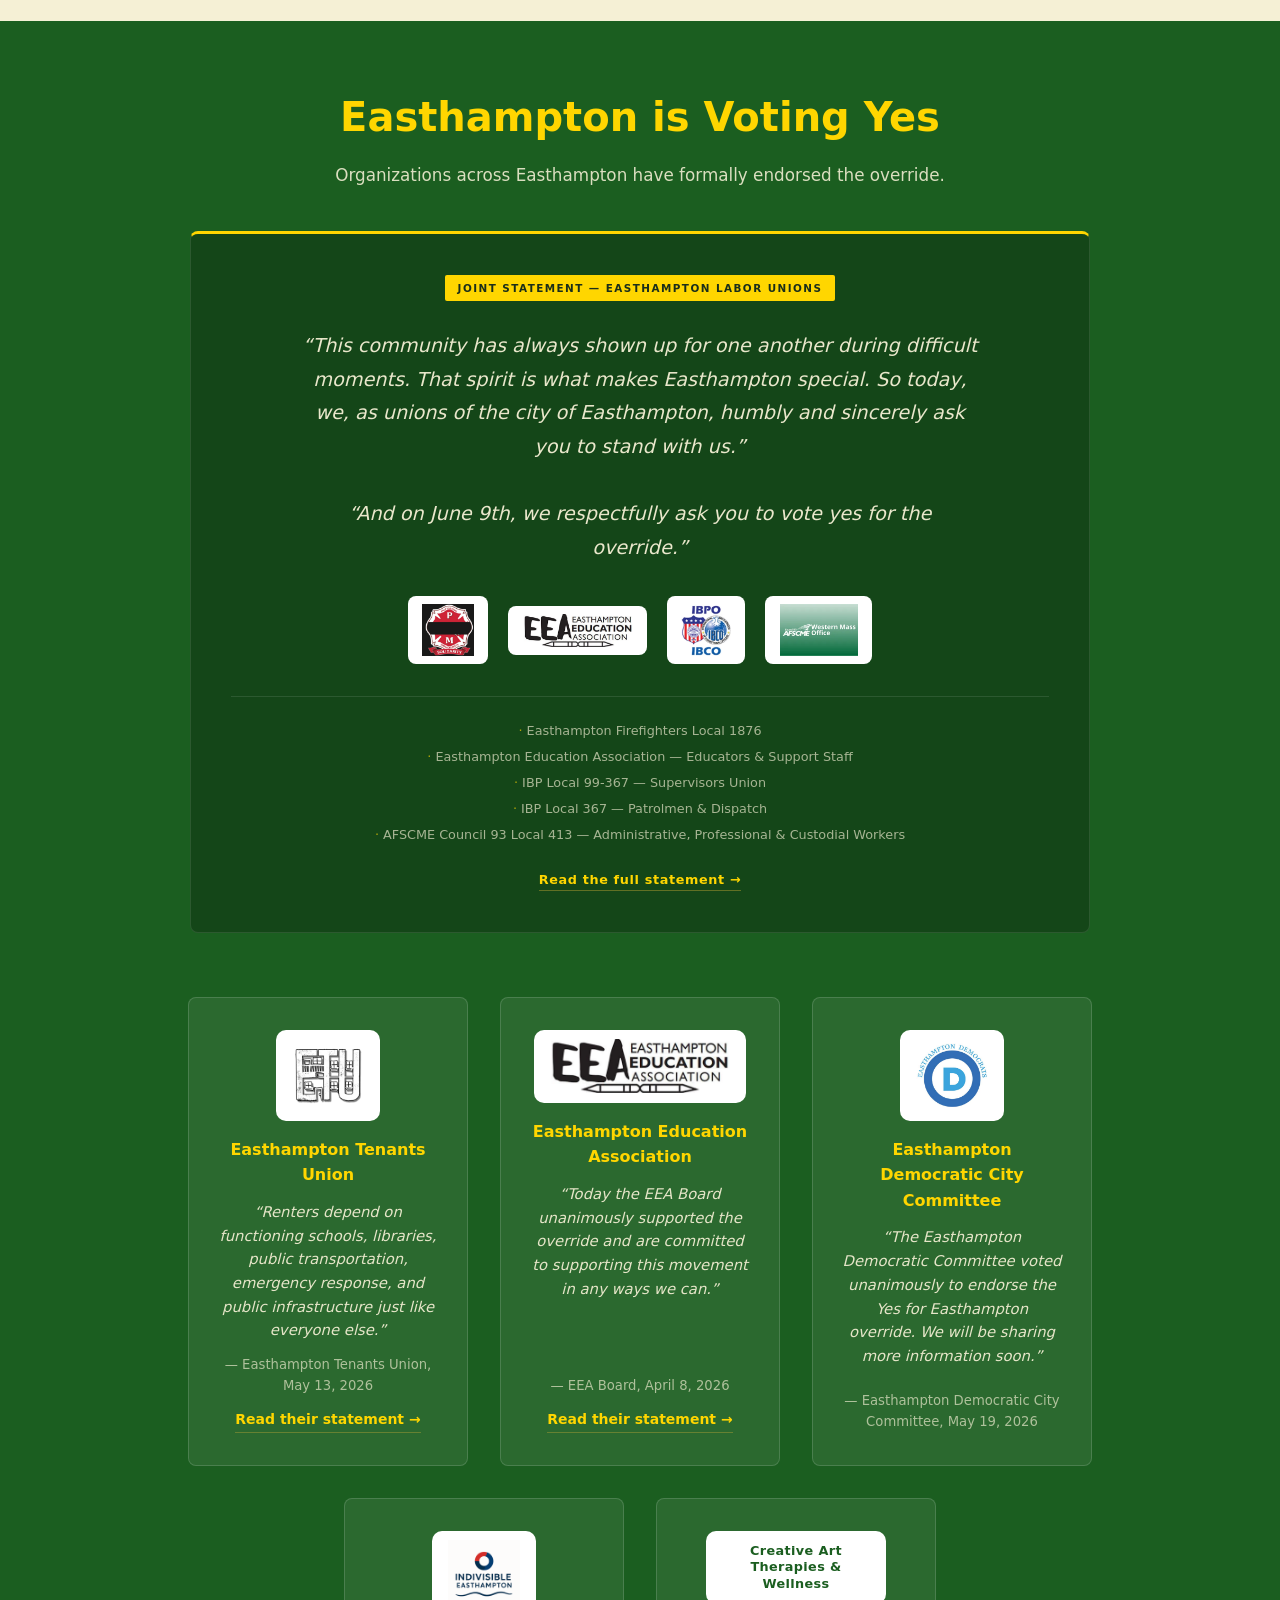
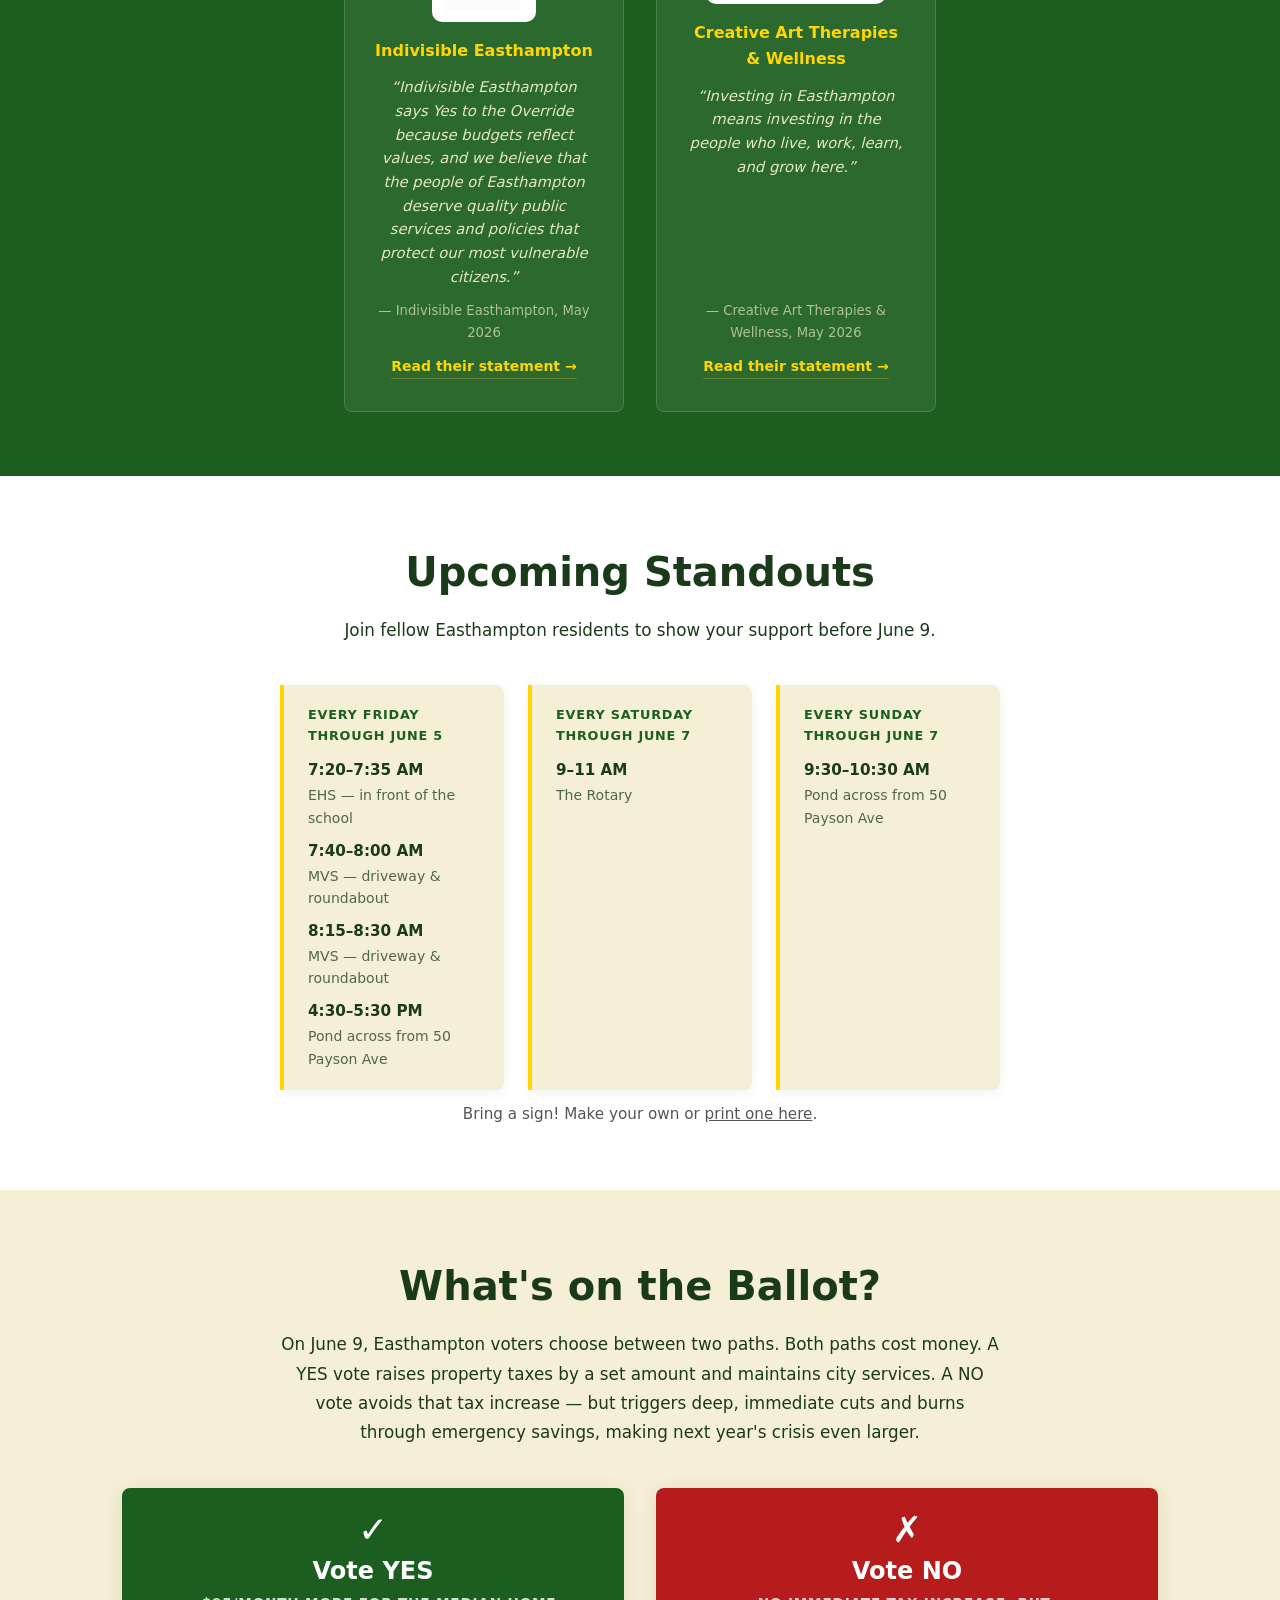
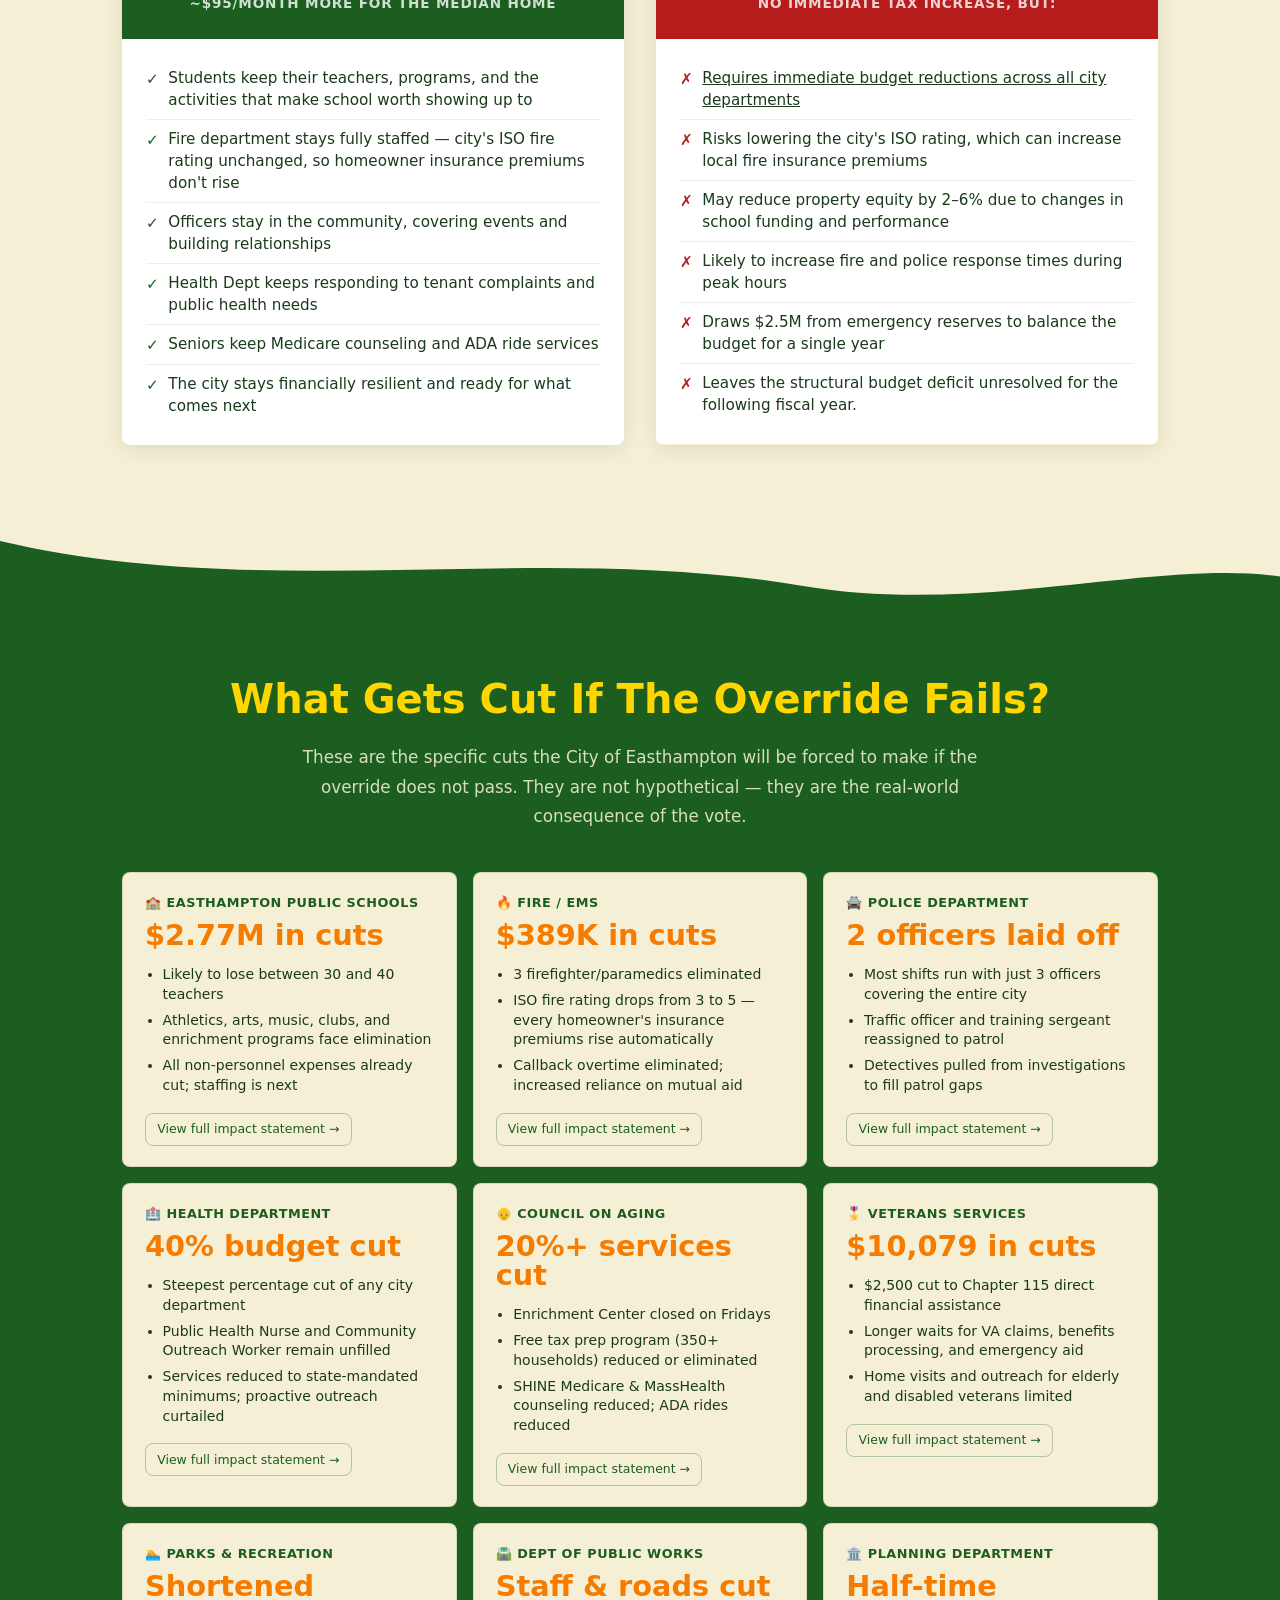
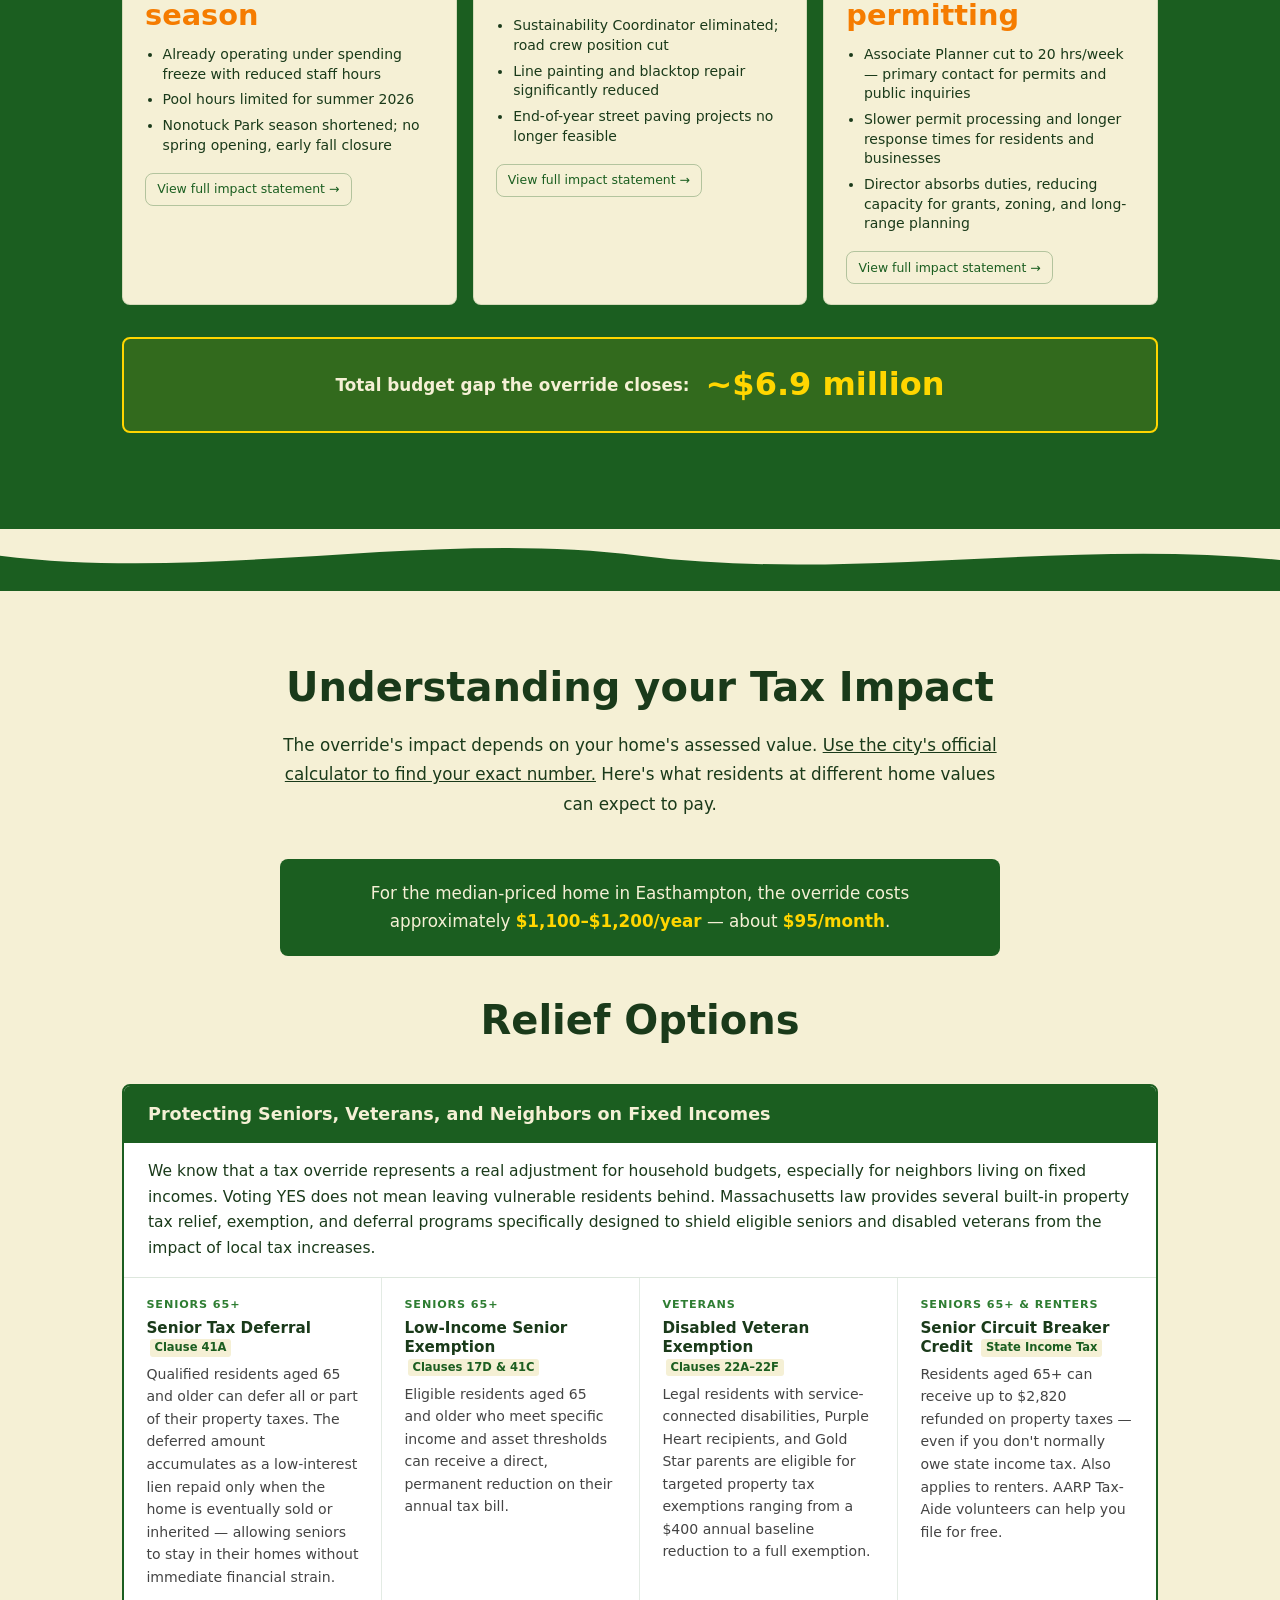
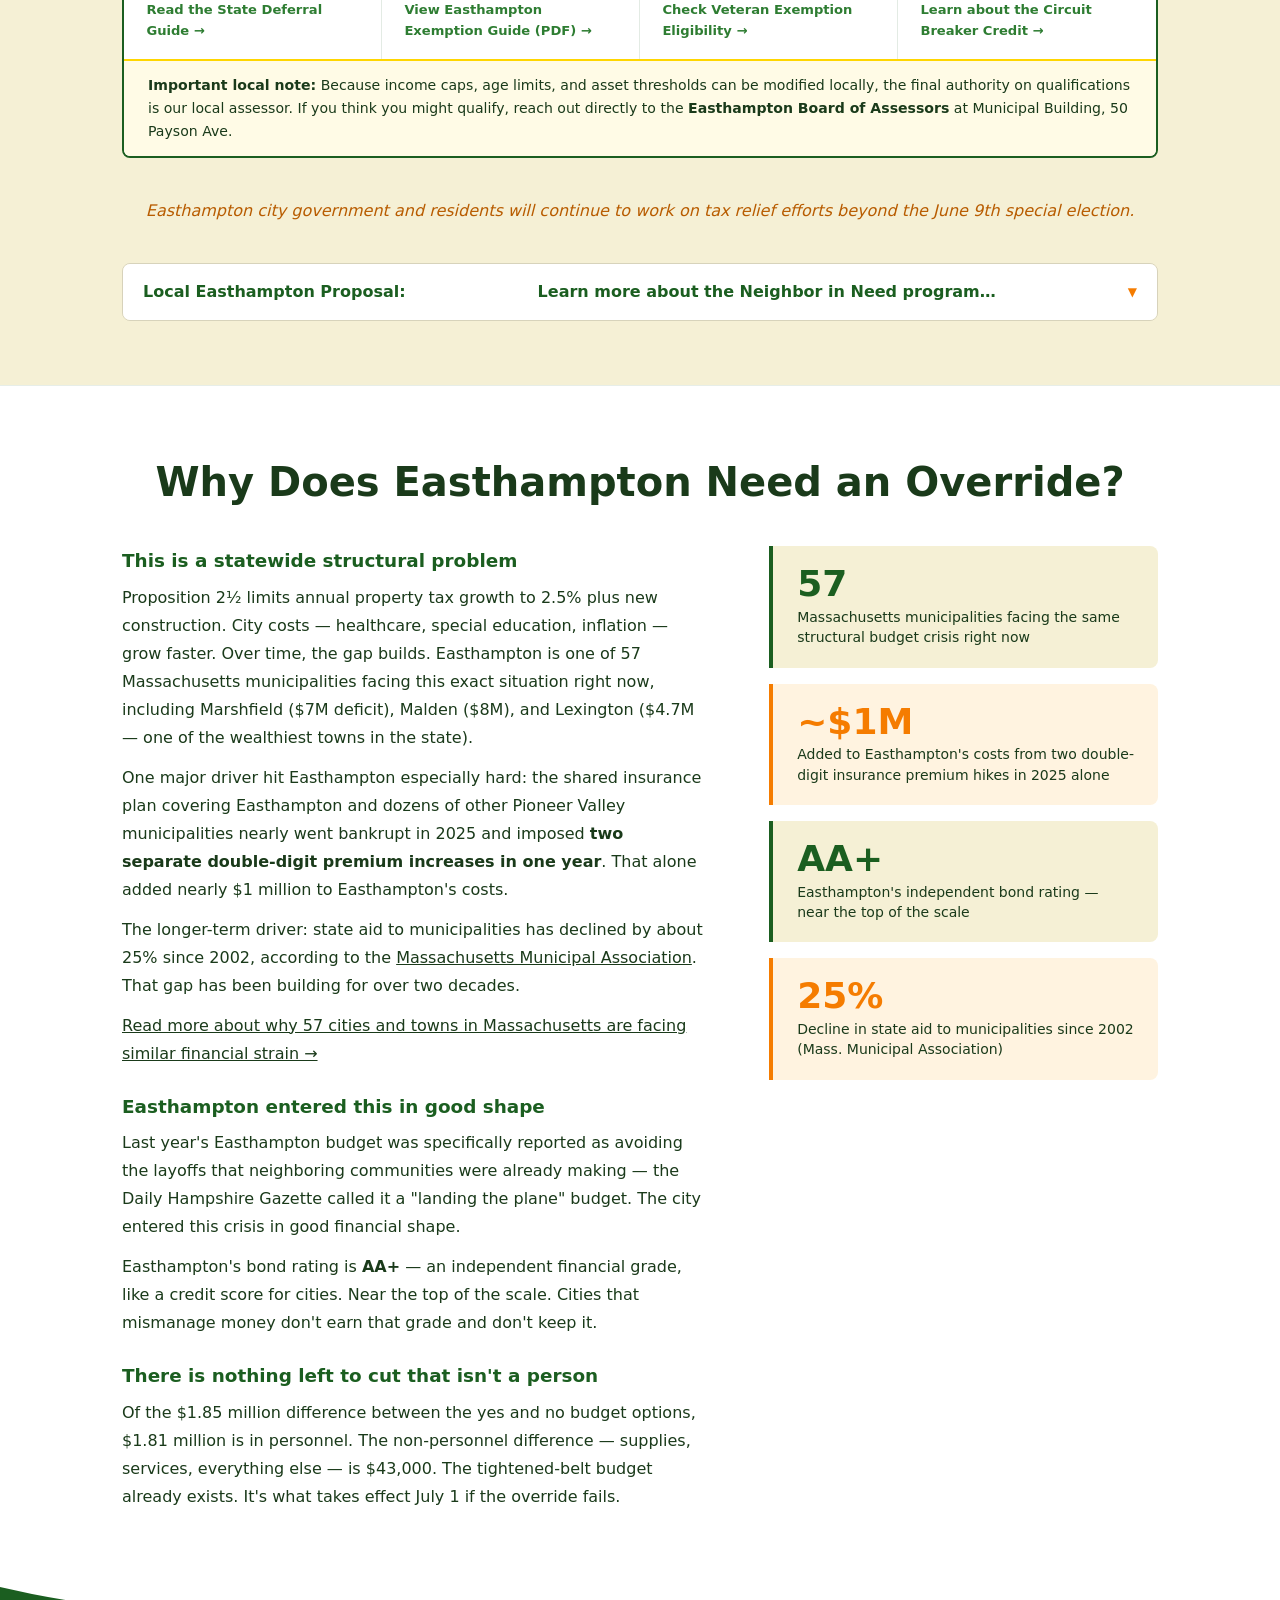
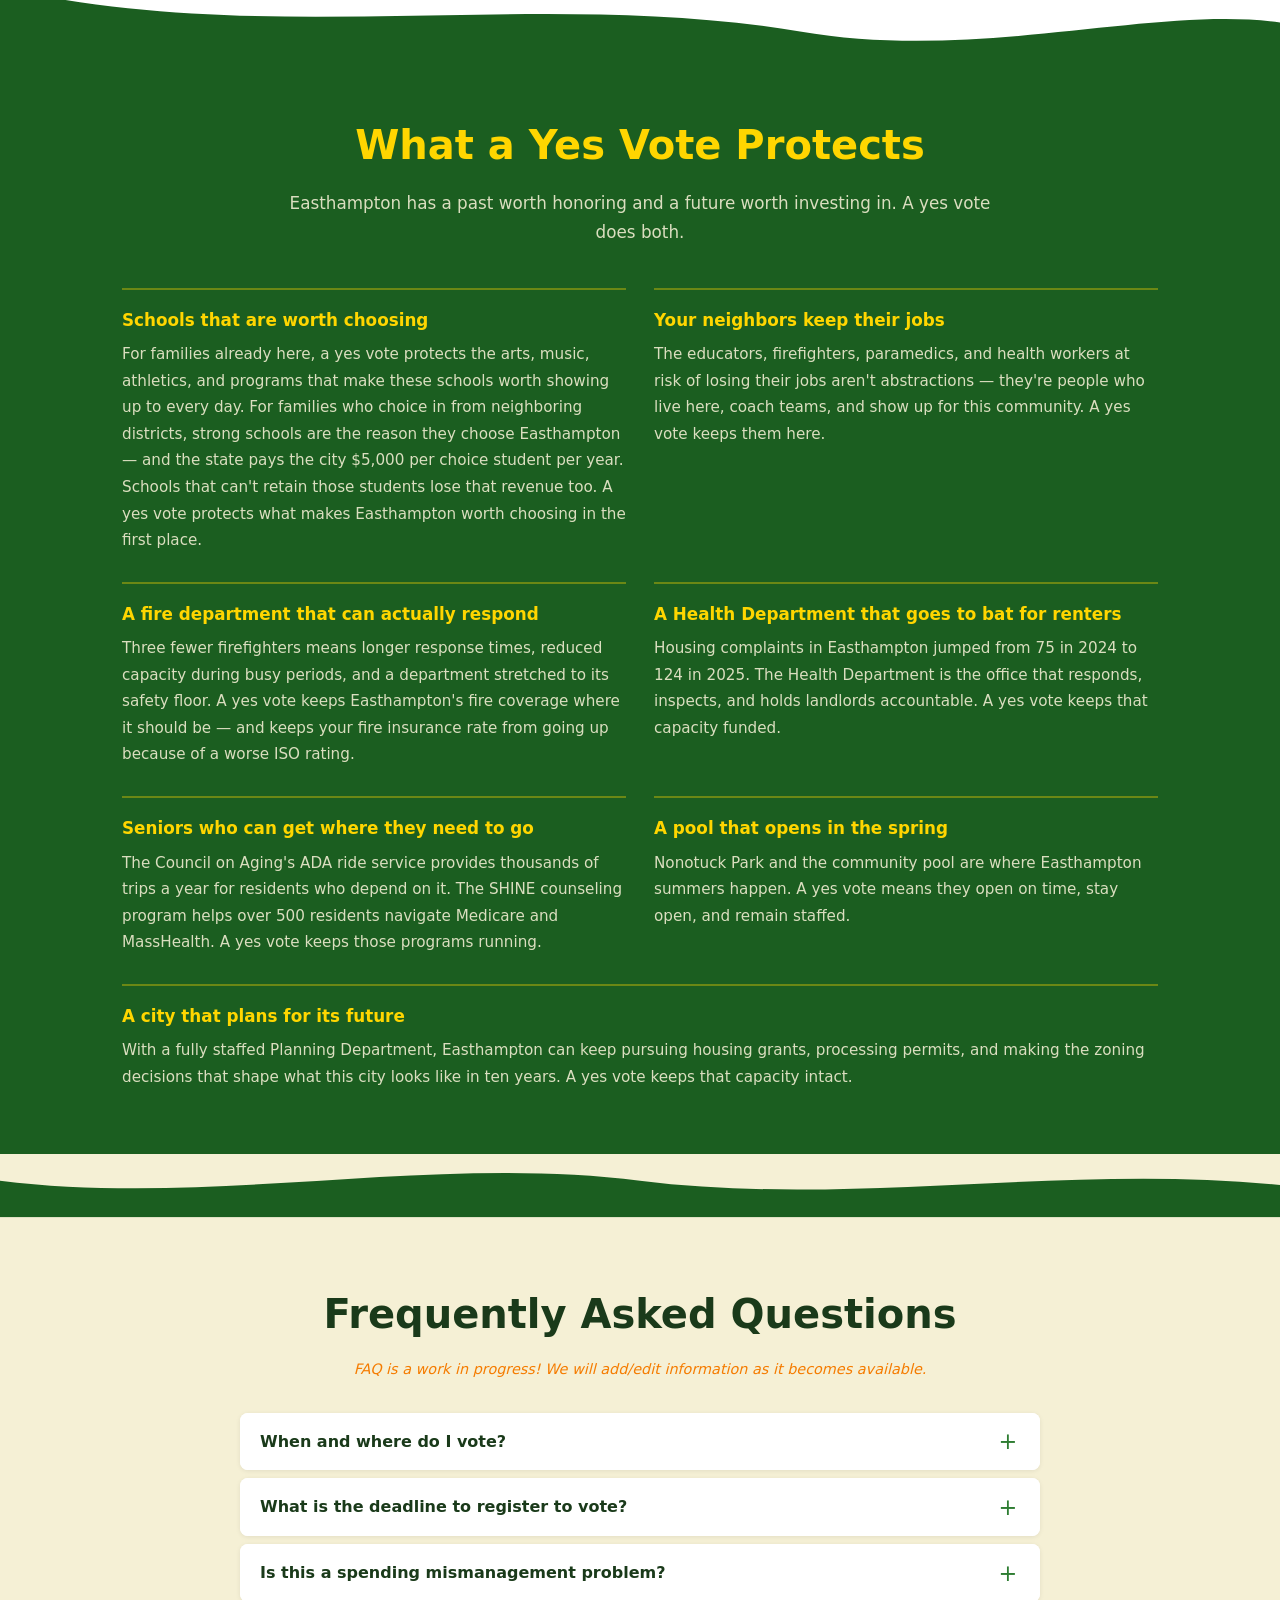
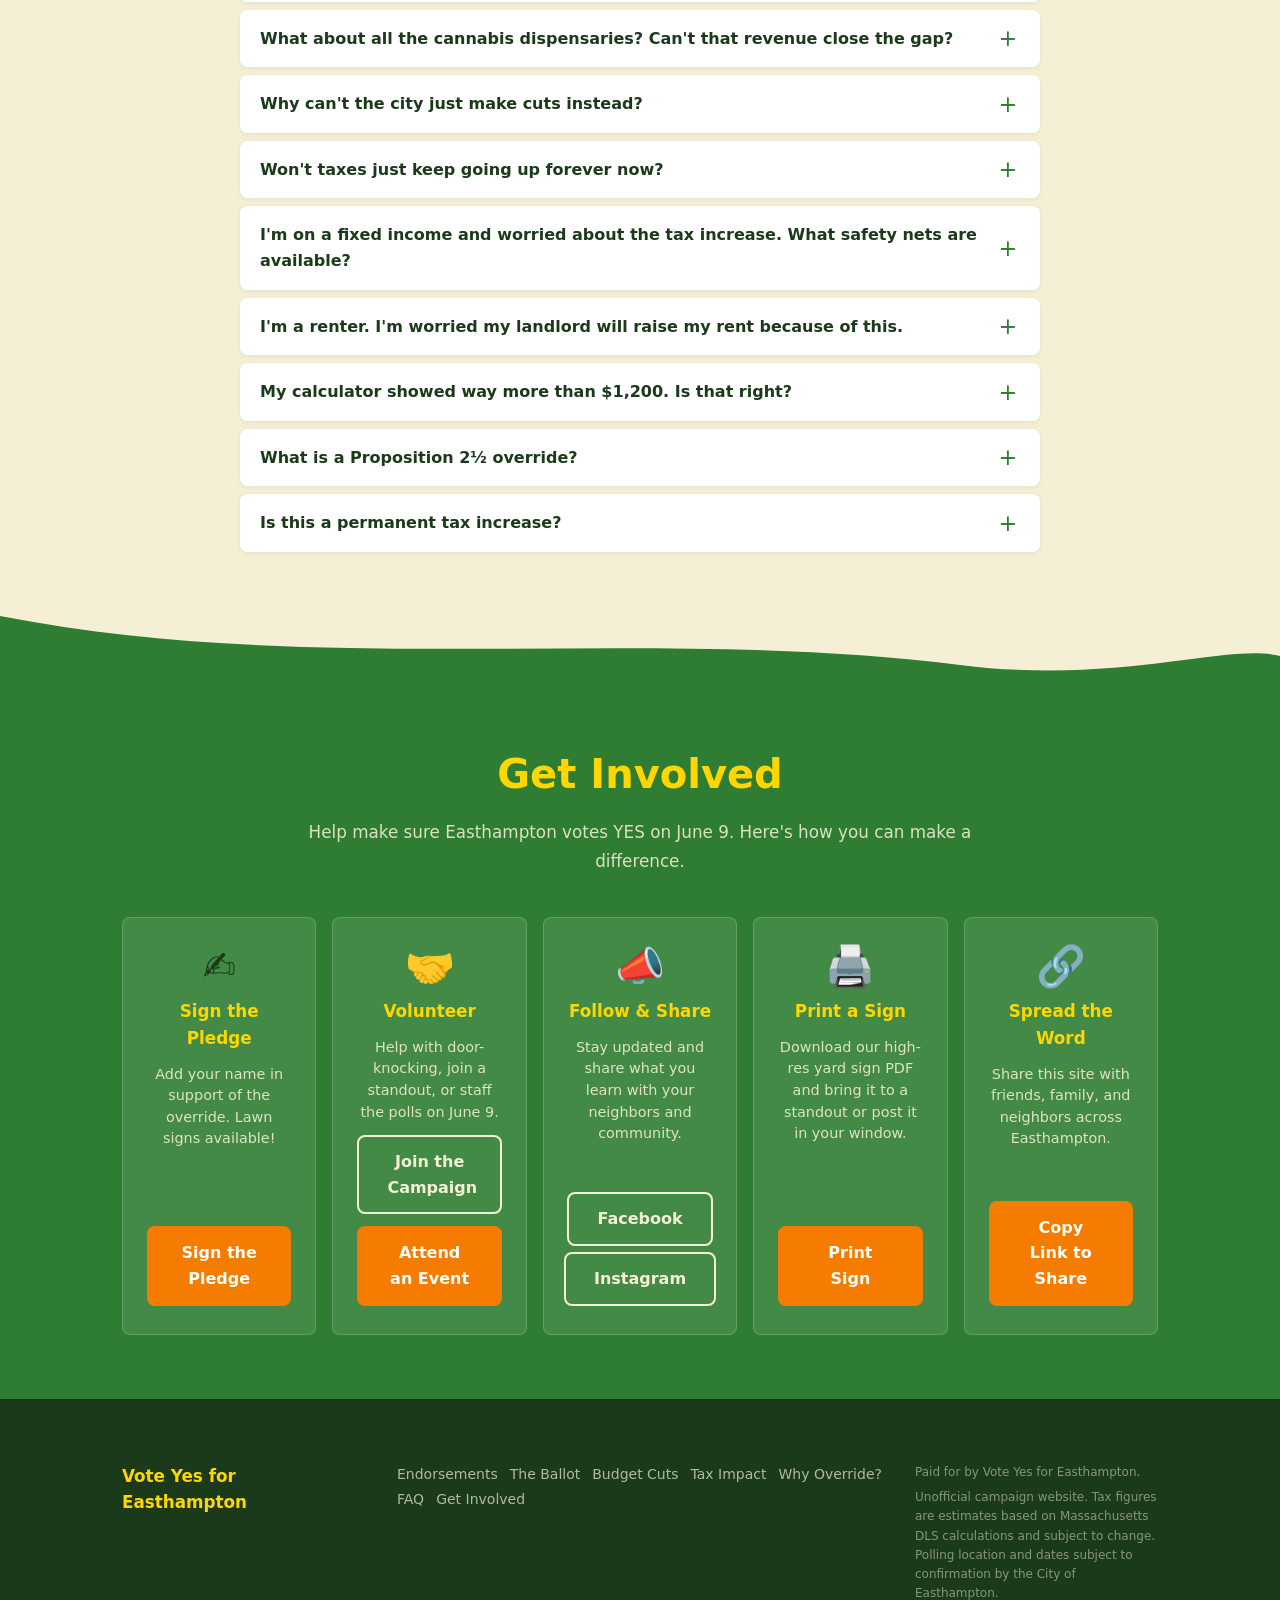
==== commit 87aaf19f: "hide community impact sections pending fact-check Hides the Community Impact spotlight promo on the " ====
--- a/index.html
+++ b/index.html
@@ -117,7 +117,7 @@
         <li><a href="#events">Standouts</a></li>
         <li><a href="#ballot">The Ballot</a></li>
         <li><a href="#cuts">Budget Cuts</a></li>
-        <li><a href="#community-spotlight">Community Impact</a></li>
+        <li hidden><a href="#community-spotlight">Community Impact</a></li>
         <li><a href="#tax">Tax Impact</a></li>
         <li><a href="#why">Why Override?</a></li>
         <li><a href="#faq">FAQ</a></li>
@@ -547,7 +547,7 @@
     </section>
 
     <!-- ===== COMMUNITY SPOTLIGHT PROMO ===== -->
-    <section id="community-spotlight" aria-label="Community Spotlight Series">
+    <section id="community-spotlight" aria-label="Community Spotlight Series" hidden>
       <div class="container">
         <div class="spotlight-promo">
           <div class="spotlight-promo__text">
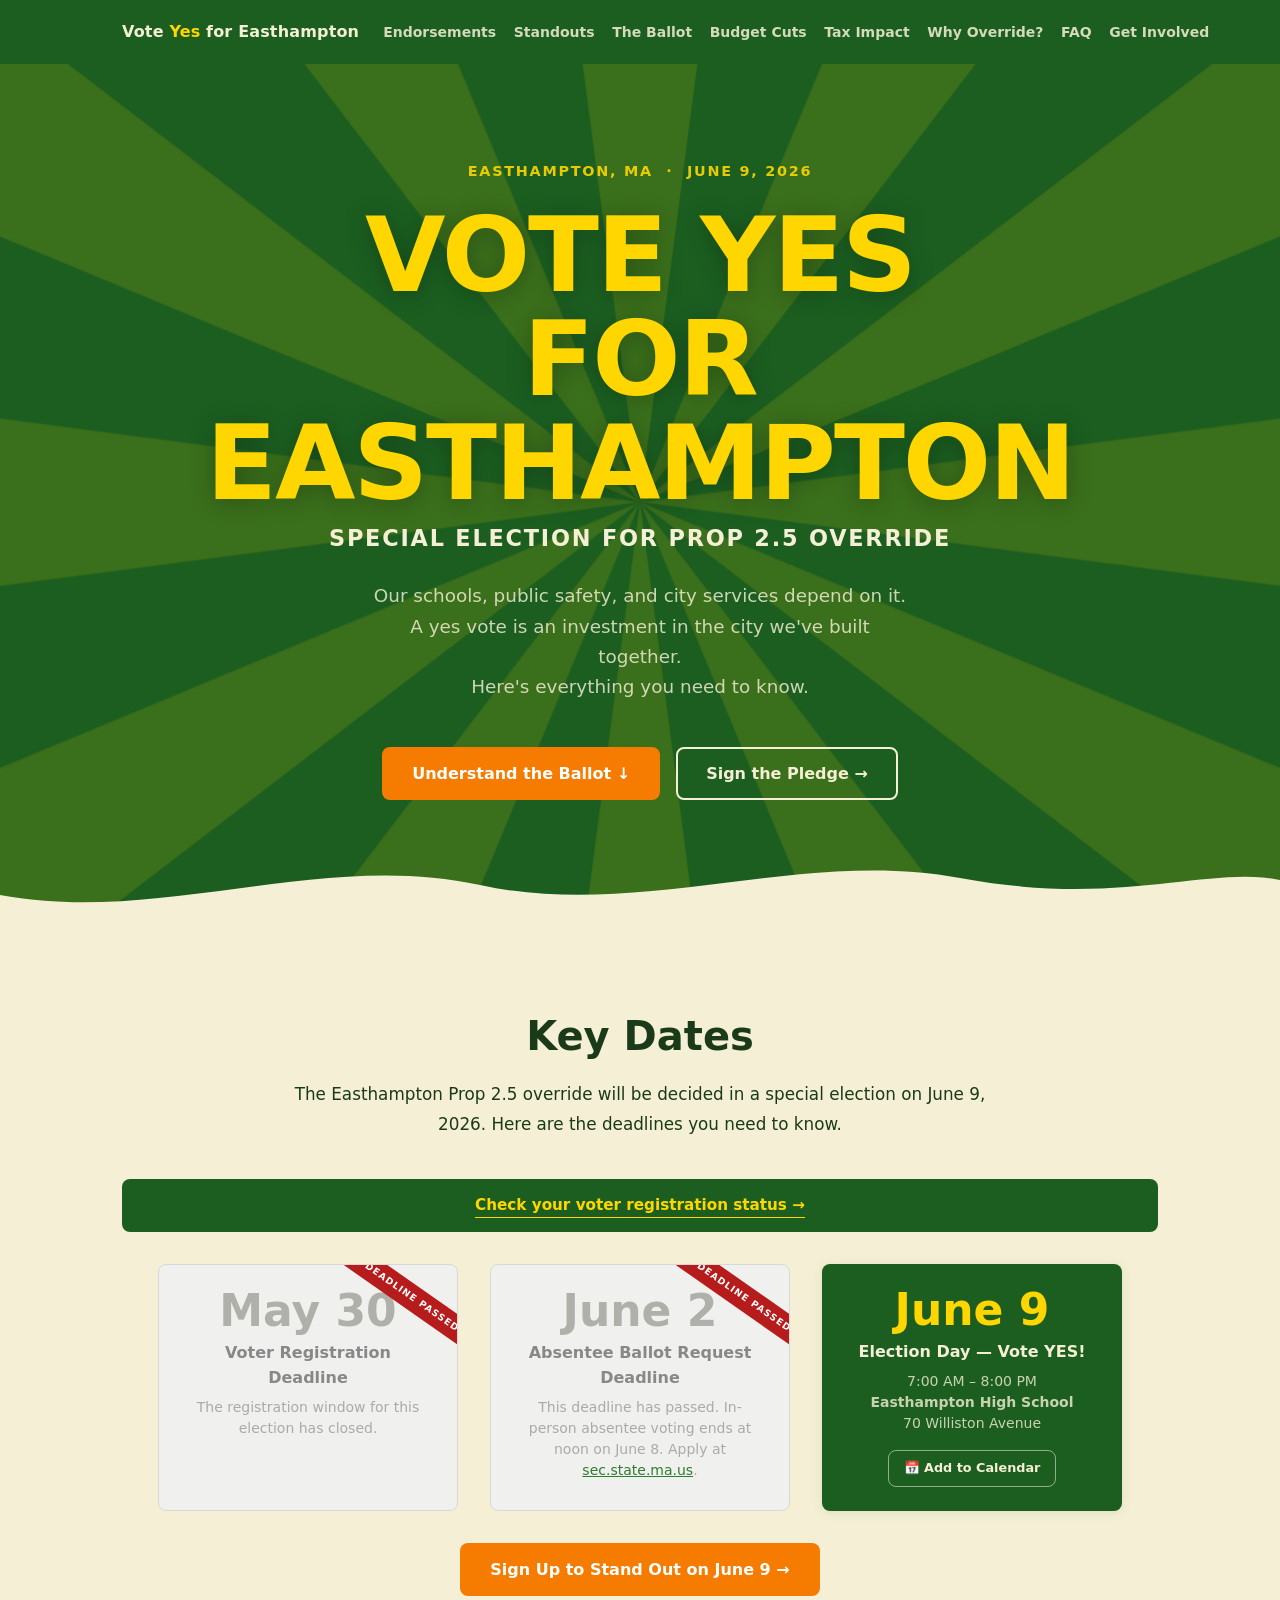
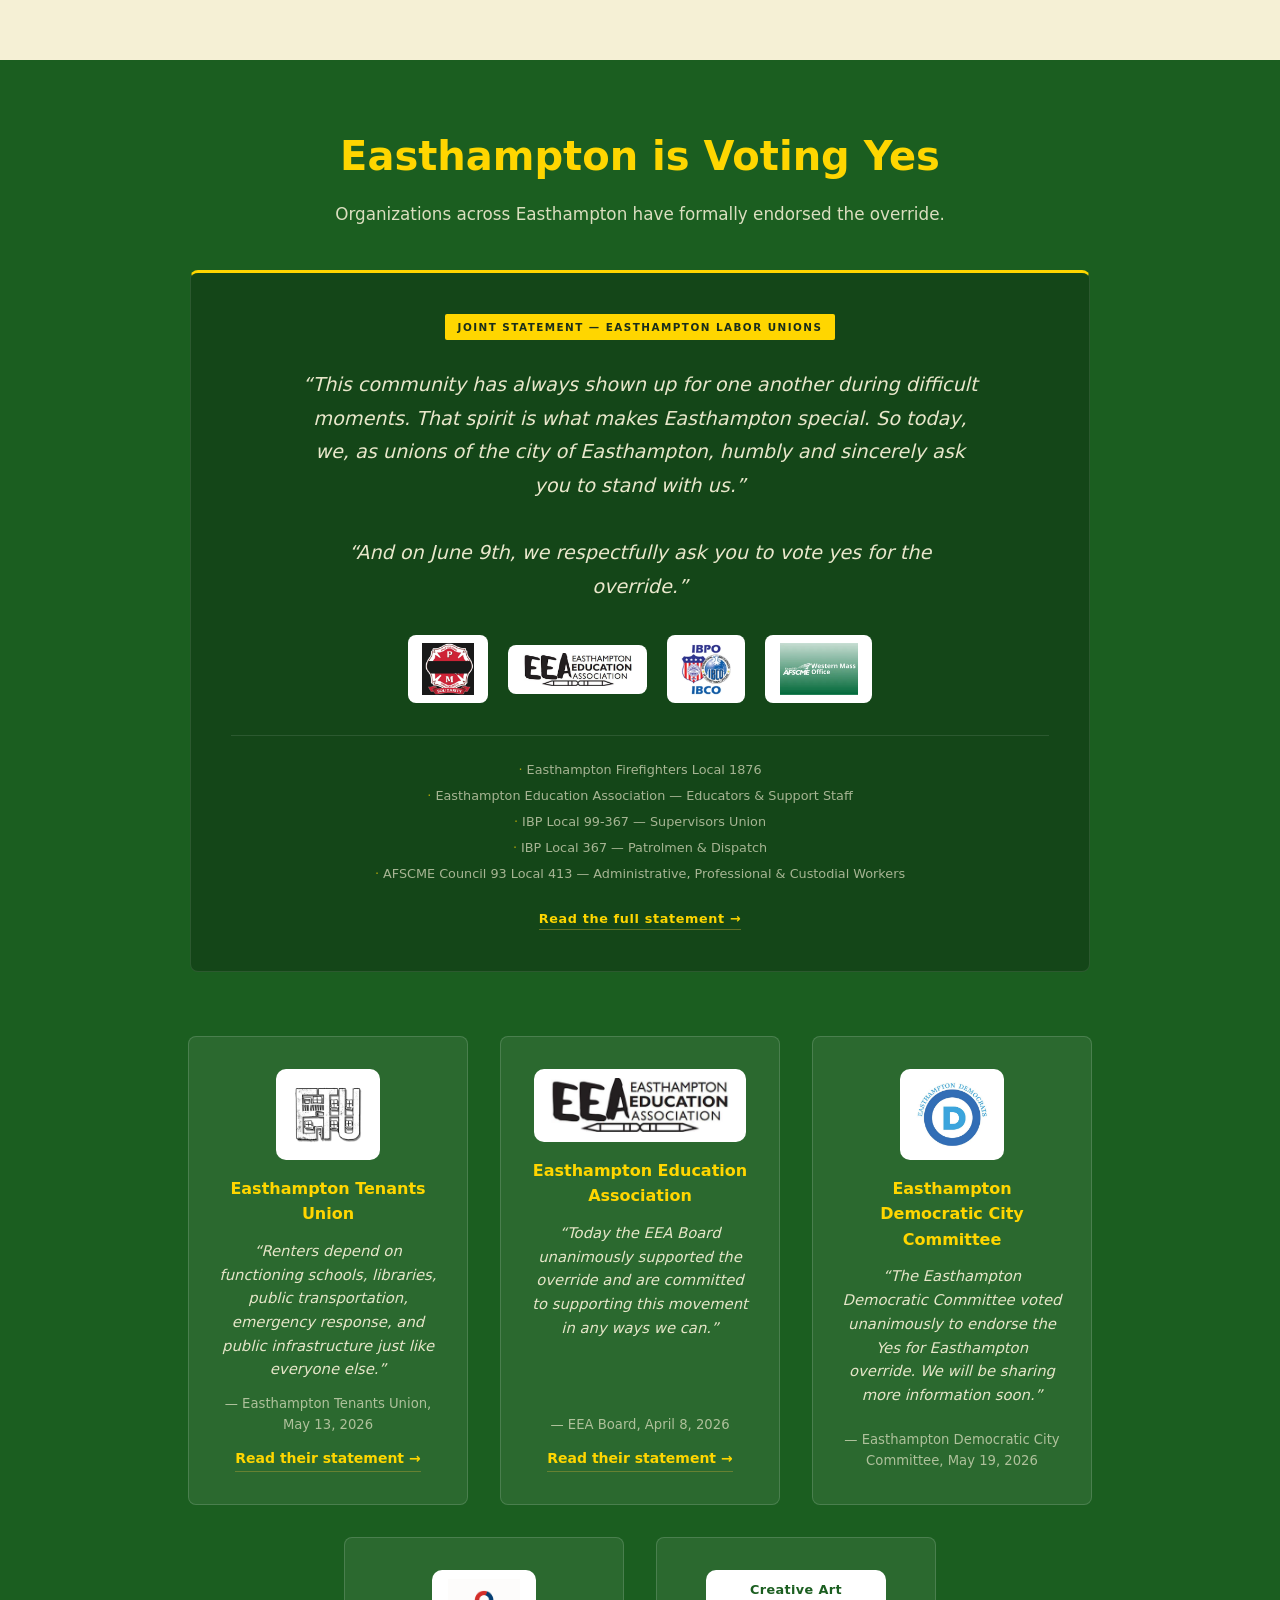
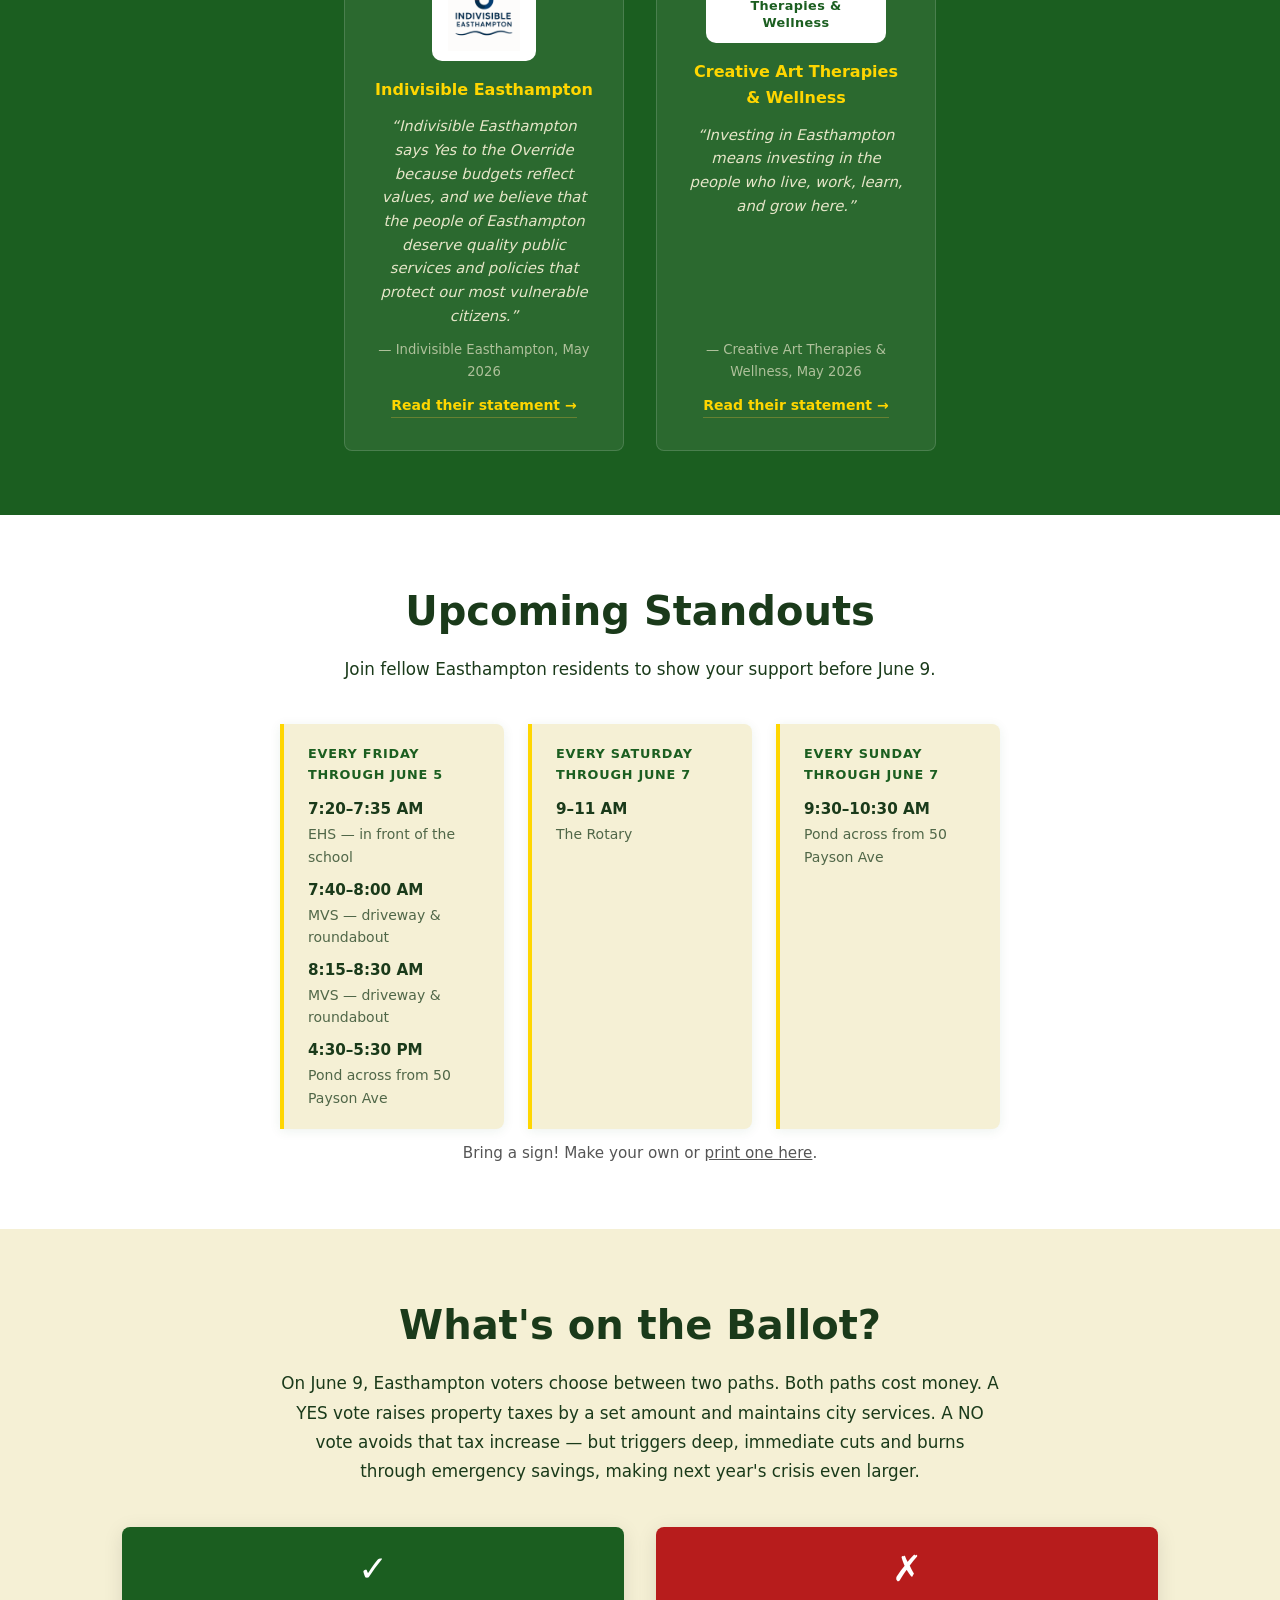
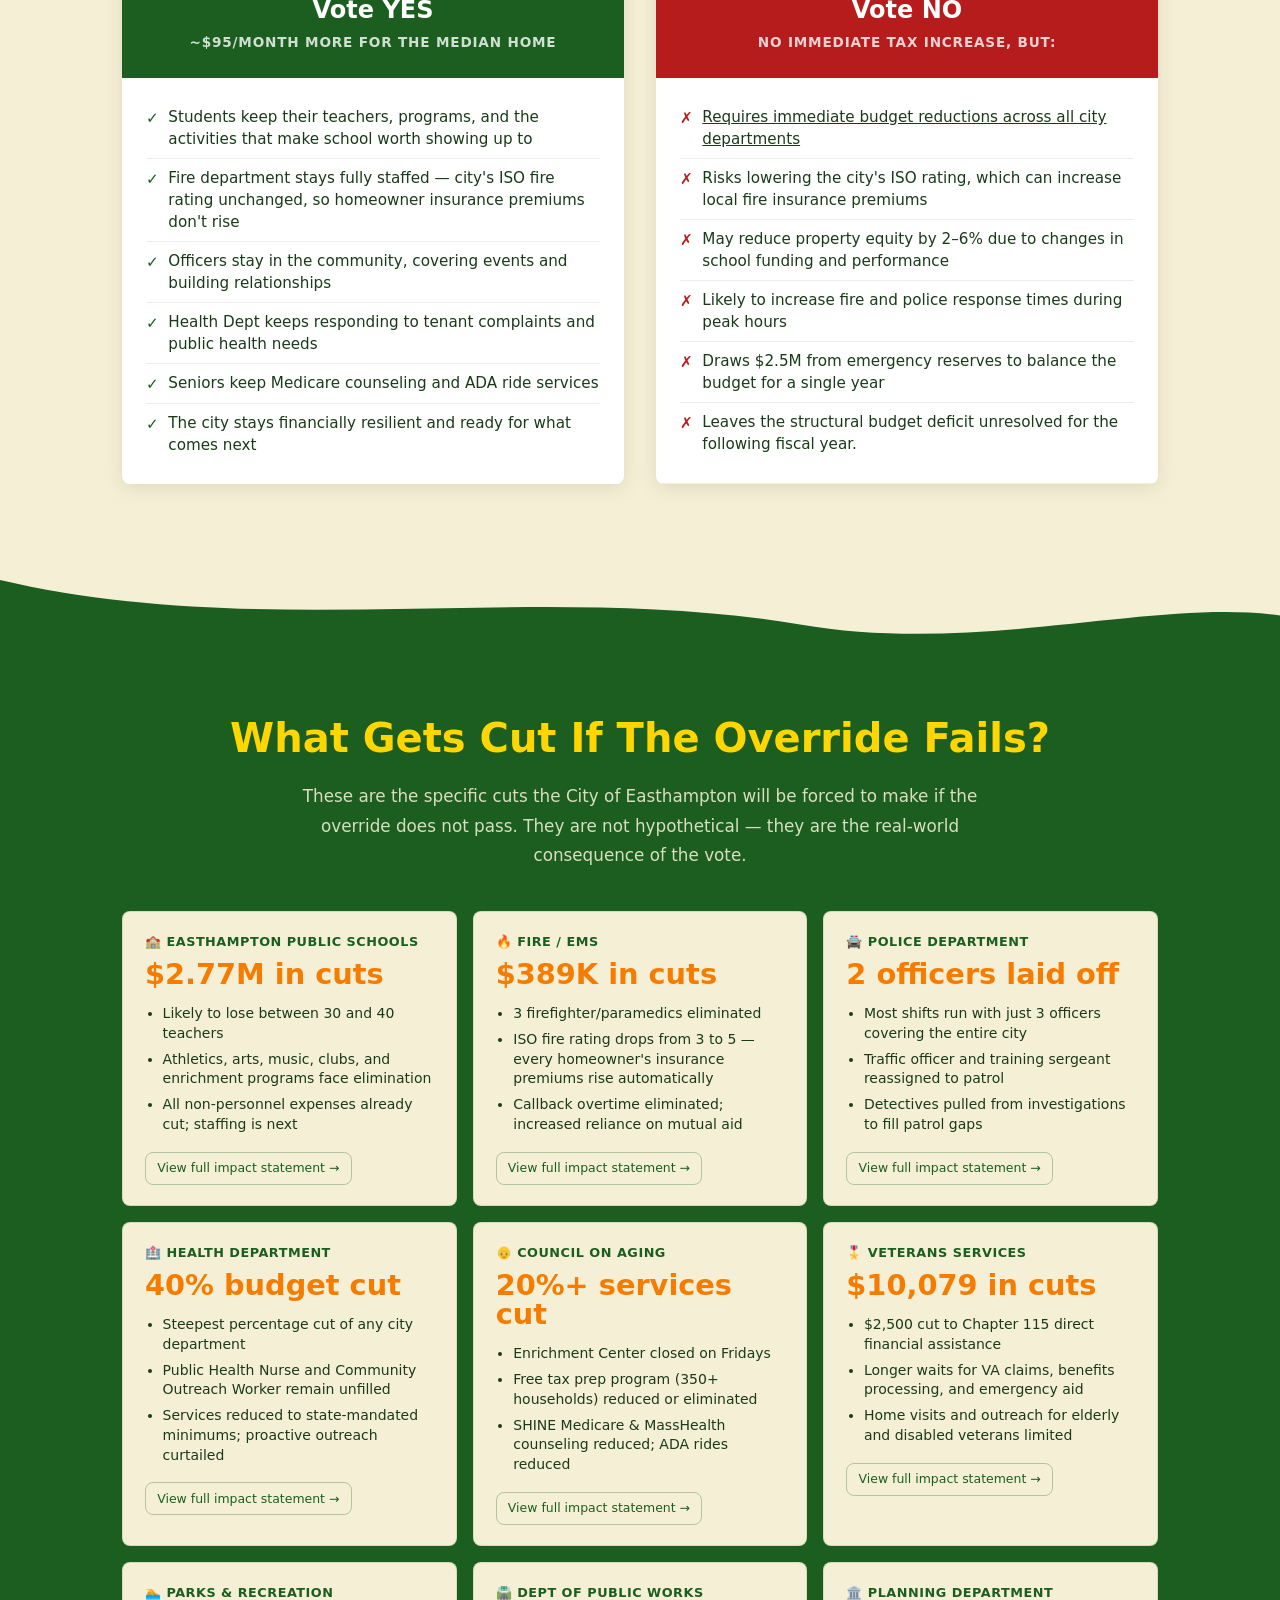
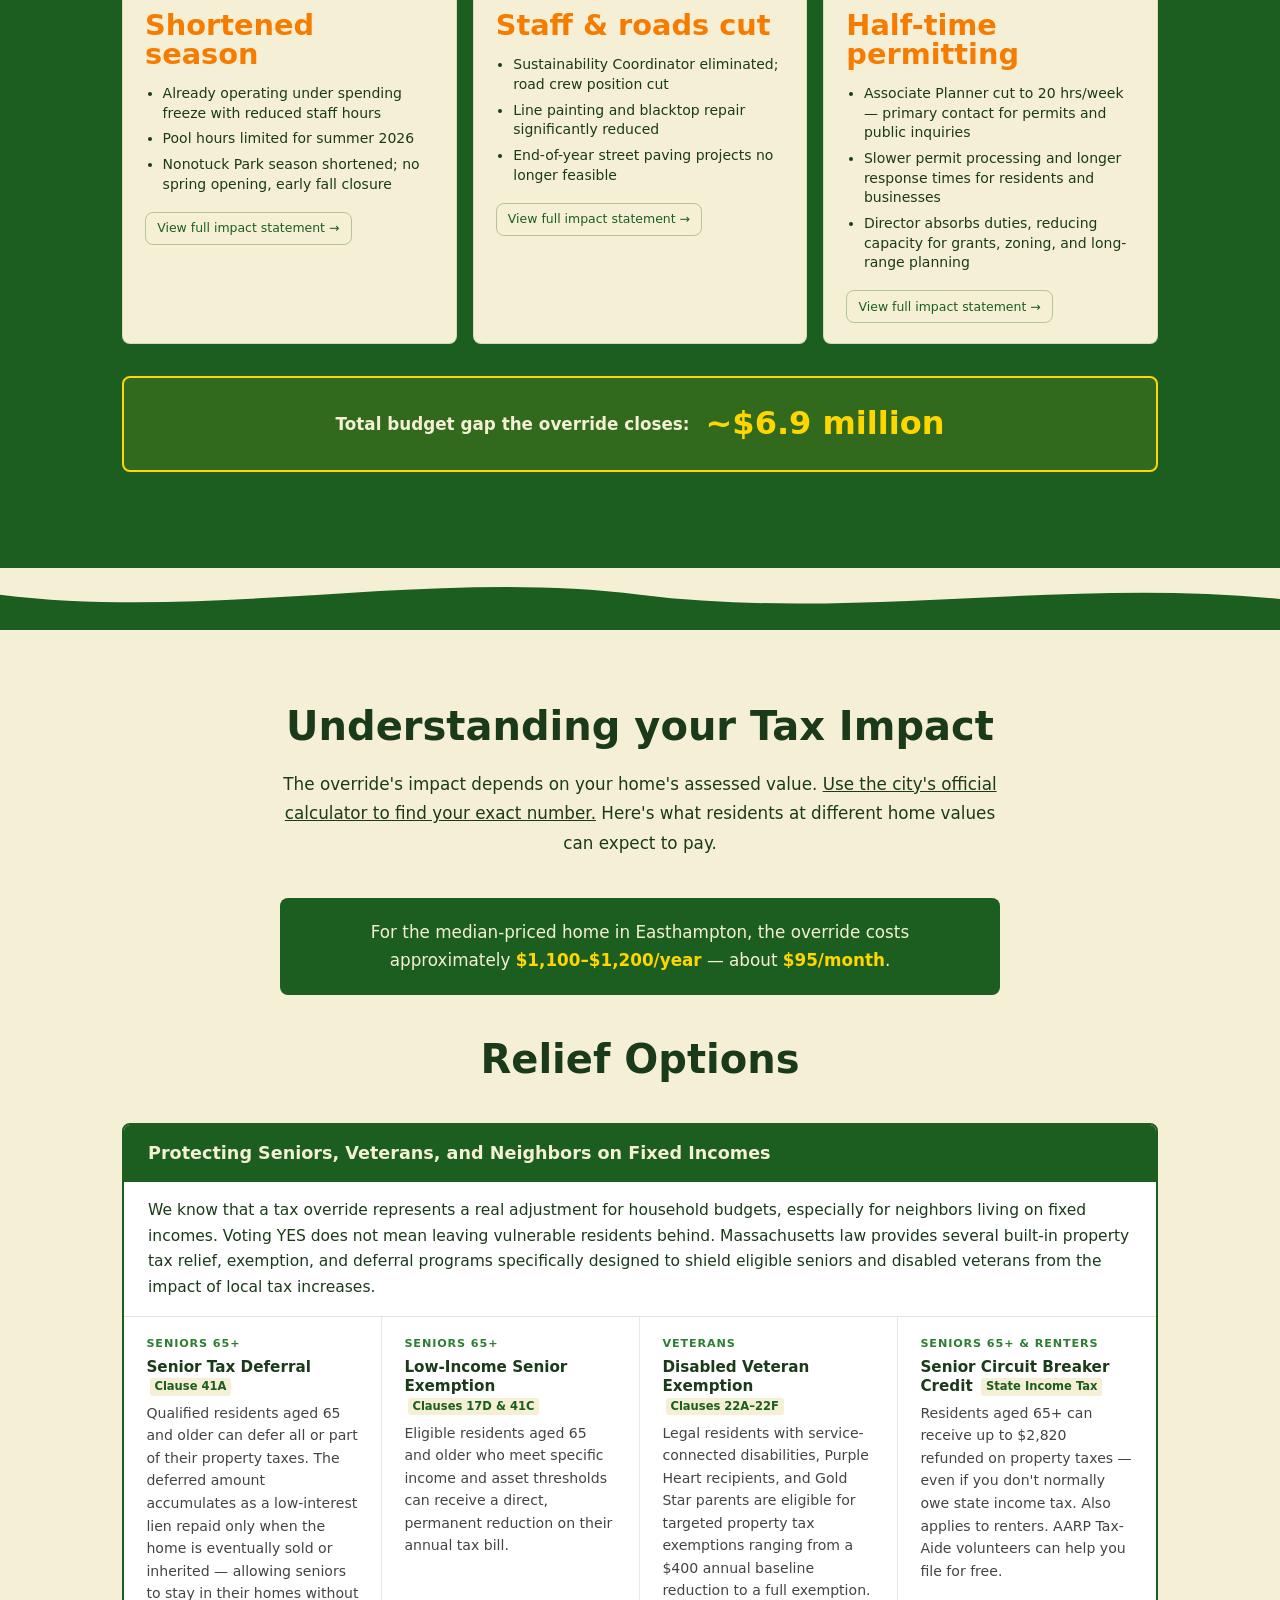
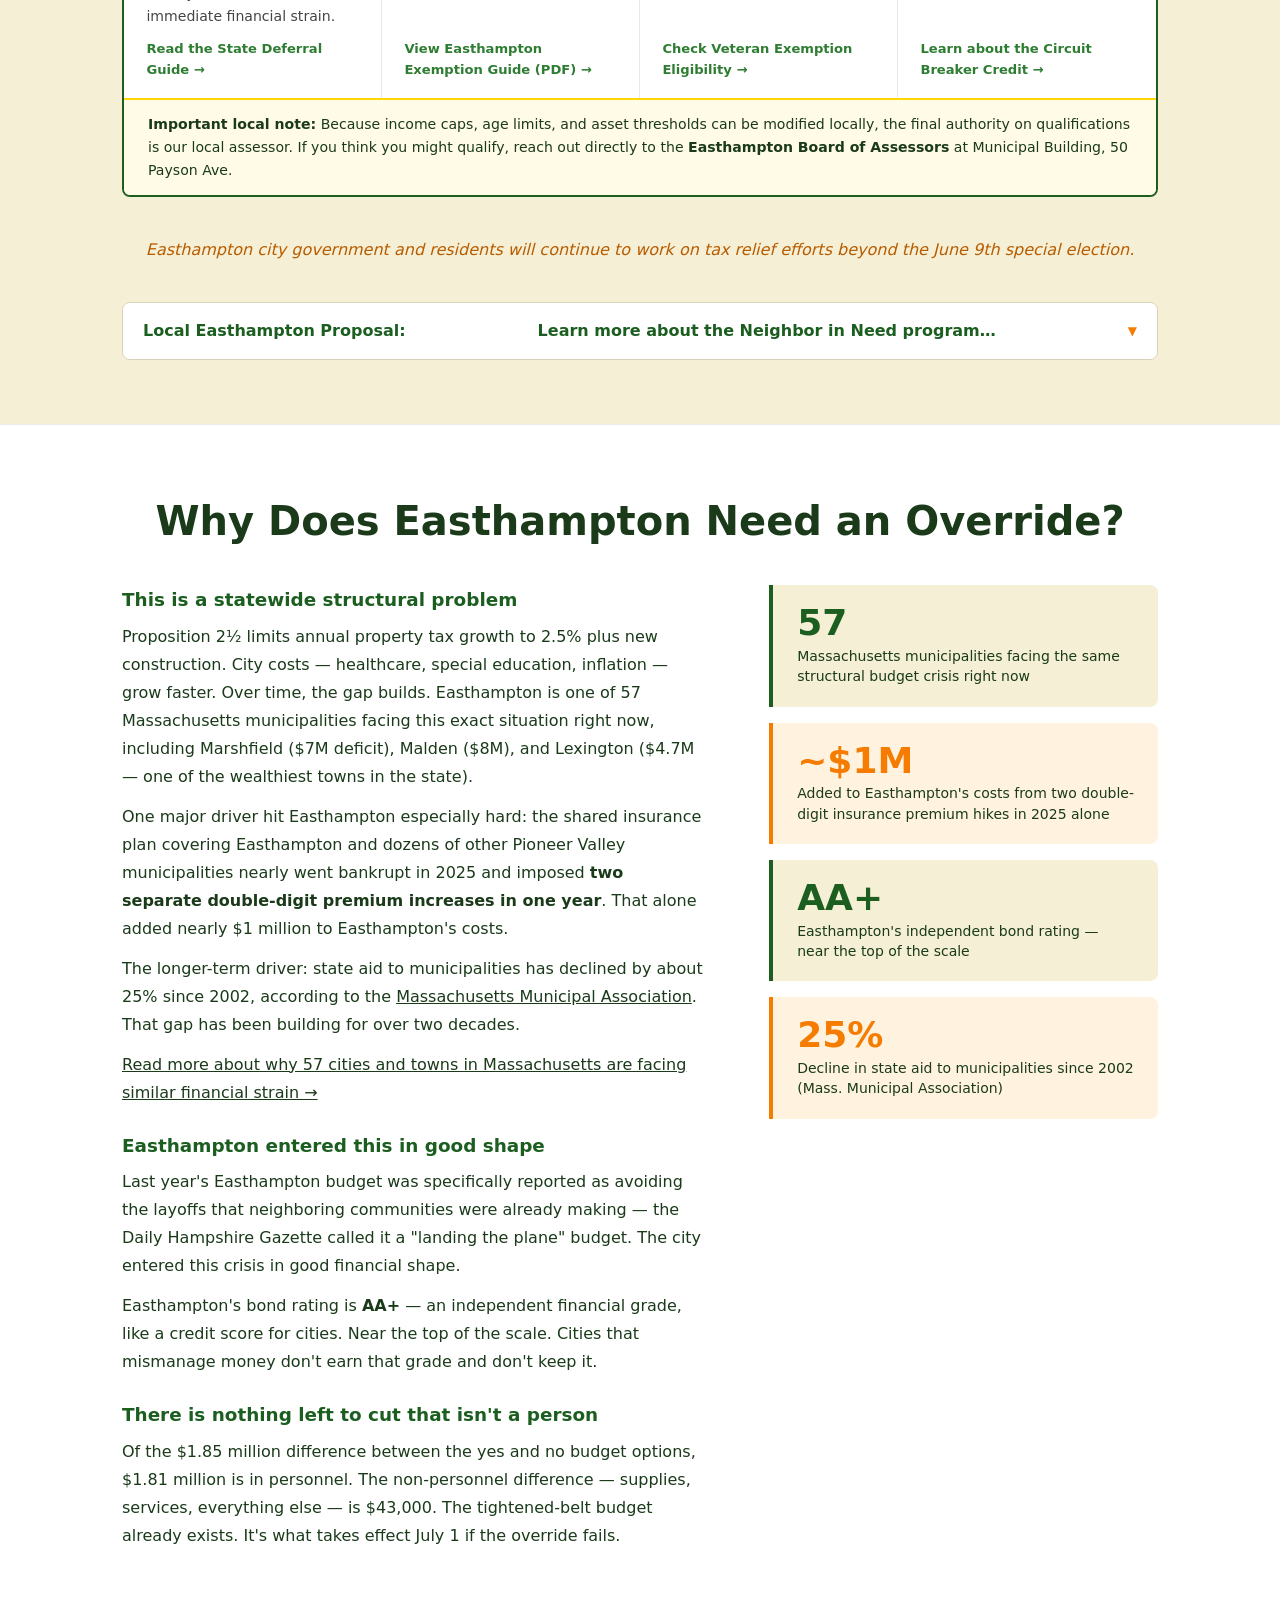
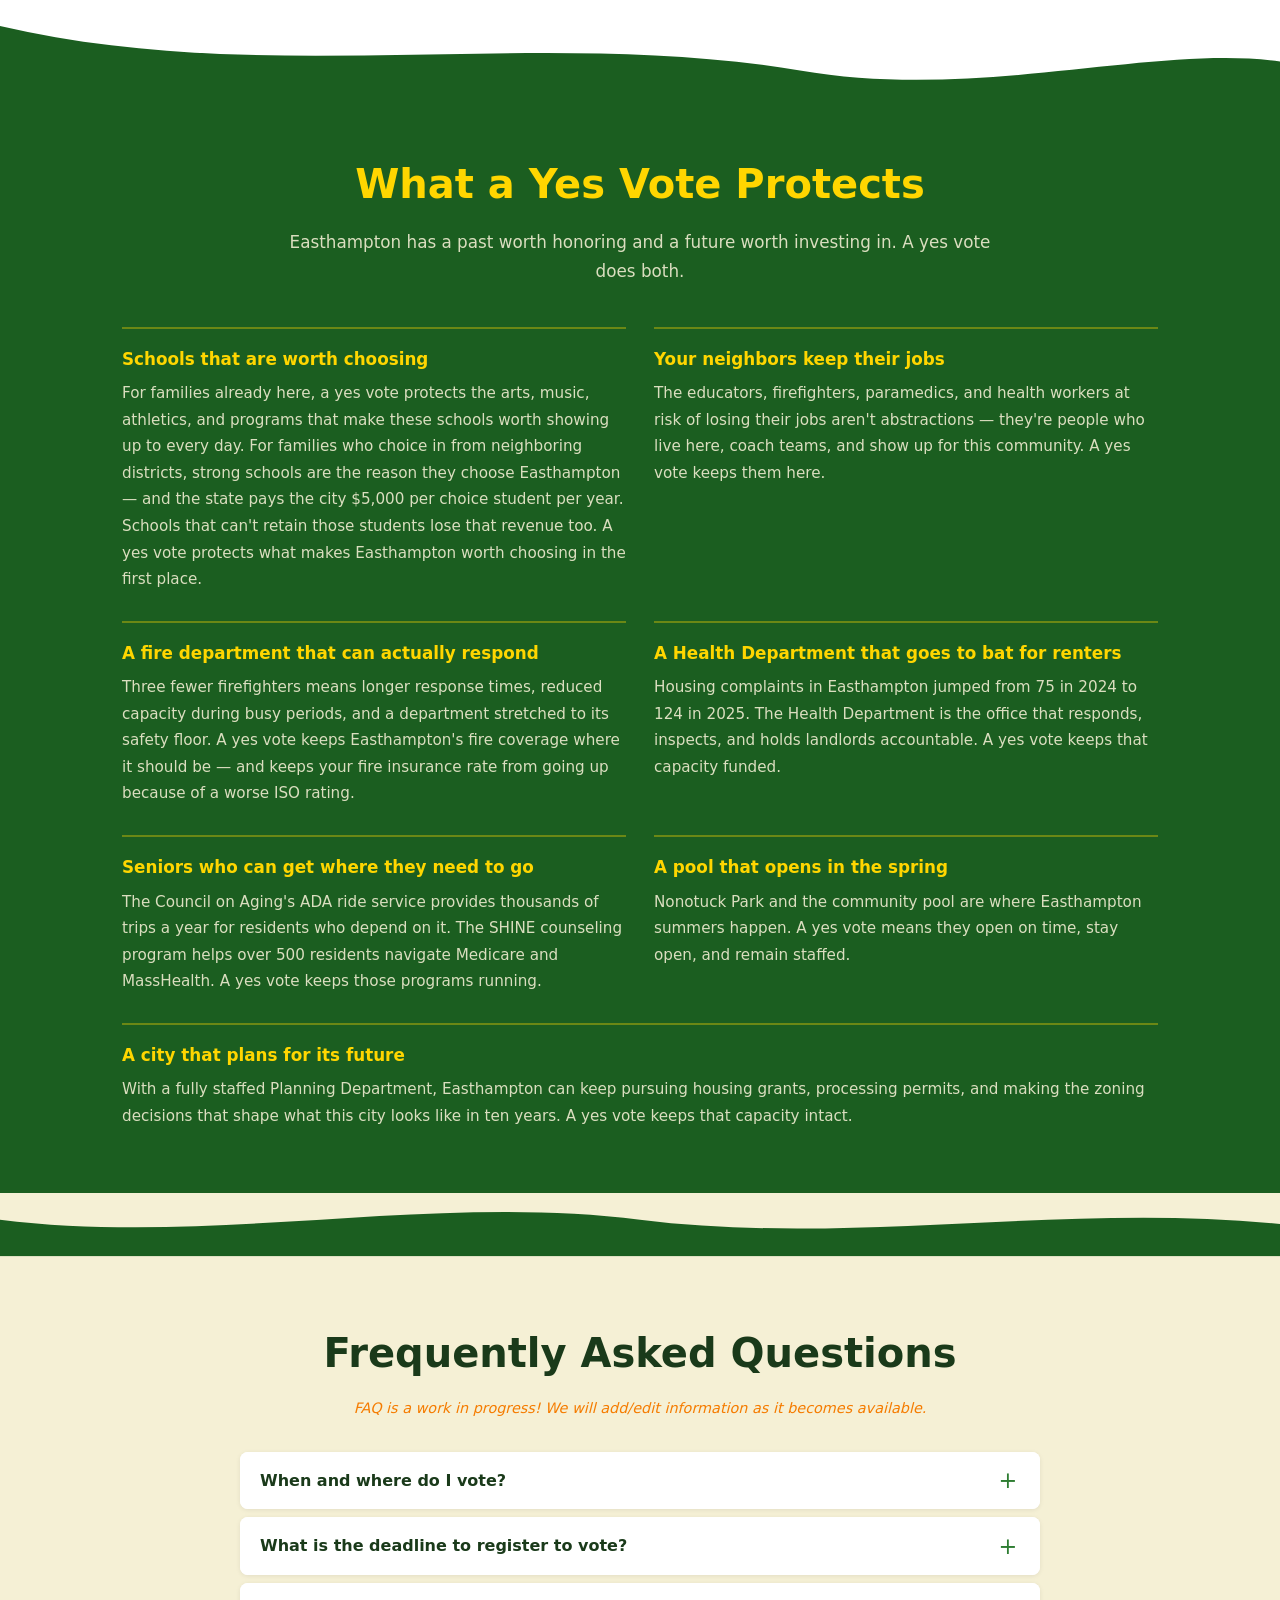
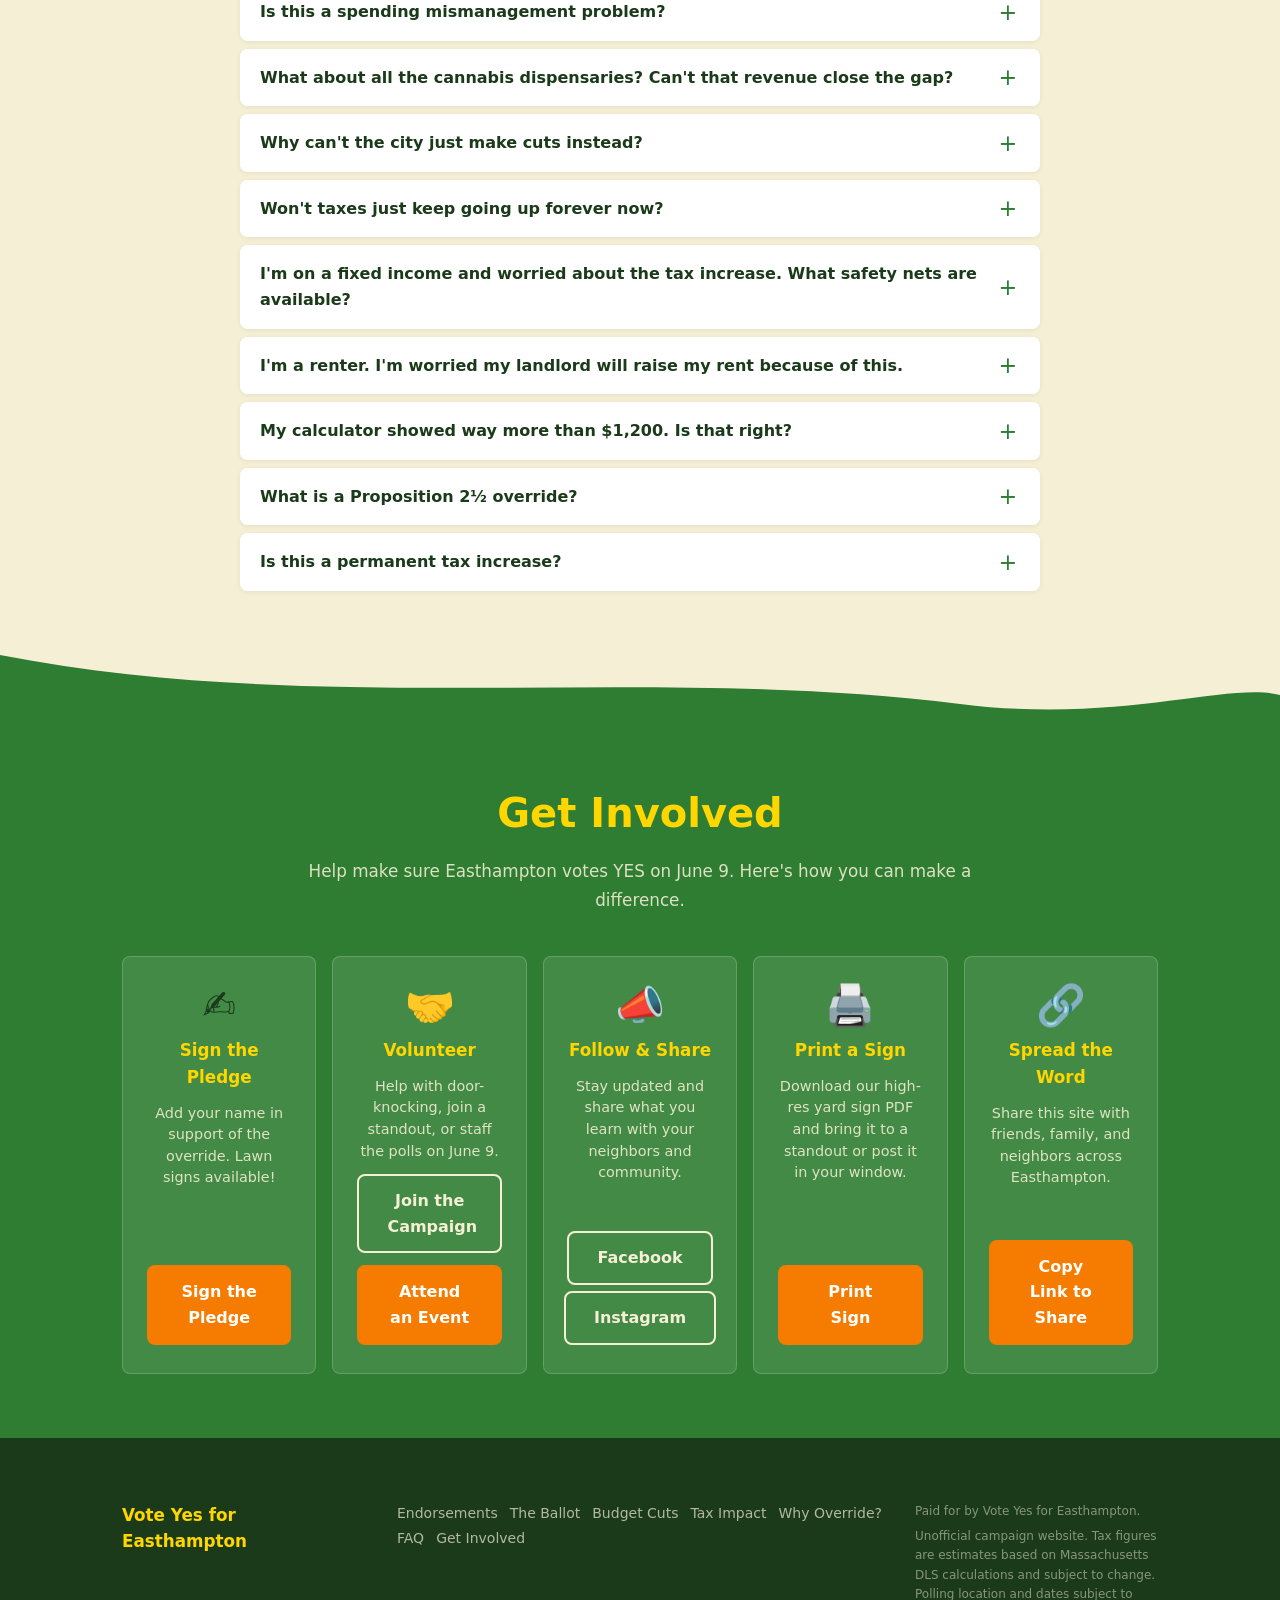
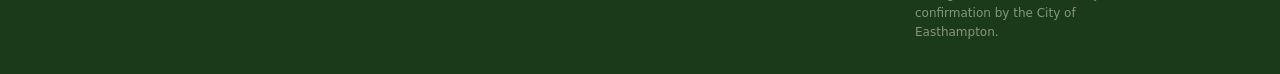
==== commit c0db239f: "mark June 2 deadline as expired, add stand-out CTA below key dates - June 2 absentee deadline card n" ====
--- a/index.html
+++ b/index.html
@@ -193,26 +193,14 @@
             </div>
           </div>
 
-          <div class="date-card">
+          <div class="date-card date-card--expired">
             <div class="date-card__date">June 2</div>
             <div class="date-card__label">Absentee Ballot Request Deadline</div>
             <div class="date-card__note">
-              5:00 PM deadline to request a mail ballot. In-person absentee voting
+              This deadline has passed. In-person absentee voting
               ends at noon on June 8. Apply at
               <a href="https://www.sec.state.ma.us/ele/eleabsentee/absenteeabout.htm" target="_blank" rel="noopener">sec.state.ma.us</a>.
             </div>
-            <details class="cal-dropdown"
-              data-cal-title="Absentee Ballot Request Deadline — Vote Yes for Easthampton"
-              data-cal-date="20260602"
-              data-cal-details="Last day to request a mail-in absentee ballot (5:00 PM deadline). Apply at sec.state.ma.us. In-person absentee voting ends at noon on June 8. More info: yesforeasthampton.org"
-              data-cal-ics="/assets/absentee-june2.ics">
-              <summary>📅 Add to Calendar</summary>
-              <div class="cal-dropdown__options">
-                <a class="cal-dropdown__option cal-dropdown__option--google" target="_blank" rel="noopener">Google Calendar</a>
-                <a class="cal-dropdown__option cal-dropdown__option--outlook" target="_blank" rel="noopener">Outlook.com</a>
-                <a class="cal-dropdown__option cal-dropdown__option--ics">Apple / Other (.ics)</a>
-              </div>
-            </details>
           </div>
 
           <div class="date-card date-card--primary">
@@ -238,6 +226,9 @@
             </details>
           </div>
 
+        </div>
+        <div style="text-align:center;margin-top:2rem;">
+          <a href="https://docs.google.com/forms/d/e/1FAIpQLSd-nhUwv_2e8mDwGCbJ5253cukC6vDGDUM6fD2hiOr9h7PUWg/viewform?usp=header" target="_blank" rel="noopener" class="btn btn--amber">Sign Up to Stand Out on June 9 →</a>
         </div>
       </div>
     </section>
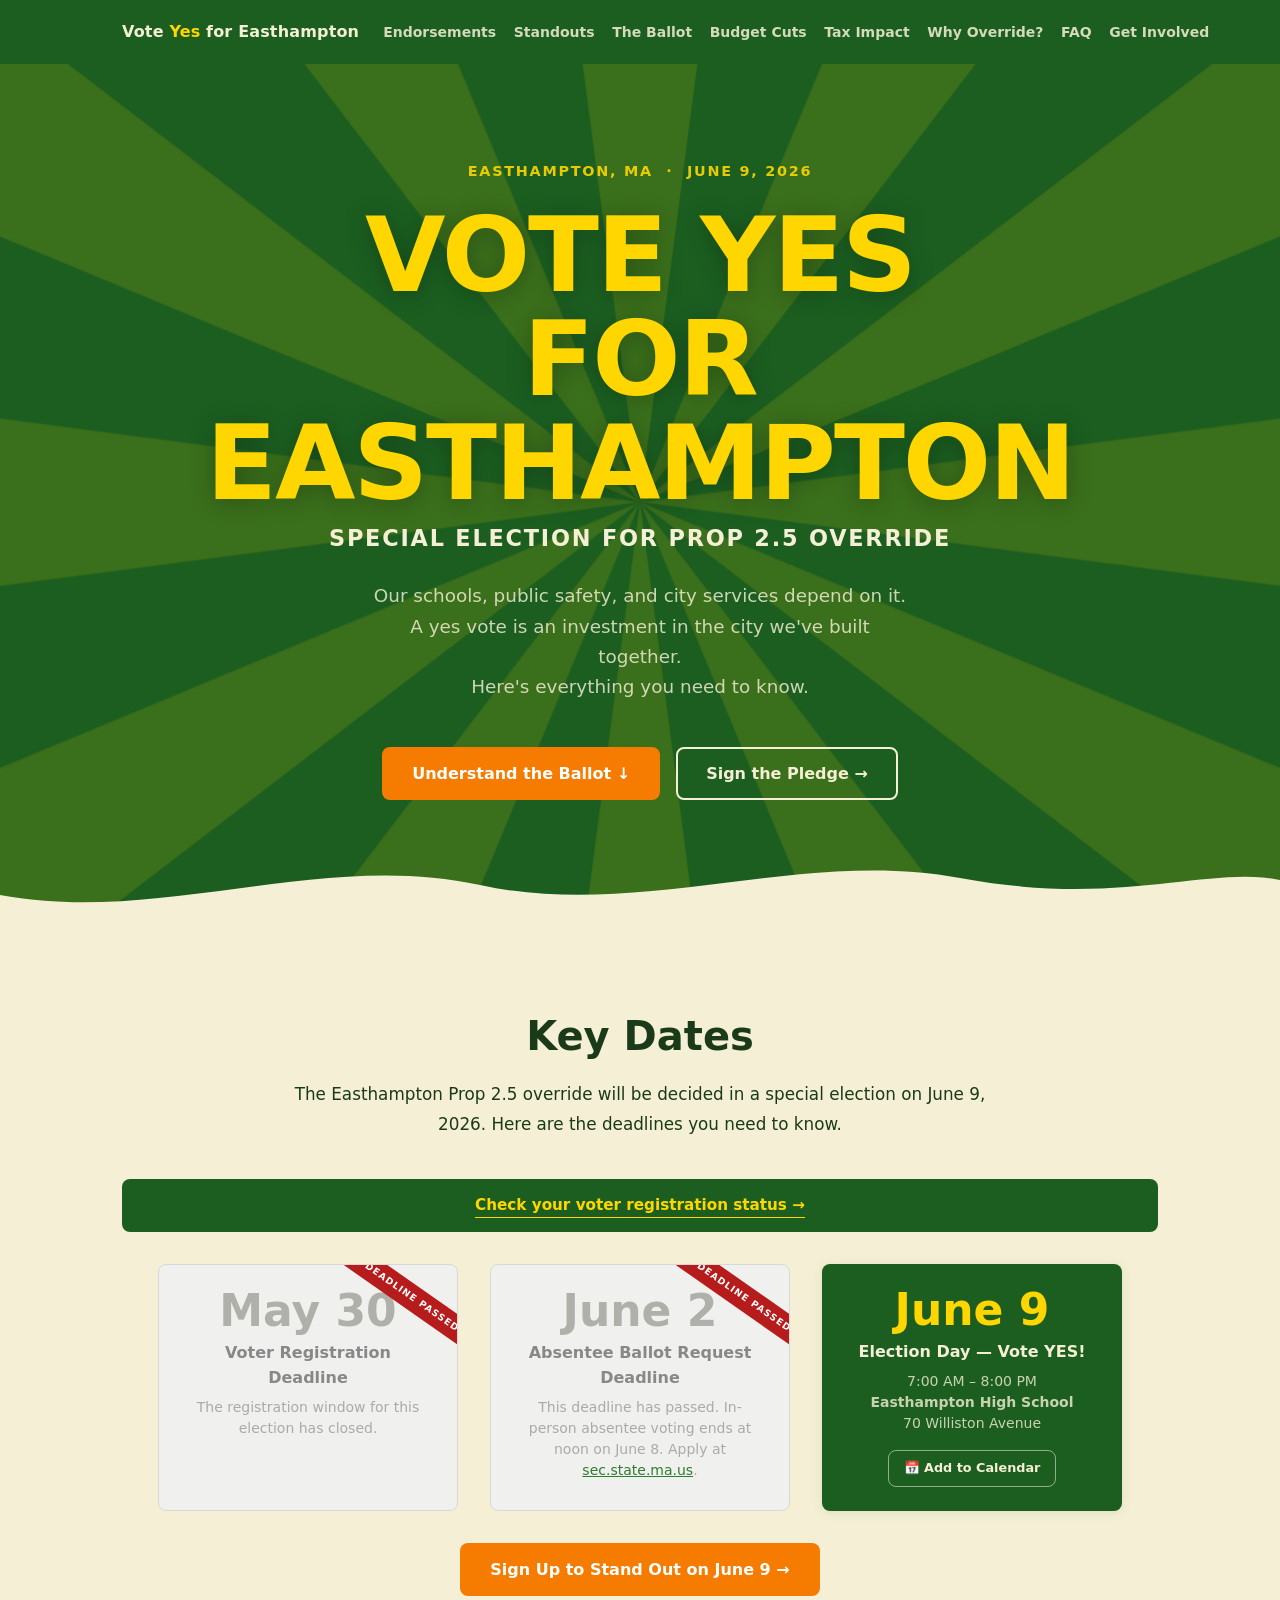
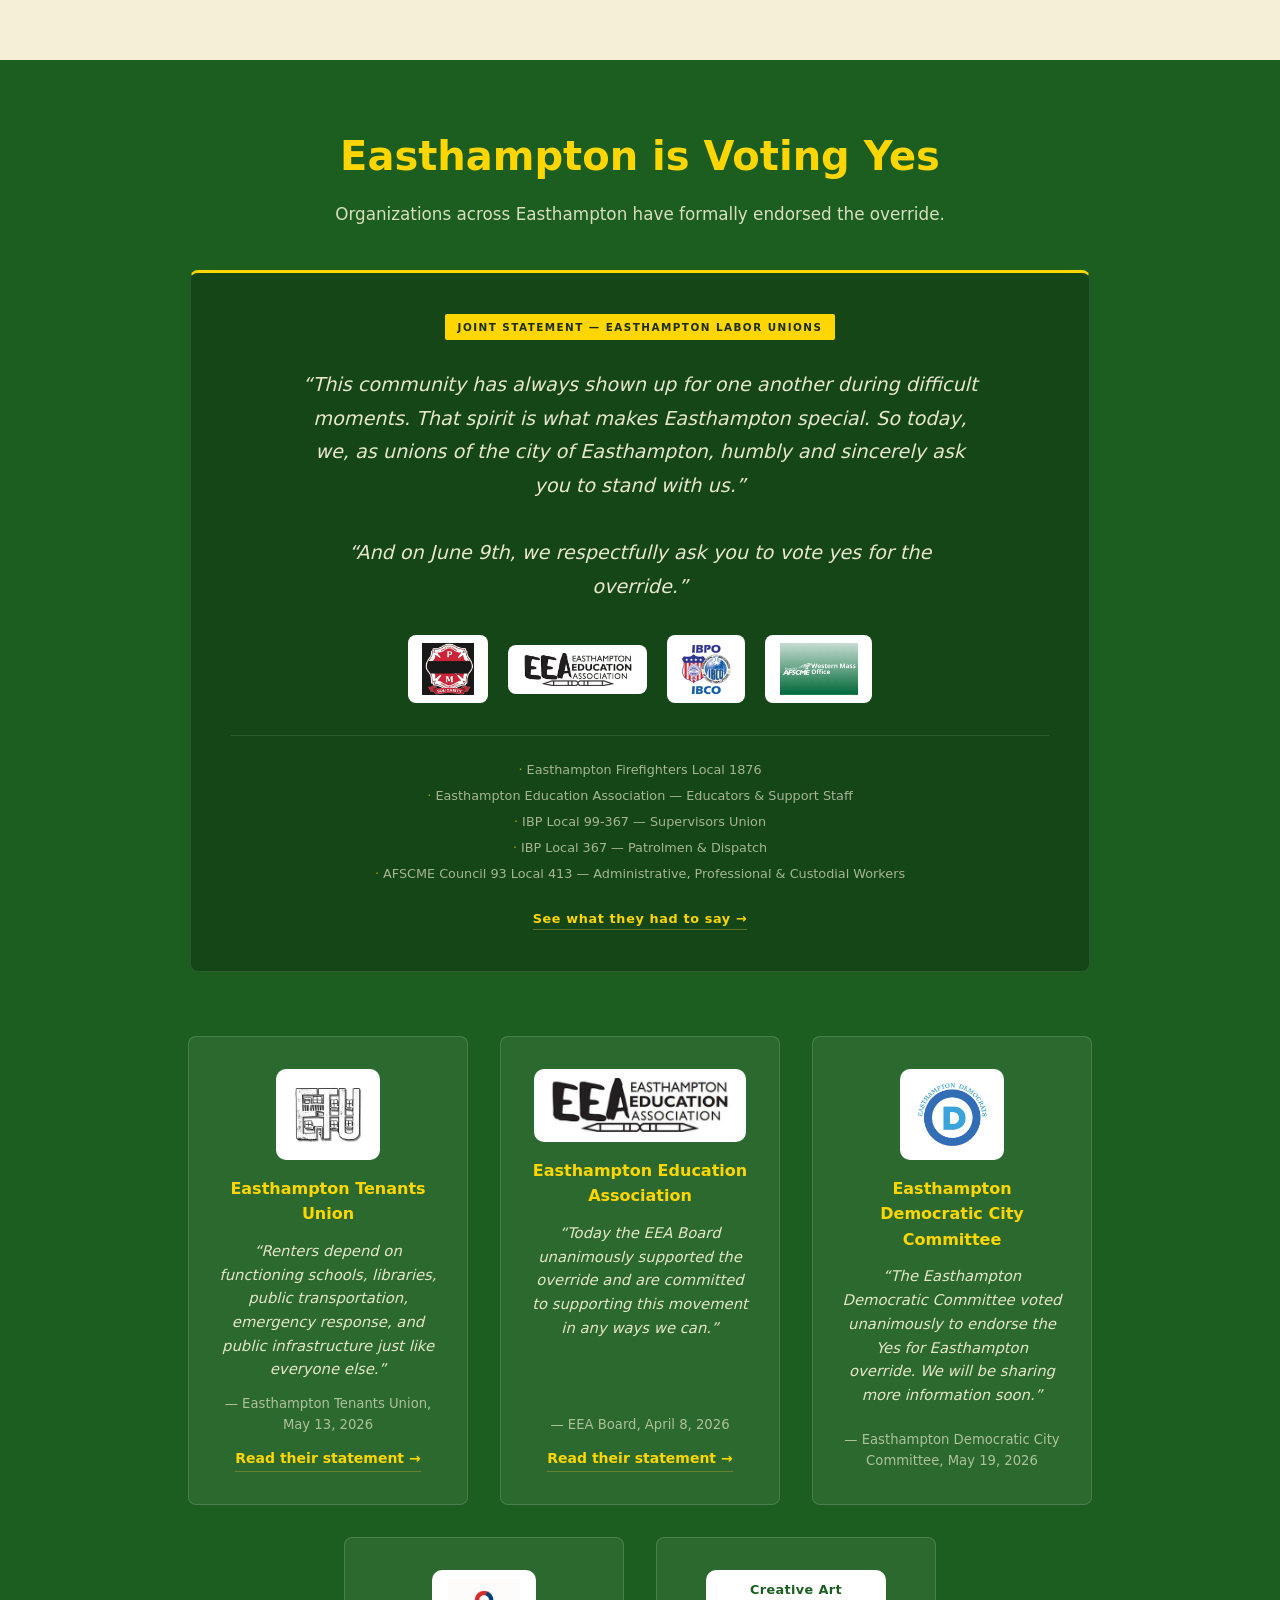
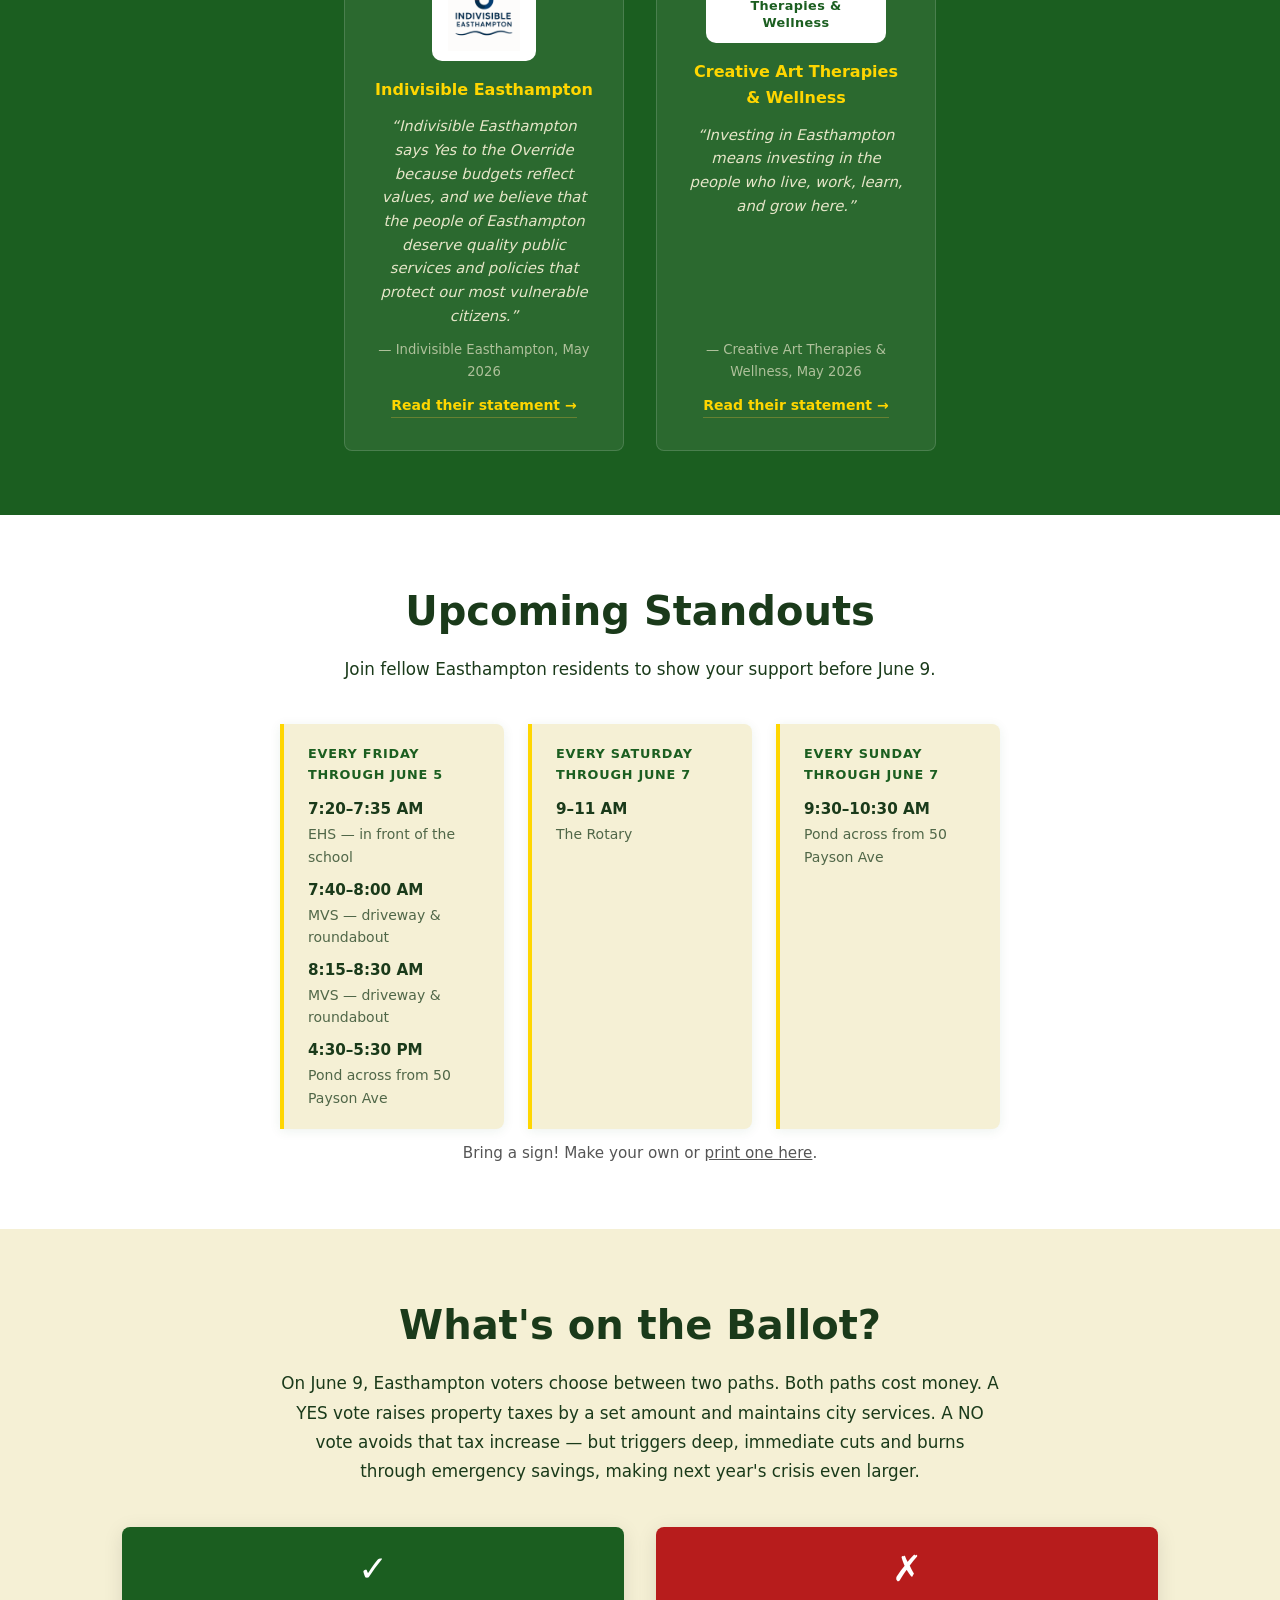
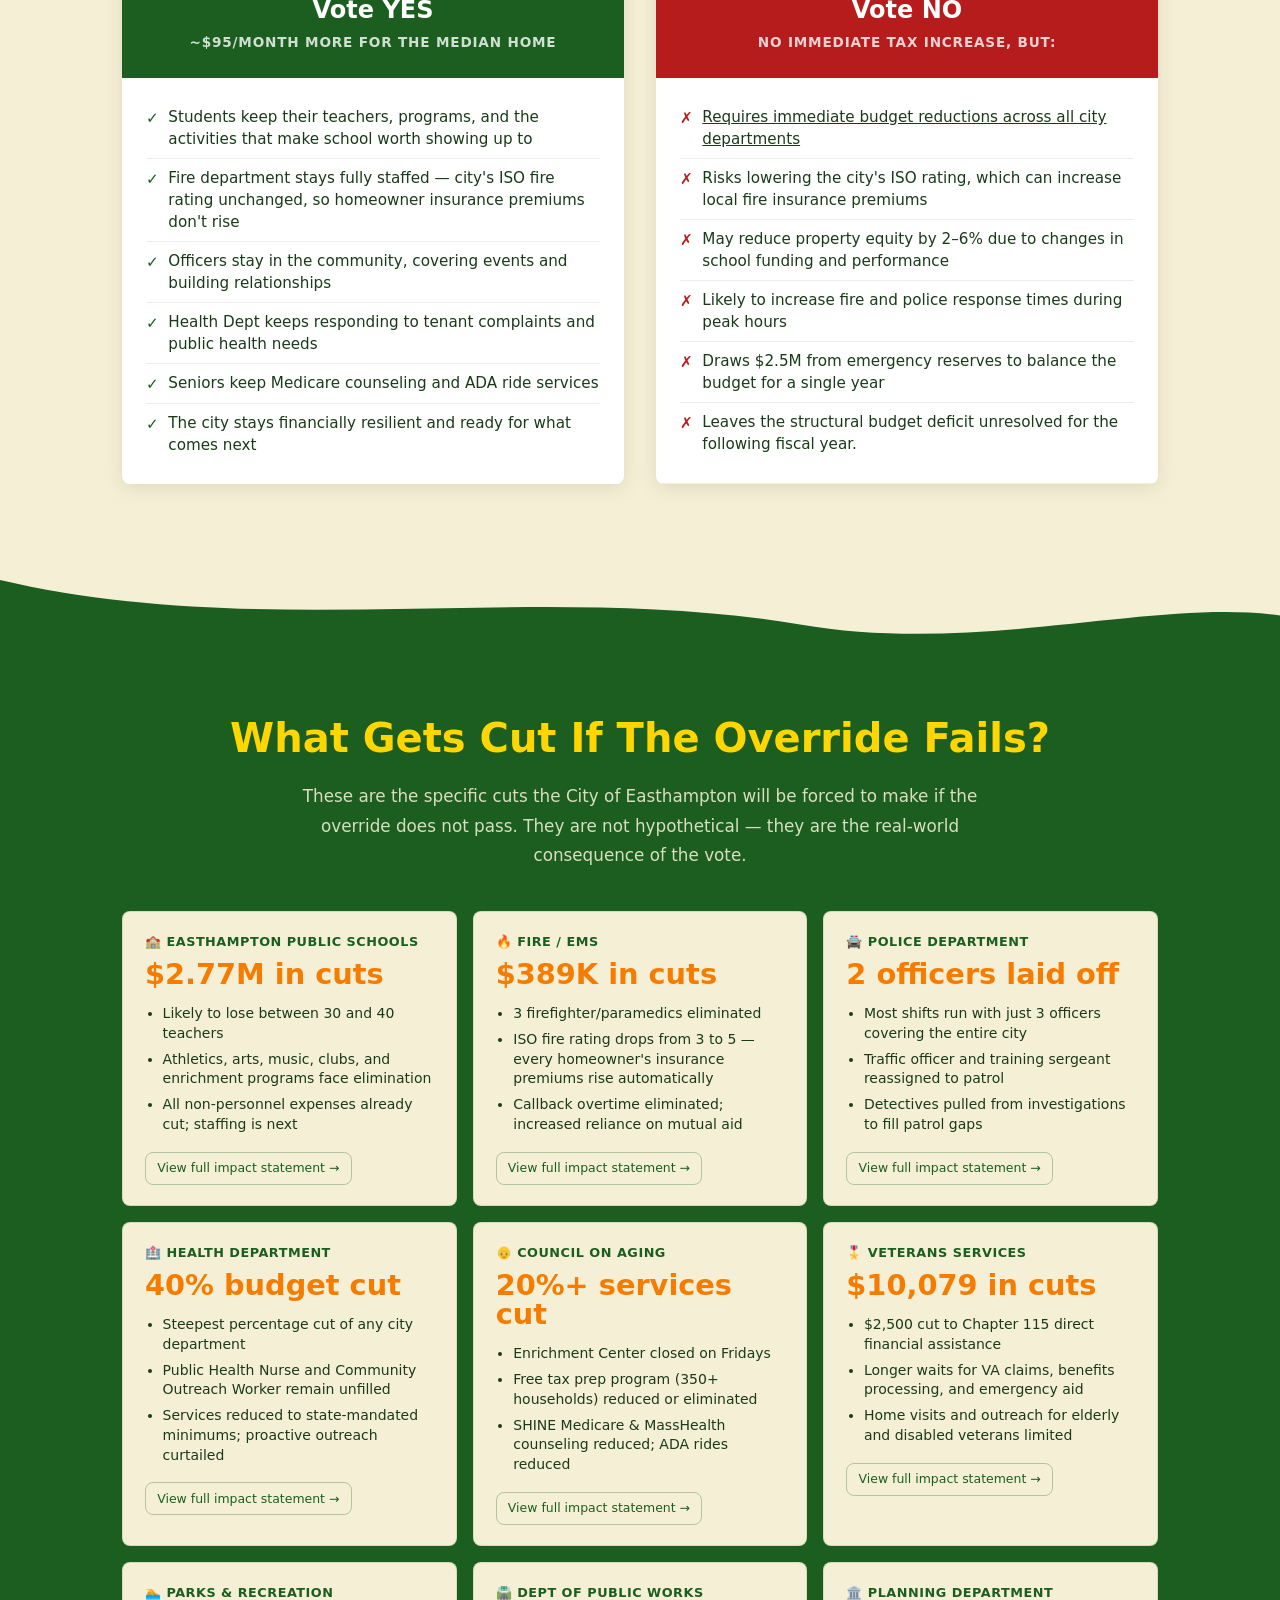
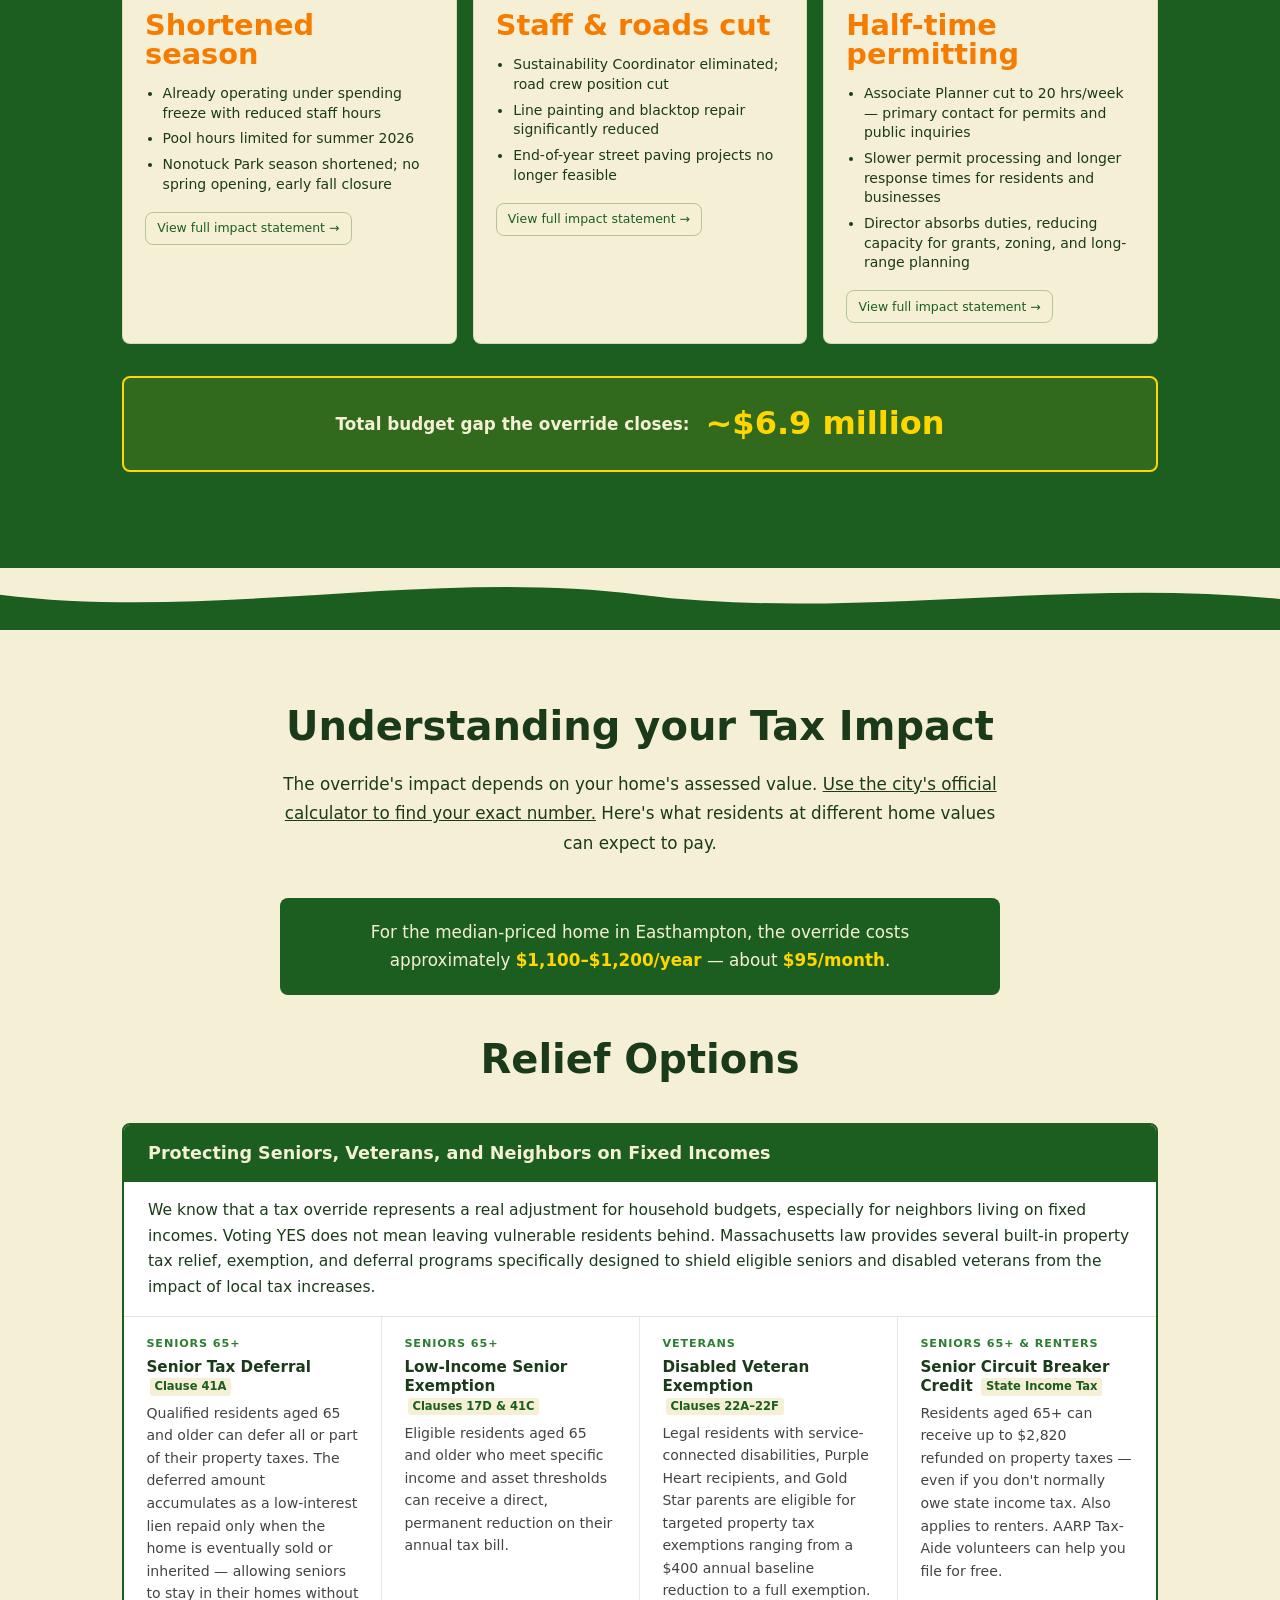
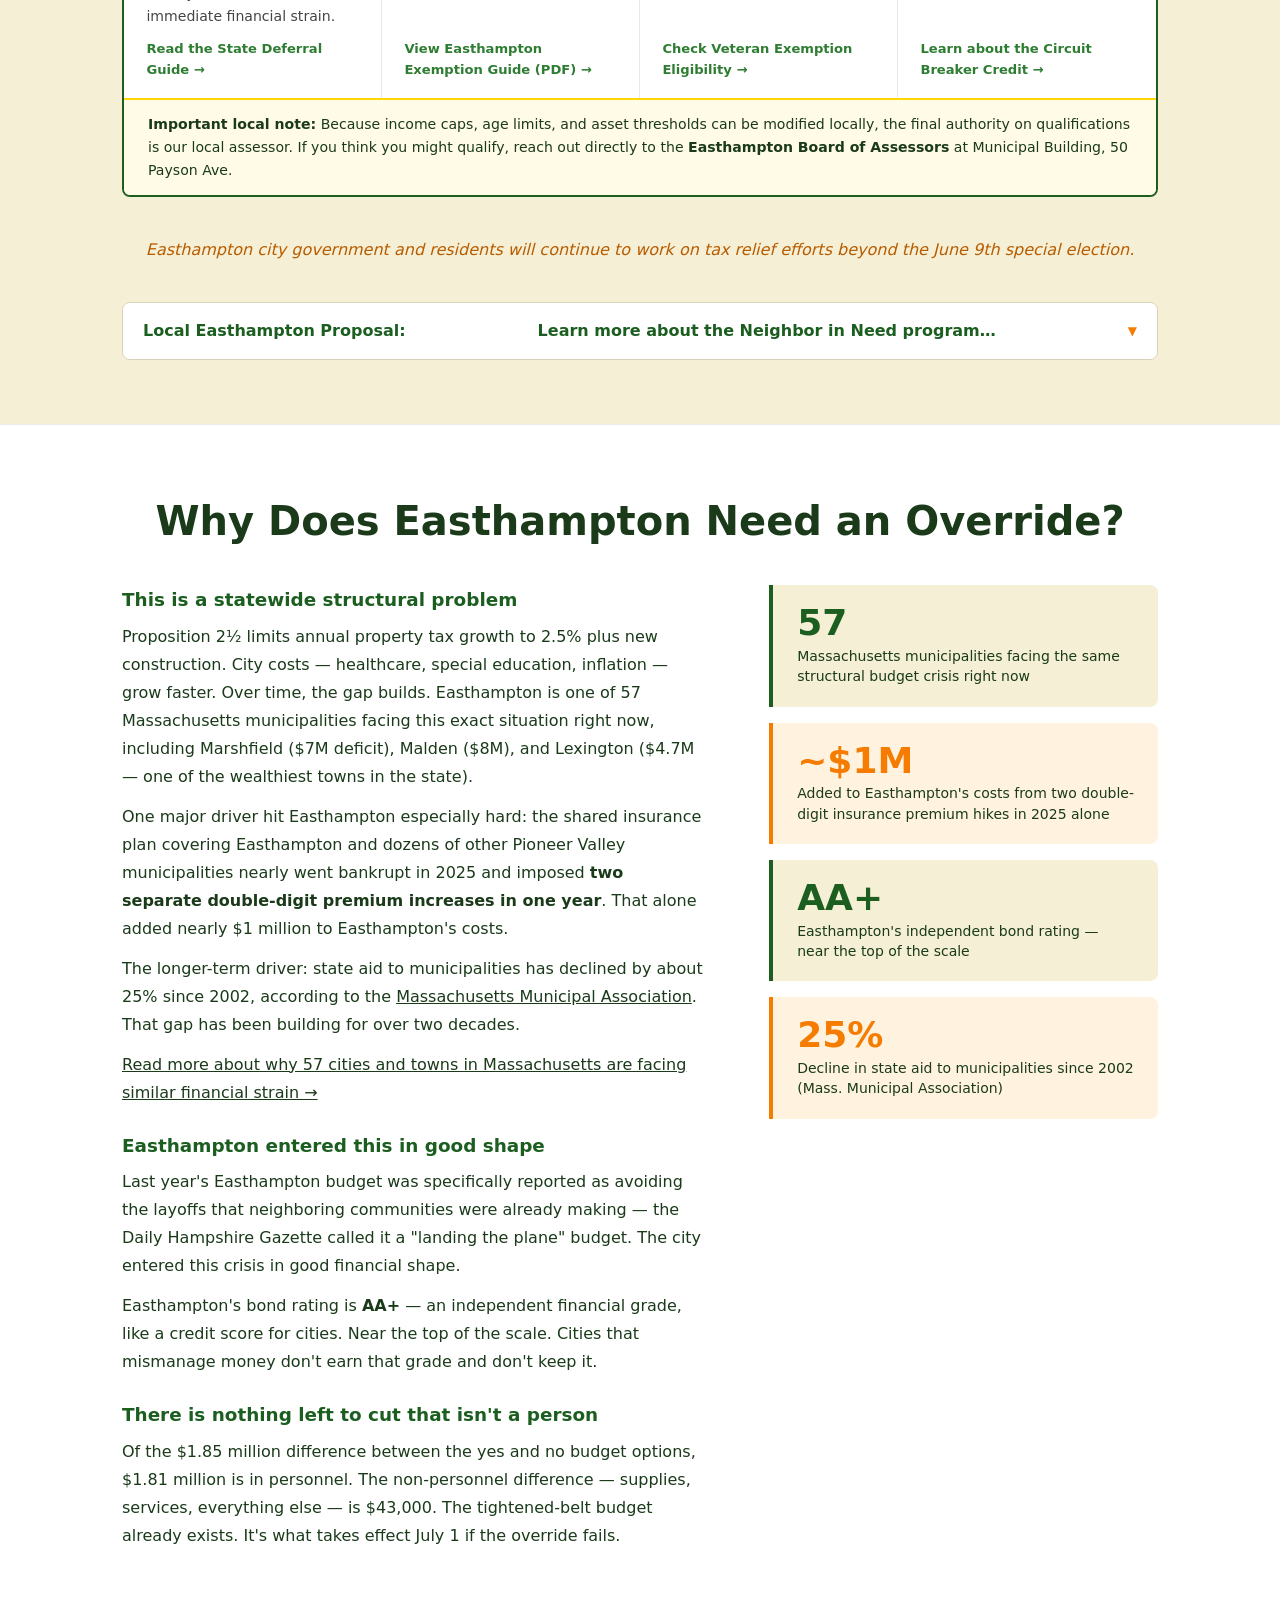
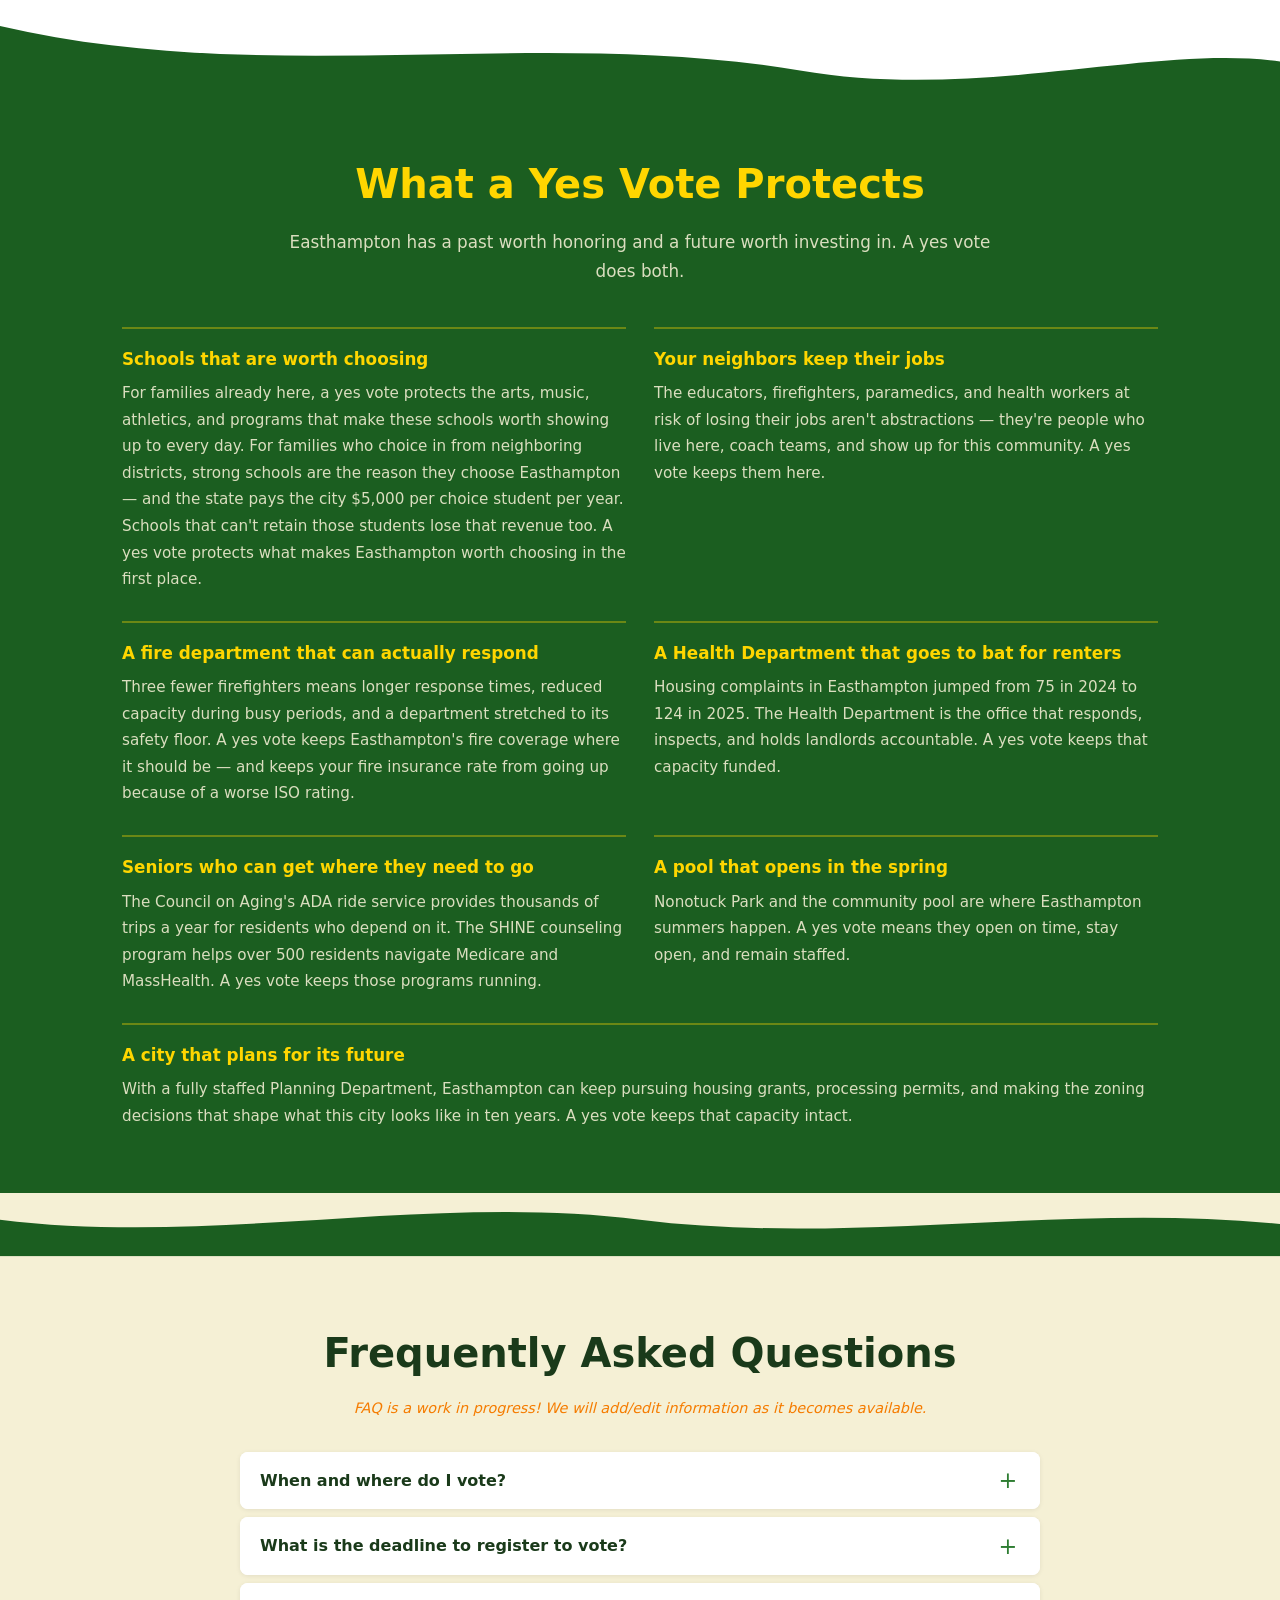
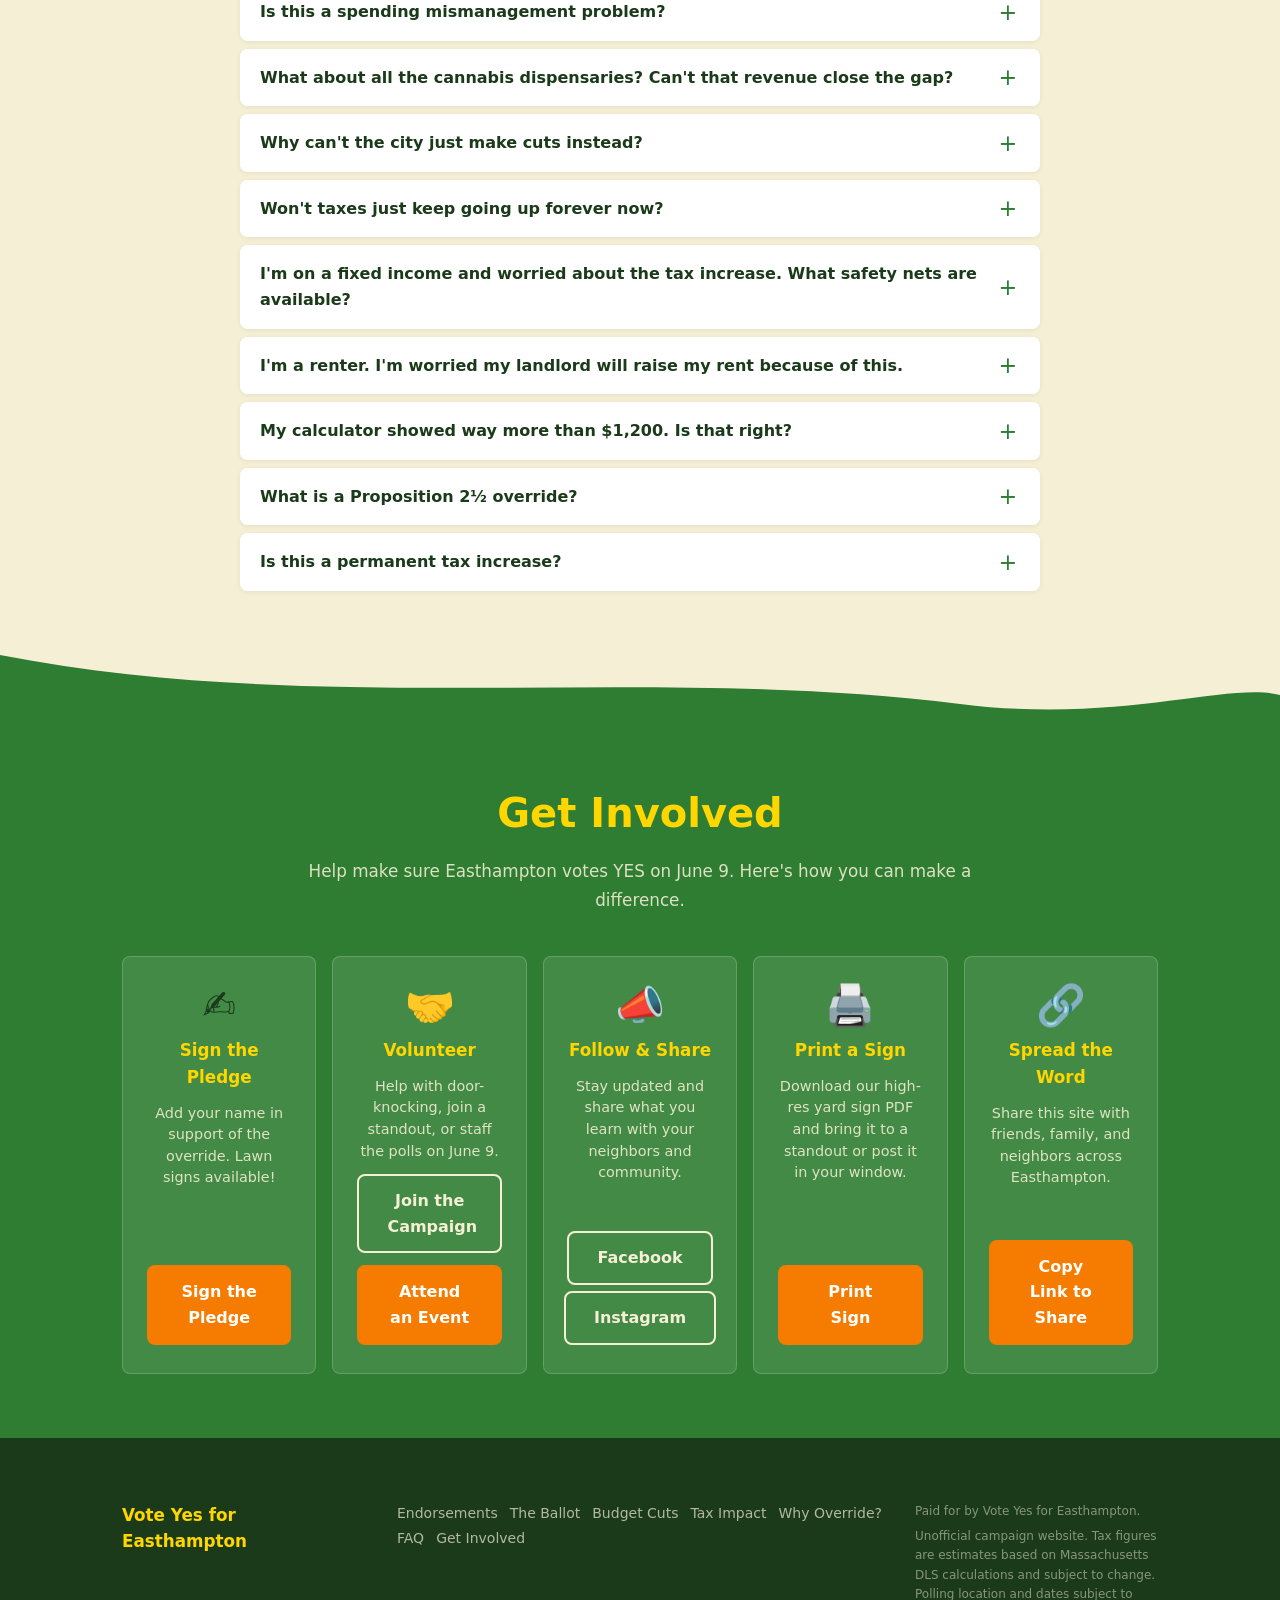
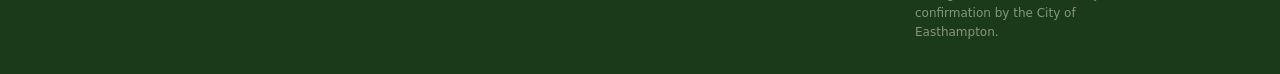
==== commit 8739afa5: "update labor coalition link to WWLP coverage Co-Authored-By: Claude Sonnet 4.6 <noreply@anthropic.co" ====
--- a/index.html
+++ b/index.html
@@ -268,7 +268,7 @@
             <li>IBP Local 367 — Patrolmen &amp; Dispatch</li>
             <li>AFSCME Council 93 Local 413 — Administrative, Professional &amp; Custodial Workers</li>
           </ul>
-          <a href="https://sites.google.com/d/1EYHsptrGfJ3i756dV_AaQp0sqZNM5ljq/p/1VbQSPSTvSzgXr85QimP9f2TbQ4Eee-Sf/edit" class="labor-coalition__statement-link" target="_blank" rel="noopener">Read the full statement &rarr;</a>
+          <a href="https://www.wwlp.com/news/local-news/hampshire-county/easthampton-municipal-unions-urge-support-for-override-warn-of-service-cuts/" class="labor-coalition__statement-link" target="_blank" rel="noopener">See what they had to say &rarr;</a>
         </div>
 
         <div class="endorsement-grid">
